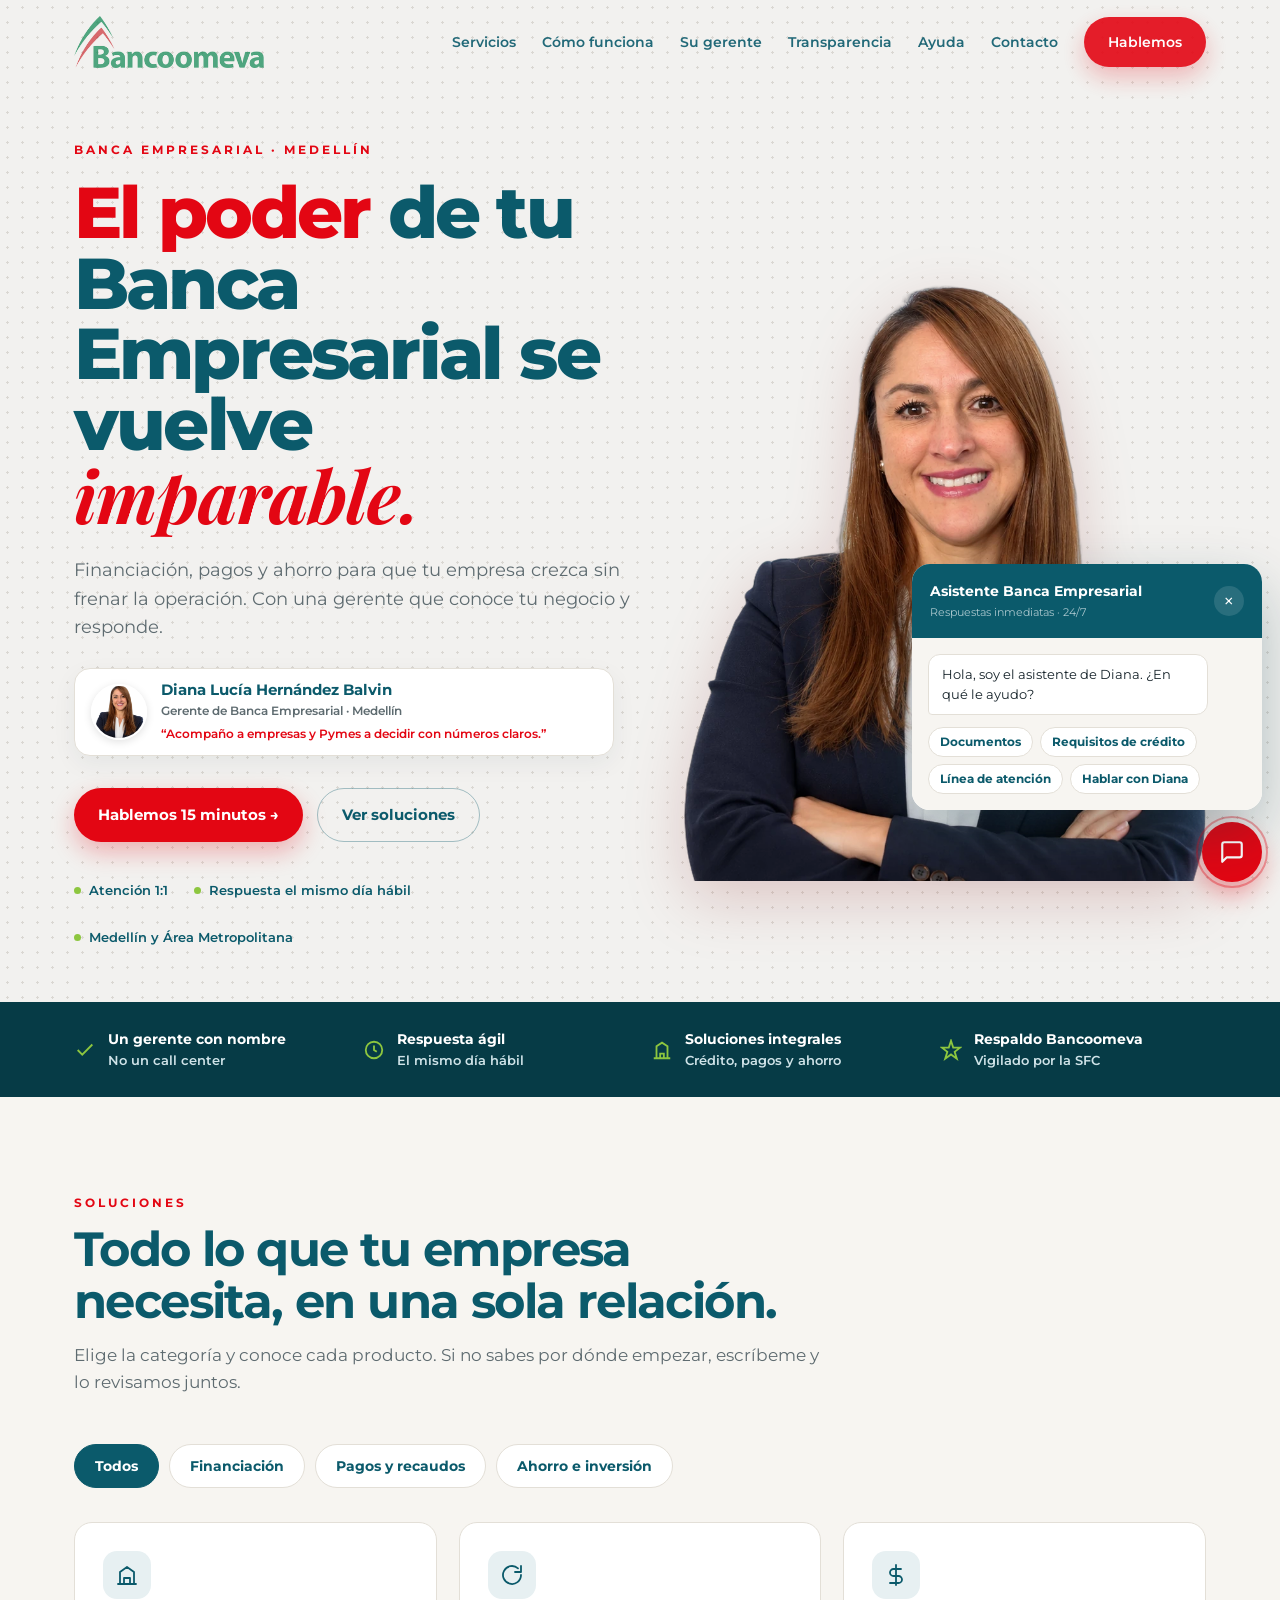
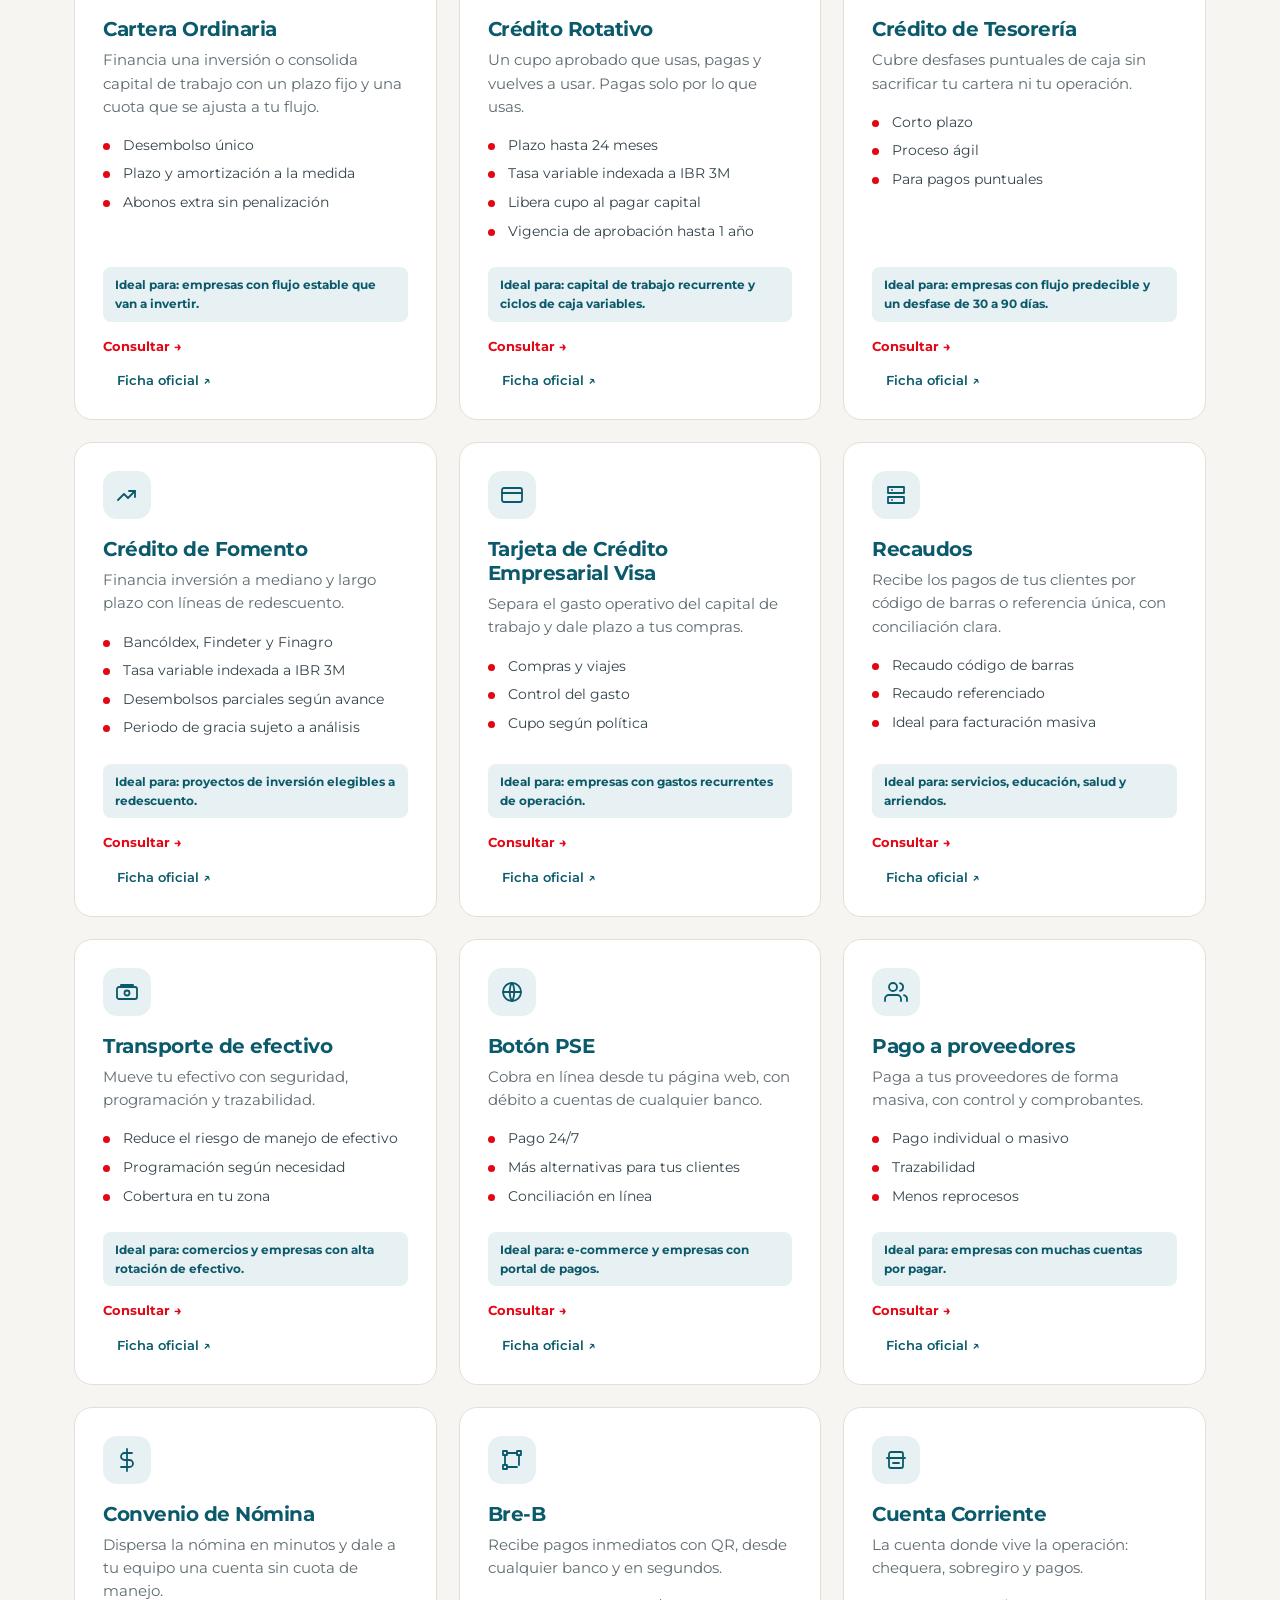
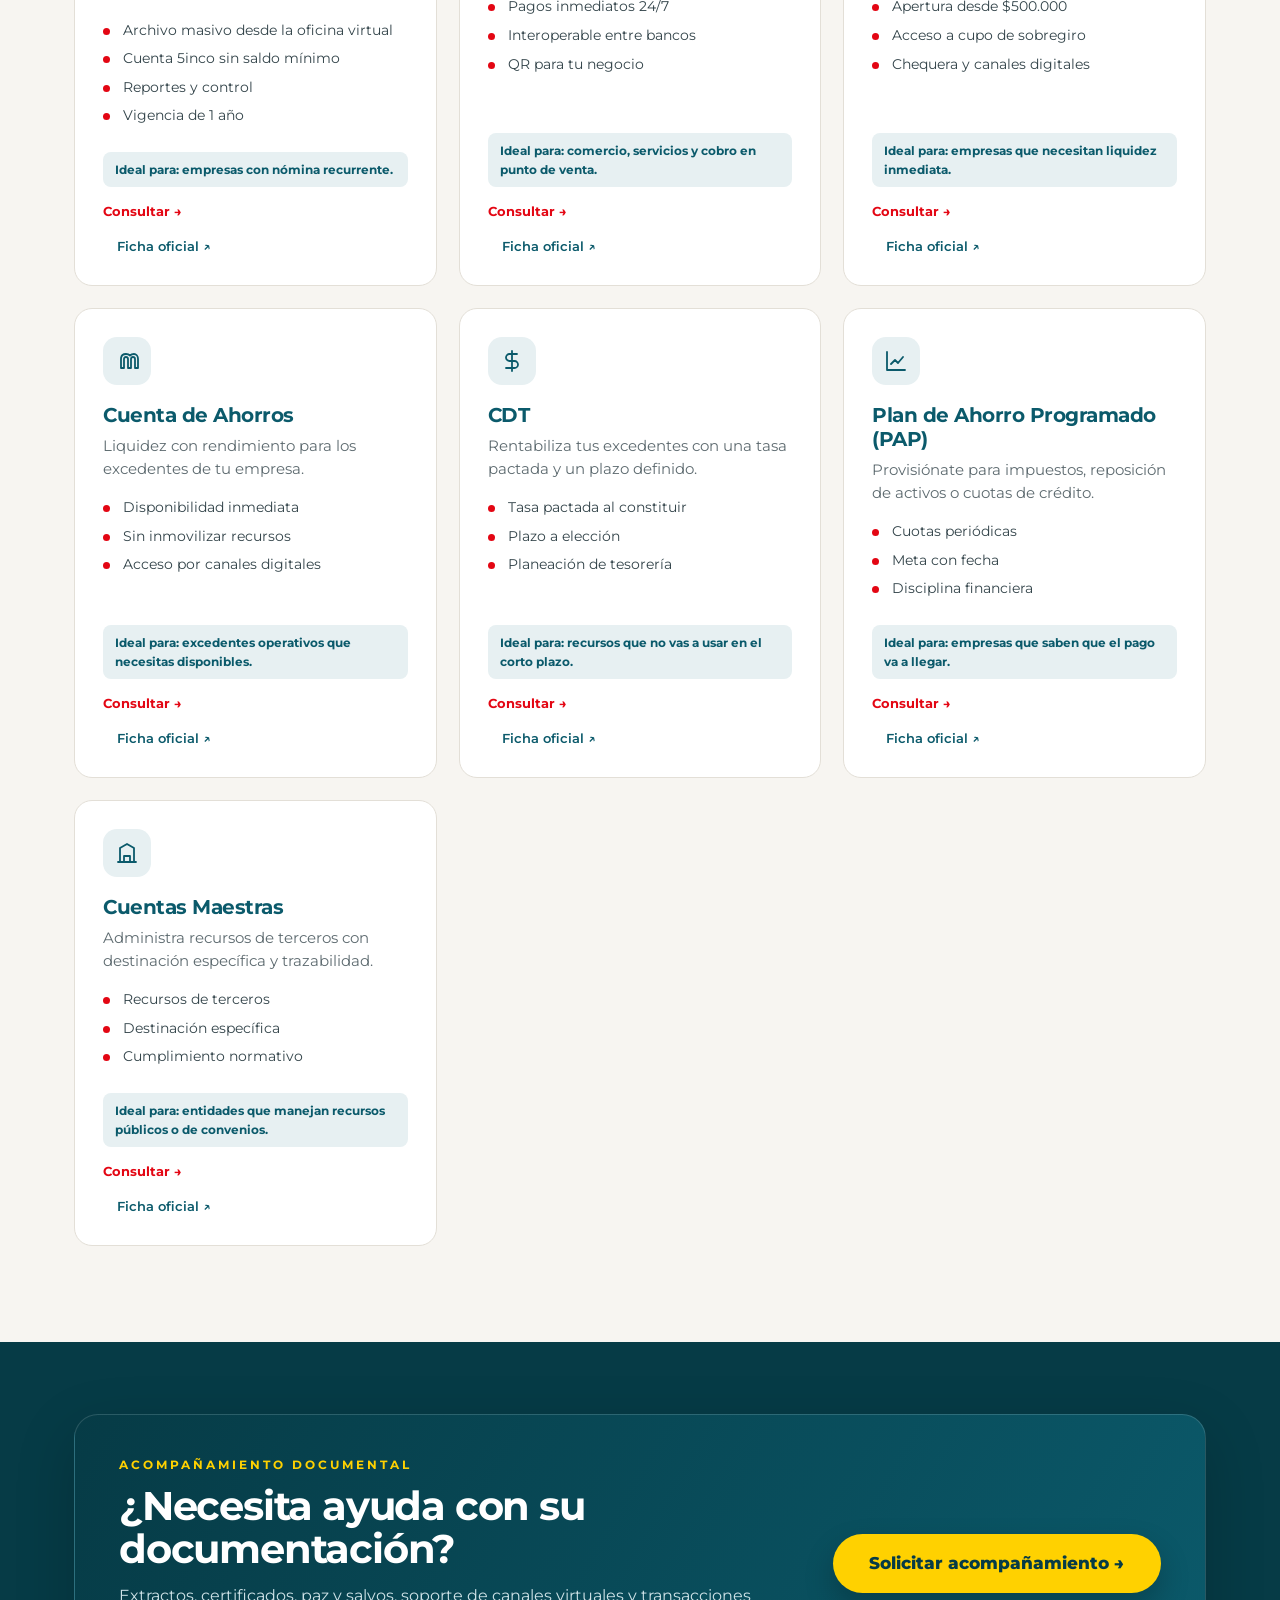
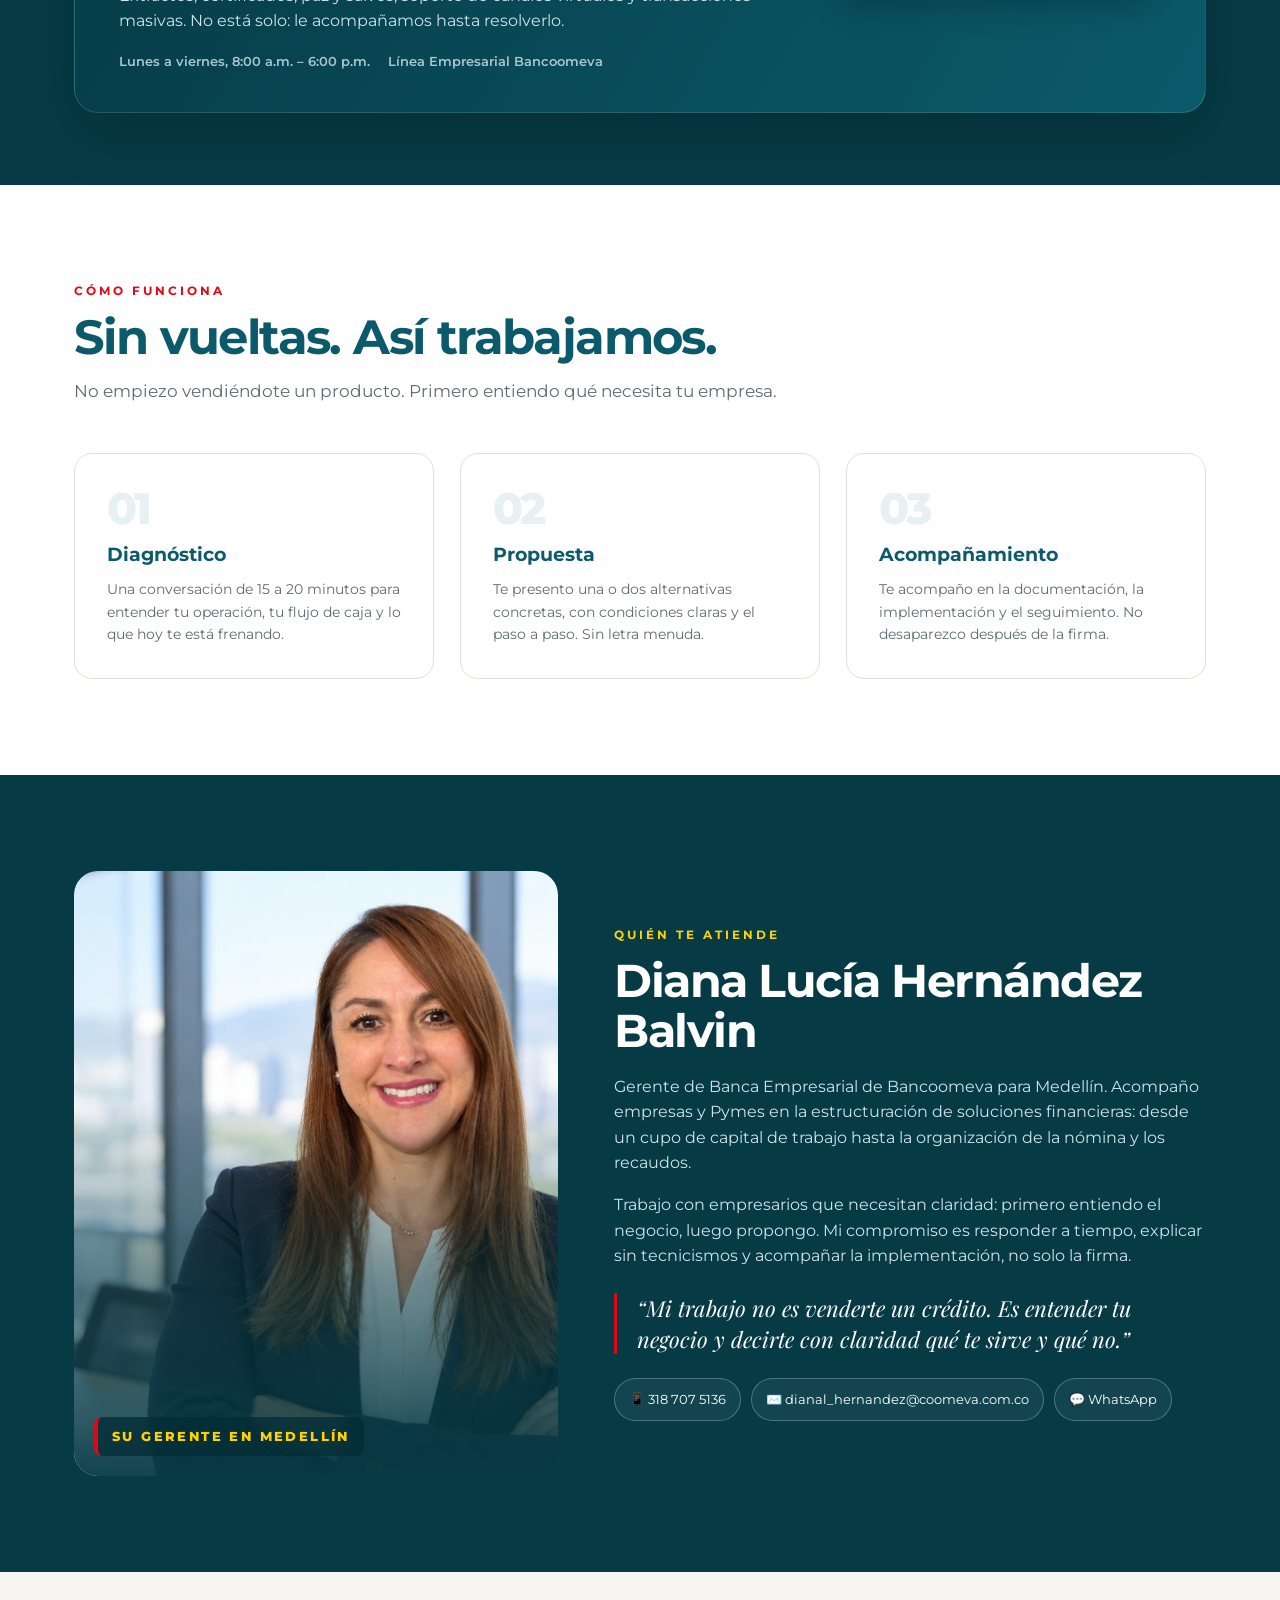
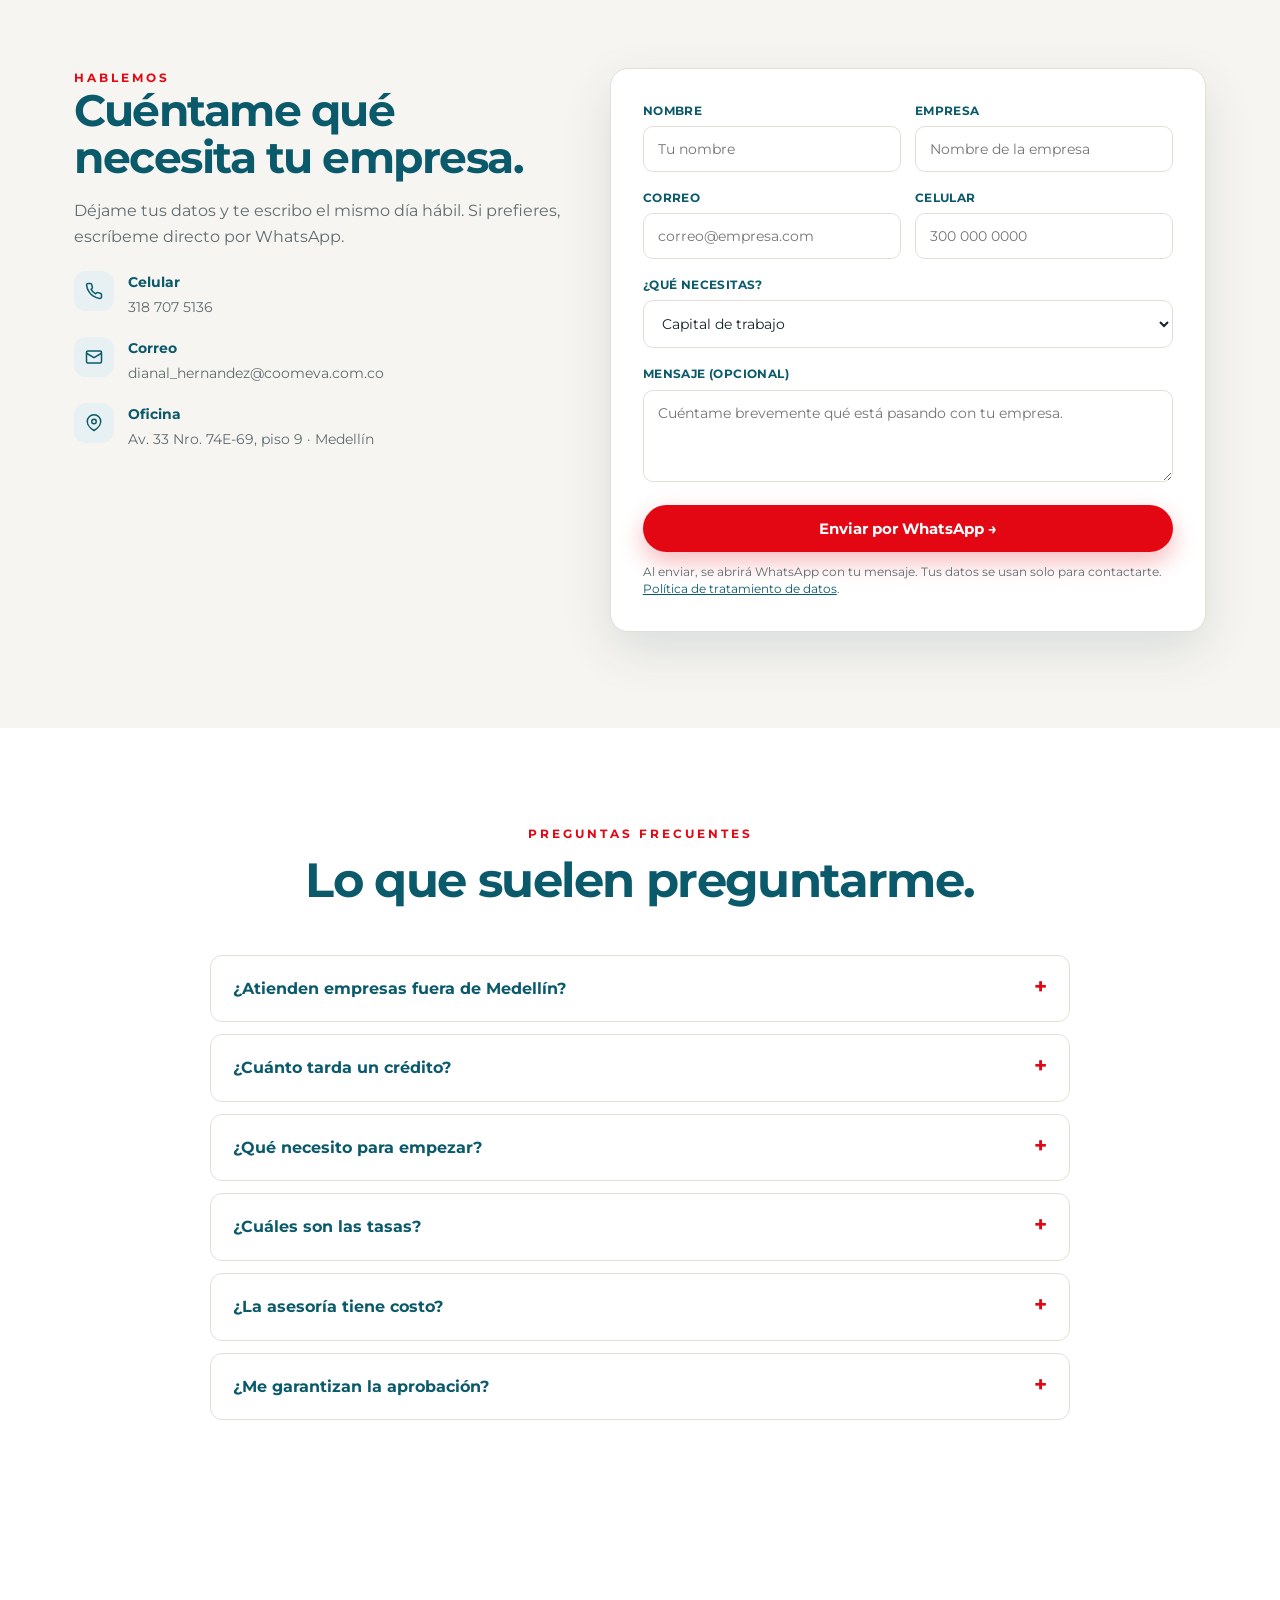
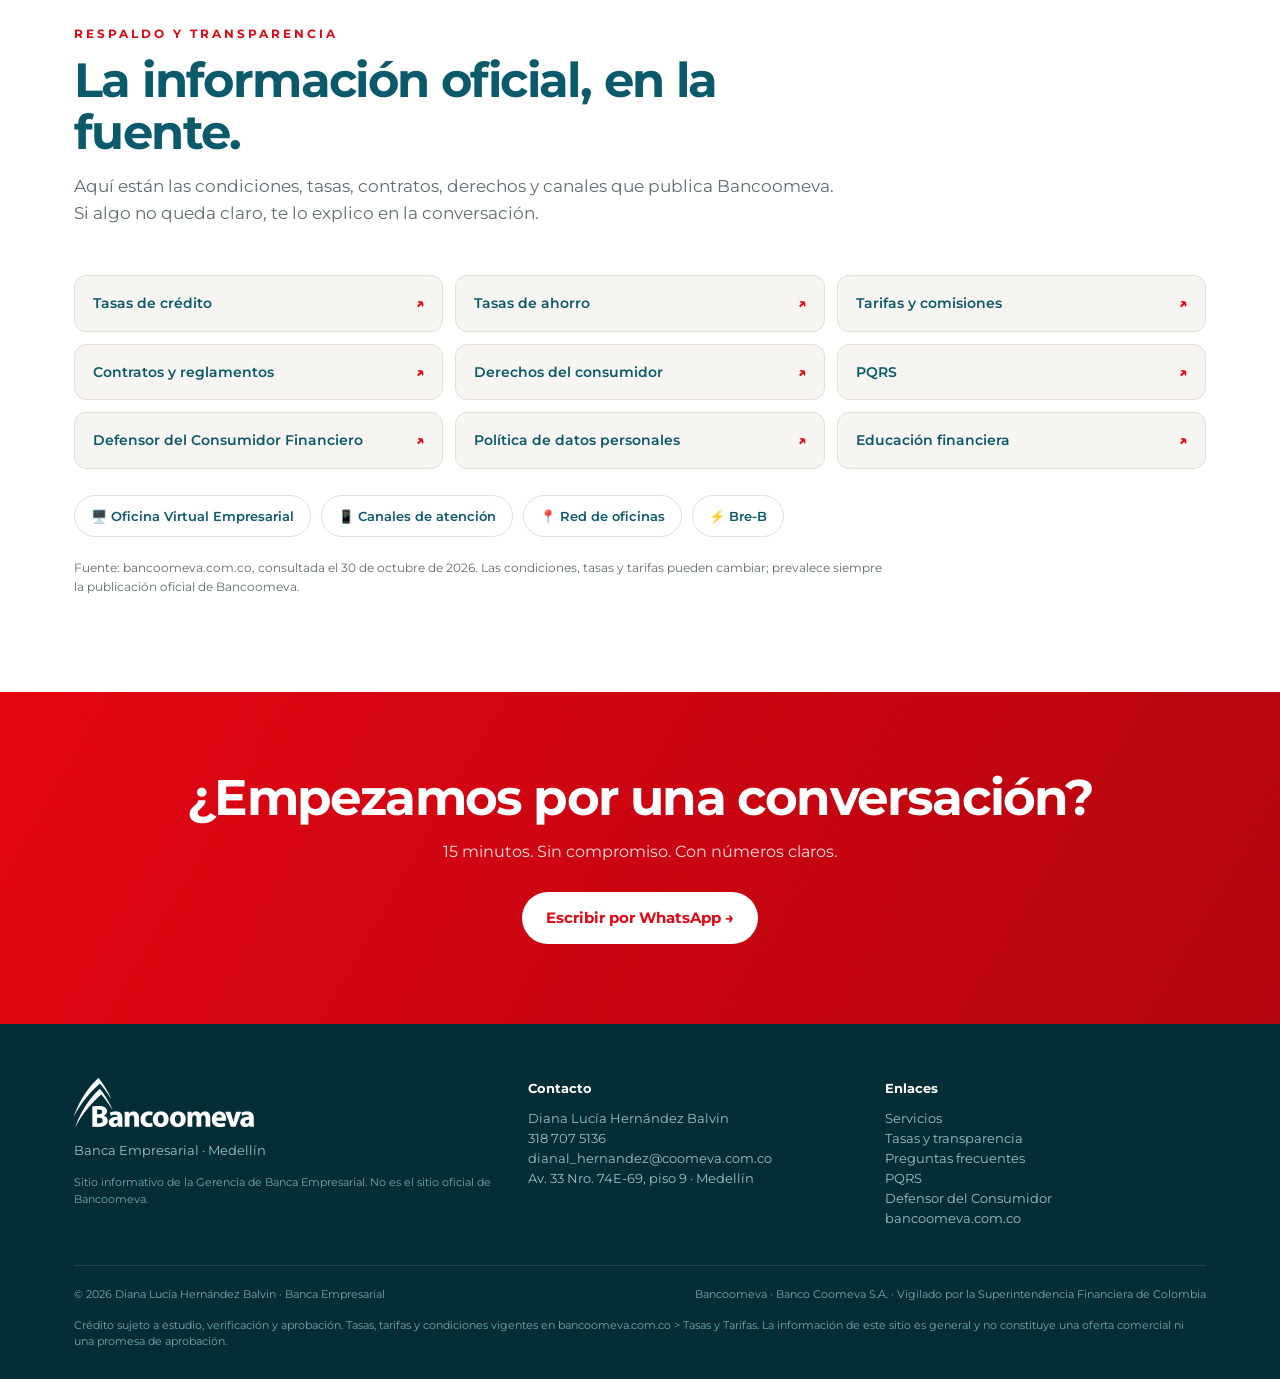
==== index.html @ d2cd4003 "Nueva foto y hero sin panel rojo" ====
<!DOCTYPE html>
<html lang="es">
<head>
<meta charset="UTF-8">
<meta name="viewport" content="width=device-width, initial-scale=1.0">
<title>Banca Empresarial Bancoomeva · Diana Lucía Hernández Balvin</title>
<meta name="description" content="Soluciones de financiación, pagos, ahorro e inversión para Pymes en Medellín. Diana Lucía Hernández Balvin, gerente de Banca Empresarial de Bancoomeva.">
<meta property="og:title" content="El poder de tu Banca Empresarial">
<meta property="og:description" content="Financiación, pagos y ahorro para tu empresa, con atención personalizada en Medellín.">
<meta property="og:image" content="https://jpatehor.github.io/">
<link rel="preconnect" href="https://fonts.googleapis.com">
<link rel="preconnect" href="https://fonts.gstatic.com" crossorigin>
<link href="https://fonts.googleapis.com/css2?family=Montserrat:wght@300;400;500;600;700;800&family=Playfair+Display:ital,wght@1,600;1,700&display=swap" rel="stylesheet">
<link rel="icon" href="[data-uri]">
<style>
  :root{
    --red:#E30613; --red-dark:#B3050F;
    --teal:#0B5A6B; --teal-deep:#063B46; --teal-soft:#E7F0F2;
    --lime:#8DC63F; --yellow:#FFD100;
    --cream:#F7F5F1; --white:#FFFFFF; --ink:#16232A; --muted:#5E6B70;
    --line:#E3DFD7; --radius:18px;
    --shadow:0 18px 50px rgba(6,59,70,.12);
    --max:1180px;
  }
  *{margin:0;padding:0;box-sizing:border-box}
  html{scroll-behavior:smooth}
  body{font-family:'Montserrat',Arial,sans-serif;color:var(--ink);background:var(--cream);line-height:1.6;-webkit-font-smoothing:antialiased;overflow-x:hidden}
  img{display:block;max-width:100%}
  a{color:inherit;text-decoration:none}
  button{font-family:inherit}
  .wrap{width:100%;max-width:var(--max);margin:0 auto;padding:0 24px}
  .eyebrow{font-size:12px;font-weight:700;letter-spacing:3px;text-transform:uppercase;color:var(--red)}
  .section{padding:96px 0;scroll-margin-top:86px}
  .section-head{max-width:760px;margin-bottom:48px}
  .section-head h2{font-size:clamp(30px,4vw,48px);line-height:1.08;letter-spacing:-1.6px;color:var(--teal);margin:12px 0 14px}
  .section-head p{color:var(--muted);font-size:17px}

  /* NAV */
  .nav{position:fixed;top:0;left:0;right:0;z-index:50;transition:background .3s,box-shadow .3s;padding:16px 0}
  .nav.scrolled{background:rgba(247,245,241,.97);box-shadow:0 6px 24px rgba(6,59,70,.10);padding:10px 0}
  .nav .wrap{display:flex;align-items:center;justify-content:space-between;gap:20px}
  .nav img{width:190px}
  .nav-links{display:flex;align-items:center;gap:26px}
  .nav-links a{color:var(--teal);font-size:14px;font-weight:600;opacity:.9}
  .nav-links a:hover{opacity:1;color:var(--red)}
  .nav-links a.btn-red{color:#fff}
  .btn{display:inline-flex;align-items:center;justify-content:center;gap:8px;border:0;cursor:pointer;border-radius:100px;font-weight:700;font-size:15px;padding:14px 24px;transition:transform .2s,box-shadow .2s,background .2s}
  .btn:hover{transform:translateY(-2px)}
  .btn-red{background:var(--red);color:#fff;box-shadow:0 10px 24px rgba(227,6,19,.28)}
  .btn-red:hover{background:var(--red-dark)}
  .btn-ghost{background:transparent;color:var(--teal);border:1.5px solid rgba(11,90,107,.35)}
  .btn-ghost:hover{border-color:var(--teal);background:rgba(11,90,107,.06)}
  .btn-teal{background:var(--teal);color:#fff}
  .nav-toggle{display:none;background:none;border:0;color:var(--teal);font-size:26px;cursor:pointer}

  /* HERO */
  .hero{position:relative;background-color:#F2F1EF;background-image:radial-gradient(circle,#DAD7D2 1.1px,transparent 1.2px);background-size:15px 15px;color:var(--ink);padding:140px 0 0;overflow:hidden;min-height:860px;display:flex;align-items:center}
  .hero-bg{display:none}
  .hero::after{display:none}
  .hero .wrap{position:relative;z-index:2;display:grid;grid-template-columns:1.05fr .95fr;gap:34px;align-items:center}
  .hero-copy,.hero-photo{min-width:0}
  .hero-copy{padding-bottom:54px}
  .hero h1{font-size:clamp(38px,6.2vw,72px);line-height:.98;letter-spacing:-2.8px;margin:18px 0 22px;font-weight:800;color:var(--teal);overflow-wrap:break-word}
  .hero h1 em{font-family:'Playfair Display',Georgia,serif;font-style:italic;color:var(--red);font-weight:700;letter-spacing:-1px}
  .hero p{font-size:clamp(16px,1.4vw,19px);color:var(--muted);max-width:560px}
  .hero-actions{display:flex;gap:14px;flex-wrap:wrap;margin-top:32px}
  .hero-meta{display:flex;gap:26px;flex-wrap:wrap;margin-top:38px;color:var(--teal);font-size:13px;font-weight:600}
  .hero-meta span{display:flex;align-items:center;gap:8px}
  .presenter{display:flex;align-items:center;gap:14px;margin-top:26px;padding:12px 16px;background:#fff;border:1px solid var(--line);border-radius:16px;max-width:540px;box-shadow:0 8px 24px rgba(6,59,70,.06)}
  .presenter img{width:56px;height:56px;border-radius:50%;object-fit:cover;object-position:50% 15%;border:2px solid #fff;box-shadow:0 2px 8px rgba(0,0,0,.12)}
  .presenter b{display:block;font-size:15px;color:var(--teal);line-height:1.2}
  .presenter > div{min-width:0}
  .presenter span{display:block;font-size:12px;color:var(--muted);font-weight:600;margin-top:2px}
  .presenter em{display:block;font-size:12px;color:var(--red);font-style:normal;margin-top:4px;font-weight:600}
  .dot{width:7px;height:7px;border-radius:50%;background:var(--lime)}
  .hero-photo{position:relative;height:620px;display:flex;align-items:flex-end;justify-content:center;overflow:visible;border-radius:0;border:0;background:transparent}
  .hero-photo .arch{display:none}
  .hero-photo img{position:relative;z-index:2;width:100%;height:100%;object-fit:contain;object-position:50% 100%;filter:drop-shadow(0 18px 30px rgba(120,0,0,.18))}

  /* TRUST */
  .trust{background:var(--teal-deep);color:#fff;padding:26px 0}
  .trust .wrap{display:grid;grid-template-columns:repeat(4,1fr);gap:22px}
  .trust div{display:flex;align-items:center;gap:12px;font-size:13px;font-weight:600;color:#CFE3E8}
  .trust b{display:block;color:#fff;font-size:14px}
  .trust svg{flex:0 0 auto}

  /* SERVICIOS */
  .tabs{display:flex;gap:10px;flex-wrap:wrap;margin-bottom:34px}
  .tab{border:1.5px solid var(--line);background:#fff;color:var(--teal);padding:12px 20px;border-radius:100px;font-size:14px;font-weight:700;cursor:pointer;transition:all .2s}
  .tab:hover{border-color:var(--teal)}
  .tab.active{background:var(--teal);border-color:var(--teal);color:#fff}
  .grid{display:grid;grid-template-columns:repeat(3,1fr);gap:22px}
  .card{background:#fff;border:1px solid var(--line);border-radius:var(--radius);padding:28px;display:flex;flex-direction:column;transition:transform .25s,box-shadow .25s,border-color .25s;position:relative;overflow:hidden}
  .card::before{content:'';position:absolute;left:0;top:0;width:100%;height:4px;background:var(--red);opacity:0;transition:opacity .25s}
  .card:hover{transform:translateY(-5px);box-shadow:var(--shadow);border-color:transparent}
  .card:hover::before{opacity:1}
  .icon{width:48px;height:48px;border-radius:14px;background:var(--teal-soft);display:flex;align-items:center;justify-content:center;margin-bottom:18px}
  .icon svg{width:24px;height:24px;stroke:var(--teal);fill:none;stroke-width:1.8;stroke-linecap:round;stroke-linejoin:round}
  .card h3{font-size:20px;line-height:1.2;color:var(--teal);margin-bottom:8px;letter-spacing:-.5px}
  .card .desc{font-size:14.5px;color:var(--muted);margin-bottom:16px}
  .card ul{list-style:none;margin-bottom:18px}
  .card li{font-size:13.5px;color:#33444A;padding-left:20px;position:relative;margin-bottom:7px}
  .card li::before{content:'';position:absolute;left:0;top:8px;width:7px;height:7px;border-radius:50%;background:var(--red)}
  .card .ideal{font-size:12px;font-weight:700;color:var(--teal);background:var(--teal-soft);padding:8px 12px;border-radius:8px;margin-top:auto}
  .card .link{margin-top:14px;font-size:13px;font-weight:700;color:var(--red);display:inline-flex;gap:6px;align-items:center}
  .card .link:hover{text-decoration:underline}
  .card .link.of{color:var(--teal);font-weight:600;margin-left:14px}
  .hide{display:none!important}

  /* PROCESO */
  .steps{display:grid;grid-template-columns:repeat(3,1fr);gap:26px;counter-reset:s}
  .step{background:#fff;border-radius:var(--radius);padding:32px;border:1px solid var(--line);position:relative}
  .step .num{font-size:44px;font-weight:800;color:var(--teal-soft);line-height:1;letter-spacing:-3px}
  .step h3{font-size:19px;color:var(--teal);margin:10px 0 8px}
  .step p{font-size:14px;color:var(--muted)}

  /* SOBRE DIANA */
  .about{background:var(--teal-deep);color:#fff;overflow:hidden}
  .about .wrap{display:grid;grid-template-columns:.9fr 1.1fr;gap:56px;align-items:center}
  .about-photo{position:relative;border-radius:24px;overflow:hidden;aspect-ratio:4/5;background:#0A4A57}
  .about-photo img{width:100%;height:100%;object-fit:cover;object-position:50% 28%;padding:0}
  .about-photo::after{content:'';position:absolute;inset:0;background:linear-gradient(180deg,rgba(6,59,70,0) 38%,rgba(6,59,70,.55) 68%,rgba(6,59,70,.94) 100%)}
  .about-photo .tag{position:absolute;left:20px;bottom:20px;z-index:2;font-size:13px;font-weight:800;letter-spacing:2.4px;text-transform:uppercase;color:#FFD100;background:rgba(4,46,55,.78);padding:9px 14px;border-radius:8px;border-left:4px solid var(--red);backdrop-filter:blur(4px)}
  .about h2{font-size:clamp(30px,4vw,46px);line-height:1.08;letter-spacing:-1.5px;margin:12px 0 18px}
  .about p{color:#CFE3E8;margin-bottom:16px;font-size:16px}
  .about .quote{font-family:'Playfair Display',Georgia,serif;font-style:italic;font-size:22px;line-height:1.4;color:#fff;border-left:3px solid var(--red);padding-left:20px;margin:24px 0}
  .contact-chips{display:flex;flex-wrap:wrap;gap:10px;margin-top:24px}
  .chip{display:inline-flex;align-items:center;gap:8px;border:1px solid rgba(255,255,255,.25);padding:10px 14px;border-radius:100px;font-size:13px;color:#fff;background:rgba(255,255,255,.05)}
  .chip:hover{background:rgba(255,255,255,.12)}

  /* FORM */
  .contact-grid{display:grid;grid-template-columns:.9fr 1.1fr;gap:48px;align-items:start}
  .contact-info h2{font-size:clamp(30px,4vw,44px);line-height:1.08;color:var(--teal);letter-spacing:-1.5px;margin-bottom:16px}
  .contact-info p{color:var(--muted);margin-bottom:22px}
  .info-item{display:flex;gap:14px;margin-bottom:18px;align-items:flex-start}
  .info-item .ico{width:40px;height:40px;border-radius:12px;background:var(--teal-soft);display:flex;align-items:center;justify-content:center;flex:0 0 auto}
  .info-item b{display:block;font-size:14px;color:var(--teal)}
  .info-item span{font-size:14px;color:var(--muted)}
  form{background:#fff;border:1px solid var(--line);border-radius:var(--radius);padding:32px;box-shadow:var(--shadow)}
  .field{margin-bottom:16px}
  label{display:block;font-size:12px;font-weight:700;color:var(--teal);margin-bottom:6px;letter-spacing:.4px;text-transform:uppercase}
  input,select,textarea{width:100%;border:1.5px solid var(--line);border-radius:10px;padding:13px 14px;font-family:inherit;font-size:14px;color:var(--ink);background:#fff;outline:none;transition:border .2s,box-shadow .2s}
  input:focus,select:focus,textarea:focus{border-color:var(--teal);box-shadow:0 0 0 3px rgba(11,90,107,.12)}
  textarea{resize:vertical;min-height:92px}
  .row2{display:grid;grid-template-columns:1fr 1fr;gap:14px}
  .form-note{font-size:11.5px;color:var(--muted);margin-top:12px;line-height:1.5}
  .form-note a{color:var(--teal);text-decoration:underline}

  /* FAQ */
  .faq{max-width:860px;margin:0 auto}
  details{background:#fff;border:1px solid var(--line);border-radius:12px;padding:20px 22px;margin-bottom:12px}
  summary{cursor:pointer;font-weight:700;color:var(--teal);font-size:16px;list-style:none;display:flex;justify-content:space-between;gap:16px}
  summary::-webkit-details-marker{display:none}
  summary::after{content:'+';font-size:22px;color:var(--red);line-height:1}
  details[open] summary::after{content:'−'}
  details p{margin-top:12px;color:var(--muted);font-size:14.5px}

  /* CTA FINAL */
  .cta{background:linear-gradient(120deg,var(--red) 0%,var(--red-dark) 100%);color:#fff;text-align:center;padding:80px 0}
  .cta h2{font-size:clamp(30px,4.4vw,50px);line-height:1.05;letter-spacing:-1.8px;margin-bottom:14px}
  .cta p{color:#FFE0E2;margin-bottom:28px}
  .cta .btn{background:#fff;color:var(--red)}

  /* FOOTER */
  footer{background:#042E37;color:#9FBEC5;padding:54px 0 28px;font-size:12.5px}
  .foot-grid{display:grid;grid-template-columns:1.3fr 1fr 1fr;gap:36px;margin-bottom:36px}
  footer img{width:180px;margin-bottom:14px}
  footer b{color:#fff;display:block;margin-bottom:10px;font-size:13px}
  footer a:hover{color:#fff}
  .foot-bottom{border-top:1px solid rgba(255,255,255,.12);padding-top:20px;display:flex;justify-content:space-between;gap:20px;flex-wrap:wrap;font-size:11px;color:#7FA3AC}
  .legal-note{font-size:10.5px;line-height:1.6;color:#7FA3AC;margin-top:14px}

  /* ACOMPAÑAMIENTO */
  .support{background:var(--teal-deep);padding:72px 0}
  .support-card{display:grid;grid-template-columns:1.35fr .65fr;gap:32px;align-items:center;background:linear-gradient(120deg,#063B46 0%,#0B5A6B 100%);border:1px solid rgba(255,255,255,.14);border-radius:24px;padding:40px 44px;box-shadow:0 20px 60px rgba(0,0,0,.18)}
  .support-card h2{color:#fff;font-size:clamp(26px,3.4vw,40px);line-height:1.08;letter-spacing:-1.2px;margin:10px 0 12px}
  .support-card p{color:#CFE3E8;font-size:16px;max-width:640px}
  .support-meta{display:flex;flex-wrap:wrap;gap:18px;margin-top:18px;color:#A9C6CD;font-size:12.5px;font-weight:600}
  .support-meta span{display:flex;align-items:center;gap:7px}
  .support-btn{display:inline-flex;align-items:center;justify-content:center;gap:9px;background:#FFD100;color:#063B46;border:0;cursor:pointer;font-family:inherit;font-weight:800;font-size:17px;padding:20px 28px;border-radius:100px;box-shadow:0 14px 30px rgba(0,0,0,.22);transition:transform .2s,box-shadow .2s,background .2s;line-height:1.15;text-align:center}
  .support-btn:hover{transform:translateY(-3px);background:#FFDE3D;box-shadow:0 18px 36px rgba(0,0,0,.28)}

  /* MODAL */
  .modal{position:fixed;inset:0;z-index:100;display:none;align-items:center;justify-content:center;padding:20px}
  .modal.open{display:flex}
  .modal-backdrop{position:absolute;inset:0;background:rgba(4,24,30,.72);backdrop-filter:blur(4px)}
  .modal-card{position:relative;z-index:2;width:100%;max-width:820px;max-height:92vh;overflow:auto;background:#fff;border-radius:22px;padding:34px 36px;box-shadow:0 30px 80px rgba(0,0,0,.35)}
  .modal-close{position:absolute;top:14px;right:16px;width:38px;height:38px;border:0;border-radius:50%;background:#F1EEE8;color:var(--teal);font-size:24px;line-height:1;cursor:pointer}
  .modal-close:hover{background:#E5E0D7}
  .modal-card h2{font-size:clamp(24px,3vw,34px);line-height:1.1;letter-spacing:-1px;color:var(--teal);margin:10px 0 8px}
  .modal-card .lead{color:var(--muted);font-size:14.5px;margin-bottom:22px}
  .channel-grid{display:grid;grid-template-columns:1fr 1fr;gap:14px;margin-bottom:22px}
  .channel{border:1px solid var(--line);border-radius:14px;padding:18px;background:var(--cream)}
  .channel h3{font-size:13px;letter-spacing:1.4px;text-transform:uppercase;color:var(--red);margin-bottom:10px}
  .channel a{display:block;font-size:18px;font-weight:800;color:var(--teal);margin-bottom:3px}
  .channel a:hover{color:var(--red)}
  .channel span{display:block;font-size:12px;color:var(--muted);margin-bottom:8px}
  .support-lists{display:grid;grid-template-columns:1fr 1fr;gap:22px;border-top:1px solid var(--line);padding-top:20px}
  .support-lists h4{font-size:12px;letter-spacing:1.3px;text-transform:uppercase;color:var(--teal);margin-bottom:8px}
  .support-lists ul{list-style:none}
  .support-lists li{font-size:12.5px;color:#3A4A50;padding-left:16px;position:relative;margin-bottom:4px;line-height:1.45}
  .support-lists li::before{content:'';position:absolute;left:0;top:6px;width:6px;height:6px;border-radius:50%;background:var(--red)}
  .modal-actions{display:flex;gap:12px;flex-wrap:wrap;margin-top:22px}
  .modal-actions .btn{font-size:14px;padding:12px 20px}
  .modal-note{font-size:11px;color:var(--muted);margin-top:14px}

  /* CHAT ASISTENTE */
  .chat{position:fixed;right:18px;bottom:18px;z-index:90;font-family:'Montserrat',Arial,sans-serif}
  .chat-toggle{position:relative;width:60px;height:60px;border-radius:50%;border:0;background:var(--red);color:#fff;cursor:pointer;box-shadow:0 12px 26px rgba(227,6,19,.38);display:flex;align-items:center;justify-content:center;font-size:26px;transition:transform .2s}
  .chat-toggle:hover{transform:scale(1.05)}
  .chat-toggle::after{content:'';position:absolute;inset:-6px;border-radius:50%;border:2px solid rgba(227,6,19,.35);animation:chatPulse 2.4s infinite}
  @keyframes chatPulse{0%{transform:scale(.9);opacity:.8}70%{transform:scale(1.25);opacity:0}100%{opacity:0}}
  .chat-panel{position:absolute;right:0;bottom:72px;width:350px;max-width:calc(100vw - 36px);max-height:min(520px,70vh);background:#fff;border-radius:18px;box-shadow:0 24px 60px rgba(6,59,70,.28);display:none;flex-direction:column;overflow:hidden}
  .chat-panel.open{display:flex;animation:chatIn .28s ease}
  @keyframes chatIn{from{opacity:0;transform:translateY(12px)}to{opacity:1;transform:none}}
  .chat-head{background:var(--teal);color:#fff;padding:16px 18px;display:flex;align-items:center;justify-content:space-between;gap:10px}
  .chat-head b{display:block;font-size:14px}
  .chat-head span{display:block;font-size:11px;color:#A9C6CD;margin-top:2px}
  .chat-close{background:rgba(255,255,255,.12);border:0;color:#fff;width:30px;height:30px;border-radius:50%;font-size:20px;line-height:1;cursor:pointer}
  .chat-body{padding:16px;overflow-y:auto;background:var(--cream);display:flex;flex-direction:column;gap:10px}
  .msg{max-width:88%;padding:10px 13px;border-radius:12px;font-size:13px;line-height:1.5}
  .msg.bot{background:#fff;border:1px solid var(--line);color:var(--ink);align-self:flex-start;border-bottom-left-radius:4px}
  .msg.user{background:var(--teal);color:#fff;align-self:flex-end;border-bottom-right-radius:4px}
  .msg a{color:var(--red);font-weight:700;text-decoration:underline}
  .chat-quick{display:flex;flex-wrap:wrap;gap:7px;margin-top:2px}
  .chat-quick button{border:1px solid var(--line);background:#fff;color:var(--teal);font-family:inherit;font-size:11.5px;font-weight:700;padding:7px 11px;border-radius:100px;cursor:pointer}
  .chat-quick button:hover{border-color:var(--teal);background:var(--teal-soft)}

  /* TRANSPARENCIA */
  .legal-grid{display:grid;grid-template-columns:repeat(3,1fr);gap:12px}
  .legal-item{display:flex;justify-content:space-between;align-items:center;gap:12px;border:1px solid var(--line);border-radius:12px;padding:16px 18px;font-size:14px;font-weight:600;color:var(--teal);background:var(--cream);transition:transform .2s,border-color .2s,background .2s}
  .legal-item:hover{transform:translateY(-2px);border-color:var(--teal);background:#fff}
  .legal-item span{color:var(--red);font-weight:800}
  .channels{display:flex;flex-wrap:wrap;gap:10px;margin-top:26px}
  .channels a{border:1px solid var(--line);background:#fff;border-radius:100px;padding:10px 16px;font-size:13px;font-weight:600;color:var(--teal);transition:border-color .2s,transform .2s}
  .channels a:hover{border-color:var(--teal);transform:translateY(-1px)}
  .source-note{font-size:11.5px;color:var(--muted);margin-top:22px;max-width:820px}

  /* REVEAL */
  .reveal{opacity:0;transform:translateY(22px);transition:opacity .7s ease,transform .7s ease}
  .reveal.in{opacity:1;transform:none}

  /* RESPONSIVE */
  @media(max-width:980px){
    .hero .wrap{grid-template-columns:1fr;gap:0}
    .hero{padding-top:120px;min-height:auto}
    .hero-copy{padding-bottom:10px;order:1}
    .hero-photo{order:2;height:420px;margin-top:10px}
    .hero-photo .arch{width:70%;height:92%}
    .trust .wrap{grid-template-columns:1fr 1fr}
    .grid{grid-template-columns:1fr 1fr}
    .steps{grid-template-columns:1fr}
    .about .wrap{grid-template-columns:1fr;gap:32px}
    .about-photo{max-width:420px;margin:0 auto}
    .contact-grid{grid-template-columns:1fr}
    .support-card{grid-template-columns:1fr;padding:30px}
    .channel-grid{grid-template-columns:1fr}
    .support-lists{grid-template-columns:1fr}
    .legal-grid{grid-template-columns:1fr 1fr}
    .foot-grid{grid-template-columns:1fr 1fr}
    .nav-links{display:none;position:absolute;top:100%;left:0;right:0;background:var(--teal-deep);flex-direction:column;padding:20px 24px;gap:16px}
    .nav-links a{color:#fff}
    .nav-links.open{display:flex}
    .nav-toggle{display:block}
  }
  @media(max-width:640px){
    .section{padding:64px 0}
    .grid{grid-template-columns:1fr}
    .row2{grid-template-columns:1fr}
    .legal-grid{grid-template-columns:1fr}
    .support-btn{width:100%}
    .modal-card{padding:26px 20px}
    .trust .wrap{grid-template-columns:1fr}
    .hero-actions .btn{width:100%}
    .foot-grid{grid-template-columns:1fr}
    .hero p{font-size:15px}
  }
  @media(prefers-reduced-motion:reduce){*{animation:none!important;transition:none!important}.reveal{opacity:1;transform:none}}
</style>
</head>
<body>

<!-- NAV -->
<nav class="nav" id="nav">
  <div class="wrap">
    <a href="#inicio" aria-label="Inicio"><img src="[data-uri]" alt="Bancoomeva"></a>
    <div class="nav-links" id="navLinks">
      <a href="#servicios">Servicios</a>
      <a href="#proceso">Cómo funciona</a>
      <a href="#diana">Su gerente</a>
      <a href="#transparencia">Transparencia</a>
      <a href="#ayuda">Ayuda</a>
      <a href="#contacto">Contacto</a>
      <a class="btn btn-red" href="https://wa.me/573187075136?text=Hola%20Diana%2C%20quiero%20informaci%C3%B3n%20sobre%20los%20servicios%20de%20Banca%20Empresarial." target="_blank" rel="noopener">Hablemos</a>
    </div>
    <button class="nav-toggle" id="navToggle" aria-label="Abrir menú">☰</button>
  </div>
</nav>

<!-- HERO -->
<header class="hero" id="inicio">
  <div class="wrap">
    <div class="hero-copy">
      <div class="eyebrow">Banca Empresarial · Medellín</div>
      <h1><span style="color:var(--red)">El poder</span> de tu Banca Empresarial se vuelve <em>imparable.</em></h1>
      <p>Financiación, pagos y ahorro para que tu empresa crezca sin frenar la operación. Con una gerente que conoce tu negocio y responde.</p>

      <div class="presenter">
        <img src="[data-uri]" alt="Diana Lucía Hernández Balvin">
        <div>
          <b>Diana Lucía Hernández Balvin</b>
          <span>Gerente de Banca Empresarial · Medellín</span>
          <em>“Acompaño a empresas y Pymes a decidir con números claros.”</em>
        </div>
      </div>
      <div class="hero-actions">
        <a class="btn btn-red" href="https://wa.me/573187075136?text=Hola%20Diana%2C%20quiero%20agendar%2015%20minutos%20para%20conocer%20las%20soluciones%20para%20mi%20empresa." target="_blank" rel="noopener">Hablemos 15 minutos →</a>
        <a class="btn btn-ghost" href="#servicios">Ver soluciones</a>
      </div>
      <div class="hero-meta">
        <span><i class="dot"></i> Atención 1:1</span>
        <span><i class="dot"></i> Respuesta el mismo día hábil</span>
        <span><i class="dot"></i> Medellín y Área Metropolitana</span>
      </div>
    </div>
    <div class="hero-photo">
      <div class="arch"></div>
      <img src="[data-uri]" alt="Diana Lucía Hernández Balvin, gerente de Banca Empresarial">
    </div>
  </div>
</header>

<!-- TRUST -->
<section class="trust">
  <div class="wrap">
    <div><svg width="22" height="22" viewBox="0 0 24 24" fill="none" stroke="#8DC63F" stroke-width="2"><path d="M20 6L9 17l-5-5"/></svg><span><b>Un gerente con nombre</b>No un call center</span></div>
    <div><svg width="22" height="22" viewBox="0 0 24 24" fill="none" stroke="#8DC63F" stroke-width="2"><circle cx="12" cy="12" r="9"/><path d="M12 7v5l3 2"/></svg><span><b>Respuesta ágil</b>El mismo día hábil</span></div>
    <div><svg width="22" height="22" viewBox="0 0 24 24" fill="none" stroke="#8DC63F" stroke-width="2"><path d="M3 21h18M6 21V8l6-4 6 4v13M10 21v-5h4v5"/></svg><span><b>Soluciones integrales</b>Crédito, pagos y ahorro</span></div>
    <div><svg width="22" height="22" viewBox="0 0 24 24" fill="none" stroke="#8DC63F" stroke-width="2"><path d="M12 2l2.4 7.4H22l-6 4.6 2.3 7.4L12 16.8 5.7 21.4 8 14 2 9.4h7.6z"/></svg><span><b>Respaldo Bancoomeva</b>Vigilado por la SFC</span></div>
  </div>
</section>

<!-- SERVICIOS -->
<section class="section" id="servicios">
  <div class="wrap">
    <div class="section-head reveal">
      <div class="eyebrow">Soluciones</div>
      <h2>Todo lo que tu empresa necesita, en una sola relación.</h2>
      <p>Elige la categoría y conoce cada producto. Si no sabes por dónde empezar, escríbeme y lo revisamos juntos.</p>
    </div>

    <div class="tabs reveal" role="tablist">
      <button class="tab active" data-filter="all">Todos</button>
      <button class="tab" data-filter="fin">Financiación</button>
      <button class="tab" data-filter="pagos">Pagos y recaudos</button>
      <button class="tab" data-filter="ahorro">Ahorro e inversión</button>
    </div>

    <div class="grid" id="grid">

      <!-- FINANCIACION -->
      <article class="card reveal" data-cat="fin">
        <div class="icon"><svg viewBox="0 0 24 24"><path d="M3 21h18M5 21V9l7-5 7 5v12M9 21v-6h6v6"/></svg></div>
        <h3>Cartera Ordinaria</h3>
        <p class="desc">Financia una inversión o consolida capital de trabajo con un plazo fijo y una cuota que se ajusta a tu flujo.</p>
        <ul><li>Desembolso único</li><li>Plazo y amortización a la medida</li><li>Abonos extra sin penalización</li></ul>
        <div class="ideal">Ideal para: empresas con flujo estable que van a invertir.</div>
        <a class="link" href="https://wa.me/573187075136?text=Hola%20Diana%2C%20quiero%20informaci%C3%B3n%20sobre%20Cartera%20Ordinaria." target="_blank" rel="noopener">Consultar →</a>
        <a class="link of" href="https://www.bancoomeva.com.co/empresas/publicaciones/163490/cartera-ordinaria/" target="_blank" rel="noopener">Ficha oficial &#8599;</a>
      </article>

      <article class="card reveal" data-cat="fin">
        <div class="icon"><svg viewBox="0 0 24 24"><path d="M21 12a9 9 0 11-3-6.7"/><path d="M21 3v6h-6"/></svg></div>
        <h3>Crédito Rotativo</h3>
        <p class="desc">Un cupo aprobado que usas, pagas y vuelves a usar. Pagas solo por lo que usas.</p>
        <ul><li>Plazo hasta 24 meses</li><li>Tasa variable indexada a IBR 3M</li><li>Libera cupo al pagar capital</li><li>Vigencia de aprobación hasta 1 año</li></ul>
        <div class="ideal">Ideal para: capital de trabajo recurrente y ciclos de caja variables.</div>
        <a class="link" href="https://wa.me/573187075136?text=Hola%20Diana%2C%20quiero%20informaci%C3%B3n%20sobre%20el%20Cr%C3%A9dito%20Rotativo." target="_blank" rel="noopener">Consultar →</a>
        <a class="link of" href="https://www.bancoomeva.com.co/empresas/publicaciones/163491/credito-rotativo/" target="_blank" rel="noopener">Ficha oficial &#8599;</a>
      </article>

      <article class="card reveal" data-cat="fin">
        <div class="icon"><svg viewBox="0 0 24 24"><path d="M12 2v20M17 6H9.5a3.5 3.5 0 000 7h5a3.5 3.5 0 010 7H6"/></svg></div>
        <h3>Crédito de Tesorería</h3>
        <p class="desc">Cubre desfases puntuales de caja sin sacrificar tu cartera ni tu operación.</p>
        <ul><li>Corto plazo</li><li>Proceso ágil</li><li>Para pagos puntuales</li></ul>
        <div class="ideal">Ideal para: empresas con flujo predecible y un desfase de 30 a 90 días.</div>
        <a class="link" href="https://wa.me/573187075136?text=Hola%20Diana%2C%20quiero%20informaci%C3%B3n%20sobre%20el%20Cr%C3%A9dito%20de%20Tesorer%C3%ADa." target="_blank" rel="noopener">Consultar →</a>
        <a class="link of" href="https://www.bancoomeva.com.co/empresas/publicaciones/163492/credito-de-tesoreria/" target="_blank" rel="noopener">Ficha oficial &#8599;</a>
      </article>

      <article class="card reveal" data-cat="fin">
        <div class="icon"><svg viewBox="0 0 24 24"><path d="M3 17l6-6 4 4 7-7"/><path d="M14 8h6v6"/></svg></div>
        <h3>Crédito de Fomento</h3>
        <p class="desc">Financia inversión a mediano y largo plazo con líneas de redescuento.</p>
        <ul><li>Bancóldex, Findeter y Finagro</li><li>Tasa variable indexada a IBR 3M</li><li>Desembolsos parciales según avance</li><li>Periodo de gracia sujeto a análisis</li></ul>
        <div class="ideal">Ideal para: proyectos de inversión elegibles a redescuento.</div>
        <a class="link" href="https://wa.me/573187075136?text=Hola%20Diana%2C%20quiero%20saber%20si%20mi%20proyecto%20califica%20a%20un%20Cr%C3%A9dito%20de%20Fomento." target="_blank" rel="noopener">Consultar →</a>
        <a class="link of" href="https://www.bancoomeva.com.co/empresas/publicaciones/163493/credito-de-fomento/" target="_blank" rel="noopener">Ficha oficial &#8599;</a>
      </article>

      <article class="card reveal" data-cat="fin">
        <div class="icon"><svg viewBox="0 0 24 24"><rect x="2" y="5" width="20" height="14" rx="2"/><path d="M2 10h20"/></svg></div>
        <h3>Tarjeta de Crédito Empresarial Visa</h3>
        <p class="desc">Separa el gasto operativo del capital de trabajo y dale plazo a tus compras.</p>
        <ul><li>Compras y viajes</li><li>Control del gasto</li><li>Cupo según política</li></ul>
        <div class="ideal">Ideal para: empresas con gastos recurrentes de operación.</div>
        <a class="link" href="https://wa.me/573187075136?text=Hola%20Diana%2C%20quiero%20informaci%C3%B3n%20sobre%20la%20Tarjeta%20de%20Cr%C3%A9dito%20Empresarial%20Visa." target="_blank" rel="noopener">Consultar →</a>
        <a class="link of" href="https://www.bancoomeva.com.co/empresas/publicaciones/163494/tarjeta-de-credito-empresarial-visa/" target="_blank" rel="noopener">Ficha oficial &#8599;</a>
      </article>

      <!-- PAGOS -->
      <article class="card reveal" data-cat="pagos">
        <div class="icon"><svg viewBox="0 0 24 24"><path d="M4 4h16v6H4zM4 14h16v6H4z"/><path d="M8 7h.01M8 17h.01"/></svg></div>
        <h3>Recaudos</h3>
        <p class="desc">Recibe los pagos de tus clientes por código de barras o referencia única, con conciliación clara.</p>
        <ul><li>Recaudo código de barras</li><li>Recaudo referenciado</li><li>Ideal para facturación masiva</li></ul>
        <div class="ideal">Ideal para: servicios, educación, salud y arriendos.</div>
        <a class="link" href="https://wa.me/573187075136?text=Hola%20Diana%2C%20quiero%20informaci%C3%B3n%20sobre%20Recaudos." target="_blank" rel="noopener">Consultar →</a>
        <a class="link of" href="https://www.bancoomeva.com.co/empresas/publicaciones/163496/cash-management/" target="_blank" rel="noopener">Ficha oficial &#8599;</a>
      </article>

      <article class="card reveal" data-cat="pagos">
        <div class="icon"><svg viewBox="0 0 24 24"><rect x="2" y="7" width="20" height="12" rx="2"/><circle cx="12" cy="13" r="2.5"/><path d="M6 7V5h12v2"/></svg></div>
        <h3>Transporte de efectivo</h3>
        <p class="desc">Mueve tu efectivo con seguridad, programación y trazabilidad.</p>
        <ul><li>Reduce el riesgo de manejo de efectivo</li><li>Programación según necesidad</li><li>Cobertura en tu zona</li></ul>
        <div class="ideal">Ideal para: comercios y empresas con alta rotación de efectivo.</div>
        <a class="link" href="https://wa.me/573187075136?text=Hola%20Diana%2C%20quiero%20informaci%C3%B3n%20sobre%20Transporte%20de%20efectivo." target="_blank" rel="noopener">Consultar →</a>
        <a class="link of" href="https://www.bancoomeva.com.co/empresas/publicaciones/163496/cash-management/" target="_blank" rel="noopener">Ficha oficial &#8599;</a>
      </article>

      <article class="card reveal" data-cat="pagos">
        <div class="icon"><svg viewBox="0 0 24 24"><circle cx="12" cy="12" r="9"/><path d="M3 12h18M12 3c3 3.5 3 14 0 18M12 3c-3 3.5-3 14 0 18"/></svg></div>
        <h3>Botón PSE</h3>
        <p class="desc">Cobra en línea desde tu página web, con débito a cuentas de cualquier banco.</p>
        <ul><li>Pago 24/7</li><li>Más alternativas para tus clientes</li><li>Conciliación en línea</li></ul>
        <div class="ideal">Ideal para: e-commerce y empresas con portal de pagos.</div>
        <a class="link" href="https://wa.me/573187075136?text=Hola%20Diana%2C%20quiero%20informaci%C3%B3n%20sobre%20el%20Bot%C3%B3n%20PSE." target="_blank" rel="noopener">Consultar →</a>
        <a class="link of" href="https://www.bancoomeva.com.co/empresas/publicaciones/163499/recaudo-boton-pse/" target="_blank" rel="noopener">Ficha oficial &#8599;</a>
      </article>

      <article class="card reveal" data-cat="pagos">
        <div class="icon"><svg viewBox="0 0 24 24"><path d="M17 21v-2a4 4 0 00-4-4H5a4 4 0 00-4 4v2"/><circle cx="9" cy="7" r="4"/><path d="M23 21v-2a4 4 0 00-3-3.9M16 3.1a4 4 0 010 7.8"/></svg></div>
        <h3>Pago a proveedores</h3>
        <p class="desc">Paga a tus proveedores de forma masiva, con control y comprobantes.</p>
        <ul><li>Pago individual o masivo</li><li>Trazabilidad</li><li>Menos reprocesos</li></ul>
        <div class="ideal">Ideal para: empresas con muchas cuentas por pagar.</div>
        <a class="link" href="https://wa.me/573187075136?text=Hola%20Diana%2C%20quiero%20informaci%C3%B3n%20sobre%20Pago%20a%20proveedores." target="_blank" rel="noopener">Consultar →</a>
        <a class="link of" href="https://www.bancoomeva.com.co/empresas/publicaciones/163496/cash-management/" target="_blank" rel="noopener">Ficha oficial &#8599;</a>
      </article>

      <article class="card reveal" data-cat="pagos">
        <div class="icon"><svg viewBox="0 0 24 24"><path d="M12 1v22M17 5H9.5a3.5 3.5 0 000 7h5a3.5 3.5 0 010 7H6"/></svg></div>
        <h3>Convenio de Nómina</h3>
        <p class="desc">Dispersa la nómina en minutos y dale a tu equipo una cuenta sin cuota de manejo.</p>
        <ul><li>Archivo masivo desde la oficina virtual</li><li>Cuenta 5inco sin saldo mínimo</li><li>Reportes y control</li><li>Vigencia de 1 año</li></ul>
        <div class="ideal">Ideal para: empresas con nómina recurrente.</div>
        <a class="link" href="https://wa.me/573187075136?text=Hola%20Diana%2C%20quiero%20informaci%C3%B3n%20sobre%20el%20Convenio%20de%20N%C3%B3mina." target="_blank" rel="noopener">Consultar →</a>
        <a class="link of" href="https://www.bancoomeva.com.co/empresas/publicaciones/163500/convenio-de-nomina/" target="_blank" rel="noopener">Ficha oficial &#8599;</a>
      </article>

      <article class="card reveal" data-cat="pagos">
        <div class="icon"><svg viewBox="0 0 24 24"><path d="M3 3h4v4H3zM17 3h4v4h-4zM3 17h4v4H3z"/><path d="M7 5h10M5 7v10M19 7v10M7 19h10"/></svg></div>
        <h3>Bre-B</h3>
        <p class="desc">Recibe pagos inmediatos con QR, desde cualquier banco y en segundos.</p>
        <ul><li>Pagos inmediatos 24/7</li><li>Interoperable entre bancos</li><li>QR para tu negocio</li></ul>
        <div class="ideal">Ideal para: comercio, servicios y cobro en punto de venta.</div>
        <a class="link" href="https://wa.me/573187075136?text=Hola%20Diana%2C%20quiero%20informaci%C3%B3n%20sobre%20Bre-B." target="_blank" rel="noopener">Consultar →</a>
        <a class="link of" href="https://www.bancoomeva.com.co/empresas/publicaciones/164792/recibe-tus-pagos-al-instante-con-bre-b/" target="_blank" rel="noopener">Ficha oficial &#8599;</a>
      </article>

      <!-- AHORRO -->
      <article class="card reveal" data-cat="ahorro">
        <div class="icon"><svg viewBox="0 0 24 24"><path d="M3 10h18M5 10V6a2 2 0 012-2h10a2 2 0 012 2v4M5 10v8a2 2 0 002 2h10a2 2 0 002-2v-8"/><path d="M9 15h6"/></svg></div>
        <h3>Cuenta Corriente</h3>
        <p class="desc">La cuenta donde vive la operación: chequera, sobregiro y pagos.</p>
        <ul><li>Apertura desde $500.000</li><li>Acceso a cupo de sobregiro</li><li>Chequera y canales digitales</li></ul>
        <div class="ideal">Ideal para: empresas que necesitan liquidez inmediata.</div>
        <a class="link" href="https://wa.me/573187075136?text=Hola%20Diana%2C%20quiero%20informaci%C3%B3n%20sobre%20la%20Cuenta%20Corriente%20empresarial." target="_blank" rel="noopener">Consultar →</a>
        <a class="link of" href="https://www.bancoomeva.com.co/empresas/publicaciones/163505/cuenta-corriente/" target="_blank" rel="noopener">Ficha oficial &#8599;</a>
      </article>

      <article class="card reveal" data-cat="ahorro">
        <div class="icon"><svg viewBox="0 0 24 24"><path d="M19 5c-1.5 0-3 .5-4 1.5C14 5.5 12.5 5 11 5 8 5 6 7 6 10v9h3v-9c0-1 .5-2 2-2s2 1 2 2v9h3v-9c0-1 .5-2 2-2s2 1 2 2v9h3v-9c0-3-2-5-4-5z"/></svg></div>
        <h3>Cuenta de Ahorros</h3>
        <p class="desc">Liquidez con rendimiento para los excedentes de tu empresa.</p>
        <ul><li>Disponibilidad inmediata</li><li>Sin inmovilizar recursos</li><li>Acceso por canales digitales</li></ul>
        <div class="ideal">Ideal para: excedentes operativos que necesitas disponibles.</div>
        <a class="link" href="https://wa.me/573187075136?text=Hola%20Diana%2C%20quiero%20informaci%C3%B3n%20sobre%20la%20Cuenta%20de%20Ahorros%20empresarial." target="_blank" rel="noopener">Consultar →</a>
        <a class="link of" href="https://www.bancoomeva.com.co/empresas/publicaciones/163506/cuenta-de-ahorro/" target="_blank" rel="noopener">Ficha oficial &#8599;</a>
      </article>

      <article class="card reveal" data-cat="ahorro">
        <div class="icon"><svg viewBox="0 0 24 24"><path d="M12 2v20M17 5H9.5a3.5 3.5 0 000 7h5a3.5 3.5 0 010 7H6"/></svg></div>
        <h3>CDT</h3>
        <p class="desc">Rentabiliza tus excedentes con una tasa pactada y un plazo definido.</p>
        <ul><li>Tasa pactada al constituir</li><li>Plazo a elección</li><li>Planeación de tesorería</li></ul>
        <div class="ideal">Ideal para: recursos que no vas a usar en el corto plazo.</div>
        <a class="link" href="https://wa.me/573187075136?text=Hola%20Diana%2C%20quiero%20informaci%C3%B3n%20sobre%20CDT%20empresarial." target="_blank" rel="noopener">Consultar →</a>
        <a class="link of" href="https://www.bancoomeva.com.co/empresas/publicaciones/163508/cdt/" target="_blank" rel="noopener">Ficha oficial &#8599;</a>
      </article>

      <article class="card reveal" data-cat="ahorro">
        <div class="icon"><svg viewBox="0 0 24 24"><path d="M3 3v18h18"/><path d="M7 15l4-4 3 3 5-6"/></svg></div>
        <h3>Plan de Ahorro Programado (PAP)</h3>
        <p class="desc">Provisiónate para impuestos, reposición de activos o cuotas de crédito.</p>
        <ul><li>Cuotas periódicas</li><li>Meta con fecha</li><li>Disciplina financiera</li></ul>
        <div class="ideal">Ideal para: empresas que saben que el pago va a llegar.</div>
        <a class="link" href="https://wa.me/573187075136?text=Hola%20Diana%2C%20quiero%20informaci%C3%B3n%20sobre%20el%20Plan%20de%20Ahorro%20Programado." target="_blank" rel="noopener">Consultar →</a>
        <a class="link of" href="https://www.bancoomeva.com.co/empresas/publicaciones/163509/plan-de-ahorro-programado-empresarial-pap/" target="_blank" rel="noopener">Ficha oficial &#8599;</a>
      </article>

      <article class="card reveal" data-cat="ahorro">
        <div class="icon"><svg viewBox="0 0 24 24"><path d="M3 21h18M5 21V7l7-4 7 4v14"/><path d="M9 21v-6h6v6"/></svg></div>
        <h3>Cuentas Maestras</h3>
        <p class="desc">Administra recursos de terceros con destinación específica y trazabilidad.</p>
        <ul><li>Recursos de terceros</li><li>Destinación específica</li><li>Cumplimiento normativo</li></ul>
        <div class="ideal">Ideal para: entidades que manejan recursos públicos o de convenios.</div>
        <a class="link" href="https://wa.me/573187075136?text=Hola%20Diana%2C%20quiero%20informaci%C3%B3n%20sobre%20Cuentas%20Maestras." target="_blank" rel="noopener">Consultar →</a>
        <a class="link of" href="https://www.bancoomeva.com.co/empresas/publicaciones/164316/cuentas-maestras/" target="_blank" rel="noopener">Ficha oficial &#8599;</a>
      </article>

    </div>
  </div>
</section>

<!-- ACOMPAÑAMIENTO -->
<section class="section support" id="ayuda">
  <div class="wrap">
    <div class="support-card reveal">
      <div>
        <div class="eyebrow" style="color:#FFD100;">Acompañamiento documental</div>
        <h2>¿Necesita ayuda con su documentación?</h2>
        <p>Extractos, certificados, paz y salvos, soporte de canales virtuales y transacciones masivas. No está solo: le acompañamos hasta resolverlo.</p>
        <div class="support-meta">
          <span>Lunes a viernes, 8:00 a.m. – 6:00 p.m.</span>
          <span>Línea Empresarial Bancoomeva</span>
        </div>
      </div>
      <button class="support-btn" id="openSupport">Solicitar acompañamiento →</button>
    </div>
  </div>
</section>

<!-- PROCESO -->
<section class="section" id="proceso" style="background:#fff;">
  <div class="wrap">
    <div class="section-head reveal">
      <div class="eyebrow">Cómo funciona</div>
      <h2>Sin vueltas. Así trabajamos.</h2>
      <p>No empiezo vendiéndote un producto. Primero entiendo qué necesita tu empresa.</p>
    </div>
    <div class="steps">
      <div class="step reveal"><div class="num">01</div><h3>Diagnóstico</h3><p>Una conversación de 15 a 20 minutos para entender tu operación, tu flujo de caja y lo que hoy te está frenando.</p></div>
      <div class="step reveal"><div class="num">02</div><h3>Propuesta</h3><p>Te presento una o dos alternativas concretas, con condiciones claras y el paso a paso. Sin letra menuda.</p></div>
      <div class="step reveal"><div class="num">03</div><h3>Acompañamiento</h3><p>Te acompaño en la documentación, la implementación y el seguimiento. No desaparezco después de la firma.</p></div>
    </div>
  </div>
</section>

<!-- DIANA -->
<section class="section about" id="diana">
  <div class="wrap">
    <div class="about-photo reveal">
      <img src="[data-uri]" alt="Diana Lucía Hernández Balvin">
      <div class="tag">Su gerente en Medellín</div>
    </div>
    <div class="reveal">
      <div class="eyebrow" style="color:#FFD100;">Quién te atiende</div>
      <h2>Diana Lucía Hernández Balvin</h2>
      <p>Gerente de Banca Empresarial de Bancoomeva para Medellín. Acompaño empresas y Pymes en la estructuración de soluciones financieras: desde un cupo de capital de trabajo hasta la organización de la nómina y los recaudos.</p>
      <p>Trabajo con empresarios que necesitan claridad: primero entiendo el negocio, luego propongo. Mi compromiso es responder a tiempo, explicar sin tecnicismos y acompañar la implementación, no solo la firma.</p>
      <div class="quote">“Mi trabajo no es venderte un crédito. Es entender tu negocio y decirte con claridad qué te sirve y qué no.”</div>
      <div class="contact-chips">
        <a class="chip" href="tel:+573187075136">📱 318 707 5136</a>
        <a class="chip" href="mailto:dianal_hernandez@coomeva.com.co">✉️ dianal_hernandez@coomeva.com.co</a>
        <a class="chip" href="https://wa.me/573187075136" target="_blank" rel="noopener">💬 WhatsApp</a>
      </div>
    </div>
  </div>
</section>

<!-- CONTACTO -->
<section class="section" id="contacto">
  <div class="wrap">
    <div class="contact-grid">
      <div class="contact-info reveal">
        <div class="eyebrow">Hablemos</div>
        <h2>Cuéntame qué necesita tu empresa.</h2>
        <p>Déjame tus datos y te escribo el mismo día hábil. Si prefieres, escríbeme directo por WhatsApp.</p>

        <div class="info-item">
          <div class="ico"><svg width="18" height="18" viewBox="0 0 24 24" fill="none" stroke="#0B5A6B" stroke-width="2"><path d="M22 16.9v3a2 2 0 01-2.2 2 19.8 19.8 0 01-8.6-3.1 19.5 19.5 0 01-6-6A19.8 19.8 0 012.1 4.2 2 2 0 014.1 2h3a2 2 0 012 1.7c.1 1 .4 2 .7 2.9a2 2 0 01-.5 2.1L8.1 9.9a16 16 0 006 6l1.2-1.2a2 2 0 012.1-.5c.9.3 1.9.6 2.9.7a2 2 0 011.7 2z"/></svg></div>
          <div><b>Celular</b><span>318 707 5136</span></div>
        </div>
        <div class="info-item">
          <div class="ico"><svg width="18" height="18" viewBox="0 0 24 24" fill="none" stroke="#0B5A6B" stroke-width="2"><rect x="2" y="4" width="20" height="16" rx="2"/><path d="M22 7l-10 6L2 7"/></svg></div>
          <div><b>Correo</b><span>dianal_hernandez@coomeva.com.co</span></div>
        </div>
        <div class="info-item">
          <div class="ico"><svg width="18" height="18" viewBox="0 0 24 24" fill="none" stroke="#0B5A6B" stroke-width="2"><path d="M21 10c0 7-9 12-9 12S3 17 3 10a9 9 0 1118 0z"/><circle cx="12" cy="10" r="3"/></svg></div>
          <div><b>Oficina</b><span>Av. 33 Nro. 74E-69, piso 9 · Medellín</span></div>
        </div>
      </div>

      <form id="form" novalidate>
        <div class="row2">
          <div class="field"><label for="nombre">Nombre</label><input id="nombre" name="nombre" type="text" placeholder="Tu nombre" required></div>
          <div class="field"><label for="empresa">Empresa</label><input id="empresa" name="empresa" type="text" placeholder="Nombre de la empresa" required></div>
        </div>
        <div class="row2">
          <div class="field"><label for="email">Correo</label><input id="email" name="email" type="email" placeholder="correo@empresa.com" required></div>
          <div class="field"><label for="celular">Celular</label><input id="celular" name="celular" type="tel" placeholder="300 000 0000"></div>
        </div>
        <div class="field">
          <label for="necesidad">¿Qué necesitas?</label>
          <select id="necesidad" name="necesidad">
            <option>Capital de trabajo</option>
            <option>Inversión o maquinaria</option>
            <option>Recaudos y pagos</option>
            <option>Nómina</option>
            <option>Ahorro o CDT</option>
            <option>Aún no lo sé</option>
          </select>
        </div>
        <div class="field"><label for="mensaje">Mensaje (opcional)</label><textarea id="mensaje" name="mensaje" placeholder="Cuéntame brevemente qué está pasando con tu empresa."></textarea></div>
        <button class="btn btn-red" type="submit" style="width:100%;">Enviar por WhatsApp →</button>
        <p class="form-note">Al enviar, se abrirá WhatsApp con tu mensaje. Tus datos se usan solo para contactarte. <a href="https://www.coomeva.com.co/publicaciones/41275/" target="_blank" rel="noopener">Política de tratamiento de datos</a>.</p>
      </form>
    </div>
  </div>
</section>

<!-- FAQ -->
<section class="section" id="faq" style="background:#fff;">
  <div class="wrap">
    <div class="section-head reveal" style="text-align:center;margin-left:auto;margin-right:auto;">
      <div class="eyebrow">Preguntas frecuentes</div>
      <h2>Lo que suelen preguntarme.</h2>
    </div>
    <div class="faq">
      <details class="reveal"><summary>¿Atienden empresas fuera de Medellín?</summary><p>Sí. Mi foco es Medellín y el Área Metropolitana, y puedo acompañar empresas de Antioquia según cobertura. Escríbeme y revisamos tu caso.</p></details>
      <details class="reveal"><summary>¿Cuánto tarda un crédito?</summary><p>Depende del producto, de la documentación y de la mesa de crédito. Desde el primer día te doy un estimado claro y te aviso si falta algo para no radicar dos veces.</p></details>
      <details class="reveal"><summary>¿Qué necesito para empezar?</summary><p>RUT, certificado de Cámara de Comercio, estados financieros, cédula del representante legal y los formatos de vinculación. Te acompaño en la lista exacta según el producto.</p></details>
      <details class="reveal"><summary>¿Cuáles son las tasas?</summary><p>Dependen del perfil, del producto y del plazo. Las condiciones vigentes están publicadas en bancoomeva.com.co &gt; Tasas y Tarifas. En la conversación te explico el costo total, no solo la tasa.</p></details>
      <details class="reveal"><summary>¿La asesoría tiene costo?</summary><p>No. La conversación inicial y el diagnóstico son gratuitos. Solo pagas las condiciones del producto que decidas tomar.</p></details>
      <details class="reveal"><summary>¿Me garantizan la aprobación?</summary><p>No. Ninguna entidad seria puede garantizarla. Lo que sí te garantizo es que te digo rápido si es viable y por qué.</p></details>
    </div>
  </div>
</section>

<!-- TRANSPARENCIA -->
<section class="section" id="transparencia" style="background:#fff;">
  <div class="wrap">
    <div class="section-head reveal">
      <div class="eyebrow">Respaldo y transparencia</div>
      <h2>La información oficial, en la fuente.</h2>
      <p>Aquí están las condiciones, tasas, contratos, derechos y canales que publica Bancoomeva. Si algo no queda claro, te lo explico en la conversación.</p>
    </div>

    <div class="legal-grid reveal">
      <a class="legal-item" href="https://www.bancoomeva.com.co/publicaciones/164289/tasas-de-credito/" target="_blank" rel="noopener">Tasas de crédito <span>↗</span></a>
      <a class="legal-item" href="https://www.bancoomeva.com.co/publicaciones/164287/tasas-de-ahorro/" target="_blank" rel="noopener">Tasas de ahorro <span>↗</span></a>
      <a class="legal-item" href="https://www.bancoomeva.com.co/publicaciones/164288/tarifas/" target="_blank" rel="noopener">Tarifas y comisiones <span>↗</span></a>
      <a class="legal-item" href="https://www.bancoomeva.com.co/publicaciones/163466/conozca-nuestros-reglamentos-y-contratos/" target="_blank" rel="noopener">Contratos y reglamentos <span>↗</span></a>
      <a class="legal-item" href="https://www.bancoomeva.com.co/publicaciones/163464/derechos-del-consumidor-financiero/" target="_blank" rel="noopener">Derechos del consumidor <span>↗</span></a>
      <a class="legal-item" href="https://secure.coomeva.com.co/webtocase" target="_blank" rel="noopener">PQRS <span>↗</span></a>
      <a class="legal-item" href="https://www.bancoomeva.com.co/publicaciones/163463/defensor-del-consumidor-financiero-dcf/" target="_blank" rel="noopener">Defensor del Consumidor Financiero <span>↗</span></a>
      <a class="legal-item" href="https://www.bancoomeva.com.co/publicaciones/163462/politica-de-tratamiento-de-informacion-personal/" target="_blank" rel="noopener">Política de datos personales <span>↗</span></a>
      <a class="legal-item" href="https://www.bancoomeva.com.co/educacion-financiera/" target="_blank" rel="noopener">Educación financiera <span>↗</span></a>
    </div>

    <div class="channels reveal">
      <a href="https://oficinavirtualemp.bancoomeva.com.co/" target="_blank" rel="noopener">🖥️ Oficina Virtual Empresarial</a>
      <a href="https://www.bancoomeva.com.co/publicaciones/163560/canales/" target="_blank" rel="noopener">📱 Canales de atención</a>
      <a href="https://www.bancoomeva.com.co/buscador-de-agencias/" target="_blank" rel="noopener">📍 Red de oficinas</a>
      <a href="https://www.bancoomeva.com.co/publicaciones/164752/bre-b/" target="_blank" rel="noopener">⚡ Bre-B</a>
    </div>

    <p class="source-note reveal">Fuente: bancoomeva.com.co, consultada el 30 de octubre de 2026. Las condiciones, tasas y tarifas pueden cambiar; prevalece siempre la publicación oficial de Bancoomeva.</p>
  </div>
</section>

<!-- CTA FINAL -->
<section class="cta">
  <div class="wrap">
    <h2>¿Empezamos por una conversación?</h2>
    <p>15 minutos. Sin compromiso. Con números claros.</p>
    <a class="btn" href="https://wa.me/573187075136?text=Hola%20Diana%2C%20quiero%20agendar%20una%20conversaci%C3%B3n%20sobre%20mi%20empresa." target="_blank" rel="noopener">Escribir por WhatsApp →</a>
  </div>
</section>

<!-- FOOTER -->
<footer>
  <div class="wrap">
    <div class="foot-grid">
      <div>
        <img src="[data-uri]" alt="Bancoomeva">
        <p>Banca Empresarial · Medellín</p>
        <p class="legal-note">Sitio informativo de la Gerencia de Banca Empresarial. No es el sitio oficial de Bancoomeva.</p>
      </div>
      <div>
        <b>Contacto</b>
        <p>Diana Lucía Hernández Balvin</p>
        <p><a href="tel:+573187075136">318 707 5136</a></p>
        <p><a href="mailto:dianal_hernandez@coomeva.com.co">dianal_hernandez@coomeva.com.co</a></p>
        <p>Av. 33 Nro. 74E-69, piso 9 · Medellín</p>
      </div>
      <div>
        <b>Enlaces</b>
        <p><a href="#servicios">Servicios</a></p>
        <p><a href="#transparencia">Tasas y transparencia</a></p>
        <p><a href="#faq">Preguntas frecuentes</a></p>
        <p><a href="https://secure.coomeva.com.co/webtocase" target="_blank" rel="noopener">PQRS</a></p>
        <p><a href="https://www.bancoomeva.com.co/publicaciones/163463/defensor-del-consumidor-financiero-dcf/" target="_blank" rel="noopener">Defensor del Consumidor</a></p>
        <p><a href="https://www.bancoomeva.com.co" target="_blank" rel="noopener">bancoomeva.com.co</a></p>
      </div>
    </div>
    <div class="foot-bottom">
      <span>© <span id="year"></span> Diana Lucía Hernández Balvin · Banca Empresarial</span>
      <span>Bancoomeva · Banco Coomeva S.A. · Vigilado por la Superintendencia Financiera de Colombia</span>
    </div>
    <p class="legal-note">Crédito sujeto a estudio, verificación y aprobación. Tasas, tarifas y condiciones vigentes en bancoomeva.com.co &gt; Tasas y Tarifas. La información de este sitio es general y no constituye una oferta comercial ni una promesa de aprobación.</p>
  </div>
</footer>

<!-- MODAL ACOMPAÑAMIENTO -->
<div class="modal" id="supportModal" aria-hidden="true">
  <div class="modal-backdrop" data-close></div>
  <div class="modal-card" role="dialog" aria-modal="true" aria-labelledby="supportTitle">
    <button class="modal-close" data-close aria-label="Cerrar">×</button>
    <div class="eyebrow">Línea Empresarial</div>
    <h2 id="supportTitle">Le acompañamos con su documentación</h2>
    <p class="lead">Elija el canal que prefiera. Un equipo especializado le ayuda con documentos, certificados y soporte de canales virtuales.</p>

    <div class="channel-grid">
      <div class="channel">
        <h3>Llame</h3>
        <a href="tel:018000941318">01 8000 941 318</a>
        <span>Opción 4 y luego 2</span>
        <a href="tel:+573009109898">300 910 9898</a>
        <span>Opción 2, 4 y 2</span>
      </div>
      <div class="channel">
        <h3>Escríbanos</h3>
        <a href="mailto:bancoomeva_empresarial@coomeva.com.co">bancoomeva_empresarial@coomeva.com.co</a>
        <span>Lunes a viernes, 8:00 a.m. – 6:00 p.m.</span>
        <span>Respuesta el mismo día hábil</span>
      </div>
    </div>

    <div class="support-lists">
      <div>
        <h4>Documentos</h4>
        <ul>
          <li>Movimientos de cuenta de ahorro y corriente</li>
          <li>Extractos y estados de cuenta</li>
          <li>Certificados de planes de pago y de productos</li>
          <li>Certificados tributarios</li>
          <li>Paz y salvos de créditos</li>
          <li>Certificado comercial de crédito</li>
        </ul>
      </div>
      <div>
        <h4>Soporte transaccional</h4>
        <ul>
          <li>Información de aplicación de pagos</li>
          <li>Detalle de pagos de créditos y estado de cuenta</li>
          <li>Soporte de canales virtuales (OVE y BME)</li>
          <li>Transacciones masivas</li>
          <li>Creación, modificación y eliminación de usuarios</li>
          <li>Identificación de recaudos (Efecty, código de barras, manual, adquirencia)</li>
          <li>Validación de transferencias ACH</li>
        </ul>
      </div>
    </div>

    <div class="modal-actions">
      <a class="btn btn-red" href="tel:018000941318">Llamar ahora</a>
      <a class="btn btn-teal" href="tel:+573009109898">Llamar desde celular</a>
      <a class="btn btn-ghost" href="mailto:bancoomeva_empresarial@coomeva.com.co" style="color:var(--teal);border-color:rgba(11,90,107,.35)">Escribir correo</a>
    </div>
    <p class="modal-note">Ten a mano el NIT, la razón social y el número del documento. Si su solicitud es de crédito, escríbame directamente por WhatsApp para revisar su caso.</p>
  </div>
</div>

<!-- CHAT ASISTENTE -->
<div class="chat">
  <button class="chat-toggle" id="chatToggle" aria-label="Abrir asistente virtual">
    <svg width="26" height="26" viewBox="0 0 24 24" fill="none" stroke="#fff" stroke-width="2" stroke-linecap="round" stroke-linejoin="round"><path d="M21 15a2 2 0 01-2 2H7l-4 4V5a2 2 0 012-2h14a2 2 0 012 2z"/></svg>
  </button>
  <div class="chat-panel" id="chatPanel" aria-hidden="true">
    <div class="chat-head">
      <div><b>Asistente Banca Empresarial</b><span>Respuestas inmediatas · 24/7</span></div>
      <button class="chat-close" id="chatClose" aria-label="Cerrar">×</button>
    </div>
    <div class="chat-body" id="chatBody">
      <div class="msg bot">Hola, soy el asistente de Diana. ¿En qué le ayudo?</div>
      <div class="chat-quick" id="chatQuick">
        <button data-intent="docs">Documentos</button>
        <button data-intent="req">Requisitos de crédito</button>
        <button data-intent="linea">Línea de atención</button>
        <button data-intent="agenda">Hablar con Diana</button>
      </div>
    </div>
  </div>
</div>

<script>
  // Modal de acompañamiento
  const supportModal = document.getElementById('supportModal');
  const openSupport = document.getElementById('openSupport');
  const openModal = () => {
    supportModal.classList.add('open');
    supportModal.setAttribute('aria-hidden', 'false');
    document.body.style.overflow = 'hidden';
  };
  const closeModal = () => {
    supportModal.classList.remove('open');
    supportModal.setAttribute('aria-hidden', 'true');
    document.body.style.overflow = '';
  };
  openSupport?.addEventListener('click', openModal);
  supportModal?.querySelectorAll('[data-close]').forEach(el => el.addEventListener('click', closeModal));
  document.addEventListener('keydown', e => {
    if (e.key === 'Escape' && supportModal?.classList.contains('open')) closeModal();
  });

  // Año
  document.getElementById('year').textContent = new Date().getFullYear();

  // Scroll de prueba: index.html#transparencia o ?scroll=transparencia
  const qs = new URLSearchParams(location.search).get('scroll');
  const target = qs || (location.hash ? location.hash.slice(1) : '');
  if (target) setTimeout(() => document.getElementById(target)?.scrollIntoView(), 250);

  // Nav
  const nav = document.getElementById('nav');
  addEventListener('scroll', () => nav.classList.toggle('scrolled', scrollY > 40), {passive:true});
  const toggle = document.getElementById('navToggle');
  const links = document.getElementById('navLinks');
  toggle.addEventListener('click', () => links.classList.toggle('open'));
  links.querySelectorAll('a').forEach(a => a.addEventListener('click', () => links.classList.remove('open')));

  // Tabs
  const tabs = document.querySelectorAll('.tab');
  const cards = document.querySelectorAll('.card');
  tabs.forEach(t => t.addEventListener('click', () => {
    tabs.forEach(x => x.classList.remove('active'));
    t.classList.add('active');
    const f = t.dataset.filter;
    cards.forEach(c => c.classList.toggle('hide', f !== 'all' && c.dataset.cat !== f));
  }));

  // Reveal
  const io = new IntersectionObserver((entries) => {
    entries.forEach(e => { if (e.isIntersecting) { e.target.classList.add('in'); io.unobserve(e.target); } });
  }, {threshold:.12});
  document.querySelectorAll('.reveal').forEach((el,i) => { el.style.transitionDelay = (i%3)*60 + 'ms'; io.observe(el); });

  // Formulario -> WhatsApp
  document.getElementById('form').addEventListener('submit', (e) => {
    e.preventDefault();
    const f = e.target;
    if (!f.nombre.value.trim() || !f.empresa.value.trim() || !f.email.value.trim()) {
      alert('Por favor completa nombre, empresa y correo.');
      return;
    }
    const texto = `Hola Diana, soy ${f.nombre.value} de ${f.empresa.value}.%0A`
      + `Correo: ${f.email.value}%0A`
      + `Celular: ${f.celular.value || 'no indicado'}%0A`
      + `Necesidad: ${f.necesidad.value}%0A`
      + `${f.mensaje.value ? 'Mensaje: ' + f.mensaje.value : ''}`;
    window.open(`https://wa.me/573187075136?text=${encodeURIComponent(decodeURIComponent(texto))}`, '_blank');
  });

  // Chat asistente
  const chatPanel = document.getElementById('chatPanel');
  const chatToggle = document.getElementById('chatToggle');
  const chatClose = document.getElementById('chatClose');
  const chatBody = document.getElementById('chatBody');
  let chatClosed = false;

  const answers = {
    docs: 'Para extractos, certificados, paz y salvos o soporte de canales virtuales: <a href="tel:018000941318">01 8000 941 318</a> (Opción 4 y luego 2) o <a href="mailto:bancoomeva_empresarial@coomeva.com.co">bancoomeva_empresarial@coomeva.com.co</a>. Horario: lunes a viernes, 8:00 a.m. – 6:00 p.m.',
    req: 'Para un crédito empresarial necesitas RUT, cámara de comercio, estados financieros y cédula del representante legal. <a href="#servicios">Mira los productos aquí</a> y te acompaño con la lista exacta.',
    linea: 'Línea Empresarial Bancoomeva: <a href="tel:018000941318">01 8000 941 318</a> (Opción 4 y 2) · <a href="tel:+573009109898">300 910 9898</a> (Opción 2, 4 y 2). Correo: <a href="mailto:bancoomeva_empresarial@coomeva.com.co">bancoomeva_empresarial@coomeva.com.co</a>.',
    agenda: 'Con gusto. <a href="https://wa.me/573187075136?text=Hola%20Diana%2C%20necesito%20acompa%C3%B1amiento%20con%20mi%20documentaci%C3%B3n." target="_blank" rel="noopener">Escríbeme por WhatsApp</a> y reviso tu caso.'
  };
  const quickHTML = '<button data-intent="docs">Documentos</button><button data-intent="req">Requisitos de crédito</button><button data-intent="linea">Línea de atención</button><button data-intent="agenda">Hablar con Diana</button>';

  function addMsg(text, cls) {
    const d = document.createElement('div');
    d.className = 'msg ' + cls;
    d.innerHTML = text;
    chatBody.appendChild(d);
  }
  function addQuick() {
    chatBody.querySelectorAll('.chat-quick').forEach(q => q.remove());
    const q = document.createElement('div');
    q.className = 'chat-quick';
    q.innerHTML = quickHTML;
    chatBody.appendChild(q);
  }
  chatToggle.addEventListener('click', () => {
    const open = chatPanel.classList.toggle('open');
    chatPanel.setAttribute('aria-hidden', open ? 'false' : 'true');
    if (open) chatBody.scrollTop = chatBody.scrollHeight;
  });
  chatClose.addEventListener('click', () => {
    chatPanel.classList.remove('open');
    chatPanel.setAttribute('aria-hidden', 'true');
    chatClosed = true;
  });
  // Abrir automáticamente al cargar la landing
  window.addEventListener('load', () => {
    setTimeout(() => {
      if (!chatClosed && !chatPanel.classList.contains('open')) {
        chatPanel.classList.add('open');
        chatPanel.setAttribute('aria-hidden', 'false');
        chatBody.scrollTop = chatBody.scrollHeight;
      }
    }, 1400);
  });
  chatBody.addEventListener('click', (e) => {
    const b = e.target.closest('[data-intent]');
    if (!b) return;
    addMsg(b.textContent, 'user');
    const key = b.dataset.intent;
    setTimeout(() => {
      addMsg(answers[key], 'bot');
      addQuick();
      chatBody.scrollTop = chatBody.scrollHeight;
    }, 250);
  });
</script>
</body>
</html>
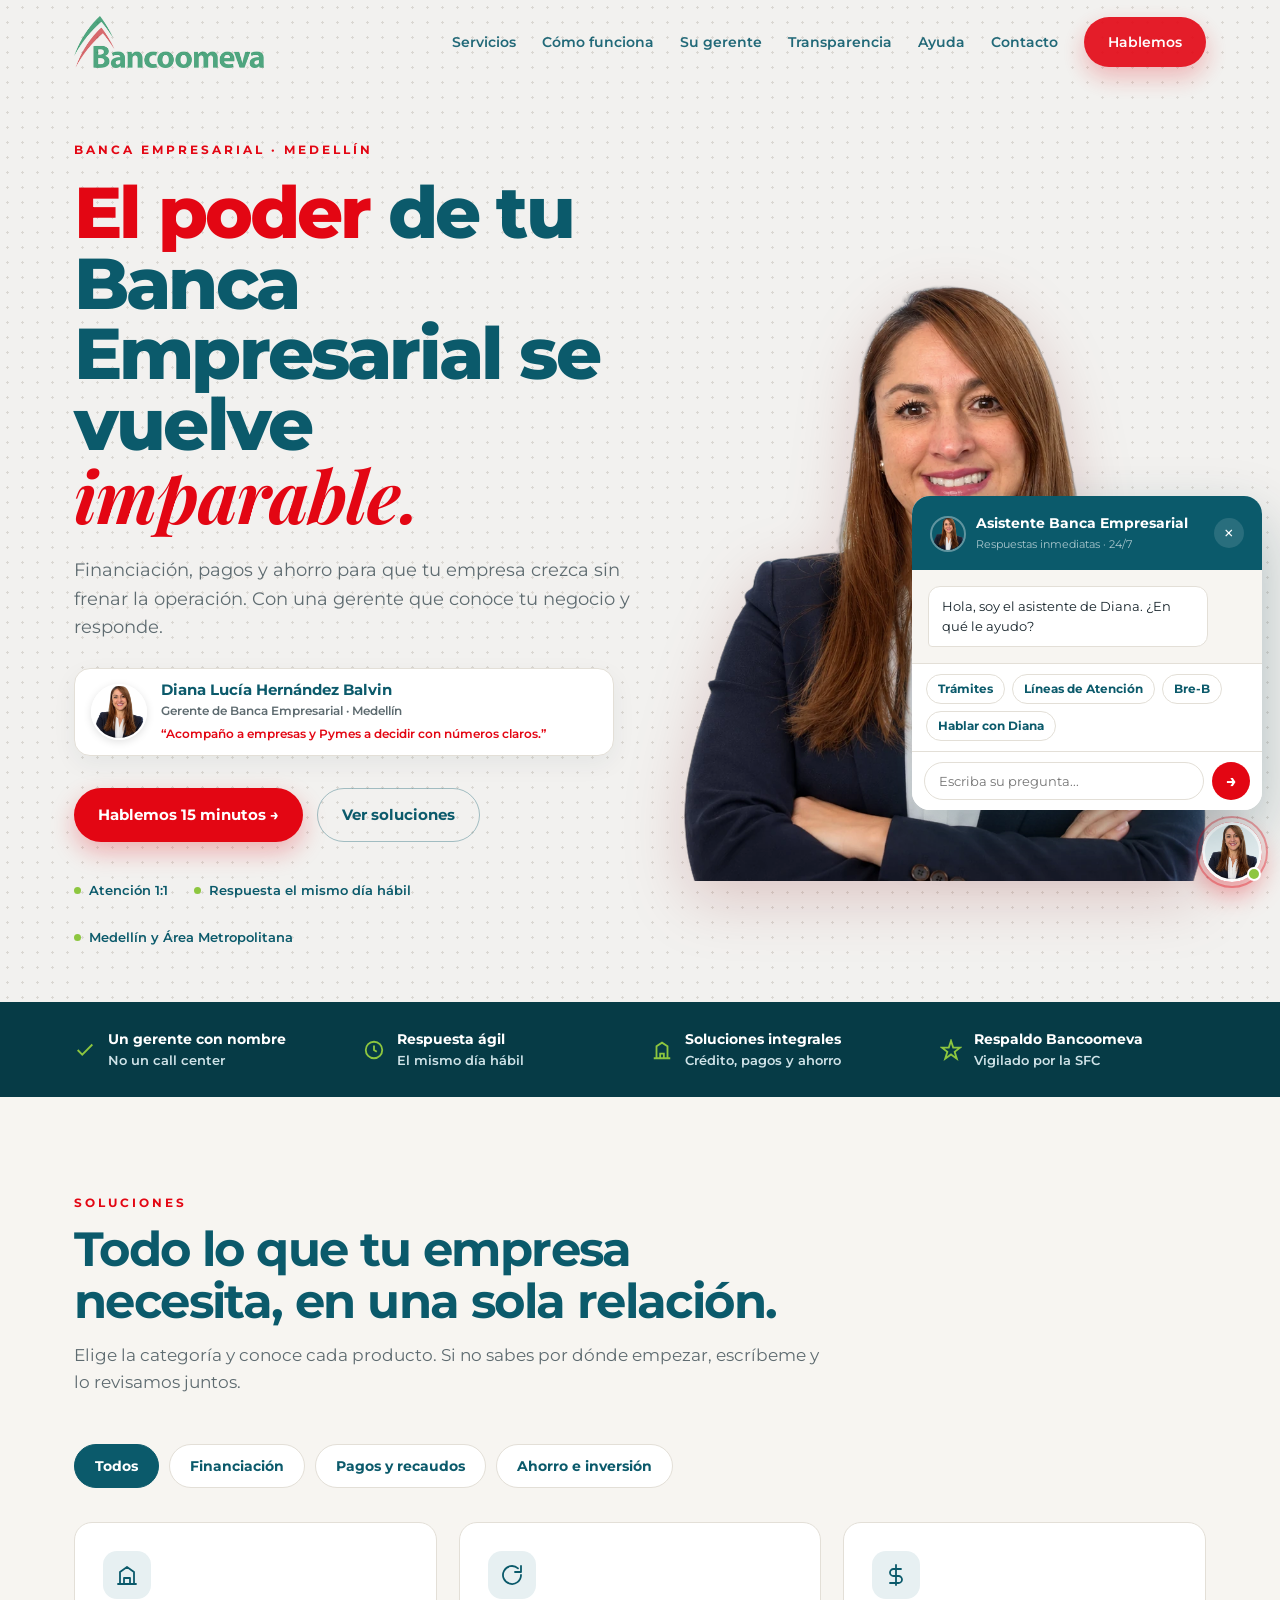
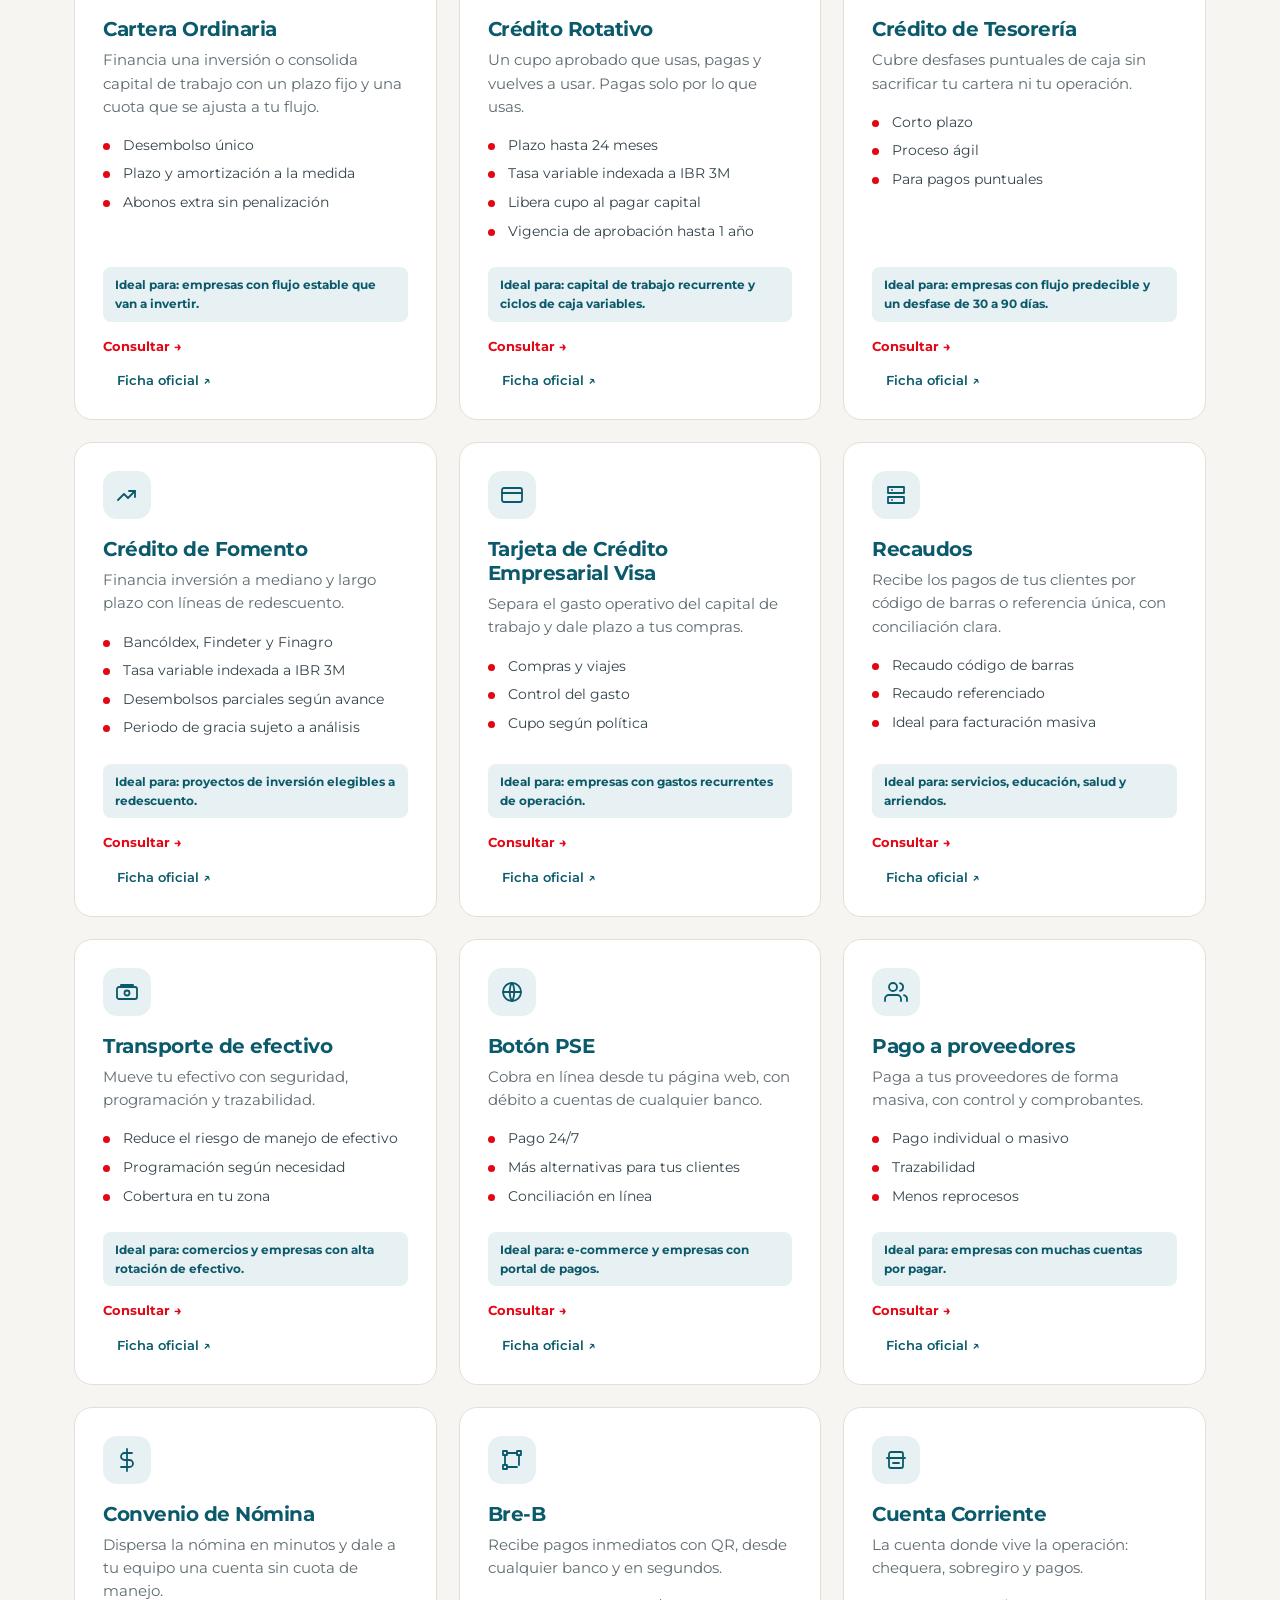
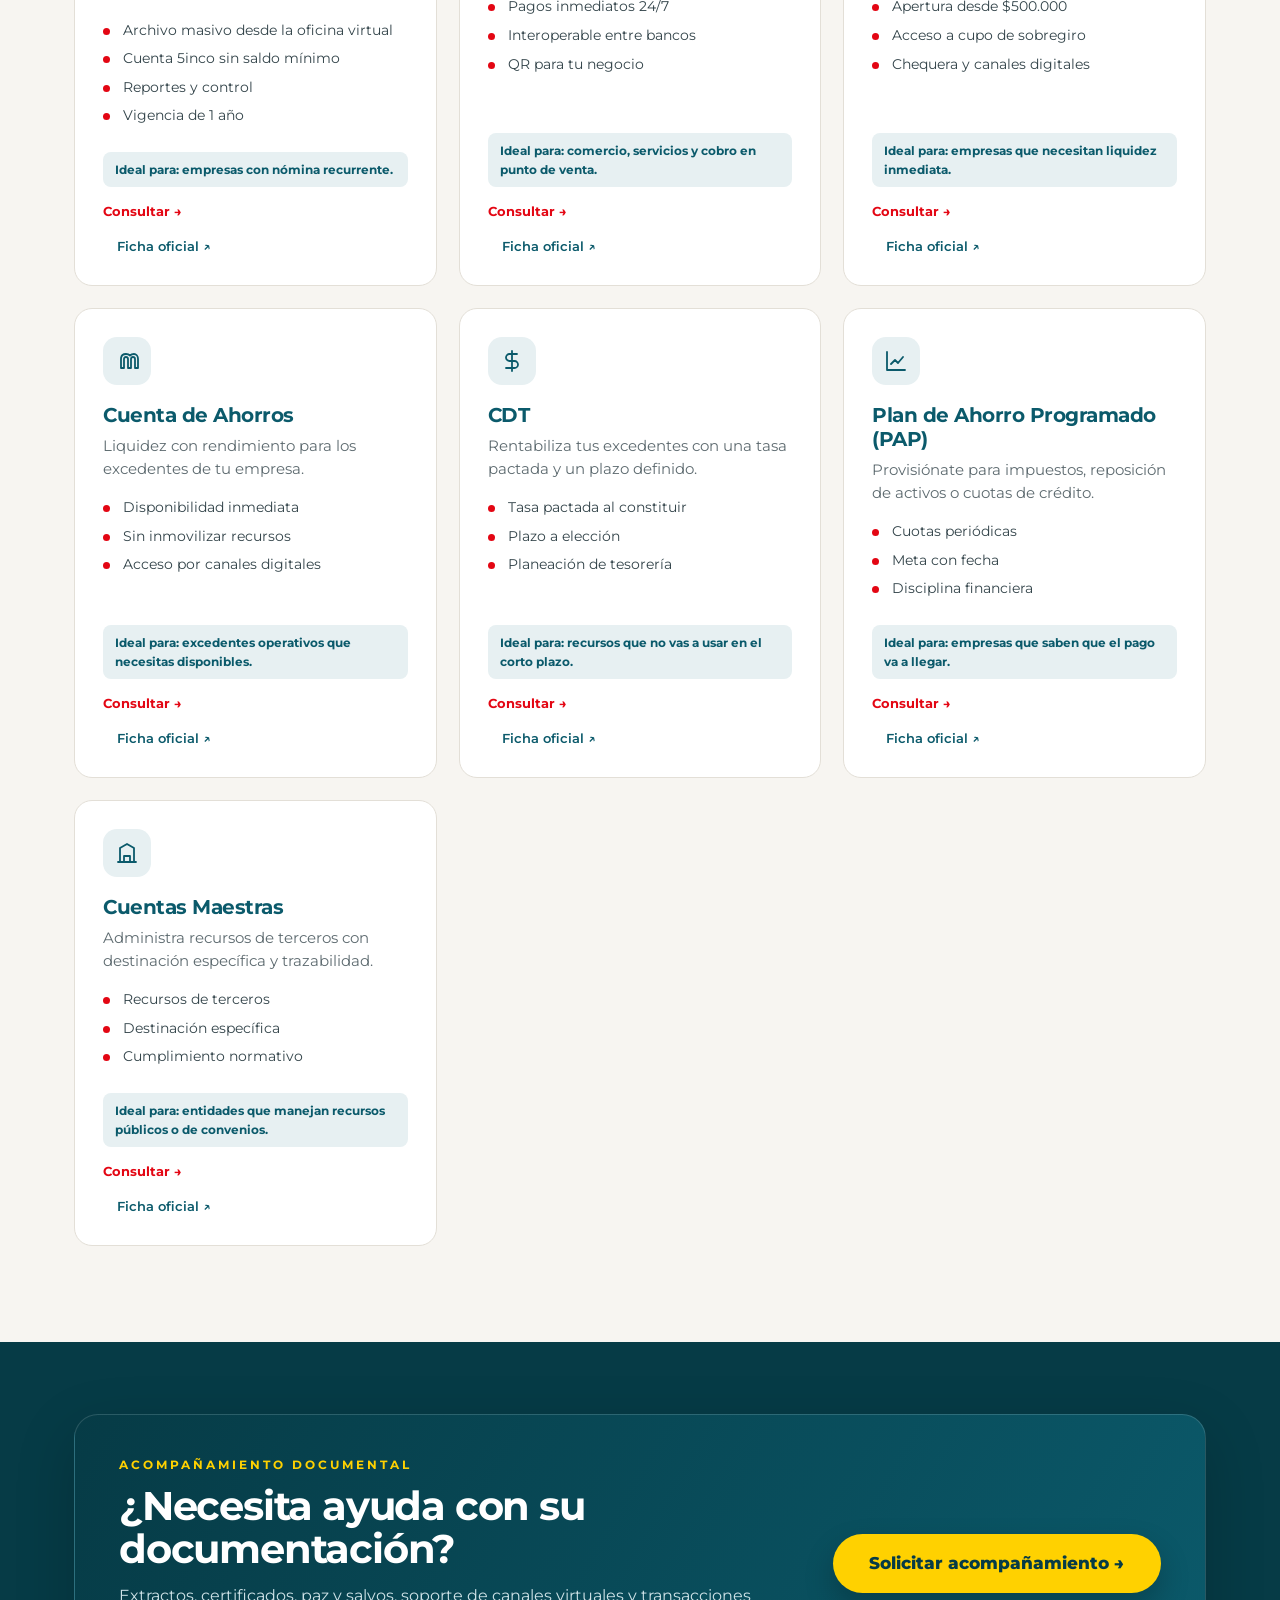
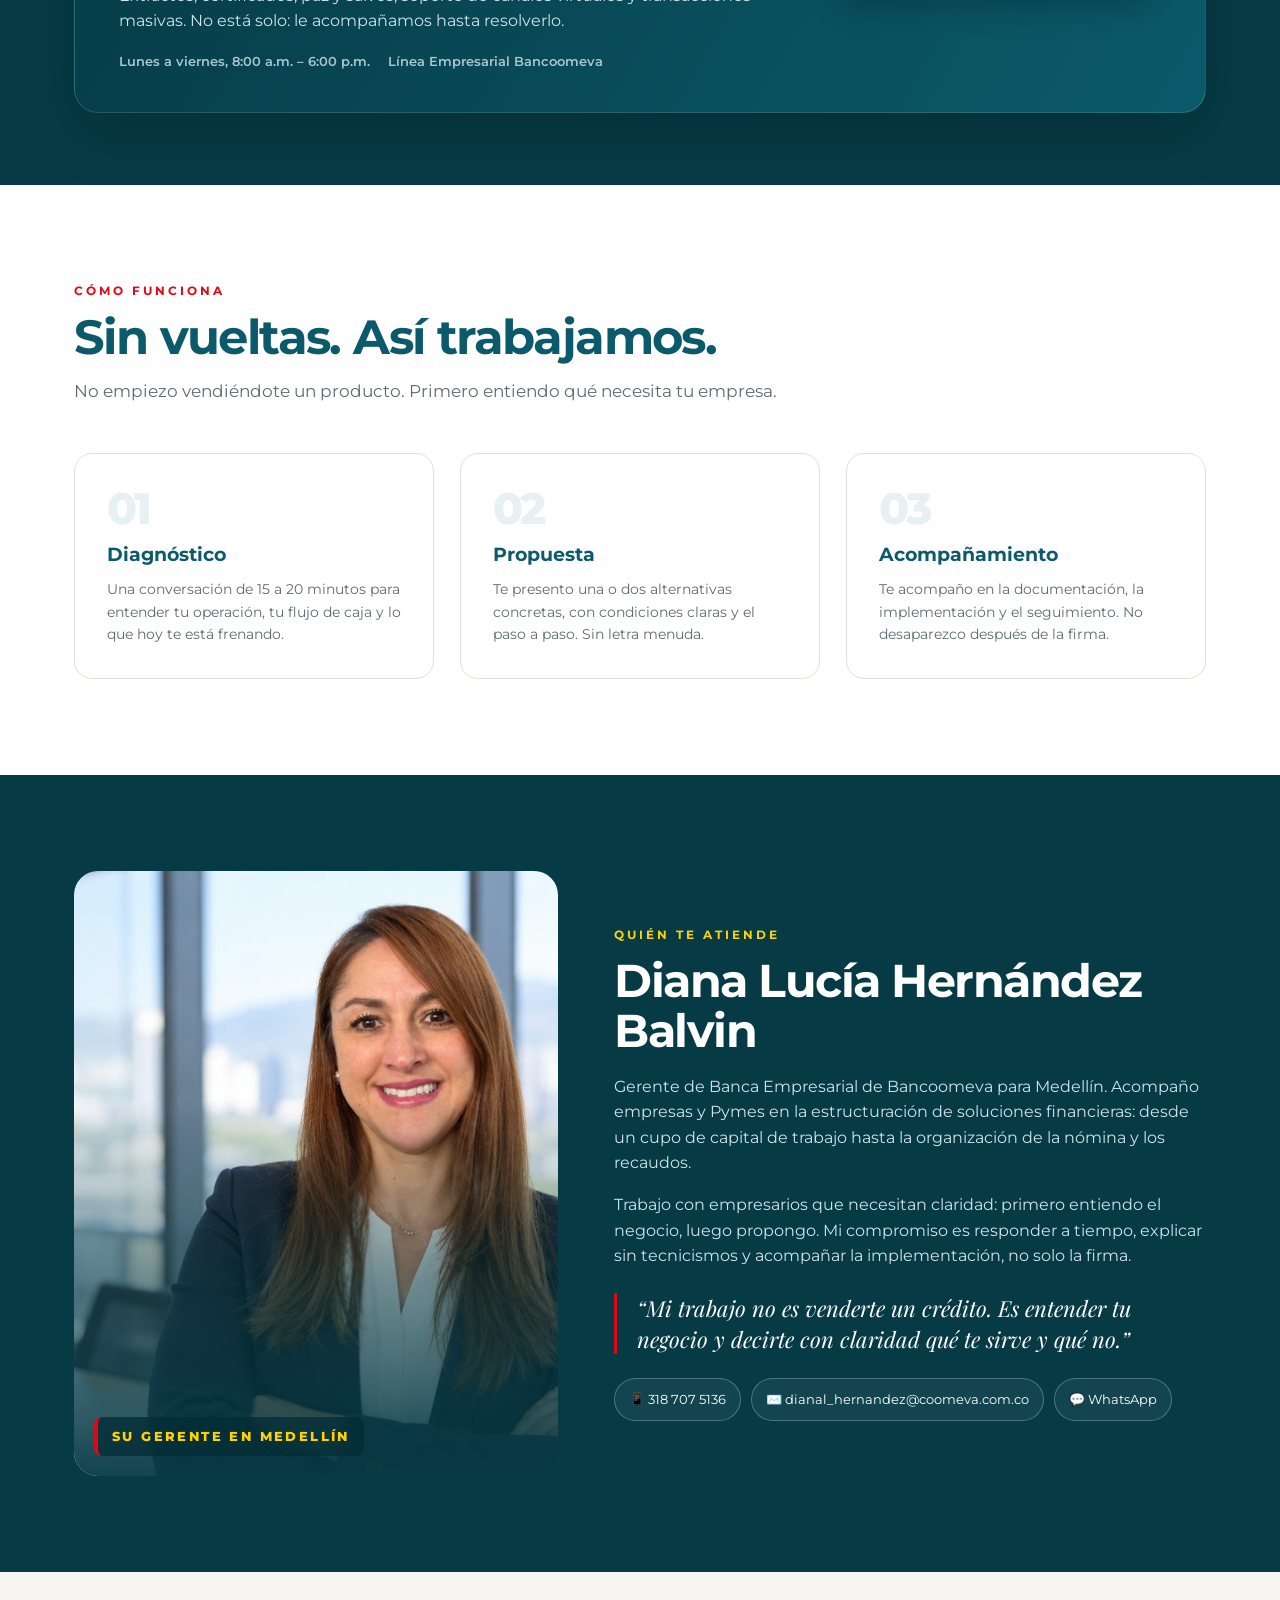
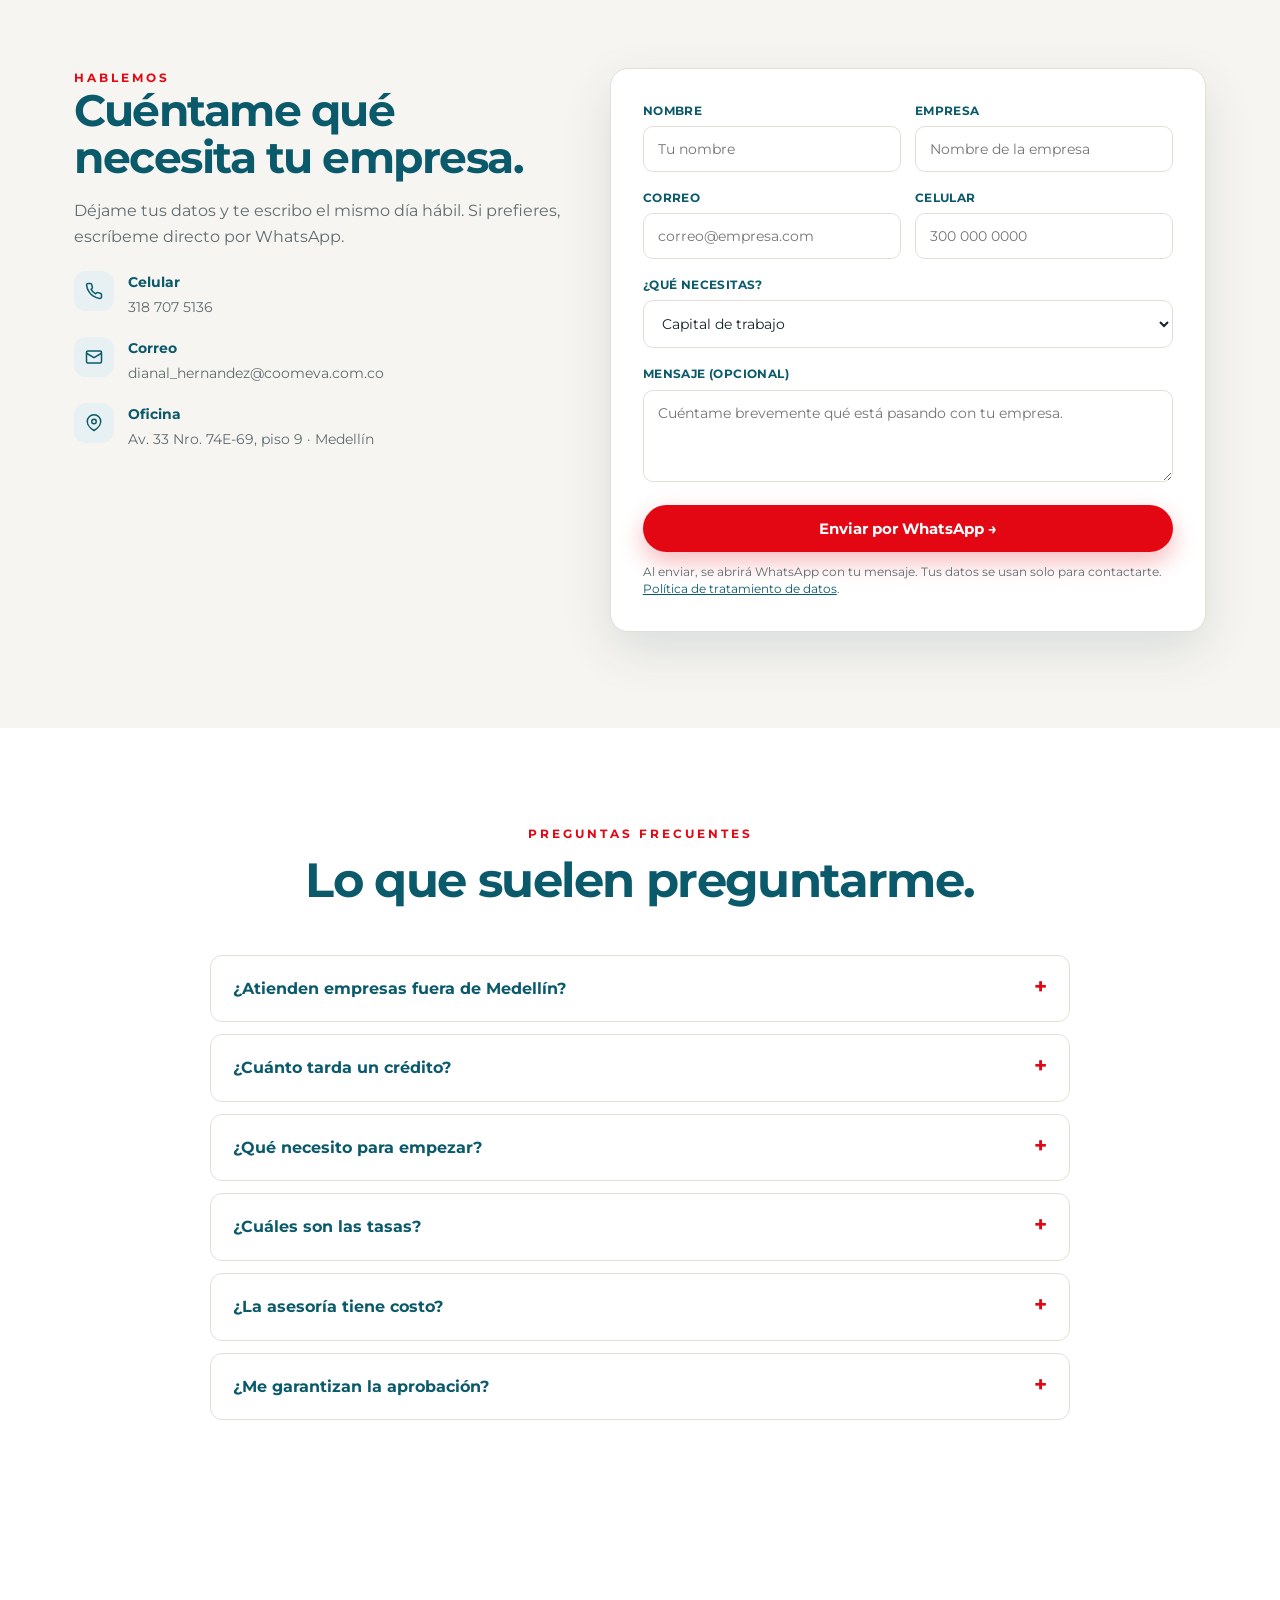
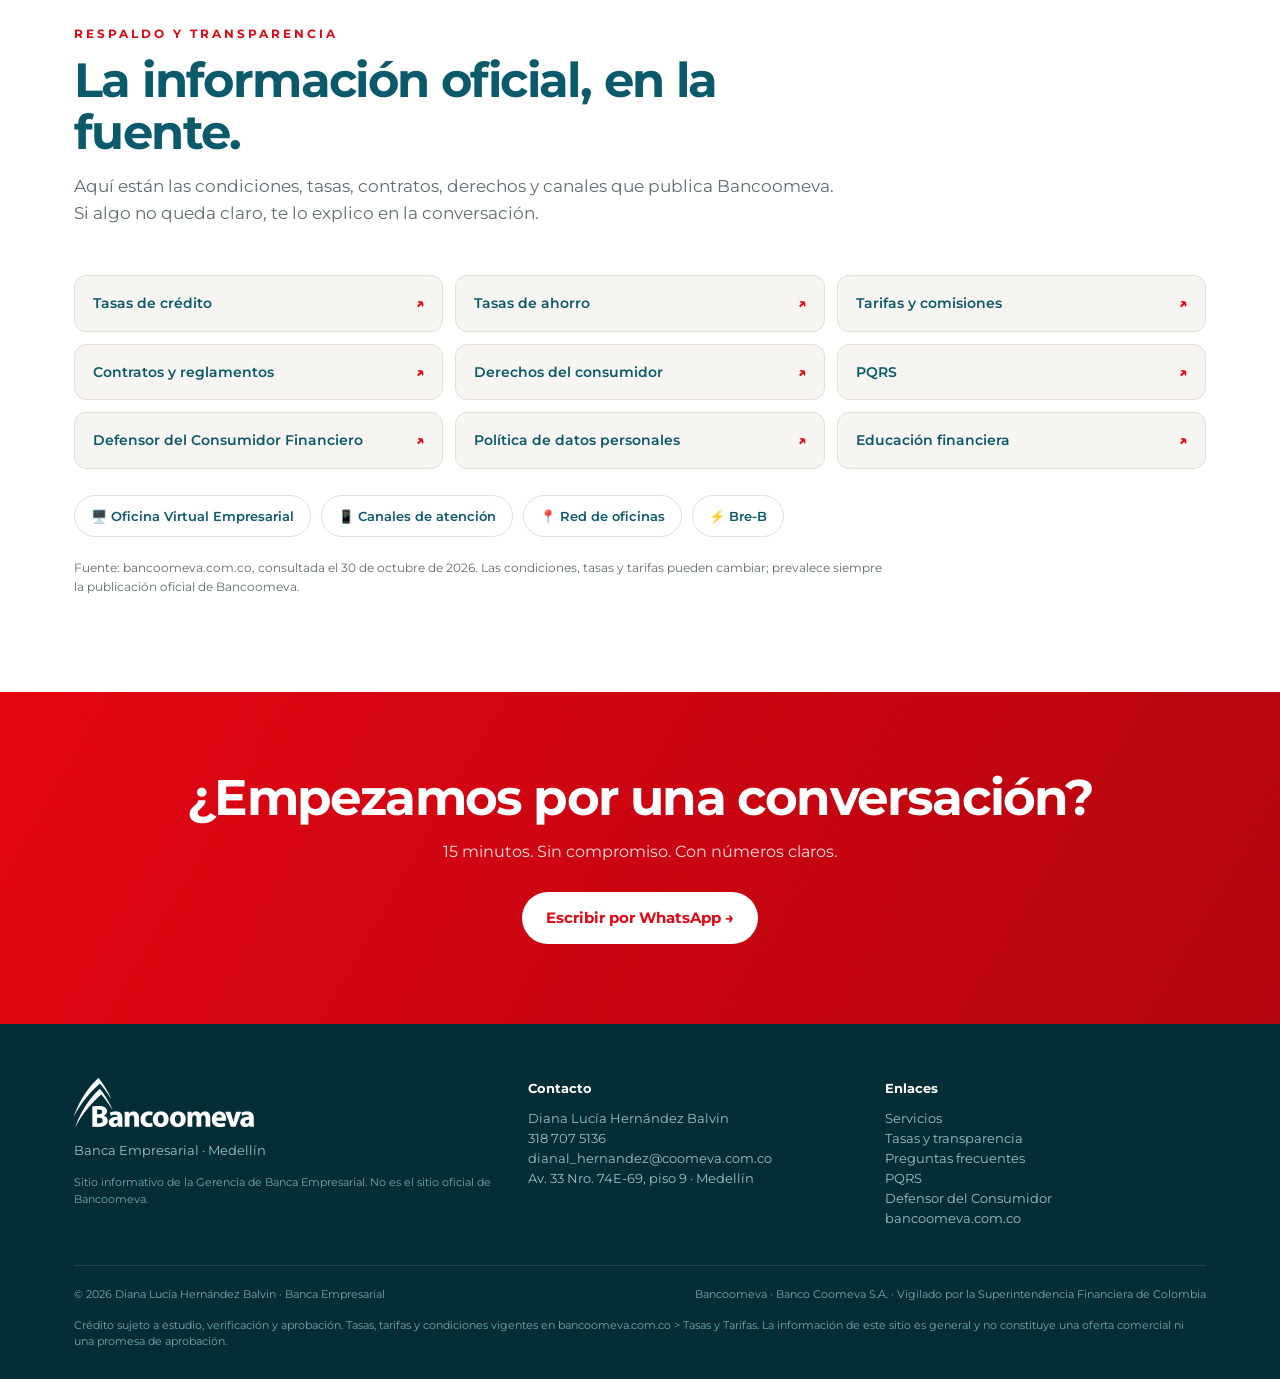
==== commit ccffae9d: "Landing: chatbot con entrada, trámites y Bre-B" ====
--- a/index.html
+++ b/index.html
@@ -225,6 +225,29 @@
   .chat-quick{display:flex;flex-wrap:wrap;gap:7px;margin-top:2px}
   .chat-quick button{border:1px solid var(--line);background:#fff;color:var(--teal);font-family:inherit;font-size:11.5px;font-weight:700;padding:7px 11px;border-radius:100px;cursor:pointer}
   .chat-quick button:hover{border-color:var(--teal);background:var(--teal-soft)}
+
+
+  /* CHAT v2 */
+  .chat-toggle{padding:0;overflow:visible;animation:chatFloat 3.4s ease-in-out infinite}
+  .chat-avatar{position:absolute;inset:0;border-radius:50%;overflow:hidden;border:3px solid #fff;background:var(--teal-soft)}
+  .chat-avatar img{width:100%;height:100%;object-fit:cover;object-position:50% 16%}
+  .chat-online{position:absolute;right:1px;bottom:1px;width:14px;height:14px;border-radius:50%;background:#8DC63F;border:2px solid #fff;z-index:3}
+  @keyframes chatFloat{0%,100%{transform:translateY(0)}50%{transform:translateY(-6px)}}
+  .chat-toggle:hover{animation-play-state:paused;transform:scale(1.04)}
+  .chat-toggle:hover .chat-avatar img{animation:avatarWave .5s ease}
+  @keyframes avatarWave{0%,100%{transform:rotate(0)}25%{transform:rotate(-5deg)}75%{transform:rotate(5deg)}}
+  .chat-panel{height:auto;max-height:min(540px,74vh)}
+  .chat-head-avatar{width:36px;height:36px;border-radius:50%;overflow:hidden;border:2px solid rgba(255,255,255,.35);flex:0 0 auto}
+  .chat-head-avatar img{width:100%;height:100%;object-fit:cover;object-position:50% 16%}
+  .chat-head-copy{flex:1;min-width:0}
+  .chat-body{flex:1;overflow-wrap:anywhere;word-break:break-word}
+  .msg{overflow-wrap:anywhere;word-break:break-word}
+  .chat-quick{padding:10px 14px;background:#fff;border-top:1px solid var(--line);margin:0}
+  .chat-input{display:flex;gap:8px;padding:10px 12px;background:#fff;border-top:1px solid var(--line)}
+  .chat-input input{flex:1;min-width:0;border:1px solid var(--line);border-radius:100px;padding:10px 14px;font-size:13px;font-family:inherit;outline:none}
+  .chat-input input:focus{border-color:var(--teal);box-shadow:0 0 0 3px rgba(11,90,107,.12)}
+  .chat-input button{width:38px;height:38px;border-radius:50%;border:0;background:var(--red);color:#fff;font-size:18px;font-weight:700;cursor:pointer;flex:0 0 auto}
+  .chat-action{display:inline-block;margin-top:8px;border:0;background:var(--red);color:#fff;font-family:inherit;font-size:11.5px;font-weight:700;padding:8px 12px;border-radius:100px;cursor:pointer}
 
   /* TRANSPARENCIA */
   .legal-grid{display:grid;grid-template-columns:repeat(3,1fr);gap:12px}
@@ -788,21 +811,27 @@
 <!-- CHAT ASISTENTE -->
 <div class="chat">
   <button class="chat-toggle" id="chatToggle" aria-label="Abrir asistente virtual">
-    <svg width="26" height="26" viewBox="0 0 24 24" fill="none" stroke="#fff" stroke-width="2" stroke-linecap="round" stroke-linejoin="round"><path d="M21 15a2 2 0 01-2 2H7l-4 4V5a2 2 0 012-2h14a2 2 0 012 2z"/></svg>
+    <span class="chat-avatar"><img src="[data-uri]" alt="Diana"></span>
+    <span class="chat-online"></span>
   </button>
   <div class="chat-panel" id="chatPanel" aria-hidden="true">
     <div class="chat-head">
-      <div><b>Asistente Banca Empresarial</b><span>Respuestas inmediatas · 24/7</span></div>
+      <span class="chat-head-avatar"><img src="[data-uri]" alt=""></span>
+      <div class="chat-head-copy"><b>Asistente Banca Empresarial</b><span>Respuestas inmediatas · 24/7</span></div>
       <button class="chat-close" id="chatClose" aria-label="Cerrar">×</button>
     </div>
     <div class="chat-body" id="chatBody">
       <div class="msg bot">Hola, soy el asistente de Diana. ¿En qué le ayudo?</div>
-      <div class="chat-quick" id="chatQuick">
-        <button data-intent="docs">Documentos</button>
-        <button data-intent="req">Requisitos de crédito</button>
-        <button data-intent="linea">Línea de atención</button>
-        <button data-intent="agenda">Hablar con Diana</button>
-      </div>
+    </div>
+    <div class="chat-quick" id="chatQuick">
+      <button data-intent="tramites">Trámites</button>
+      <button data-intent="linea">Líneas de Atención</button>
+      <button data-intent="breb">Bre-B</button>
+      <button data-intent="agenda">Hablar con Diana</button>
+    </div>
+    <div class="chat-input">
+      <input id="chatInput" type="text" placeholder="Escriba su pregunta..." autocomplete="off">
+      <button id="chatSend" aria-label="Enviar">→</button>
     </div>
   </div>
 </div>
@@ -875,65 +904,105 @@
     window.open(`https://wa.me/573187075136?text=${encodeURIComponent(decodeURIComponent(texto))}`, '_blank');
   });
 
-  // Chat asistente
+  // Chat asistente v2
   const chatPanel = document.getElementById('chatPanel');
   const chatToggle = document.getElementById('chatToggle');
   const chatClose = document.getElementById('chatClose');
   const chatBody = document.getElementById('chatBody');
+  const chatQuick = document.getElementById('chatQuick');
+  const chatInput = document.getElementById('chatInput');
+  const chatSend = document.getElementById('chatSend');
   let chatClosed = false;
 
   const answers = {
-    docs: 'Para extractos, certificados, paz y salvos o soporte de canales virtuales: <a href="tel:018000941318">01 8000 941 318</a> (Opción 4 y luego 2) o <a href="mailto:bancoomeva_empresarial@coomeva.com.co">bancoomeva_empresarial@coomeva.com.co</a>. Horario: lunes a viernes, 8:00 a.m. – 6:00 p.m.',
-    req: 'Para un crédito empresarial necesitas RUT, cámara de comercio, estados financieros y cédula del representante legal. <a href="#servicios">Mira los productos aquí</a> y te acompaño con la lista exacta.',
-    linea: 'Línea Empresarial Bancoomeva: <a href="tel:018000941318">01 8000 941 318</a> (Opción 4 y 2) · <a href="tel:+573009109898">300 910 9898</a> (Opción 2, 4 y 2). Correo: <a href="mailto:bancoomeva_empresarial@coomeva.com.co">bancoomeva_empresarial@coomeva.com.co</a>.',
-    agenda: 'Con gusto. <a href="https://wa.me/573187075136?text=Hola%20Diana%2C%20necesito%20acompa%C3%B1amiento%20con%20mi%20documentaci%C3%B3n." target="_blank" rel="noopener">Escríbeme por WhatsApp</a> y reviso tu caso.'
+    tramites: 'Puede solicitar extractos, certificados, paz y salvos y soporte de canales virtuales. <button class="chat-action" data-action="support">Solicitar Documentos</button>',
+    linea: 'Línea Empresarial Bancoomeva:<br>• Nacional: <a href="tel:018000941318">01 8000 941 318</a> · Opción 4 y 2<br>• Móvil: <a href="tel:+573009109898">300 910 9898</a> · Opción 2, 4 y 2<br>• Correo: <a href="mailto:bancoomeva_empresarial@coomeva.com.co">bancoomeva_empresarial@coomeva.com.co</a><br>Horario: lunes a viernes, 8:00 a.m. – 6:00 p.m.',
+    breb: 'Bre-B es el sistema de pagos inmediatos del Banco de la República. Permite enviar y recibir dinero en segundos, 24/7, entre bancos y billeteras, con una llave (celular, correo, cédula, alias @coo+celular o QR). El dinero llega en menos de 20 segundos y puedes asociar hasta 5 llaves. Está disponible en la app y en la banca virtual.<br><a href="https://www.bancoomeva.com.co/publicaciones/164752/bre-b/" target="_blank" rel="noopener">Ver guía oficial</a>',
+    agenda: 'Con gusto. <a href="https://wa.me/573187075136?text=Hola%20Diana%2C%20necesito%20acompa%C3%B1amiento%20con%20mi%20documentaci%C3%B3n." target="_blank" rel="noopener">Escríbeme por WhatsApp</a> y reviso tu caso.',
+    ove: 'Puede ingresar a la Oficina Virtual Empresarial aquí: <a href="https://oficinavirtualemp.bancoomeva.com.co/" target="_blank" rel="noopener">Abrir Oficina Virtual</a>.',
+    credito: 'La revisión de crédito la hago directamente contigo, según tu operación y tu flujo de caja. <a href="https://wa.me/573187075136?text=Hola%20Diana%2C%20quiero%20revisar%20una%20alternativa%20de%20cr%C3%A9dito." target="_blank" rel="noopener">Escríbeme por WhatsApp</a> y lo miramos.',
+    gracias: 'Con gusto. Si necesita algo más, aquí estoy.',
+    fallback: 'No tengo ese dato en este momento. <a href="https://wa.me/573187075136?text=Hola%20Diana%2C%20tengo%20una%20consulta." target="_blank" rel="noopener">Escríbeme a Diana por WhatsApp</a> y lo revisamos.'
   };
-  const quickHTML = '<button data-intent="docs">Documentos</button><button data-intent="req">Requisitos de crédito</button><button data-intent="linea">Línea de atención</button><button data-intent="agenda">Hablar con Diana</button>';
 
   function addMsg(text, cls) {
     const d = document.createElement('div');
     d.className = 'msg ' + cls;
     d.innerHTML = text;
     chatBody.appendChild(d);
+    chatBody.scrollTop = chatBody.scrollHeight;
   }
-  function addQuick() {
-    chatBody.querySelectorAll('.chat-quick').forEach(q => q.remove());
-    const q = document.createElement('div');
-    q.className = 'chat-quick';
-    q.innerHTML = quickHTML;
-    chatBody.appendChild(q);
+  function answer(key, label) {
+    addMsg(label, 'user');
+    setTimeout(() => {
+      addMsg(answers[key] || answers.fallback, 'bot');
+    }, 250);
   }
-  chatToggle.addEventListener('click', () => {
-    const open = chatPanel.classList.toggle('open');
-    chatPanel.setAttribute('aria-hidden', open ? 'false' : 'true');
-    if (open) chatBody.scrollTop = chatBody.scrollHeight;
-  });
-  chatClose.addEventListener('click', () => {
+  function closeChat() {
     chatPanel.classList.remove('open');
     chatPanel.setAttribute('aria-hidden', 'true');
     chatClosed = true;
+  }
+  function openChat() {
+    chatPanel.classList.add('open');
+    chatPanel.setAttribute('aria-hidden', 'false');
+    chatBody.scrollTop = chatBody.scrollHeight;
+  }
+
+  chatToggle.addEventListener('click', () => {
+    if (chatPanel.classList.contains('open')) closeChat(); else openChat();
   });
-  // Abrir automáticamente al cargar la landing
+  chatClose.addEventListener('click', closeChat);
   window.addEventListener('load', () => {
     setTimeout(() => {
-      if (!chatClosed && !chatPanel.classList.contains('open')) {
-        chatPanel.classList.add('open');
-        chatPanel.setAttribute('aria-hidden', 'false');
-        chatBody.scrollTop = chatBody.scrollHeight;
-      }
+      if (!chatClosed && !chatPanel.classList.contains('open')) openChat();
     }, 1400);
   });
-  chatBody.addEventListener('click', (e) => {
+
+  chatQuick.addEventListener('click', (e) => {
     const b = e.target.closest('[data-intent]');
     if (!b) return;
-    addMsg(b.textContent, 'user');
-    const key = b.dataset.intent;
+    answer(b.dataset.intent, b.textContent);
+  });
+  chatBody.addEventListener('click', (e) => {
+    const a = e.target.closest('[data-action]');
+    if (a) {
+      if (a.dataset.action === 'support') { closeChat(); openModal(); }
+      return;
+    }
+    const b = e.target.closest('[data-intent]');
+    if (b) answer(b.dataset.intent, b.textContent);
+  });
+
+  function normalize(s) {
+    return s.toLowerCase().normalize('NFD').replace(/[\u0300-\u036f]/g, '');
+  }
+  function detectIntent(text) {
+    const s = normalize(text);
+    if (/bre-?b|llave/.test(s)) return 'breb';
+    if (/documento|extracto|certificado|paz|salvo|tramite/.test(s)) return 'tramites';
+    if (/oficina virtual|ove|banca movil|app/.test(s)) return 'ove';
+    if (/linea|telefono|contacto|correo|horario/.test(s)) return 'linea';
+    if (/credito|prestamo|financiacion|cupo/.test(s)) return 'credito';
+    if (/diana|asesor|humano|whatsapp|cita|agendar/.test(s)) return 'agenda';
+    if (/gracias/.test(s)) return 'gracias';
+    return null;
+  }
+  function sendText() {
+    const text = chatInput.value.trim();
+    if (!text) return;
+    addMsg(text, 'user');
+    chatInput.value = '';
+    const key = detectIntent(text);
     setTimeout(() => {
-      addMsg(answers[key], 'bot');
-      addQuick();
-      chatBody.scrollTop = chatBody.scrollHeight;
-    }, 250);
+      addMsg(key ? answers[key] : answers.fallback, 'bot');
+    }, 300);
+  }
+  chatSend.addEventListener('click', sendText);
+  chatInput.addEventListener('keydown', (e) => {
+    if (e.key === 'Enter') { e.preventDefault(); sendText(); }
   });
+
 </script>
 </body>
 </html>
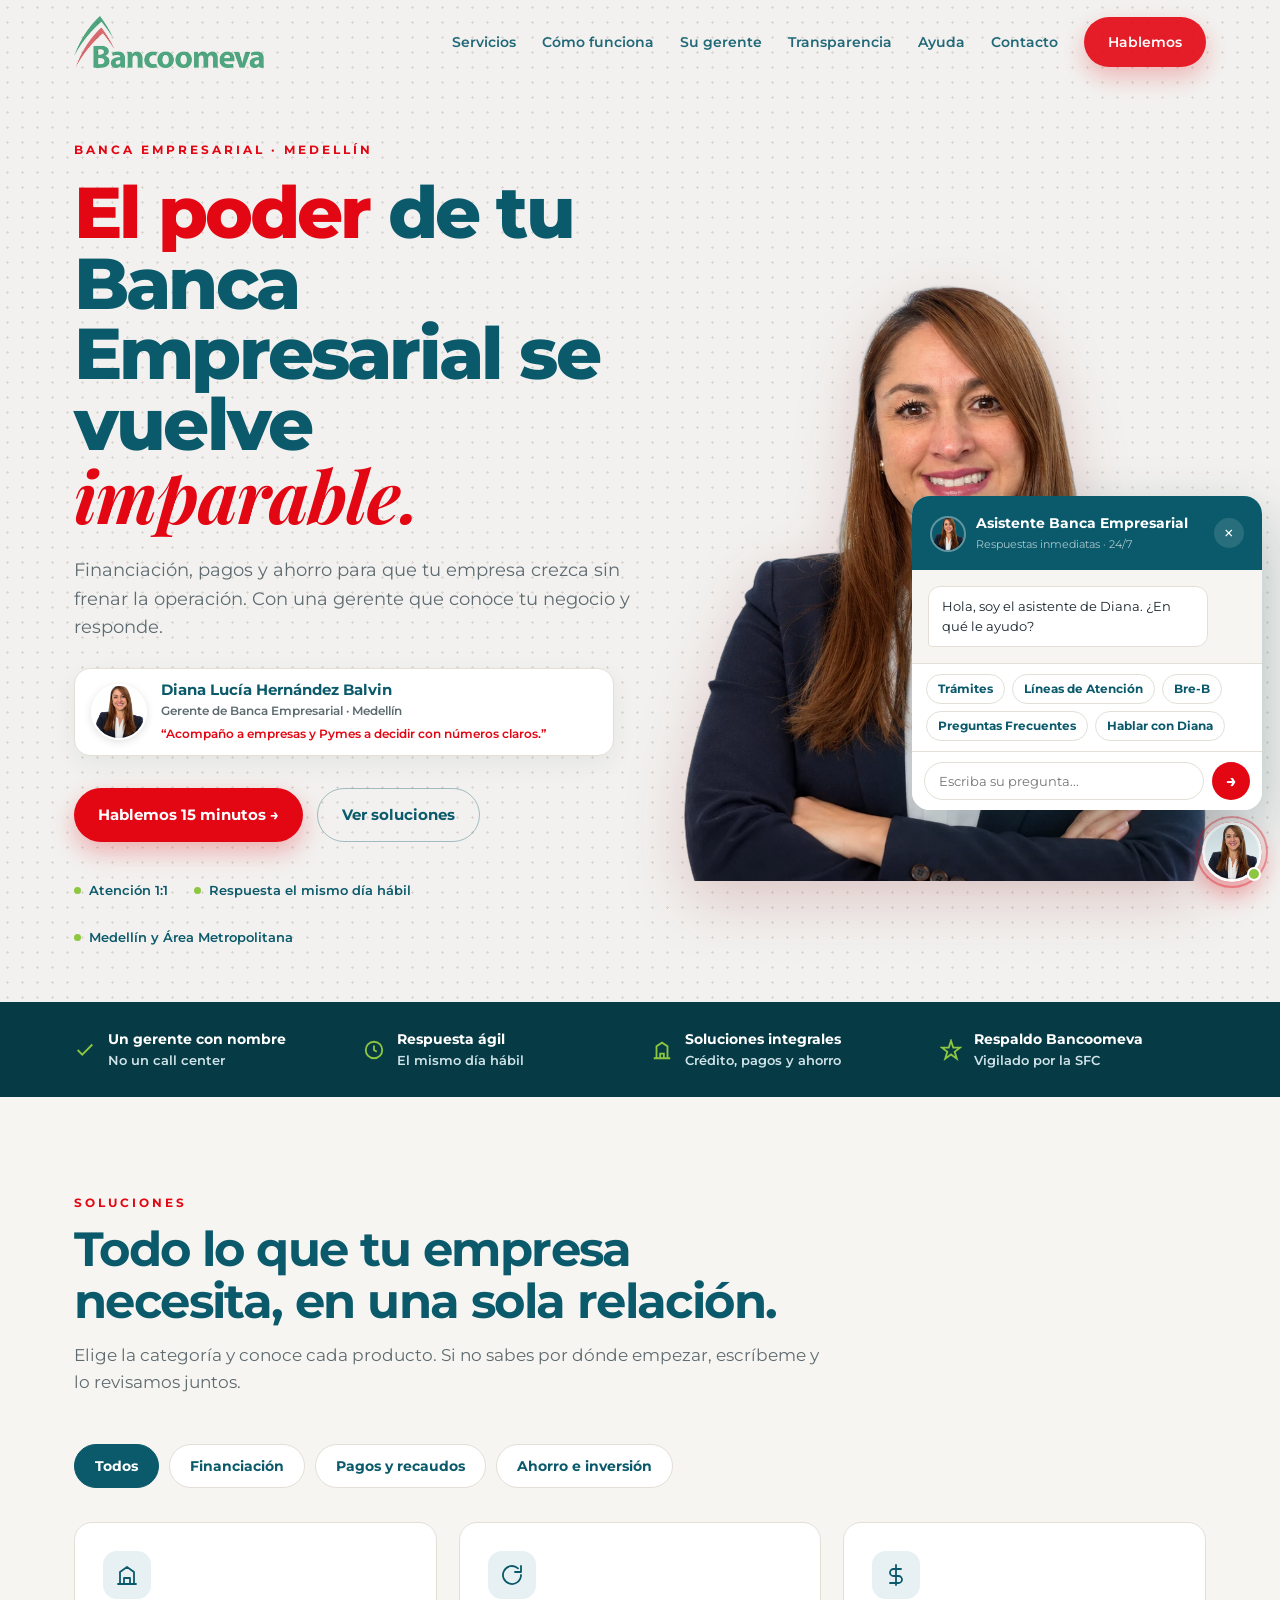
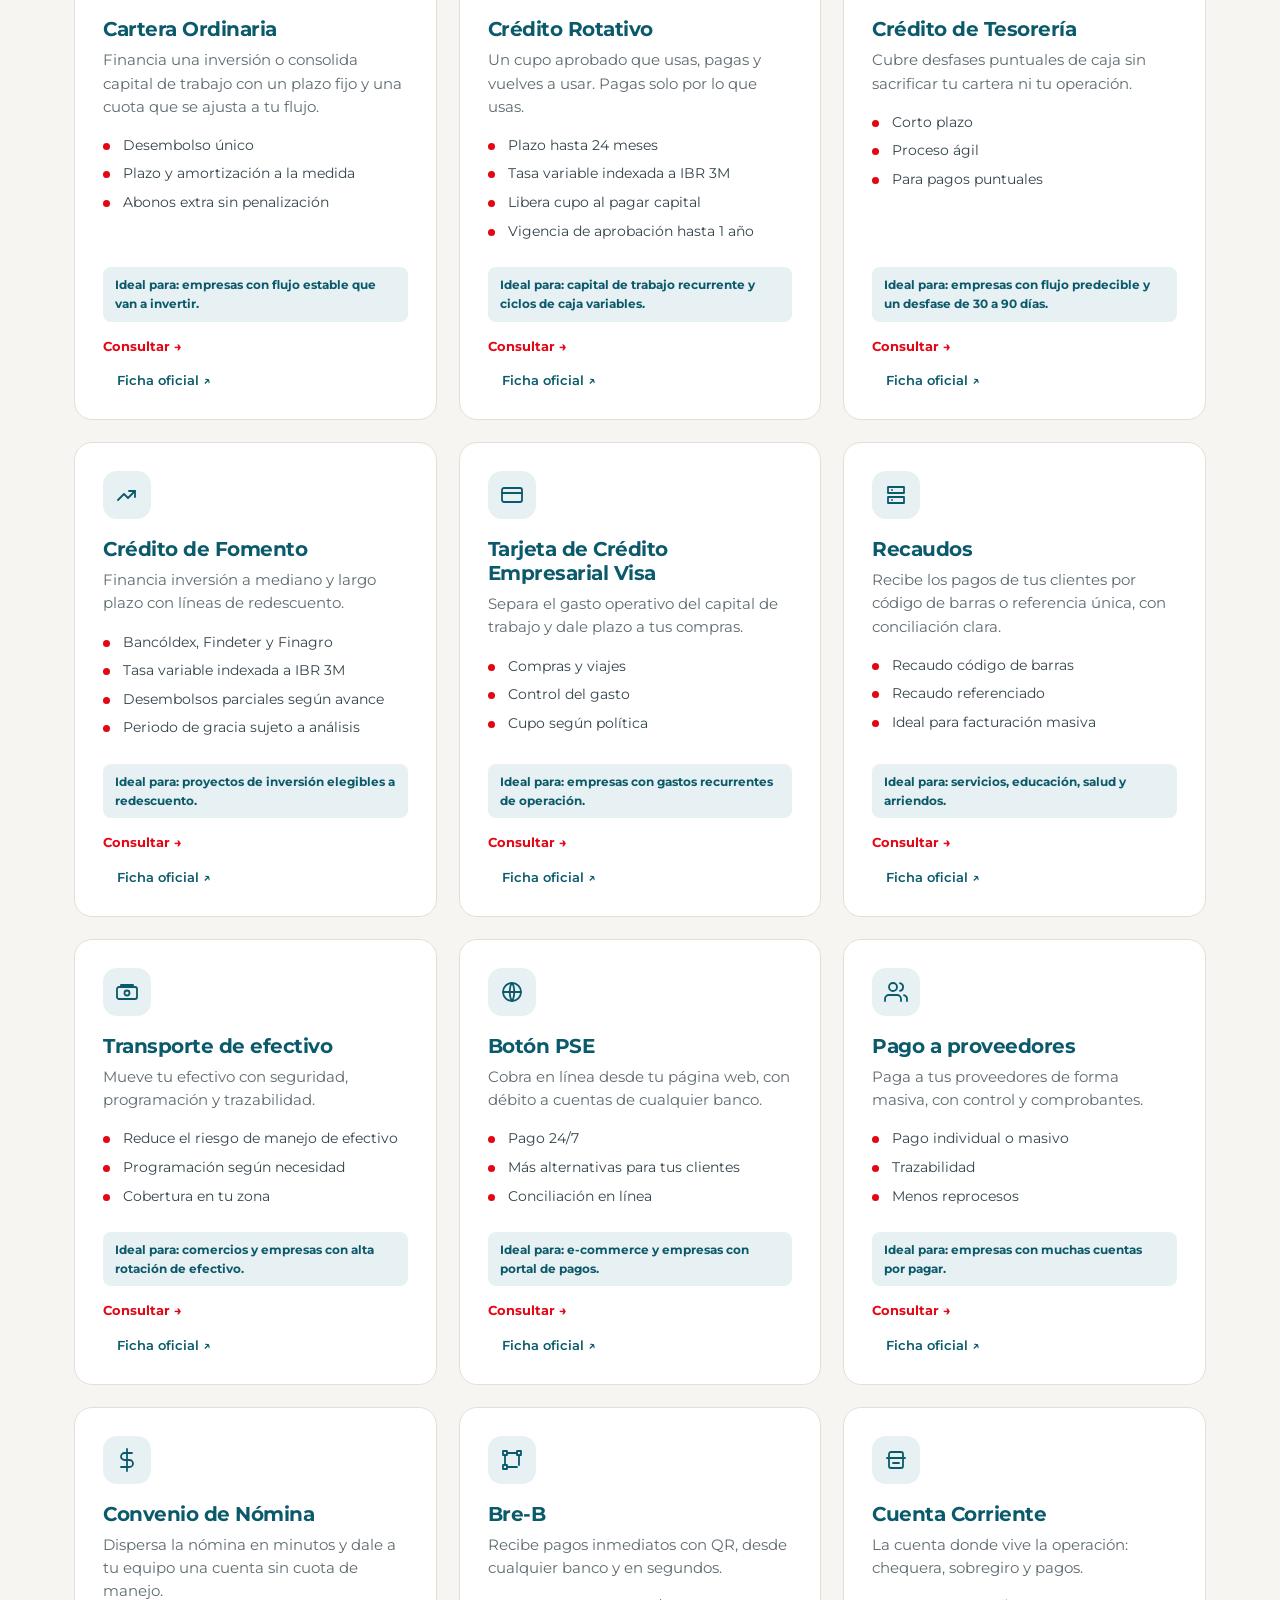
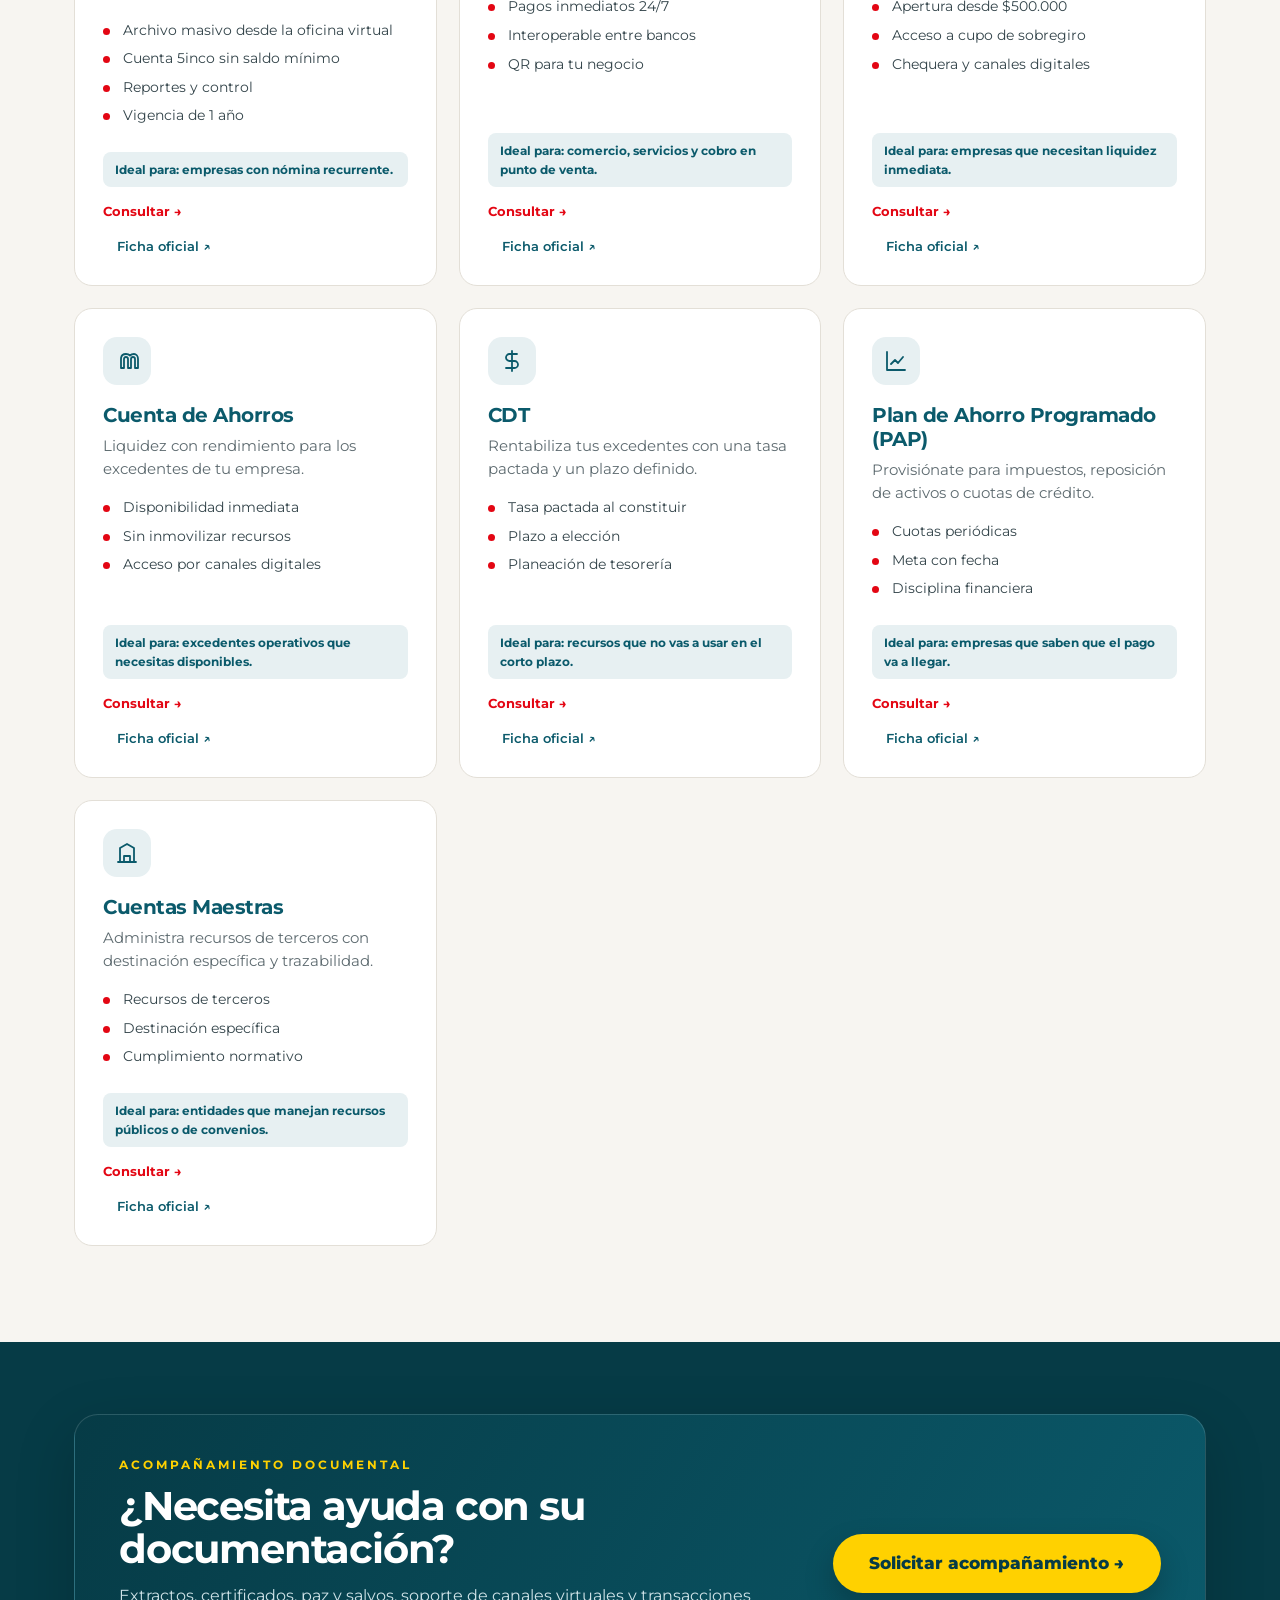
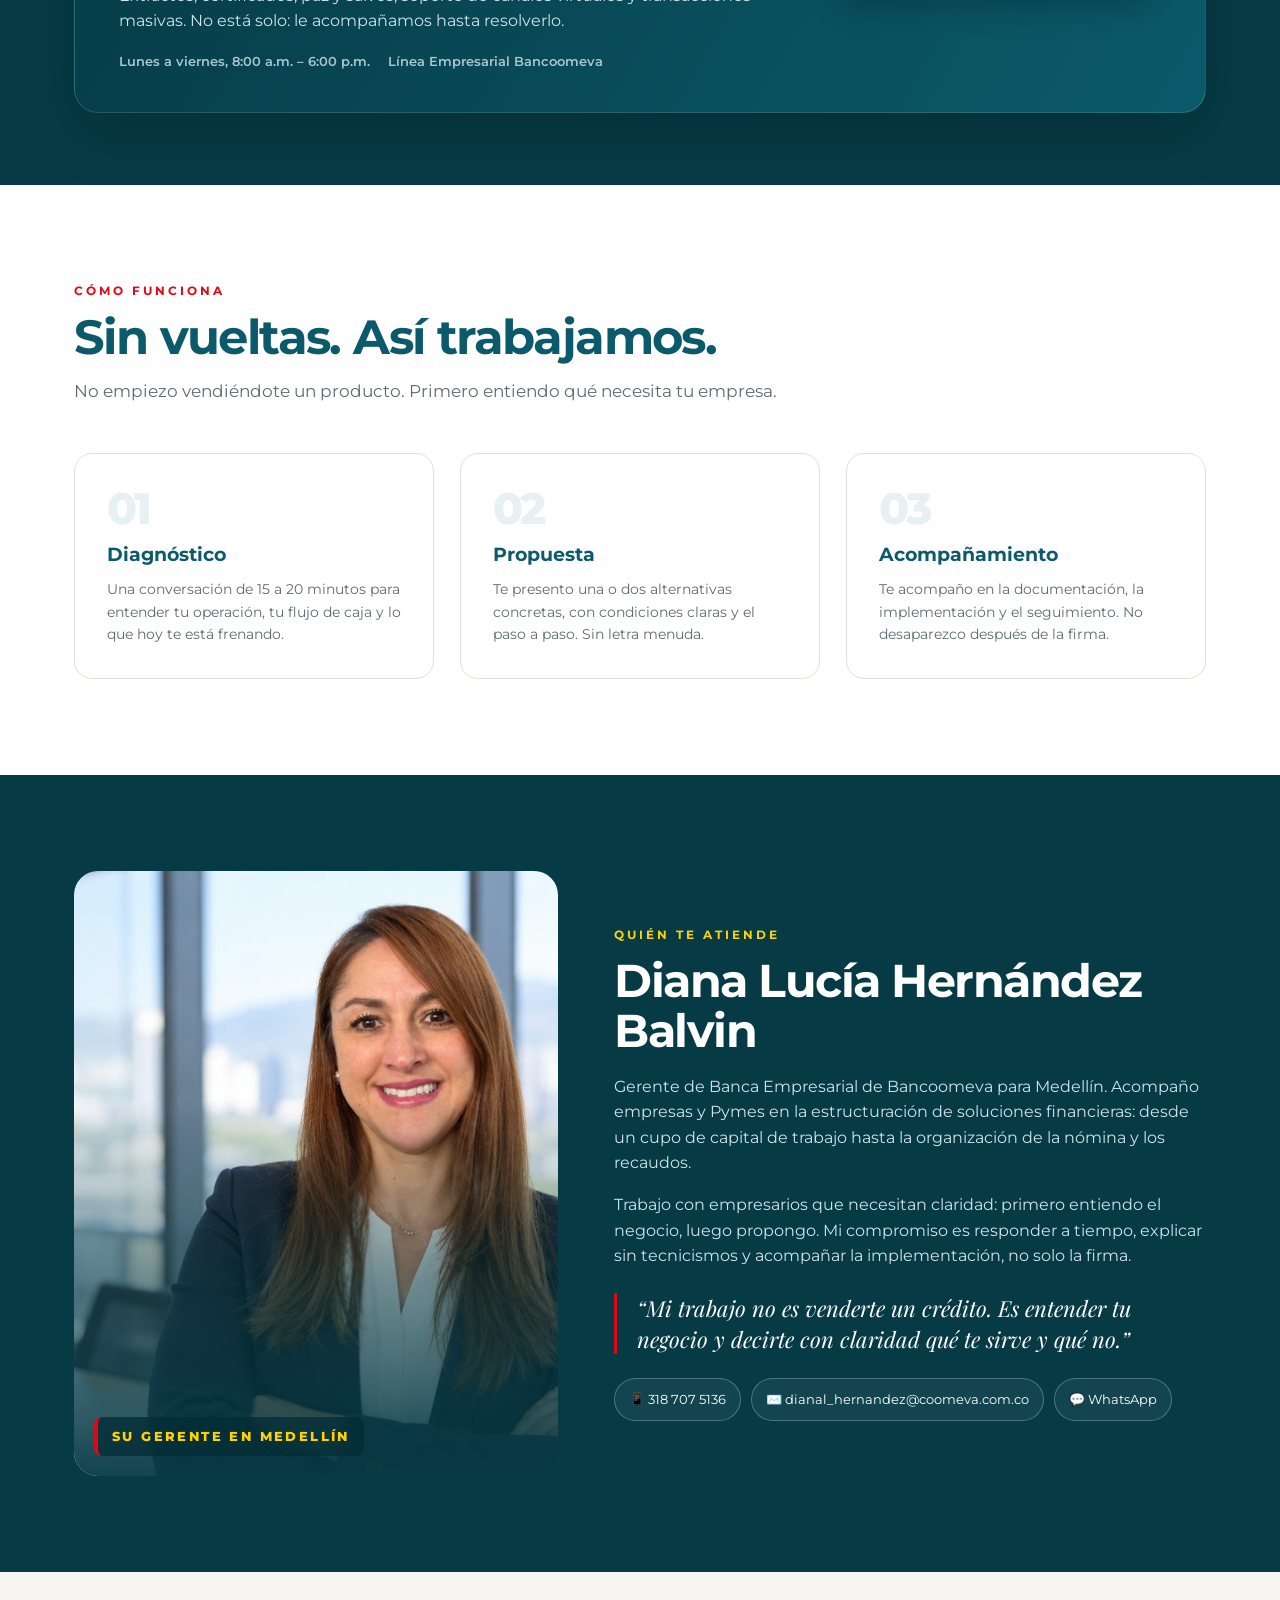
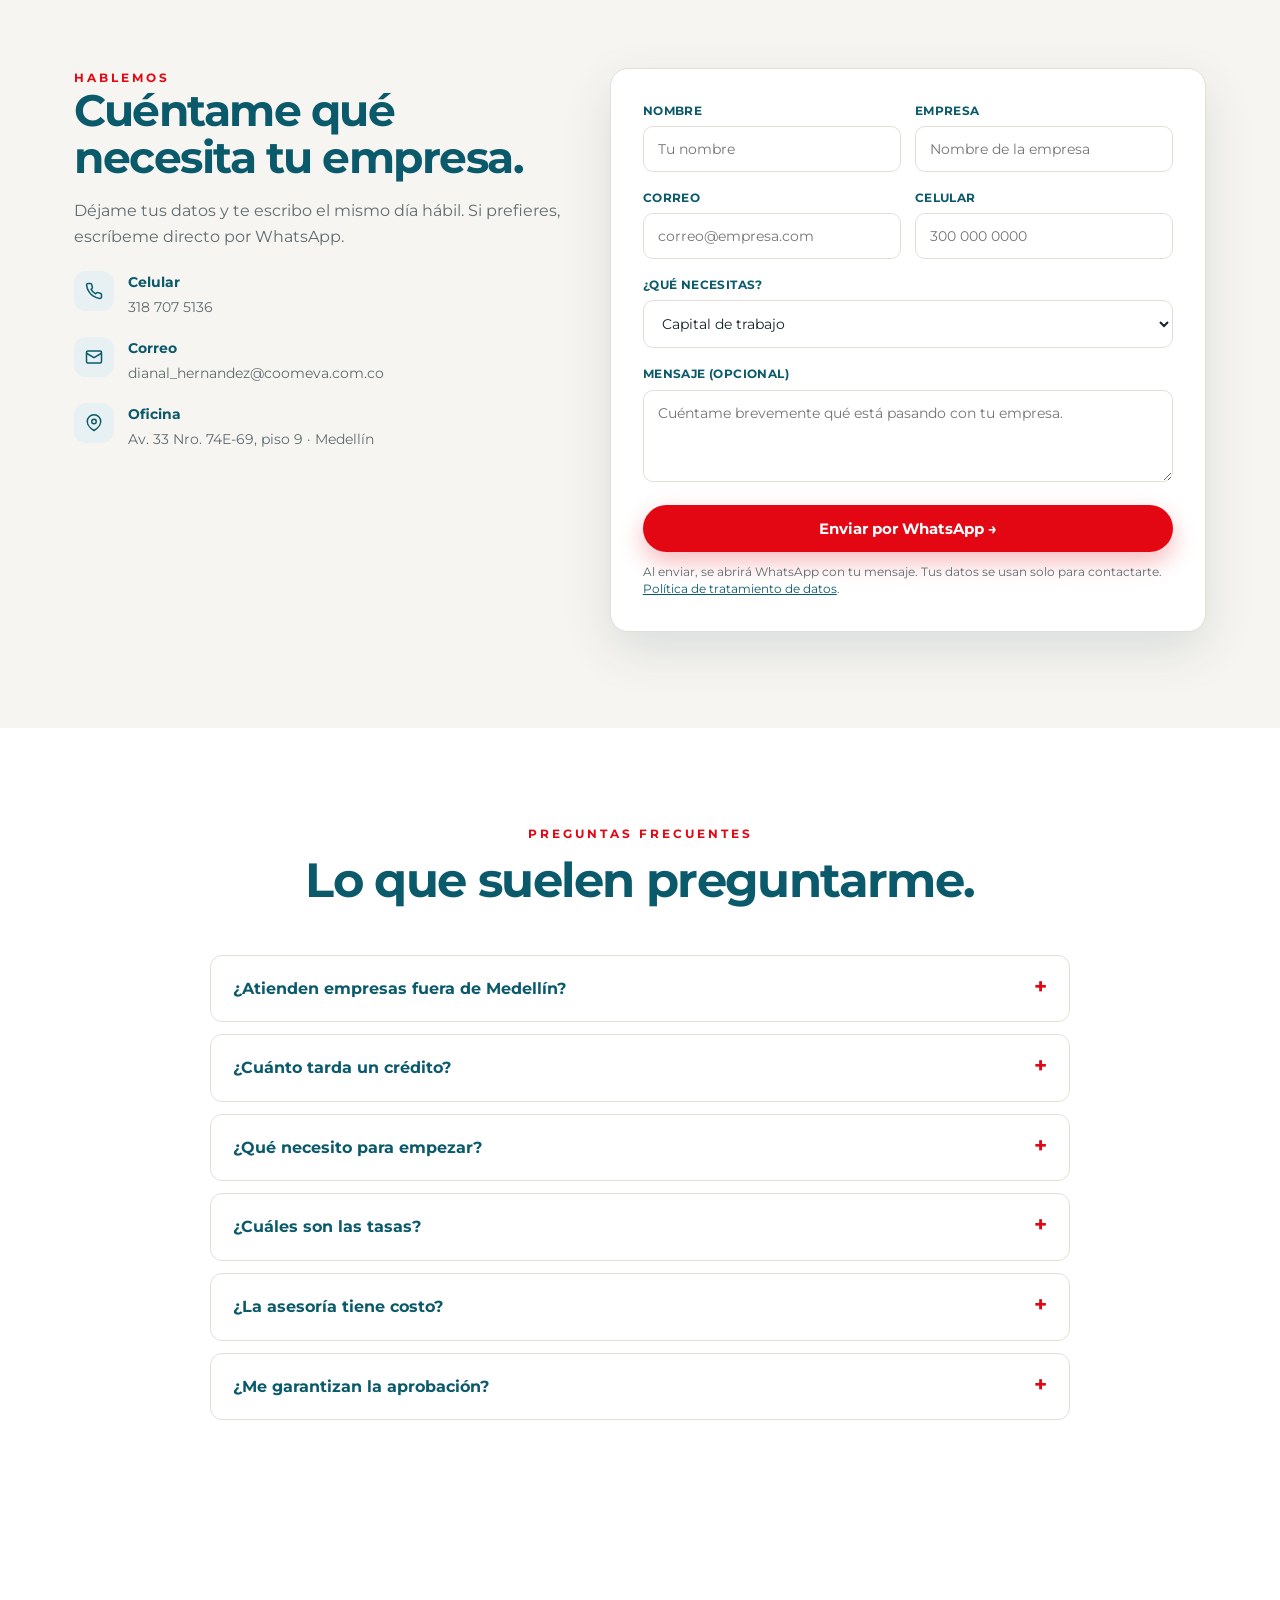
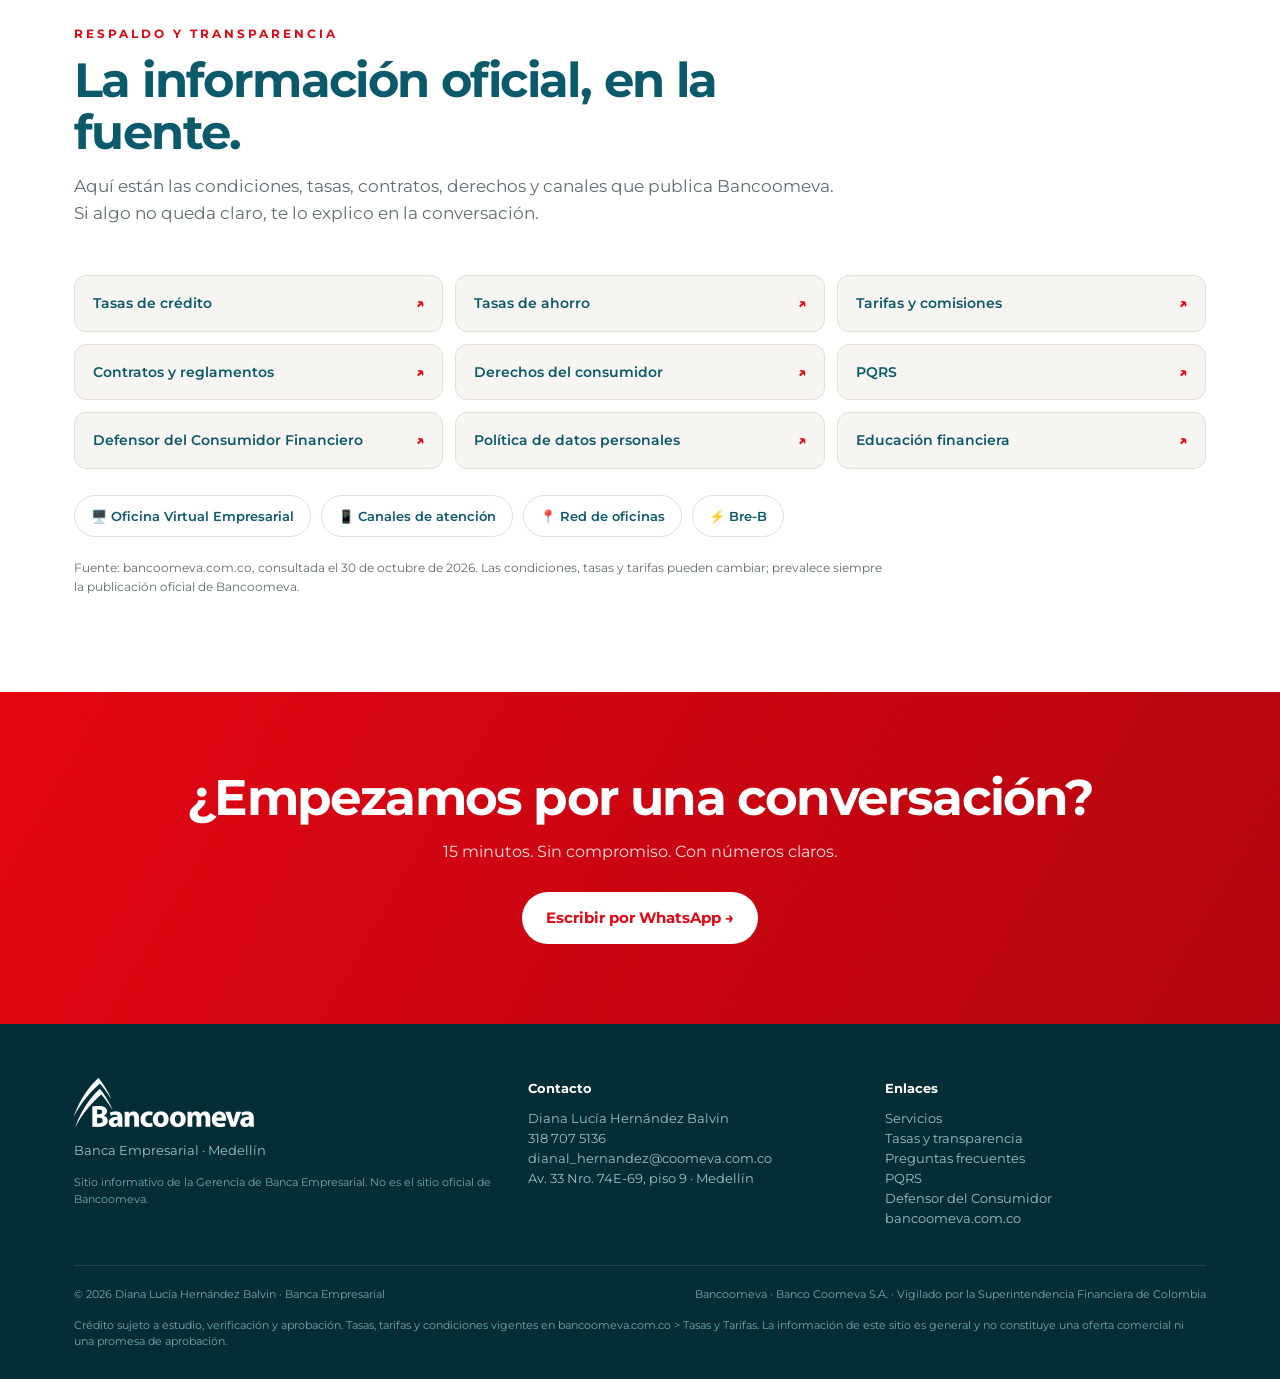
==== commit 86519abc: "Landing: chatbot con entrada, trámites y Bre-B" ====
--- a/index.html
+++ b/index.html
@@ -222,6 +222,9 @@
   .msg.bot{background:#fff;border:1px solid var(--line);color:var(--ink);align-self:flex-start;border-bottom-left-radius:4px}
   .msg.user{background:var(--teal);color:#fff;align-self:flex-end;border-bottom-right-radius:4px}
   .msg a{color:var(--red);font-weight:700;text-decoration:underline}
+  .msg.pending{color:var(--muted);font-style:italic}
+  .msg .source-links{display:flex;flex-direction:column;gap:4px;margin-top:8px;font-size:11px}
+  .msg .source-links a{color:var(--teal);font-weight:700;overflow-wrap:anywhere}
   .chat-quick{display:flex;flex-wrap:wrap;gap:7px;margin-top:2px}
   .chat-quick button{border:1px solid var(--line);background:#fff;color:var(--teal);font-family:inherit;font-size:11.5px;font-weight:700;padding:7px 11px;border-radius:100px;cursor:pointer}
   .chat-quick button:hover{border-color:var(--teal);background:var(--teal-soft)}
@@ -827,6 +830,7 @@
       <button data-intent="tramites">Trámites</button>
       <button data-intent="linea">Líneas de Atención</button>
       <button data-intent="breb">Bre-B</button>
+      <button data-intent="faq">Preguntas Frecuentes</button>
       <button data-intent="agenda">Hablar con Diana</button>
     </div>
     <div class="chat-input">
@@ -913,11 +917,19 @@
   const chatInput = document.getElementById('chatInput');
   const chatSend = document.getElementById('chatSend');
   let chatClosed = false;
+  // Configure only after deploying the secure Worker endpoint. Never store API keys here.
+  const CHATBOT_API_URL = window.BANCOOMEVA_CHAT_API_URL || '';
 
   const answers = {
     tramites: 'Puede solicitar extractos, certificados, paz y salvos y soporte de canales virtuales. <button class="chat-action" data-action="support">Solicitar Documentos</button>',
     linea: 'Línea Empresarial Bancoomeva:<br>• Nacional: <a href="tel:018000941318">01 8000 941 318</a> · Opción 4 y 2<br>• Móvil: <a href="tel:+573009109898">300 910 9898</a> · Opción 2, 4 y 2<br>• Correo: <a href="mailto:bancoomeva_empresarial@coomeva.com.co">bancoomeva_empresarial@coomeva.com.co</a><br>Horario: lunes a viernes, 8:00 a.m. – 6:00 p.m.',
     breb: 'Bre-B es el sistema de pagos inmediatos del Banco de la República. Permite enviar y recibir dinero en segundos, 24/7, entre bancos y billeteras, con una llave (celular, correo, cédula, alias @coo+celular o QR). El dinero llega en menos de 20 segundos y puedes asociar hasta 5 llaves. Está disponible en la app y en la banca virtual.<br><a href="https://www.bancoomeva.com.co/publicaciones/164752/bre-b/" target="_blank" rel="noopener">Ver guía oficial</a>',
+    faq: '¿Qué te gustaría consultar?<div class="chat-quick"><button data-intent="faq-credit-time">¿Cuánto tarda un crédito?</button><button data-intent="faq-docs">¿Qué documentos necesito?</button><button data-intent="faq-rates">¿Cuáles son las tasas?</button><button data-intent="faq-cost">¿La asesoría tiene costo?</button><button data-intent="faq-approval">¿Garantizan aprobación?</button></div>',
+    'faq-credit-time': 'El tiempo depende del producto, de que la documentación esté completa y de la evaluación de crédito. Diana puede revisar tu caso y orientarte sobre el siguiente paso.',
+    'faq-docs': 'Para iniciar una solicitud empresarial normalmente se solicitan RUT, certificado de Cámara de Comercio, estados financieros y documento del representante legal. Los requisitos pueden variar por producto. <button class="chat-action" data-action="support">Solicitar acompañamiento documental</button>',
+    'faq-rates': 'Las tasas y tarifas pueden cambiar y dependen del producto y las condiciones vigentes. Consulta la fuente oficial: <a href="https://www.bancoomeva.com.co/publicaciones/163812/tasas-y-tarifas/" target="_blank" rel="noopener">Tasas y Tarifas Bancoomeva</a>.',
+    'faq-cost': 'La conversación inicial y la orientación comercial no tienen costo. Las condiciones y costos de cada producto se informan en su ficha y en Tasas y Tarifas oficiales.',
+    'faq-approval': 'No. La aprobación depende del estudio, la información entregada y las políticas vigentes de Bancoomeva. Diana puede ayudarte a preparar la solicitud; la decisión la toma el banco.',
     agenda: 'Con gusto. <a href="https://wa.me/573187075136?text=Hola%20Diana%2C%20necesito%20acompa%C3%B1amiento%20con%20mi%20documentaci%C3%B3n." target="_blank" rel="noopener">Escríbeme por WhatsApp</a> y reviso tu caso.',
     ove: 'Puede ingresar a la Oficina Virtual Empresarial aquí: <a href="https://oficinavirtualemp.bancoomeva.com.co/" target="_blank" rel="noopener">Abrir Oficina Virtual</a>.',
     credito: 'La revisión de crédito la hago directamente contigo, según tu operación y tu flujo de caja. <a href="https://wa.me/573187075136?text=Hola%20Diana%2C%20quiero%20revisar%20una%20alternativa%20de%20cr%C3%A9dito." target="_blank" rel="noopener">Escríbeme por WhatsApp</a> y lo miramos.',
@@ -980,6 +992,12 @@
   function detectIntent(text) {
     const s = normalize(text);
     if (/bre-?b|llave/.test(s)) return 'breb';
+    if (/cuanto tarda|tiempo.*credito|demora.*credito/.test(s)) return 'faq-credit-time';
+    if (/que documento|documentacion|requisitos.*document/.test(s)) return 'faq-docs';
+    if (/tasa|tarifa|interes/.test(s)) return 'faq-rates';
+    if (/costo.*asesoria|asesoria.*costo|cobran.*asesoria/.test(s)) return 'faq-cost';
+    if (/garantiza.*aprob|aprobacion.*garant/.test(s)) return 'faq-approval';
+    if (/preguntas frecuentes|pregunta frecuente|faq/.test(s)) return 'faq';
     if (/documento|extracto|certificado|paz|salvo|tramite/.test(s)) return 'tramites';
     if (/oficina virtual|ove|banca movil|app/.test(s)) return 'ove';
     if (/linea|telefono|contacto|correo|horario/.test(s)) return 'linea';
@@ -988,11 +1006,59 @@
     if (/gracias/.test(s)) return 'gracias';
     return null;
   }
+  function addAIAnswer(answer, sources = []) {
+    const d = document.createElement('div');
+    d.className = 'msg bot';
+    const text = document.createElement('div');
+    text.textContent = answer || 'No tengo una respuesta verificada. Puedo conectarte con Diana.';
+    d.appendChild(text);
+    const safeSources = sources.filter(s => {
+      try {
+        const host = new URL(s.url).hostname;
+        return host === 'bancoomeva.com.co' || host.endsWith('.bancoomeva.com.co');
+      } catch { return false; }
+    });
+    if (safeSources.length) {
+      const links = document.createElement('div');
+      links.className = 'source-links';
+      safeSources.slice(0, 3).forEach(s => {
+        const a = document.createElement('a');
+        a.href = s.url; a.target = '_blank'; a.rel = 'noopener';
+        a.textContent = 'Fuente oficial: ' + (s.title || 'Bancoomeva');
+        links.appendChild(a);
+      });
+      d.appendChild(links);
+    }
+    chatBody.appendChild(d);
+    chatBody.scrollTop = chatBody.scrollHeight;
+  }
+  async function askAI(text) {
+    const pending = document.createElement('div');
+    pending.className = 'msg bot pending';
+    pending.textContent = 'Consultando información oficial de Bancoomeva…';
+    chatBody.appendChild(pending);
+    chatBody.scrollTop = chatBody.scrollHeight;
+    try {
+      const res = await fetch(CHATBOT_API_URL, {
+        method: 'POST', headers: {'Content-Type': 'application/json'},
+        body: JSON.stringify({message: text})
+      });
+      if (!res.ok) throw new Error('api');
+      const data = await res.json();
+      pending.remove();
+      addAIAnswer(data.answer, data.sources || []);
+    } catch (e) {
+      pending.remove();
+      const key = detectIntent(text);
+      addMsg(key ? answers[key] : answers.fallback, 'bot');
+    }
+  }
   function sendText() {
     const text = chatInput.value.trim();
     if (!text) return;
     addMsg(text, 'user');
     chatInput.value = '';
+    if (CHATBOT_API_URL) { askAI(text); return; }
     const key = detectIntent(text);
     setTimeout(() => {
       addMsg(key ? answers[key] : answers.fallback, 'bot');
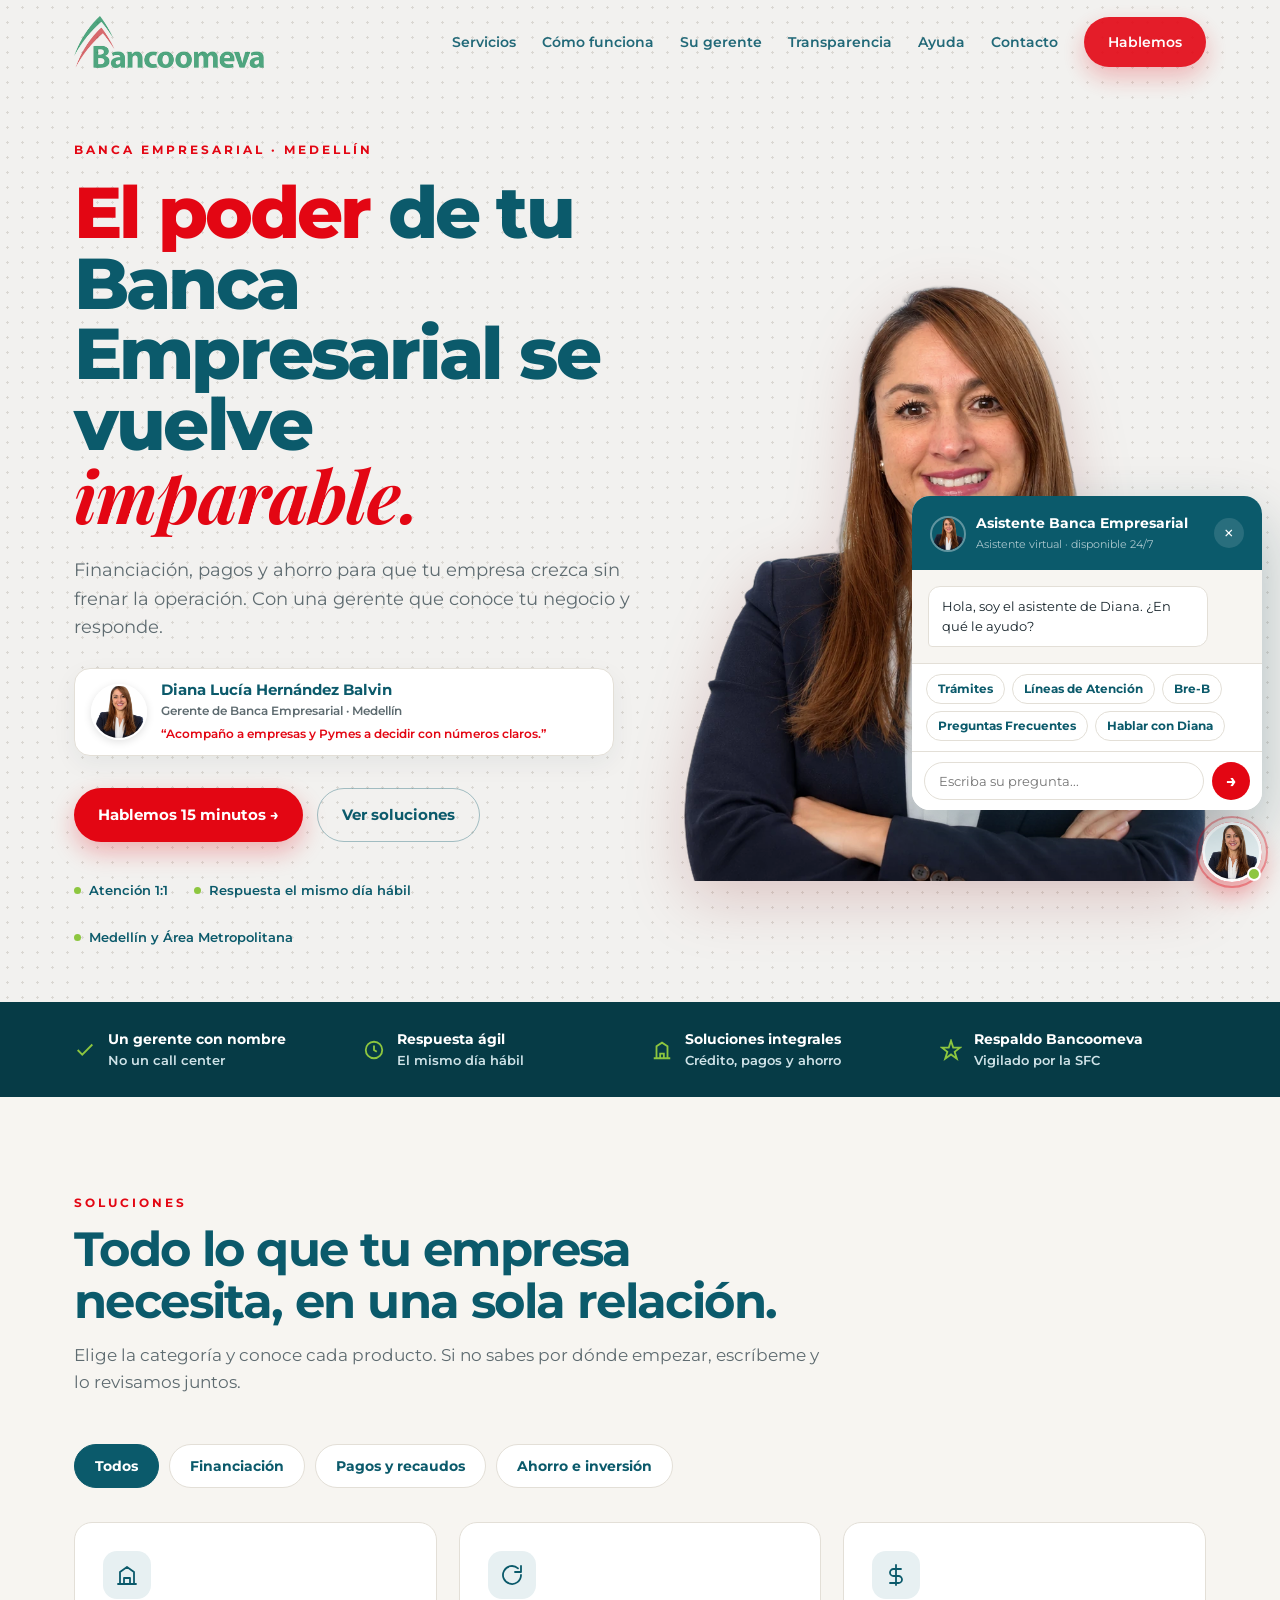
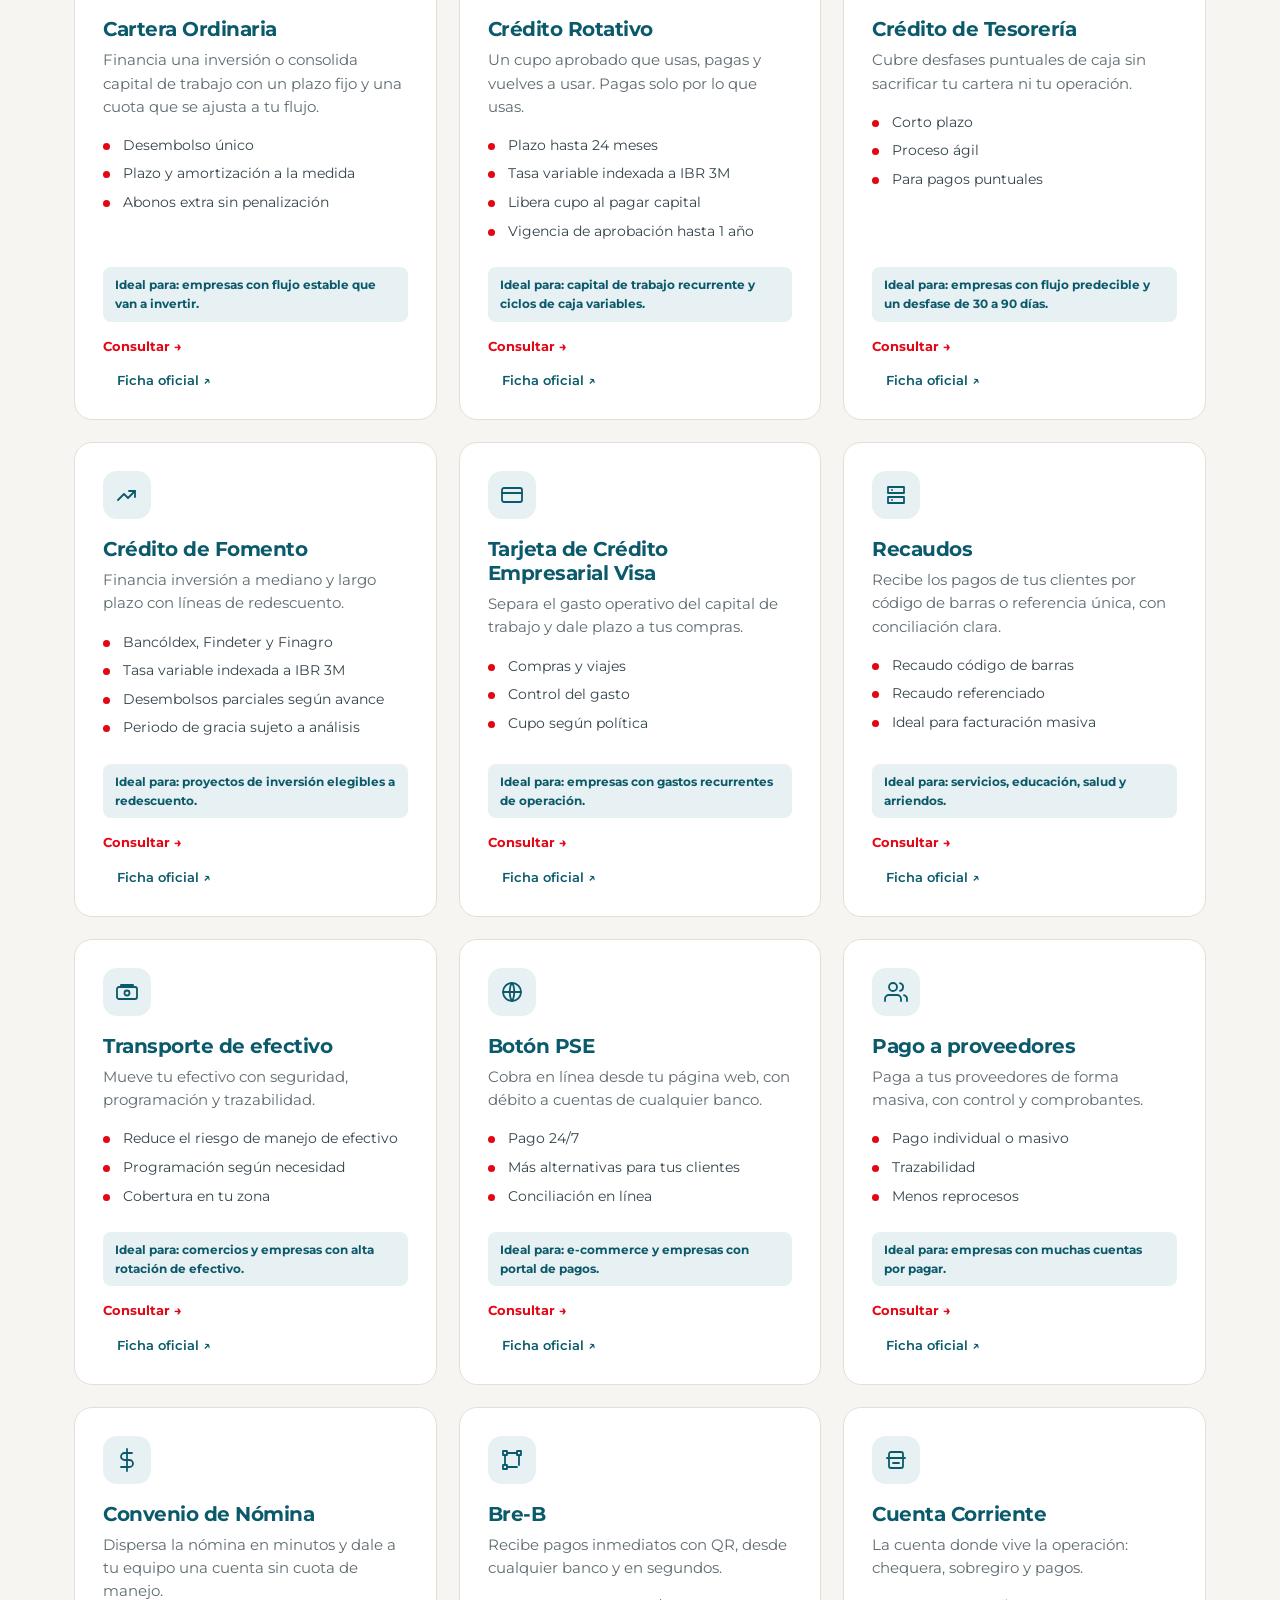
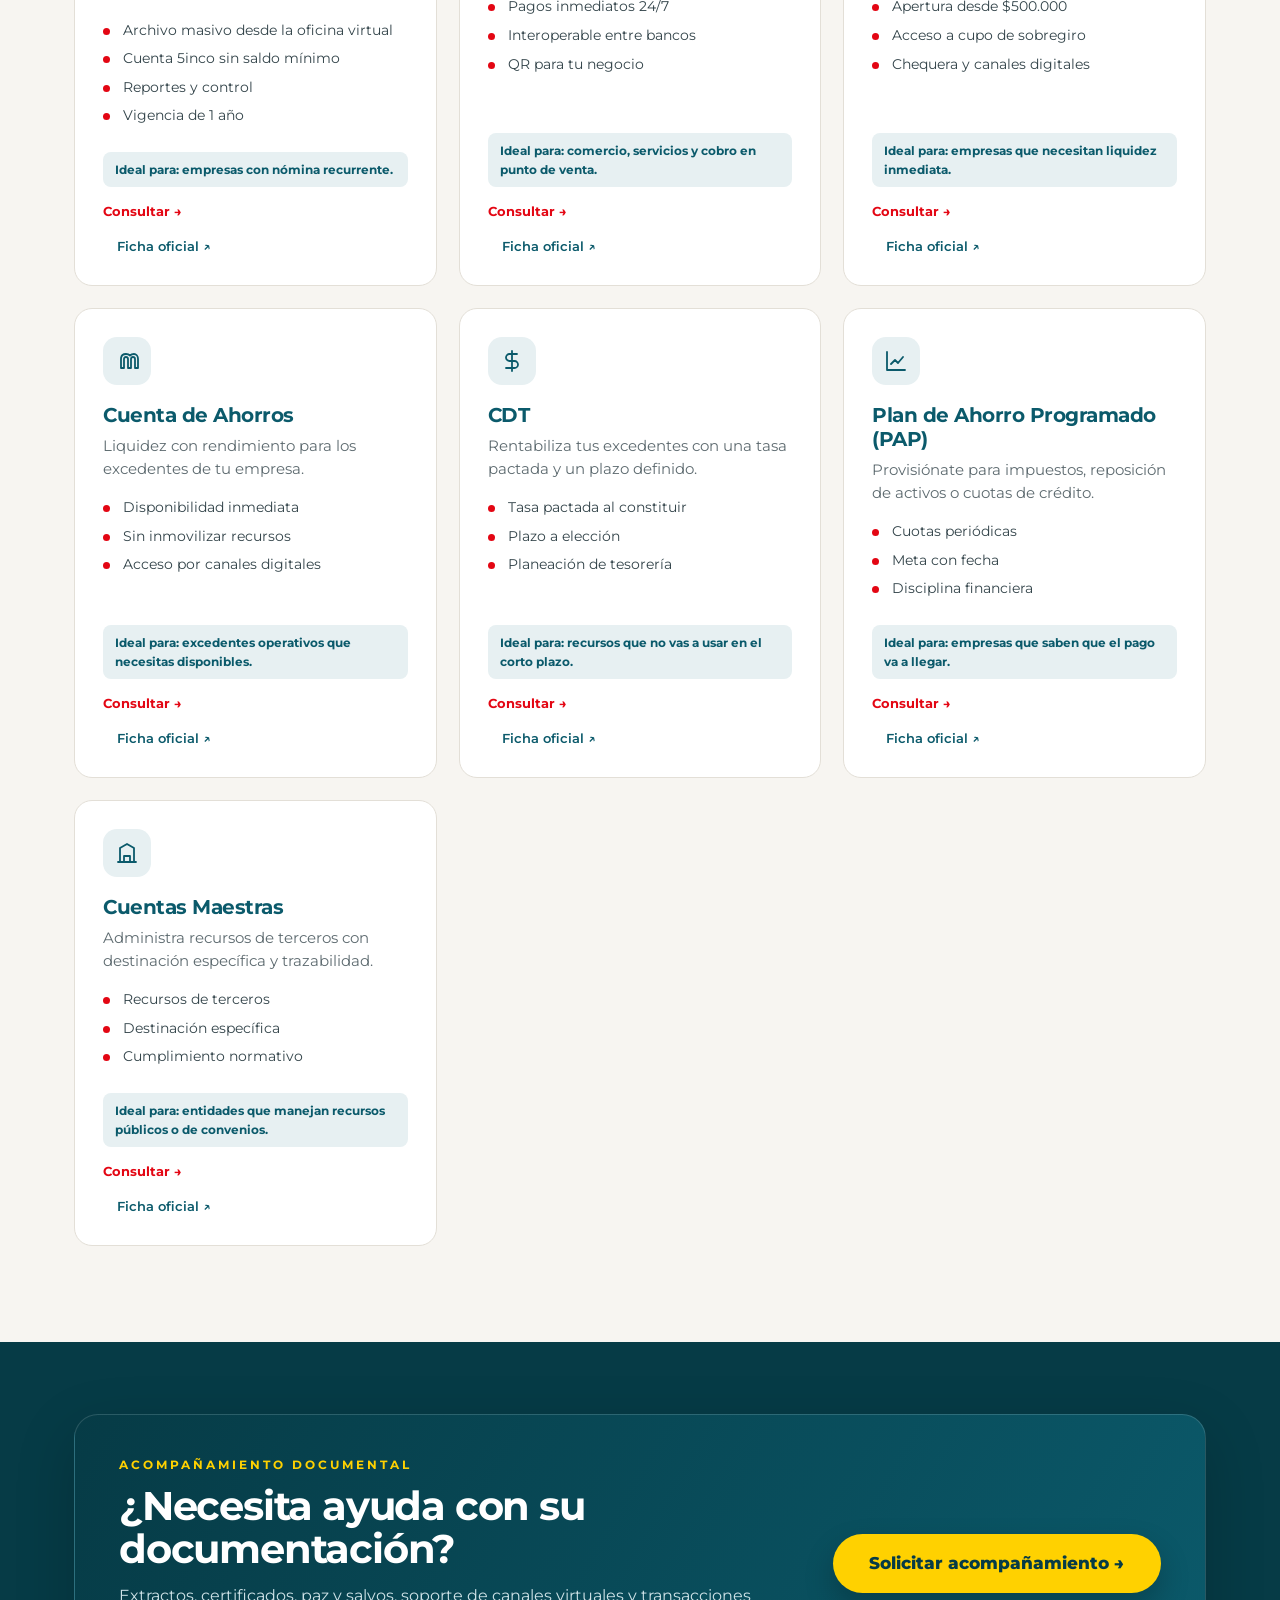
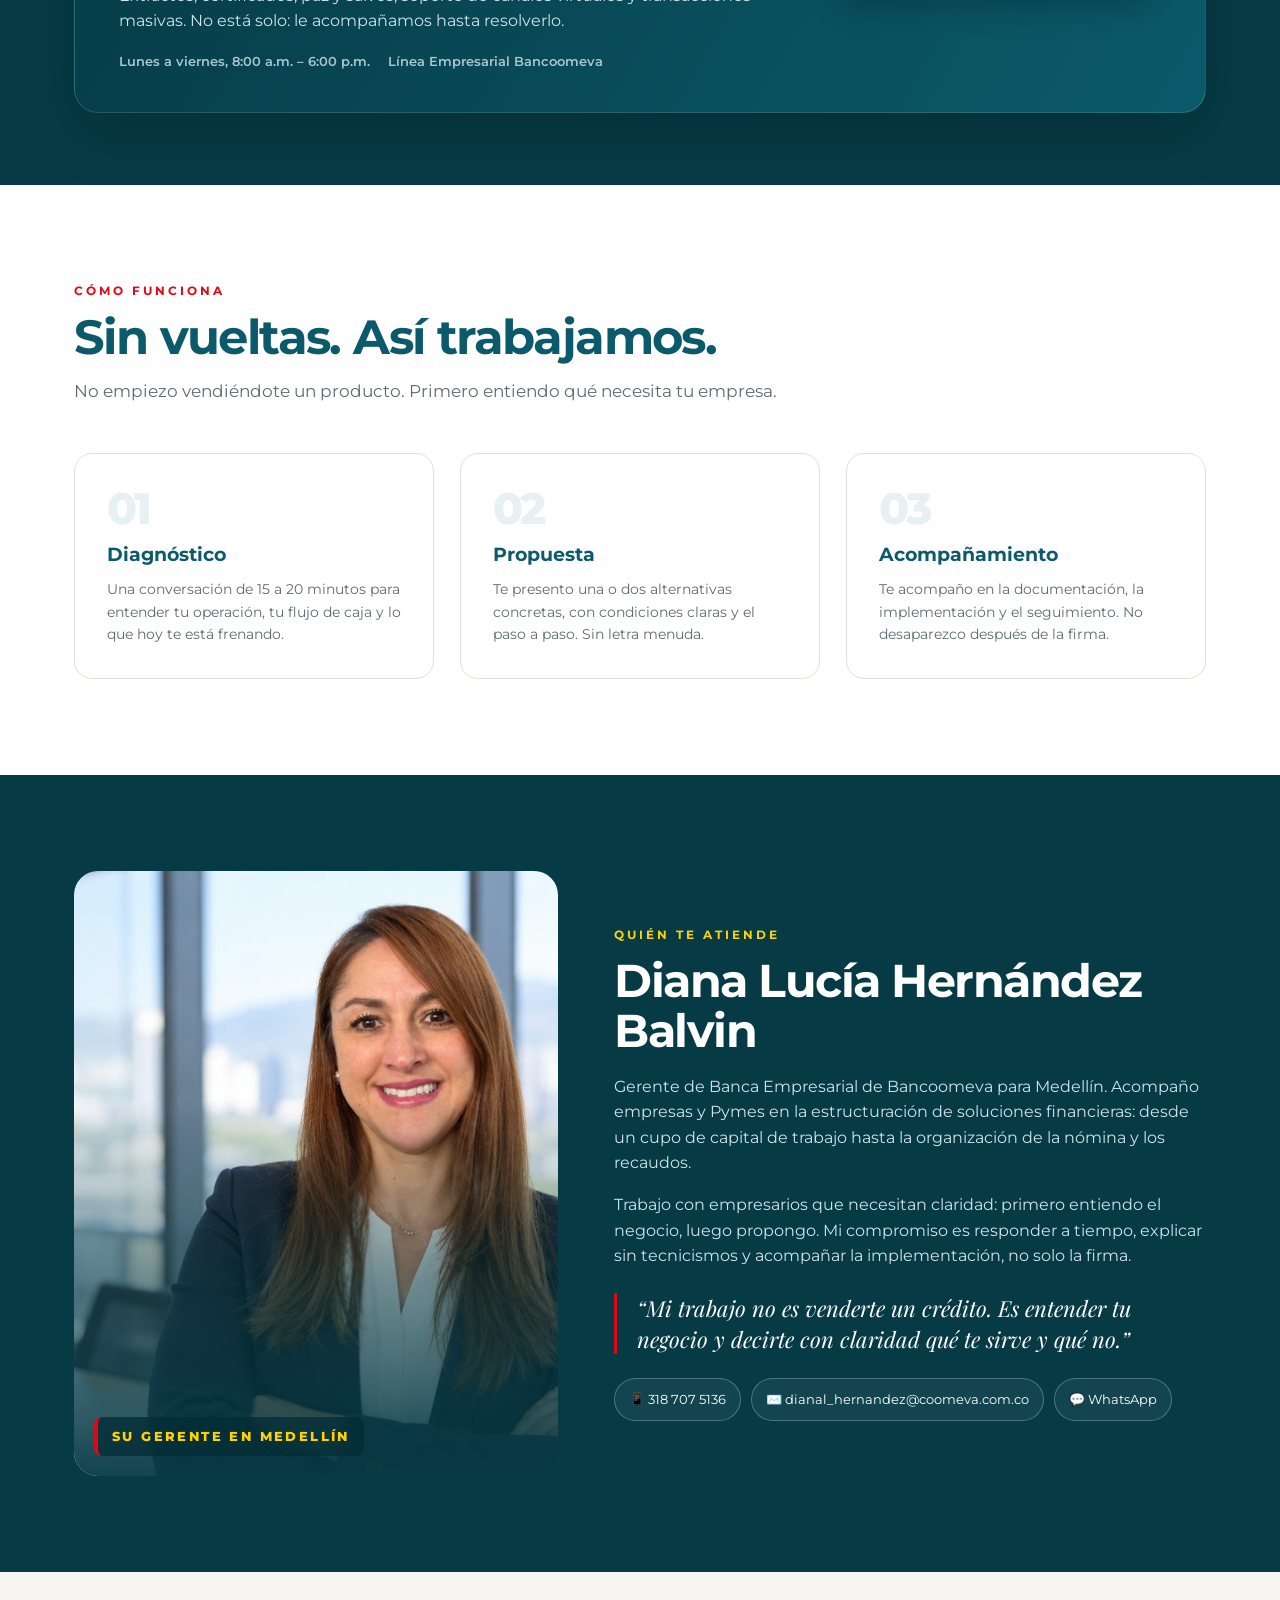
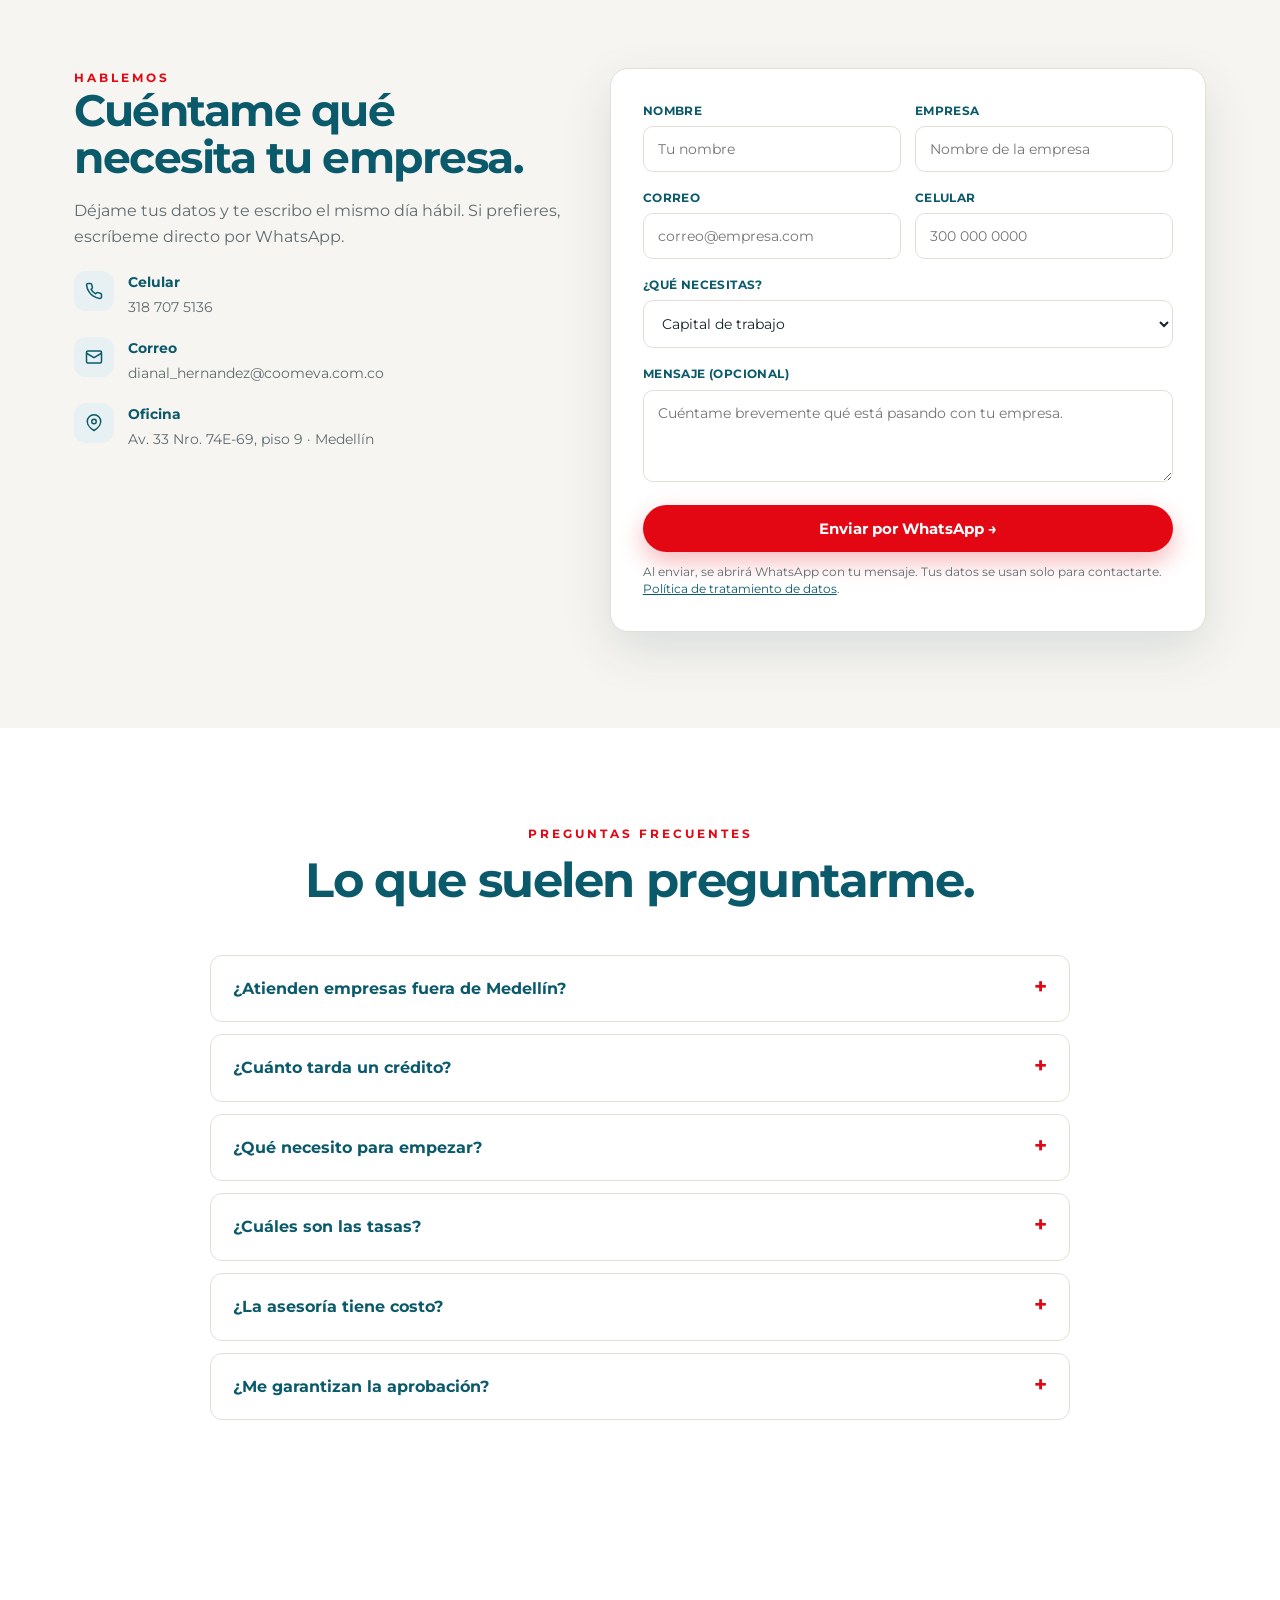
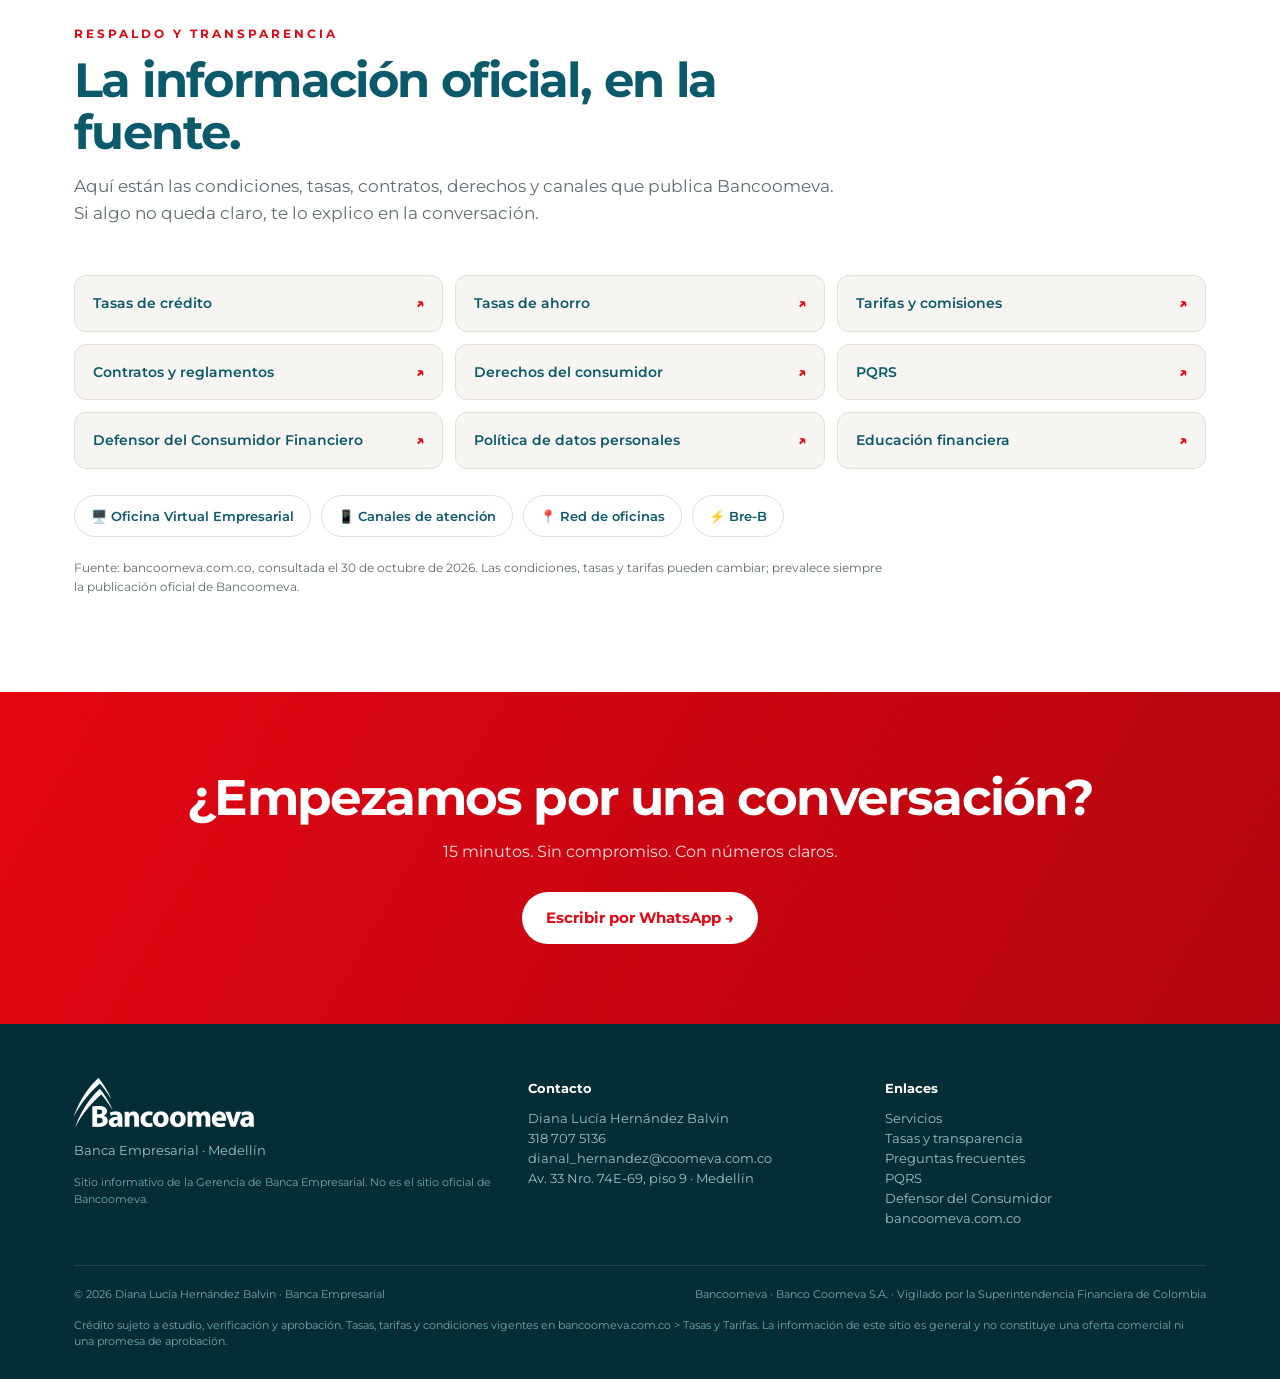
==== commit 2cb5a069: "Landing: chatbot con entrada, trámites y Bre-B" ====
--- a/index.html
+++ b/index.html
@@ -820,7 +820,7 @@
   <div class="chat-panel" id="chatPanel" aria-hidden="true">
     <div class="chat-head">
       <span class="chat-head-avatar"><img src="[data-uri]" alt=""></span>
-      <div class="chat-head-copy"><b>Asistente Banca Empresarial</b><span>Respuestas inmediatas · 24/7</span></div>
+      <div class="chat-head-copy"><b>Asistente Banca Empresarial</b><span>Asistente virtual · disponible 24/7</span></div>
       <button class="chat-close" id="chatClose" aria-label="Cerrar">×</button>
     </div>
     <div class="chat-body" id="chatBody">
@@ -966,6 +966,9 @@
   });
   chatClose.addEventListener('click', closeChat);
   window.addEventListener('load', () => {
+    if (CHATBOT_API_URL) {
+      addMsg('Estoy conectado a información pública de Bancoomeva. No escribas claves, tokens, números de cuenta ni otros datos financieros personales.', 'bot');
+    }
     setTimeout(() => {
       if (!chatClosed && !chatPanel.classList.contains('open')) openChat();
     }, 1400);
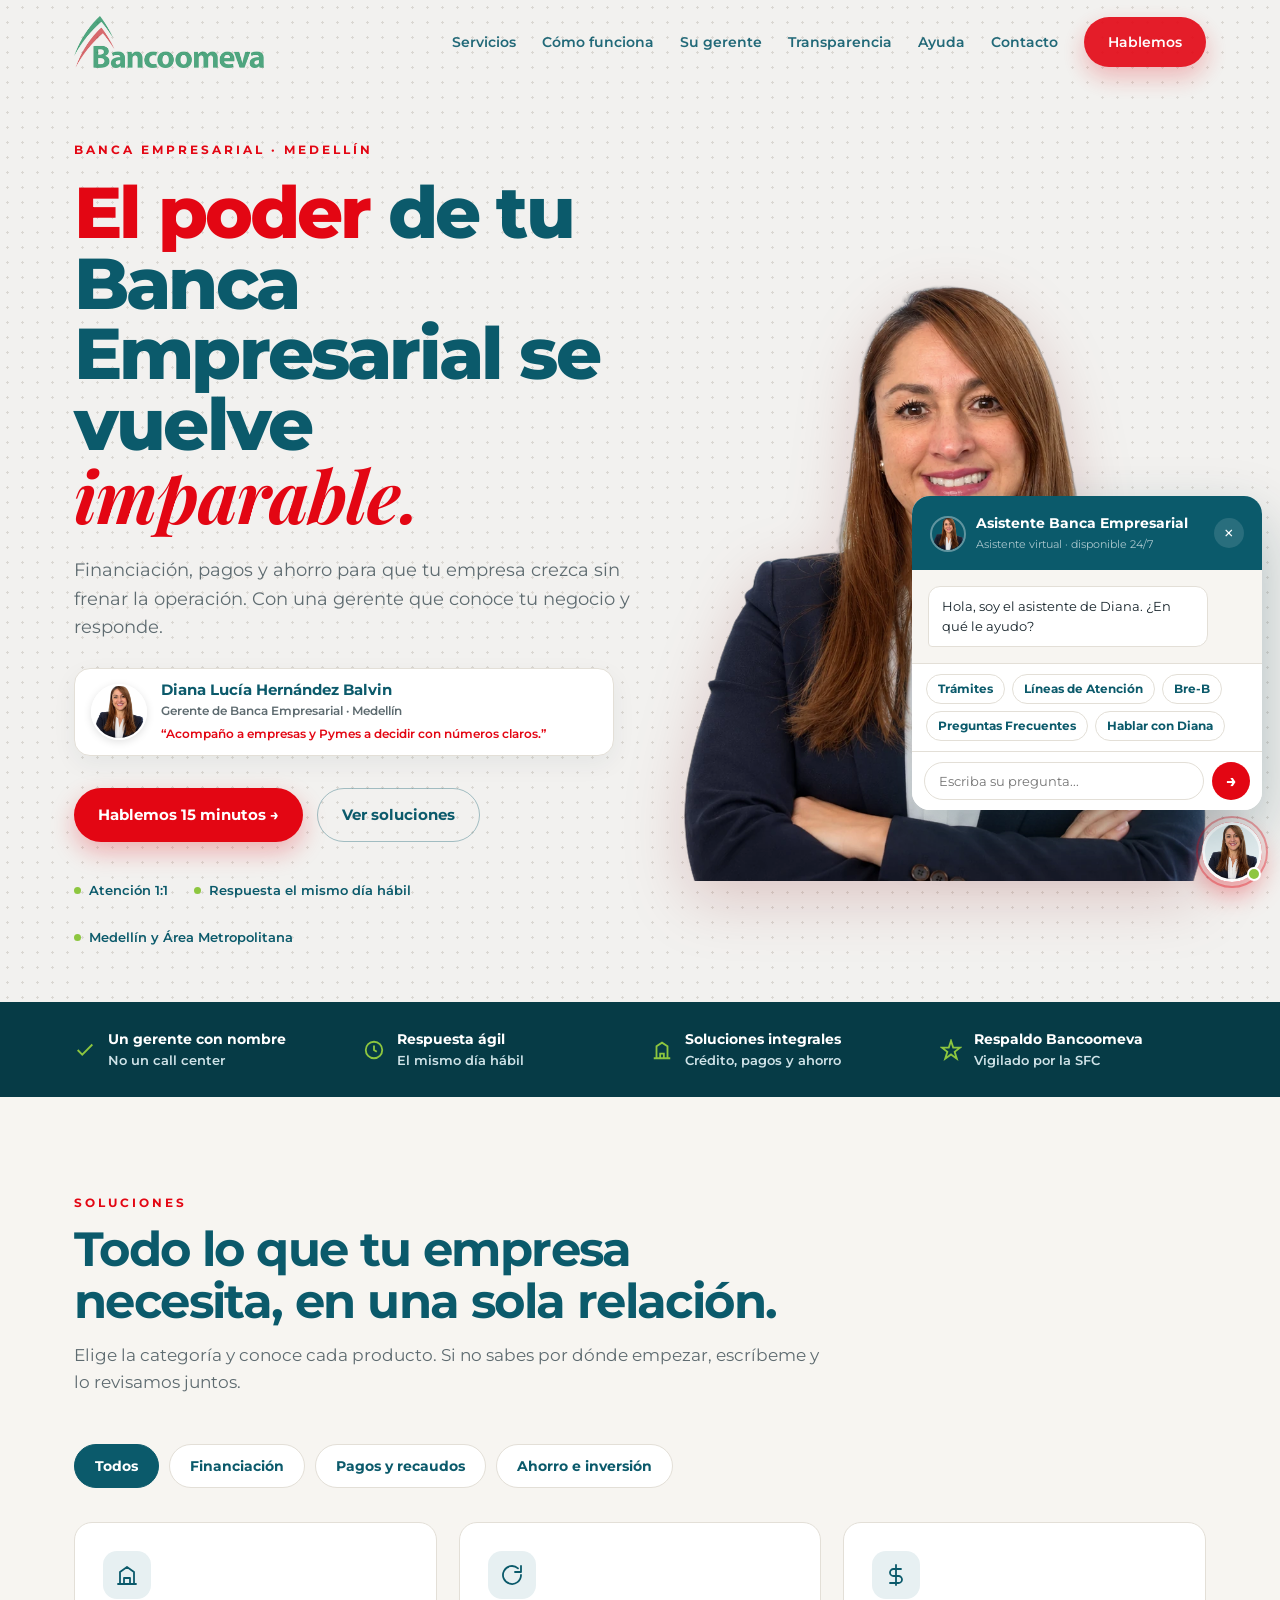
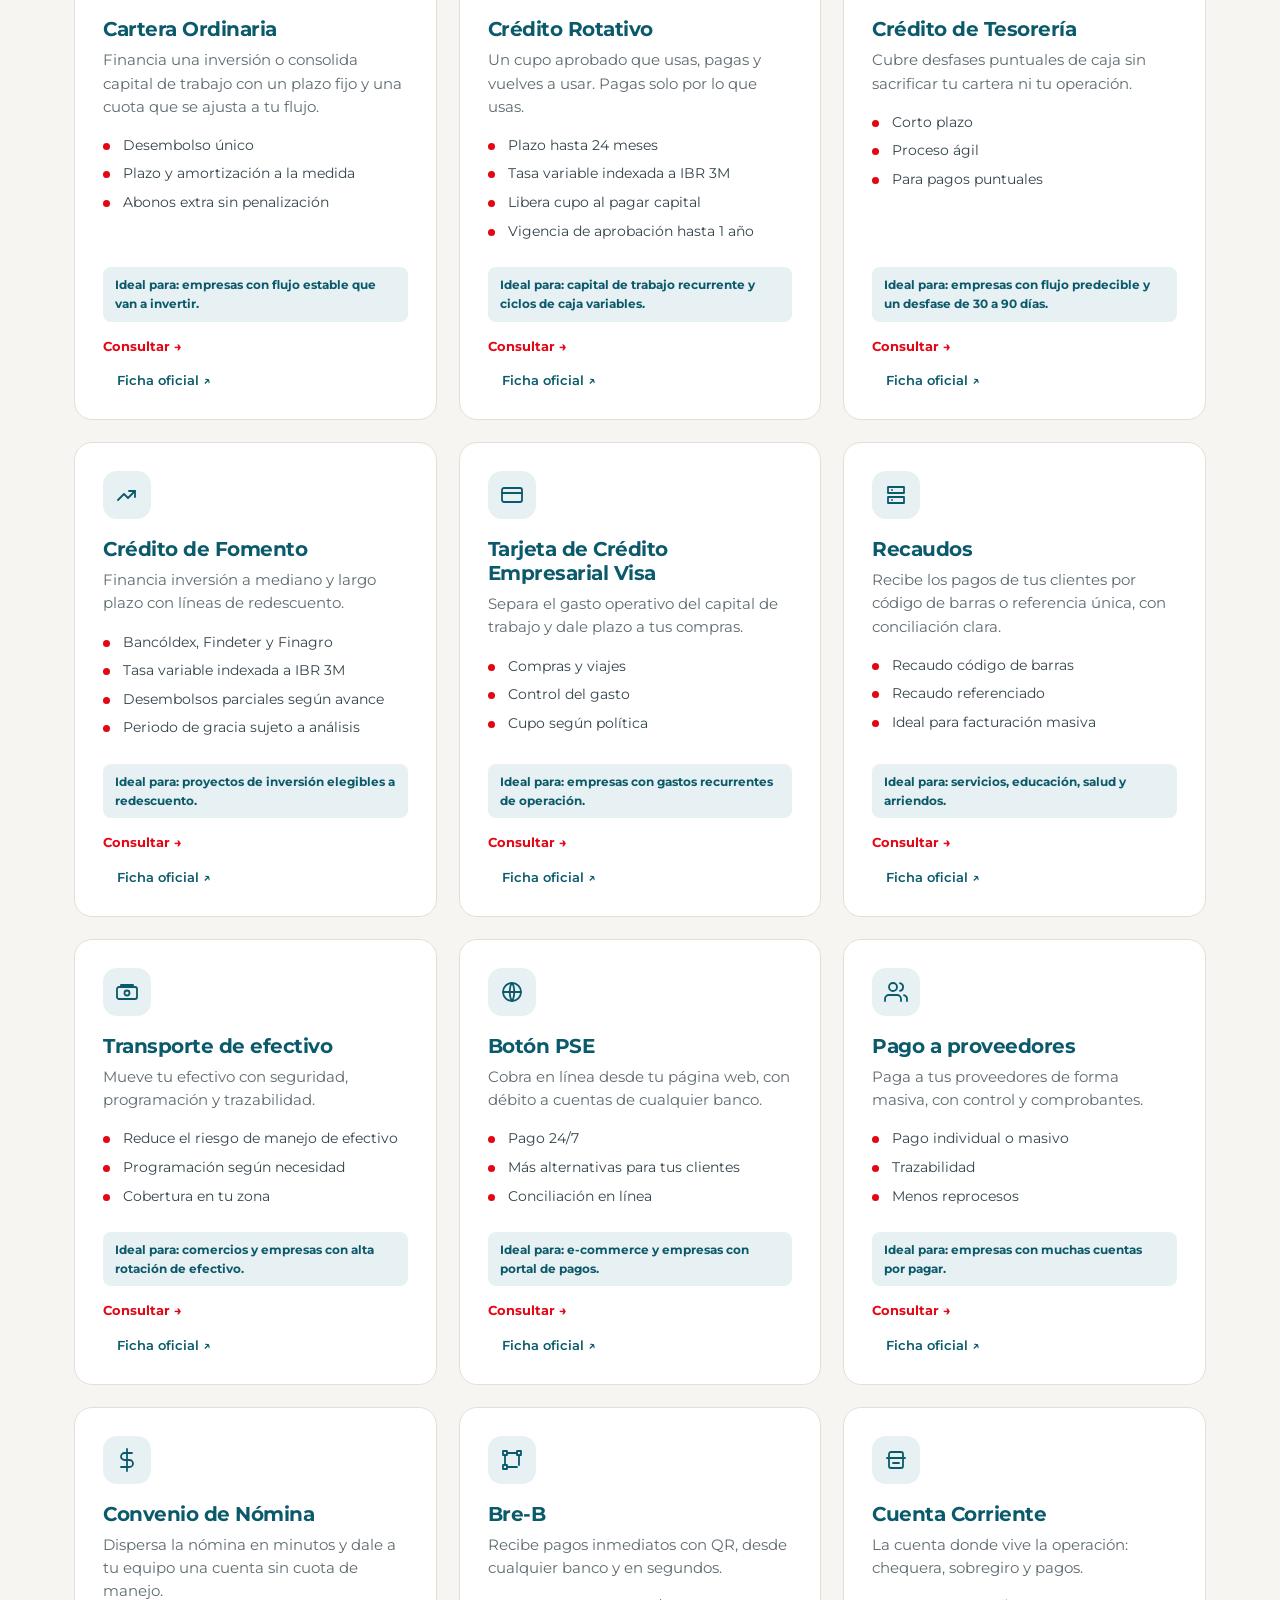
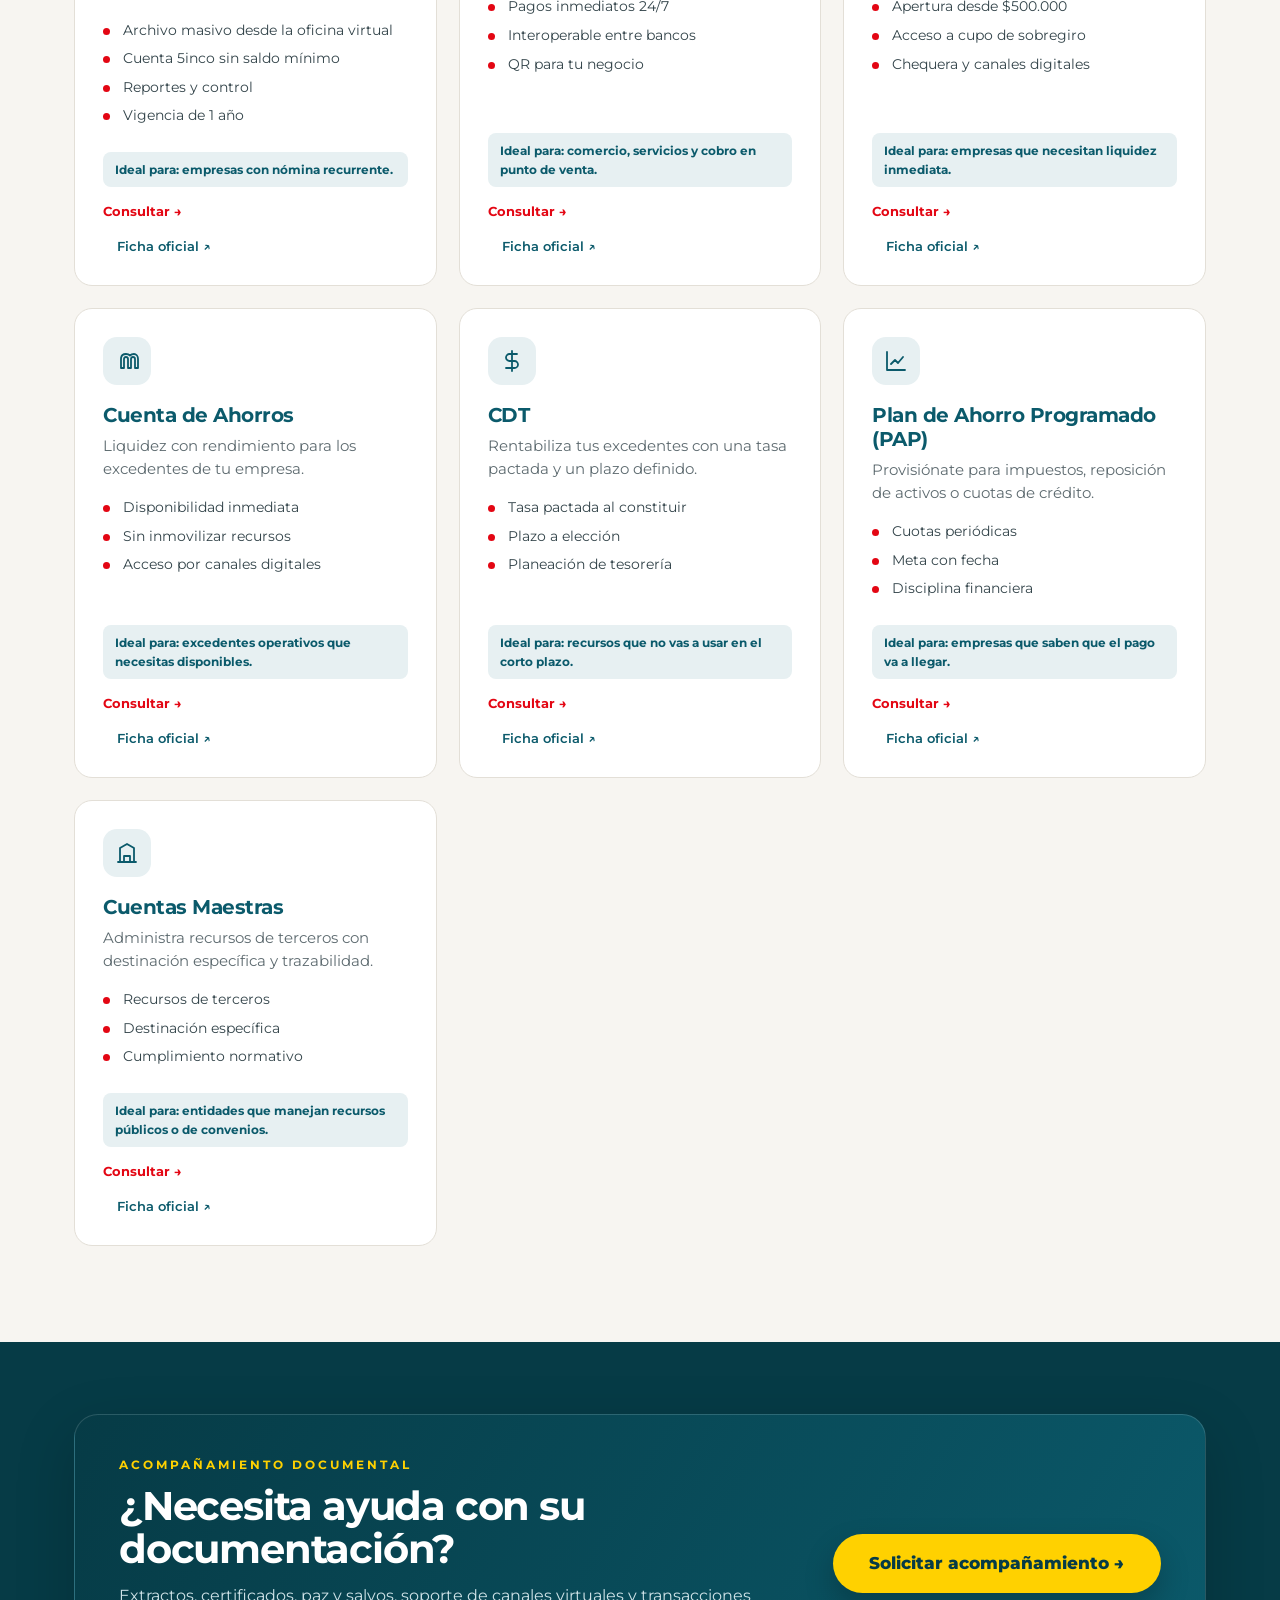
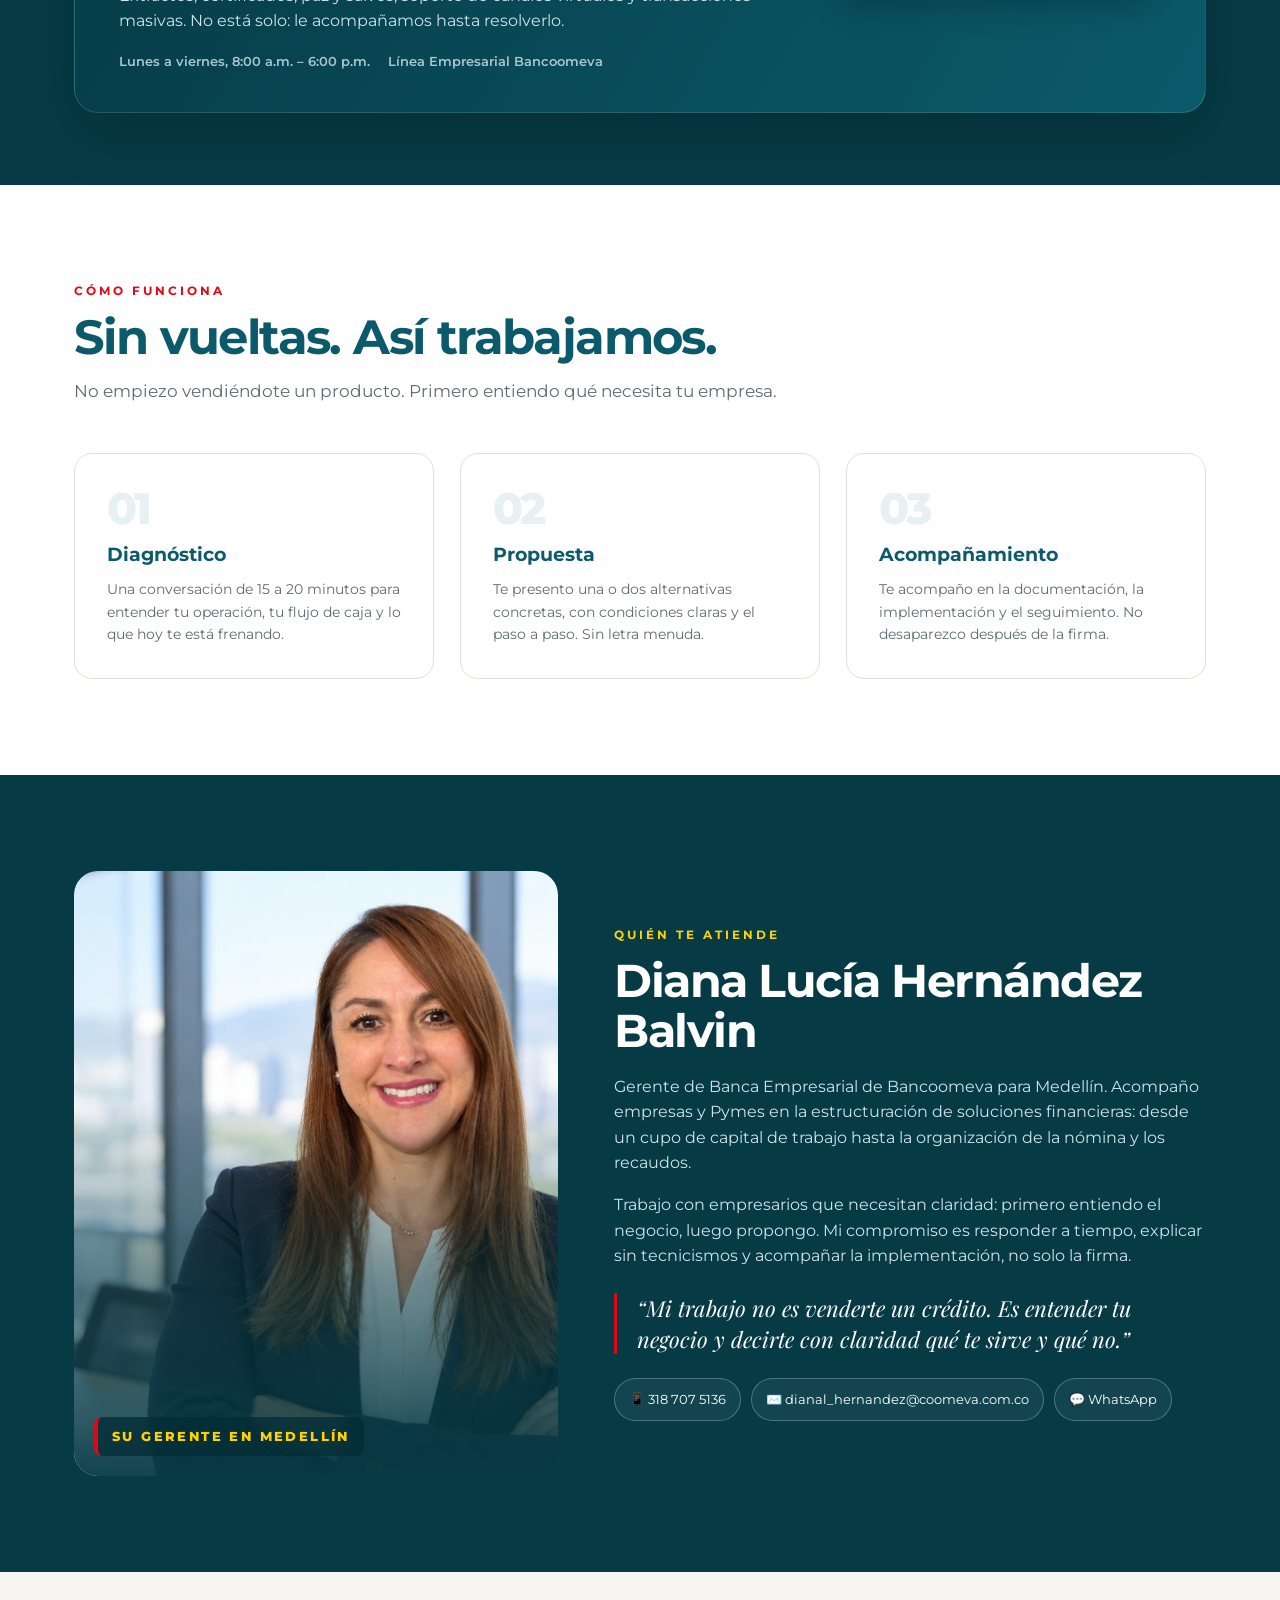
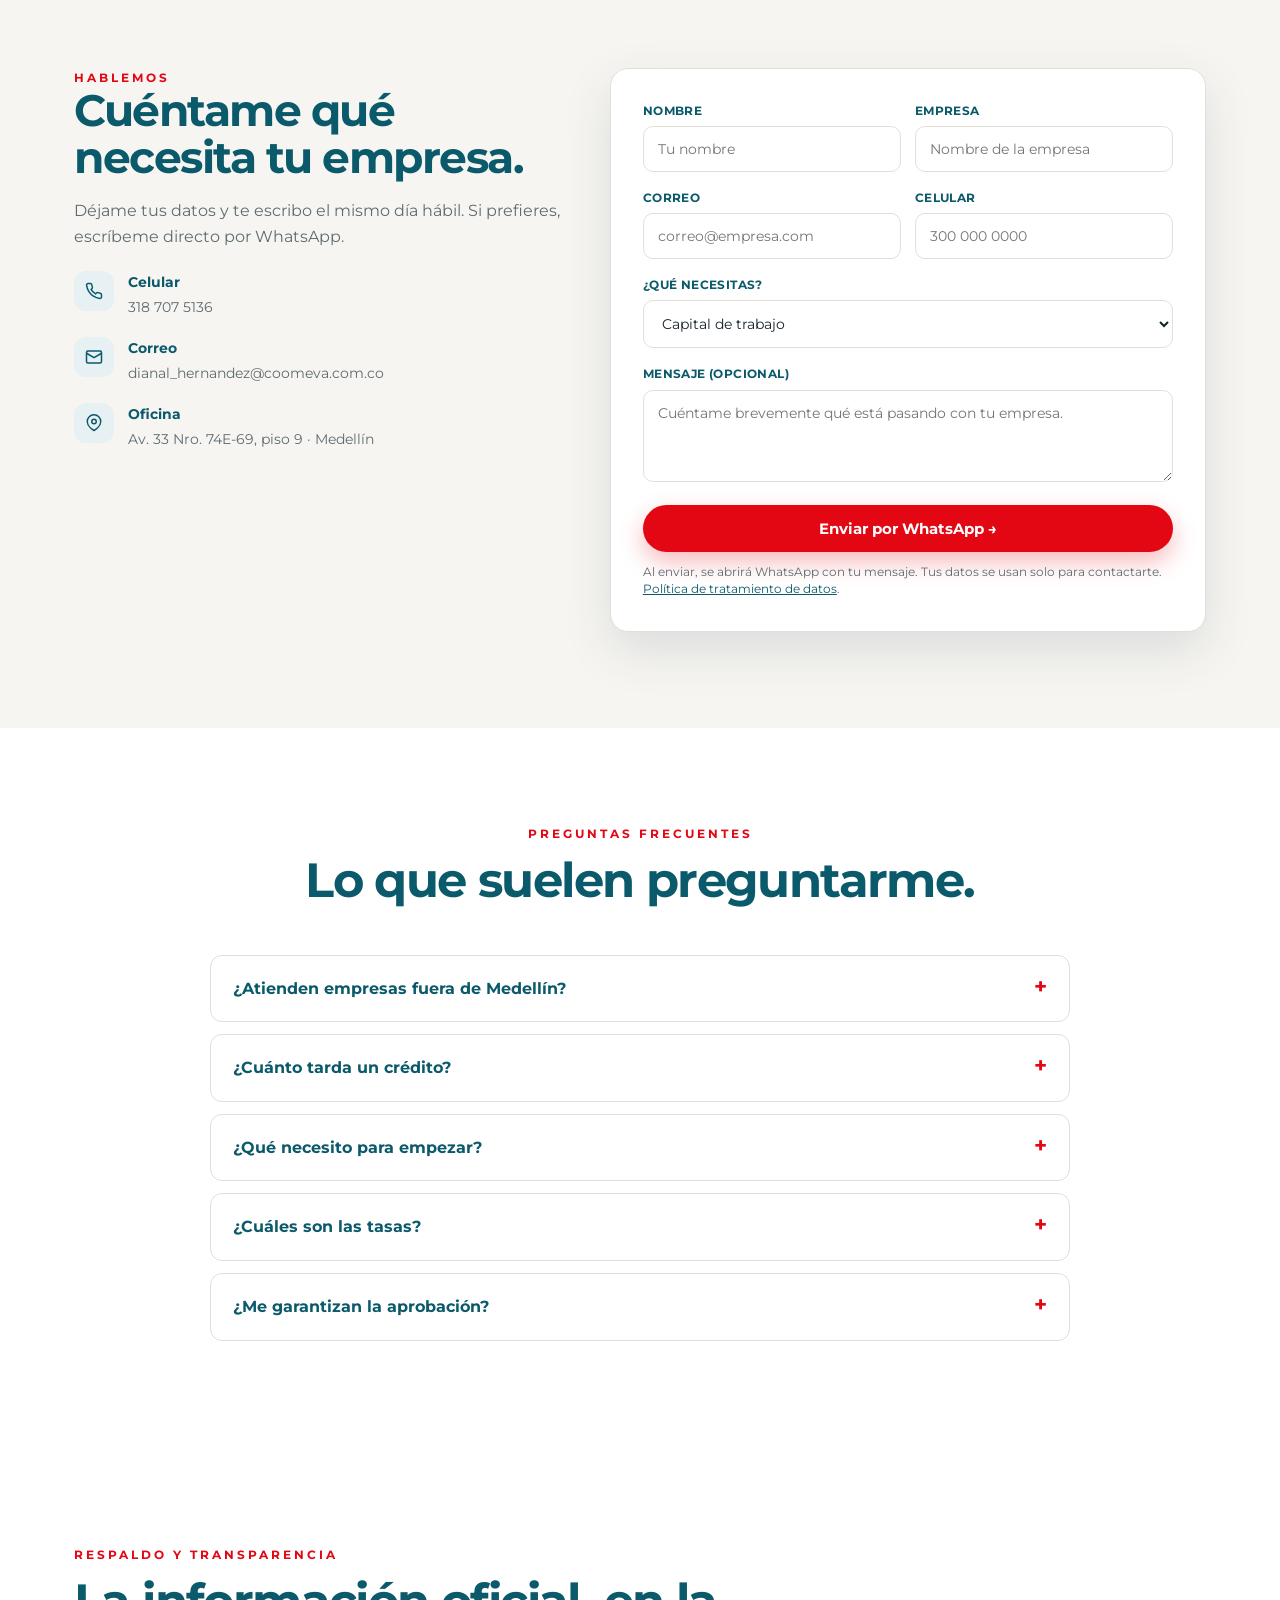
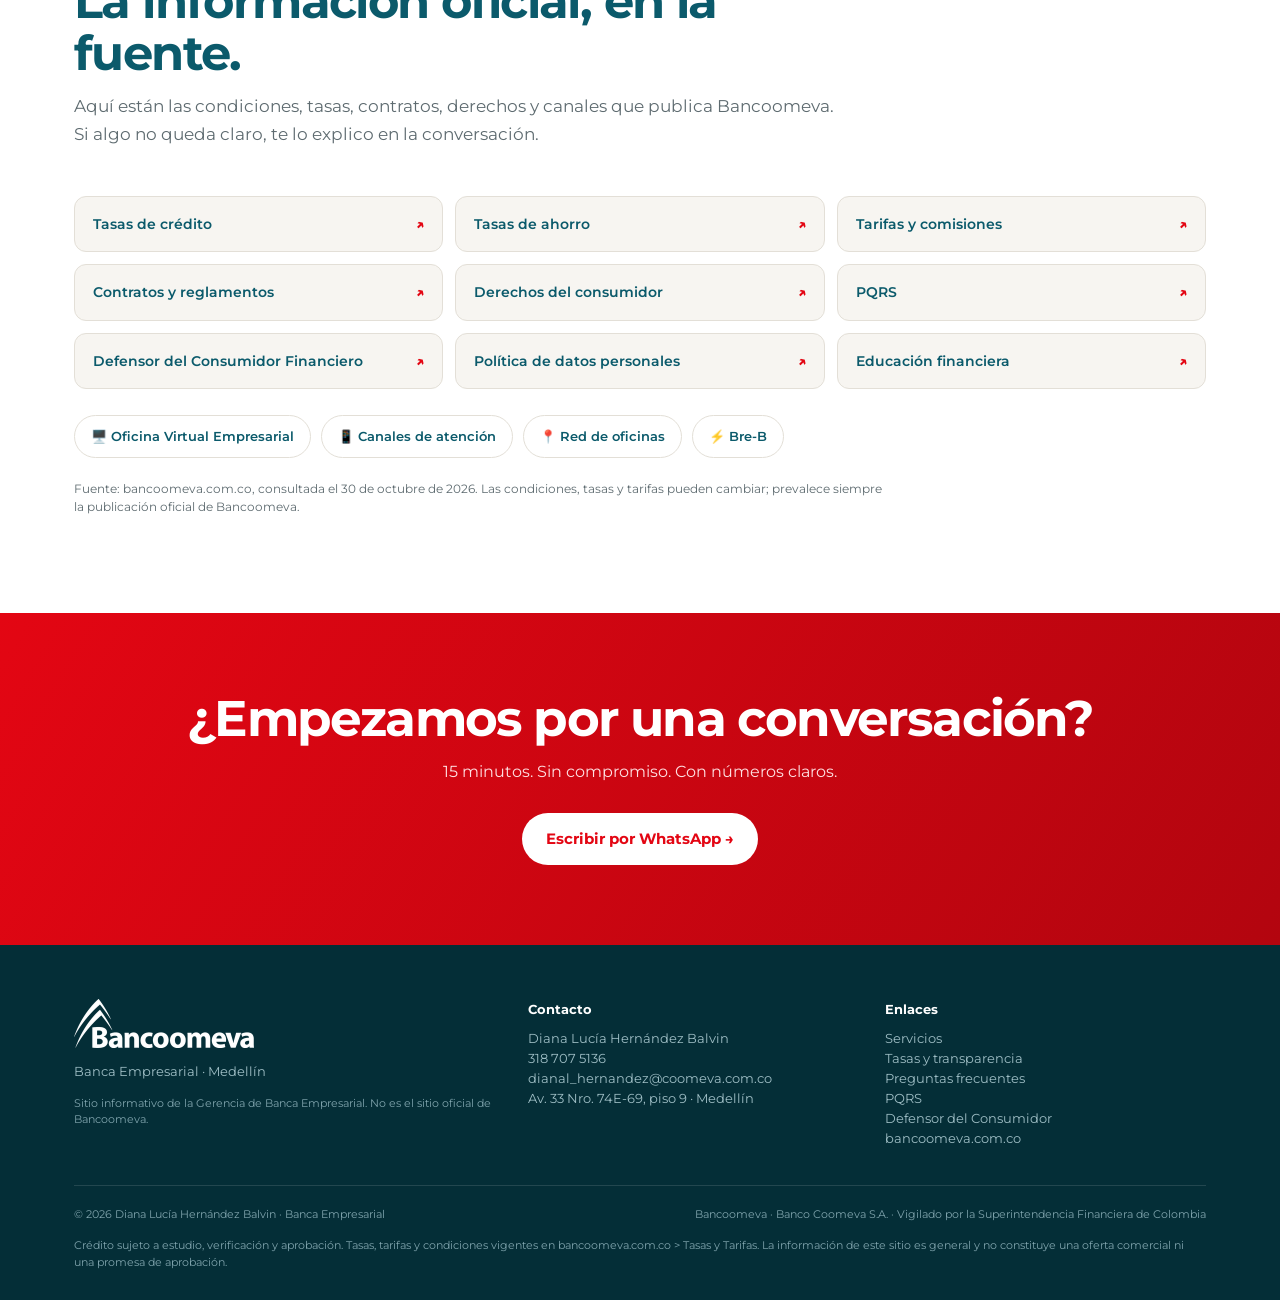
==== commit 36321c24: "Landing: chatbot con entrada, trámites y Bre-B" ====
--- a/index.html
+++ b/index.html
@@ -670,7 +670,6 @@
       <details class="reveal"><summary>¿Cuánto tarda un crédito?</summary><p>Depende del producto, de la documentación y de la mesa de crédito. Desde el primer día te doy un estimado claro y te aviso si falta algo para no radicar dos veces.</p></details>
       <details class="reveal"><summary>¿Qué necesito para empezar?</summary><p>RUT, certificado de Cámara de Comercio, estados financieros, cédula del representante legal y los formatos de vinculación. Te acompaño en la lista exacta según el producto.</p></details>
       <details class="reveal"><summary>¿Cuáles son las tasas?</summary><p>Dependen del perfil, del producto y del plazo. Las condiciones vigentes están publicadas en bancoomeva.com.co &gt; Tasas y Tarifas. En la conversación te explico el costo total, no solo la tasa.</p></details>
-      <details class="reveal"><summary>¿La asesoría tiene costo?</summary><p>No. La conversación inicial y el diagnóstico son gratuitos. Solo pagas las condiciones del producto que decidas tomar.</p></details>
       <details class="reveal"><summary>¿Me garantizan la aprobación?</summary><p>No. Ninguna entidad seria puede garantizarla. Lo que sí te garantizo es que te digo rápido si es viable y por qué.</p></details>
     </div>
   </div>
@@ -924,11 +923,10 @@
     tramites: 'Puede solicitar extractos, certificados, paz y salvos y soporte de canales virtuales. <button class="chat-action" data-action="support">Solicitar Documentos</button>',
     linea: 'Línea Empresarial Bancoomeva:<br>• Nacional: <a href="tel:018000941318">01 8000 941 318</a> · Opción 4 y 2<br>• Móvil: <a href="tel:+573009109898">300 910 9898</a> · Opción 2, 4 y 2<br>• Correo: <a href="mailto:bancoomeva_empresarial@coomeva.com.co">bancoomeva_empresarial@coomeva.com.co</a><br>Horario: lunes a viernes, 8:00 a.m. – 6:00 p.m.',
     breb: 'Bre-B es el sistema de pagos inmediatos del Banco de la República. Permite enviar y recibir dinero en segundos, 24/7, entre bancos y billeteras, con una llave (celular, correo, cédula, alias @coo+celular o QR). El dinero llega en menos de 20 segundos y puedes asociar hasta 5 llaves. Está disponible en la app y en la banca virtual.<br><a href="https://www.bancoomeva.com.co/publicaciones/164752/bre-b/" target="_blank" rel="noopener">Ver guía oficial</a>',
-    faq: '¿Qué te gustaría consultar?<div class="chat-quick"><button data-intent="faq-credit-time">¿Cuánto tarda un crédito?</button><button data-intent="faq-docs">¿Qué documentos necesito?</button><button data-intent="faq-rates">¿Cuáles son las tasas?</button><button data-intent="faq-cost">¿La asesoría tiene costo?</button><button data-intent="faq-approval">¿Garantizan aprobación?</button></div>',
+    faq: '¿Qué te gustaría consultar?<div class="chat-quick"><button data-intent="faq-credit-time">¿Cuánto tarda un crédito?</button><button data-intent="faq-docs">¿Qué documentos necesito?</button><button data-intent="faq-rates">¿Cuáles son las tasas?</button><button data-intent="faq-approval">¿Garantizan aprobación?</button></div>',
     'faq-credit-time': 'El tiempo depende del producto, de que la documentación esté completa y de la evaluación de crédito. Diana puede revisar tu caso y orientarte sobre el siguiente paso.',
     'faq-docs': 'Para iniciar una solicitud empresarial normalmente se solicitan RUT, certificado de Cámara de Comercio, estados financieros y documento del representante legal. Los requisitos pueden variar por producto. <button class="chat-action" data-action="support">Solicitar acompañamiento documental</button>',
     'faq-rates': 'Las tasas y tarifas pueden cambiar y dependen del producto y las condiciones vigentes. Consulta la fuente oficial: <a href="https://www.bancoomeva.com.co/publicaciones/163812/tasas-y-tarifas/" target="_blank" rel="noopener">Tasas y Tarifas Bancoomeva</a>.',
-    'faq-cost': 'La conversación inicial y la orientación comercial no tienen costo. Las condiciones y costos de cada producto se informan en su ficha y en Tasas y Tarifas oficiales.',
     'faq-approval': 'No. La aprobación depende del estudio, la información entregada y las políticas vigentes de Bancoomeva. Diana puede ayudarte a preparar la solicitud; la decisión la toma el banco.',
     agenda: 'Con gusto. <a href="https://wa.me/573187075136?text=Hola%20Diana%2C%20necesito%20acompa%C3%B1amiento%20con%20mi%20documentaci%C3%B3n." target="_blank" rel="noopener">Escríbeme por WhatsApp</a> y reviso tu caso.',
     ove: 'Puede ingresar a la Oficina Virtual Empresarial aquí: <a href="https://oficinavirtualemp.bancoomeva.com.co/" target="_blank" rel="noopener">Abrir Oficina Virtual</a>.',
@@ -998,7 +996,6 @@
     if (/cuanto tarda|tiempo.*credito|demora.*credito/.test(s)) return 'faq-credit-time';
     if (/que documento|documentacion|requisitos.*document/.test(s)) return 'faq-docs';
     if (/tasa|tarifa|interes/.test(s)) return 'faq-rates';
-    if (/costo.*asesoria|asesoria.*costo|cobran.*asesoria/.test(s)) return 'faq-cost';
     if (/garantiza.*aprob|aprobacion.*garant/.test(s)) return 'faq-approval';
     if (/preguntas frecuentes|pregunta frecuente|faq/.test(s)) return 'faq';
     if (/documento|extracto|certificado|paz|salvo|tramite/.test(s)) return 'tramites';
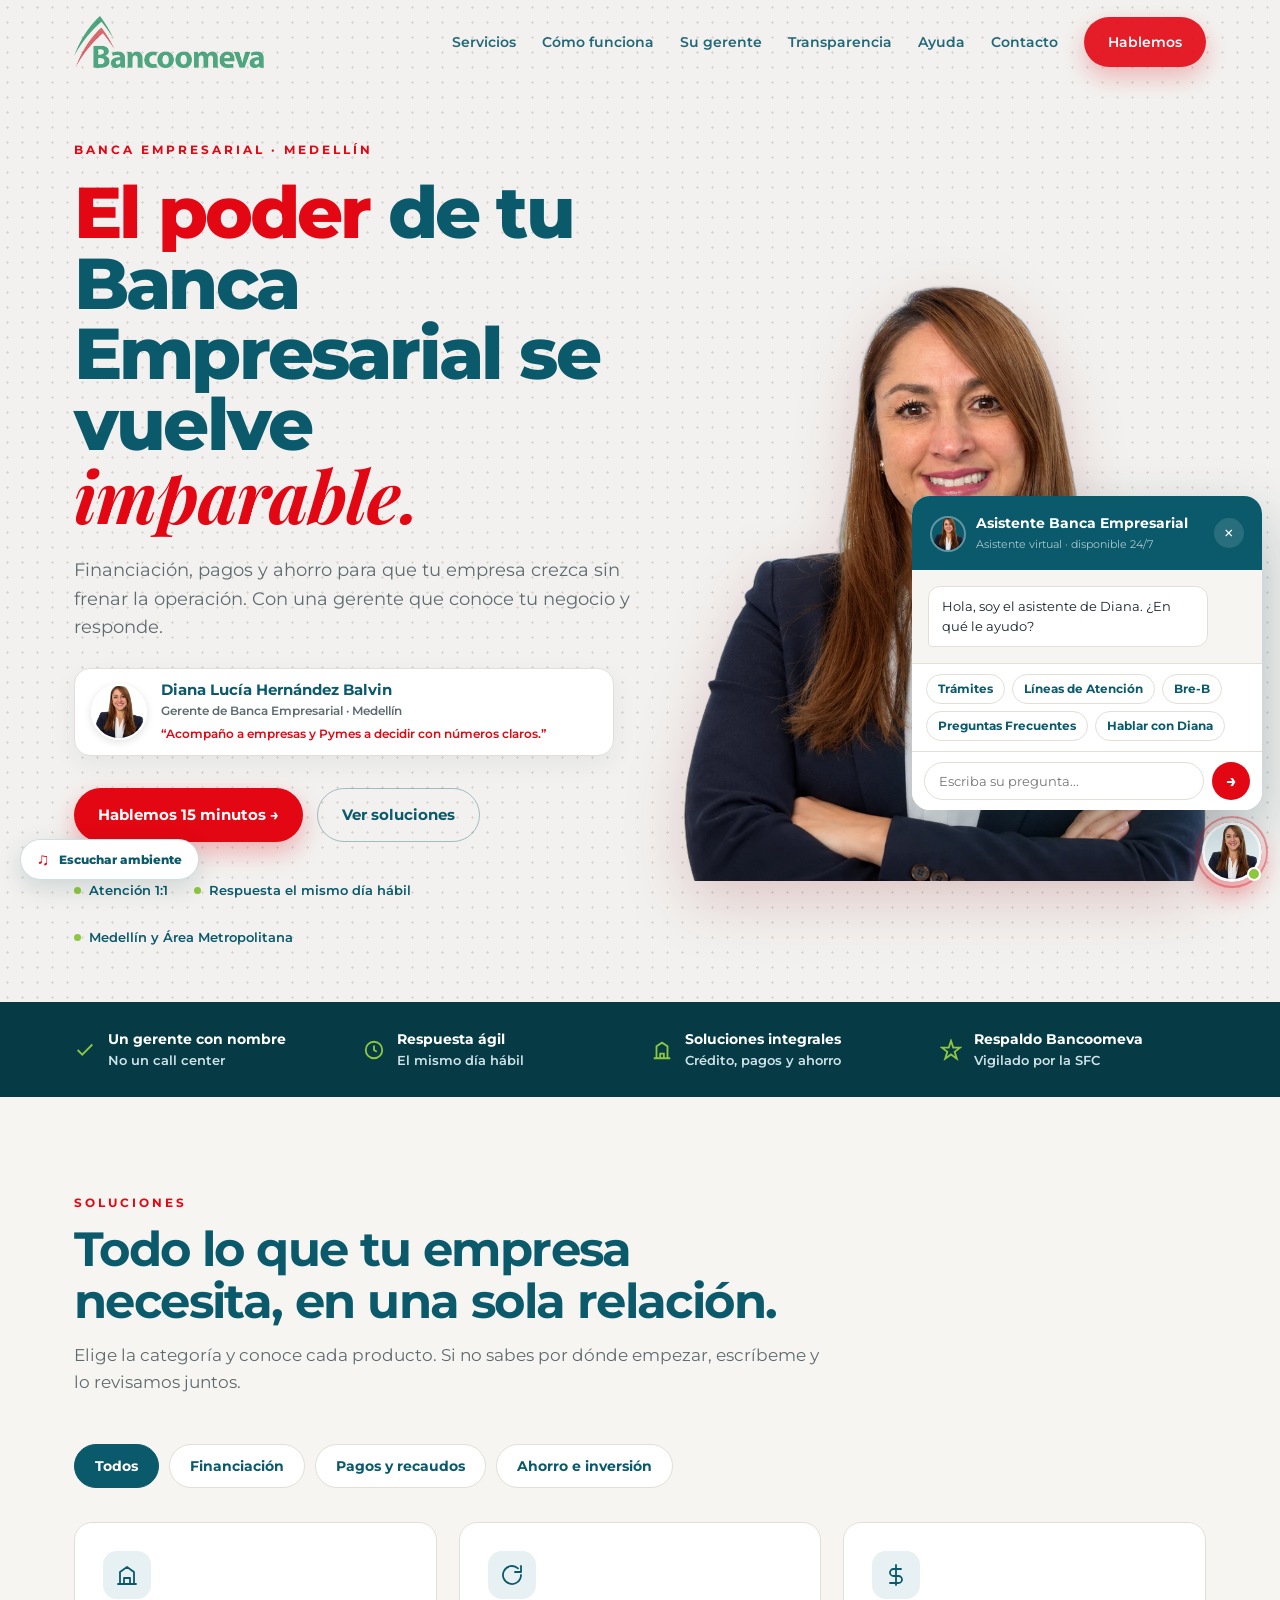
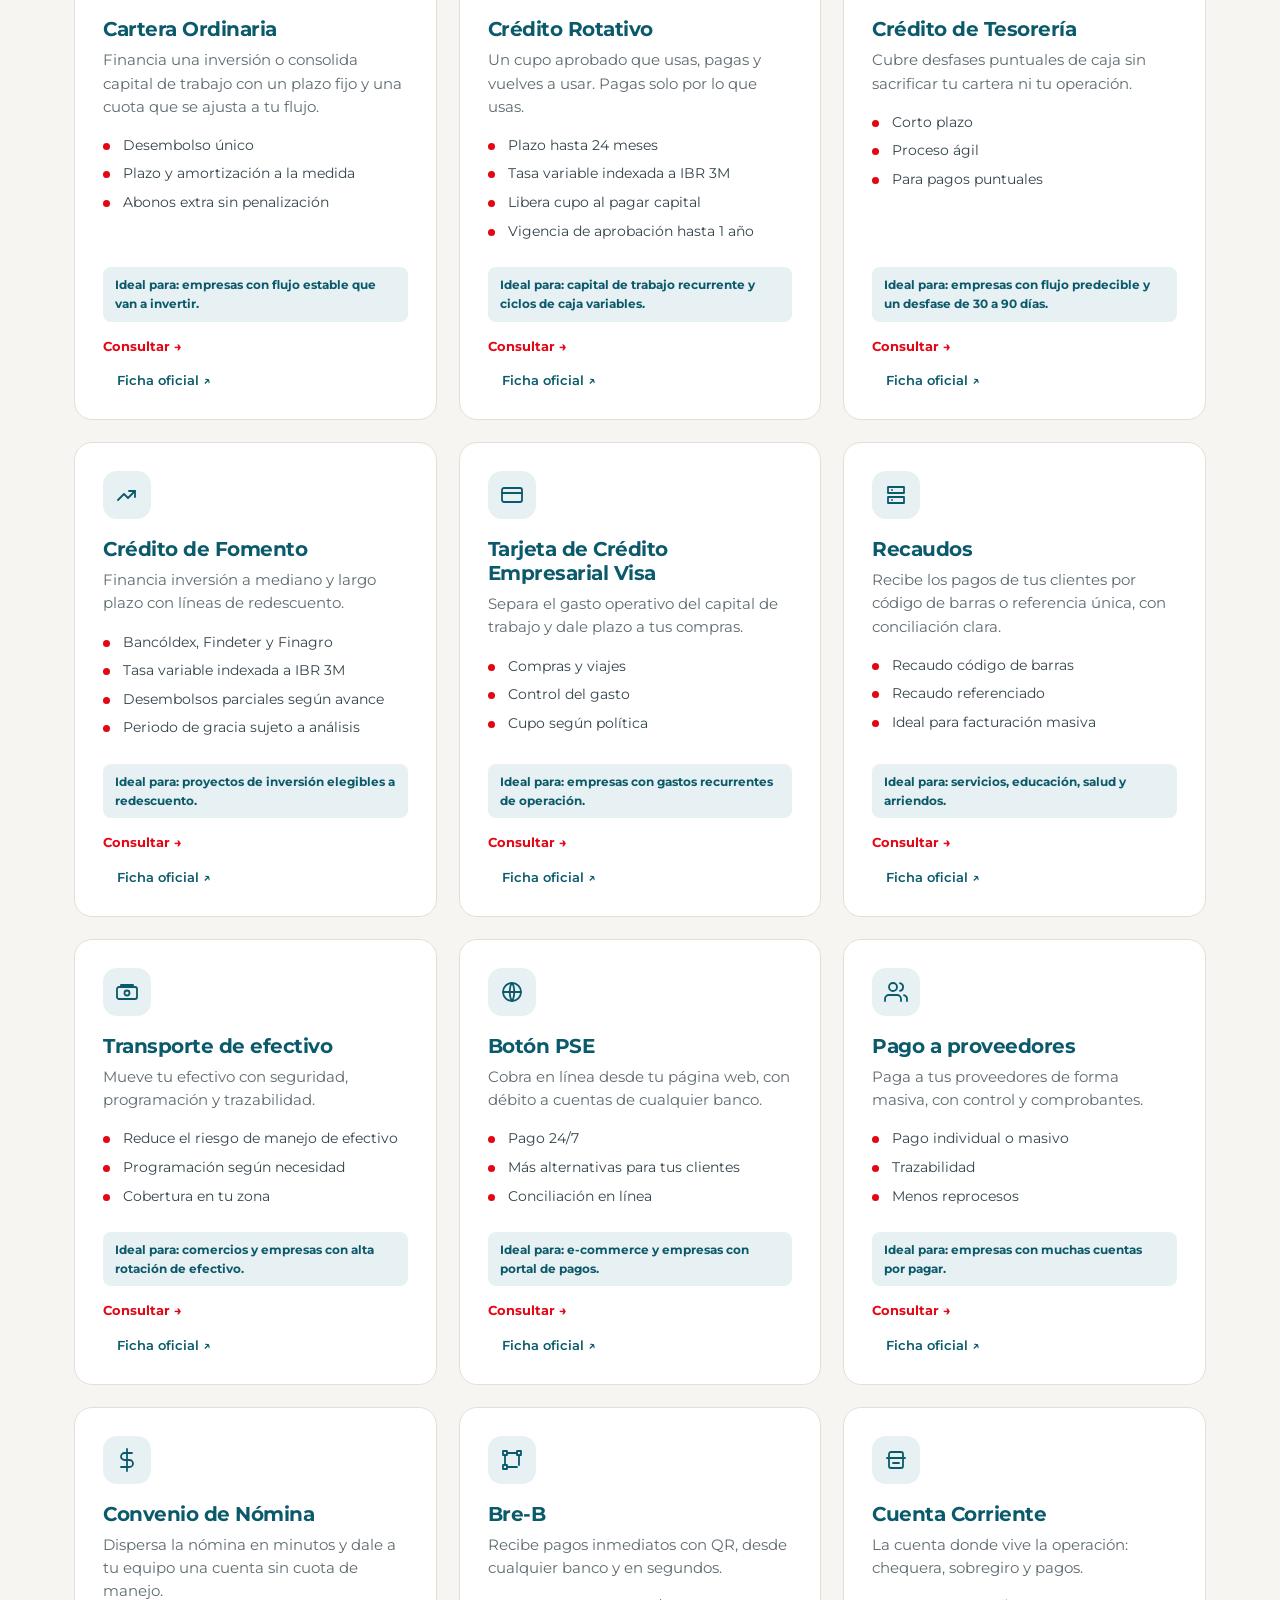
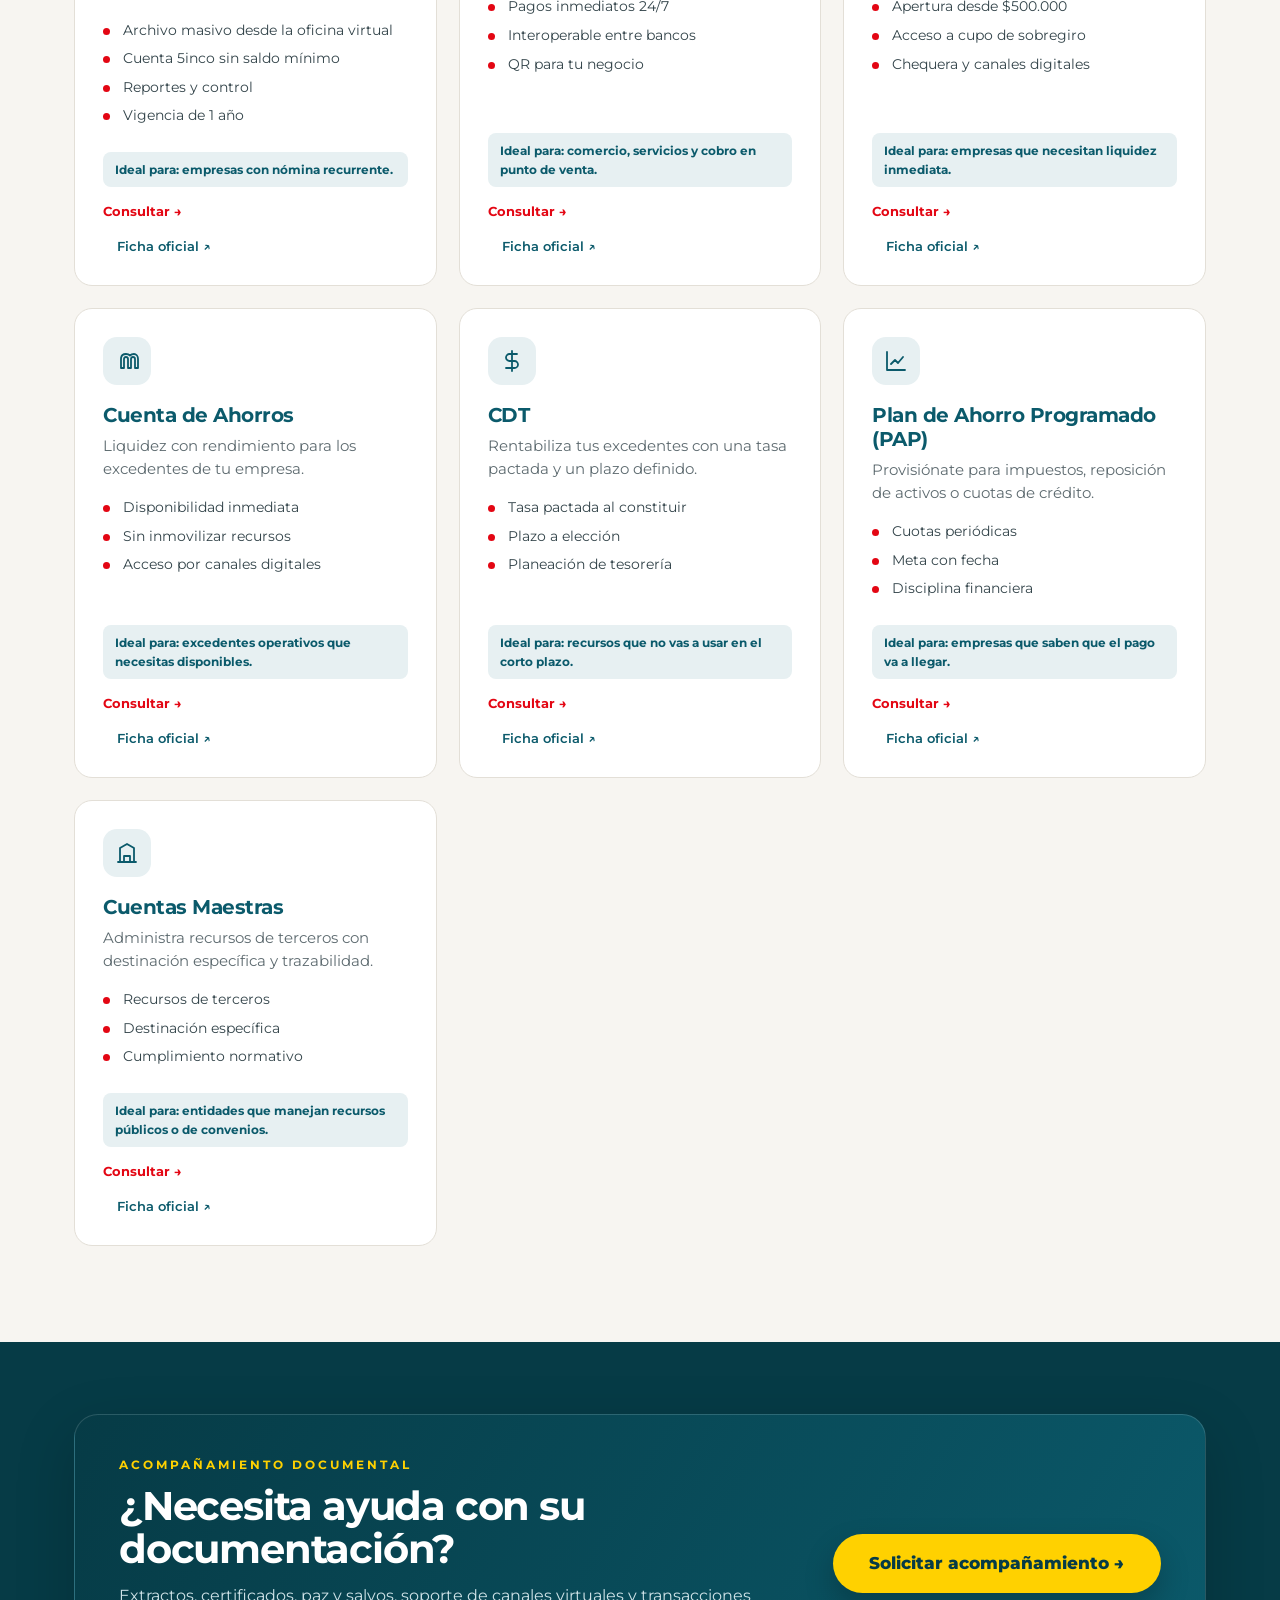
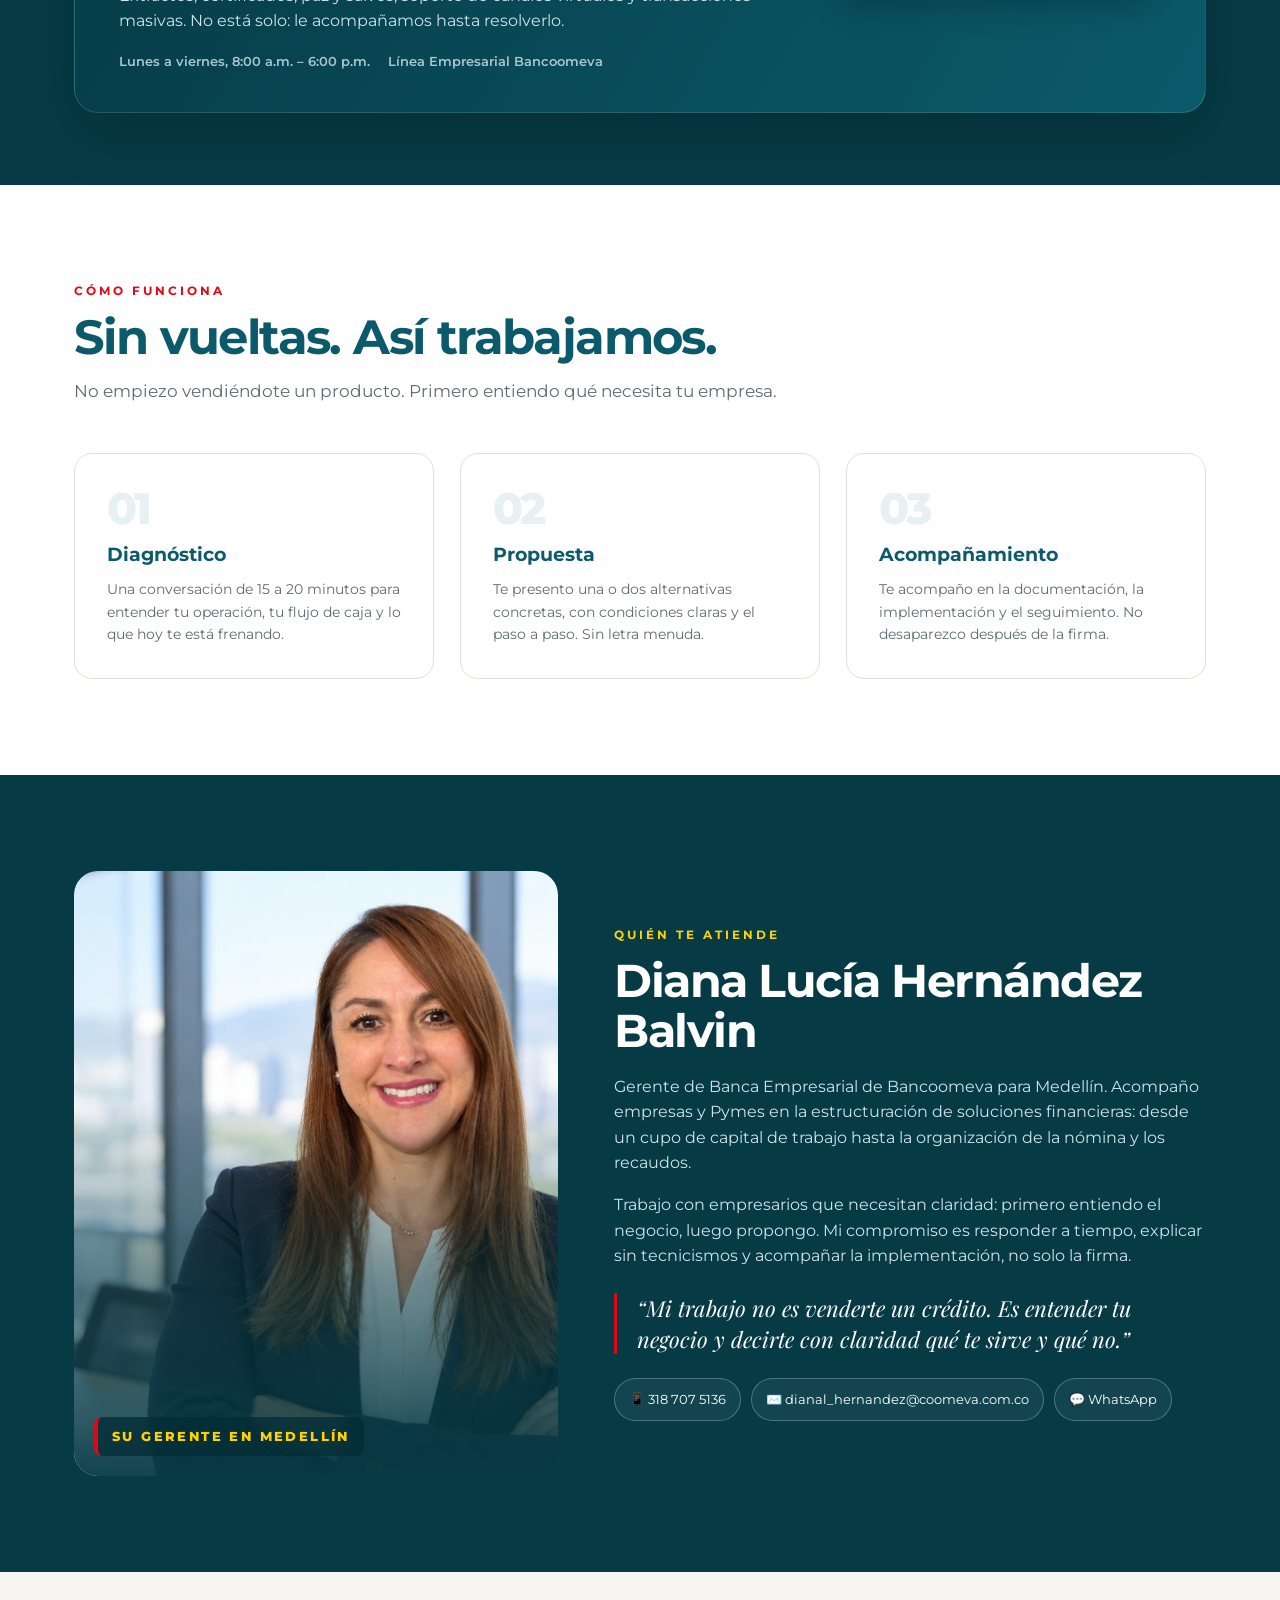
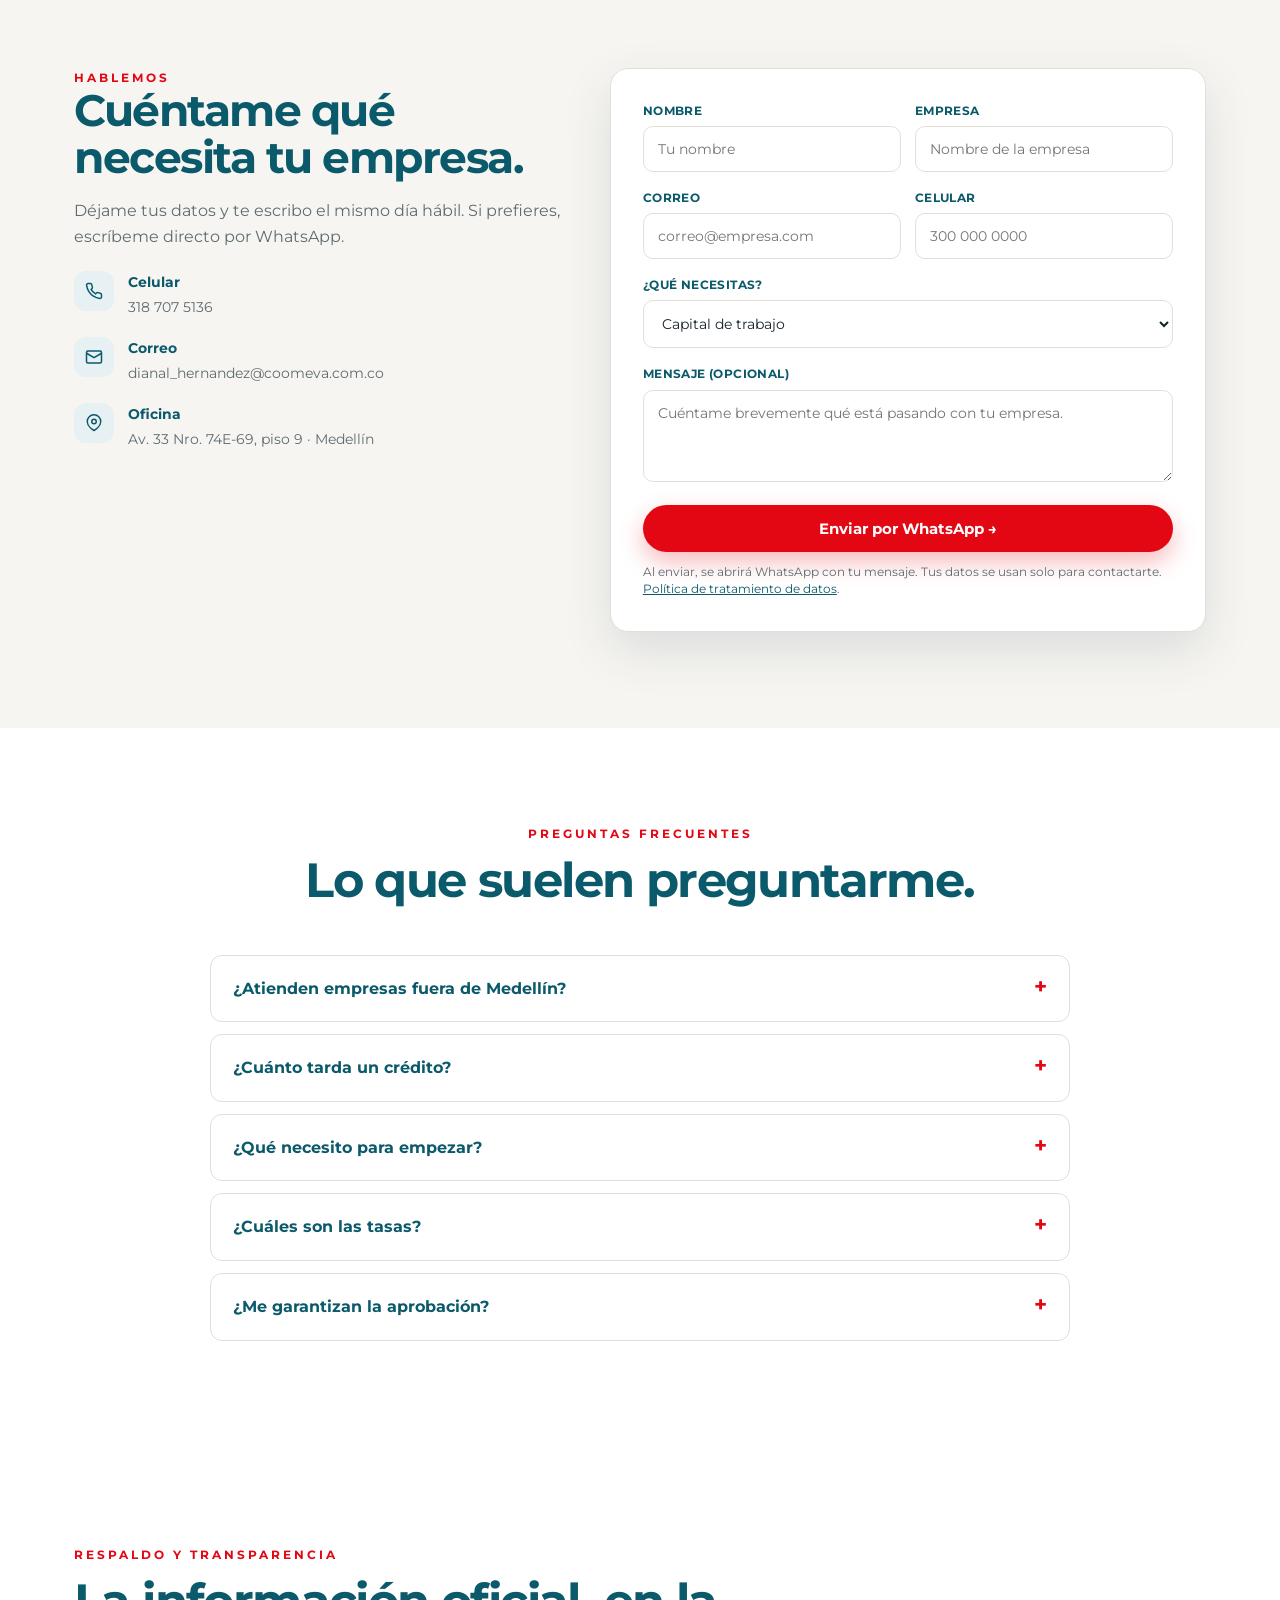
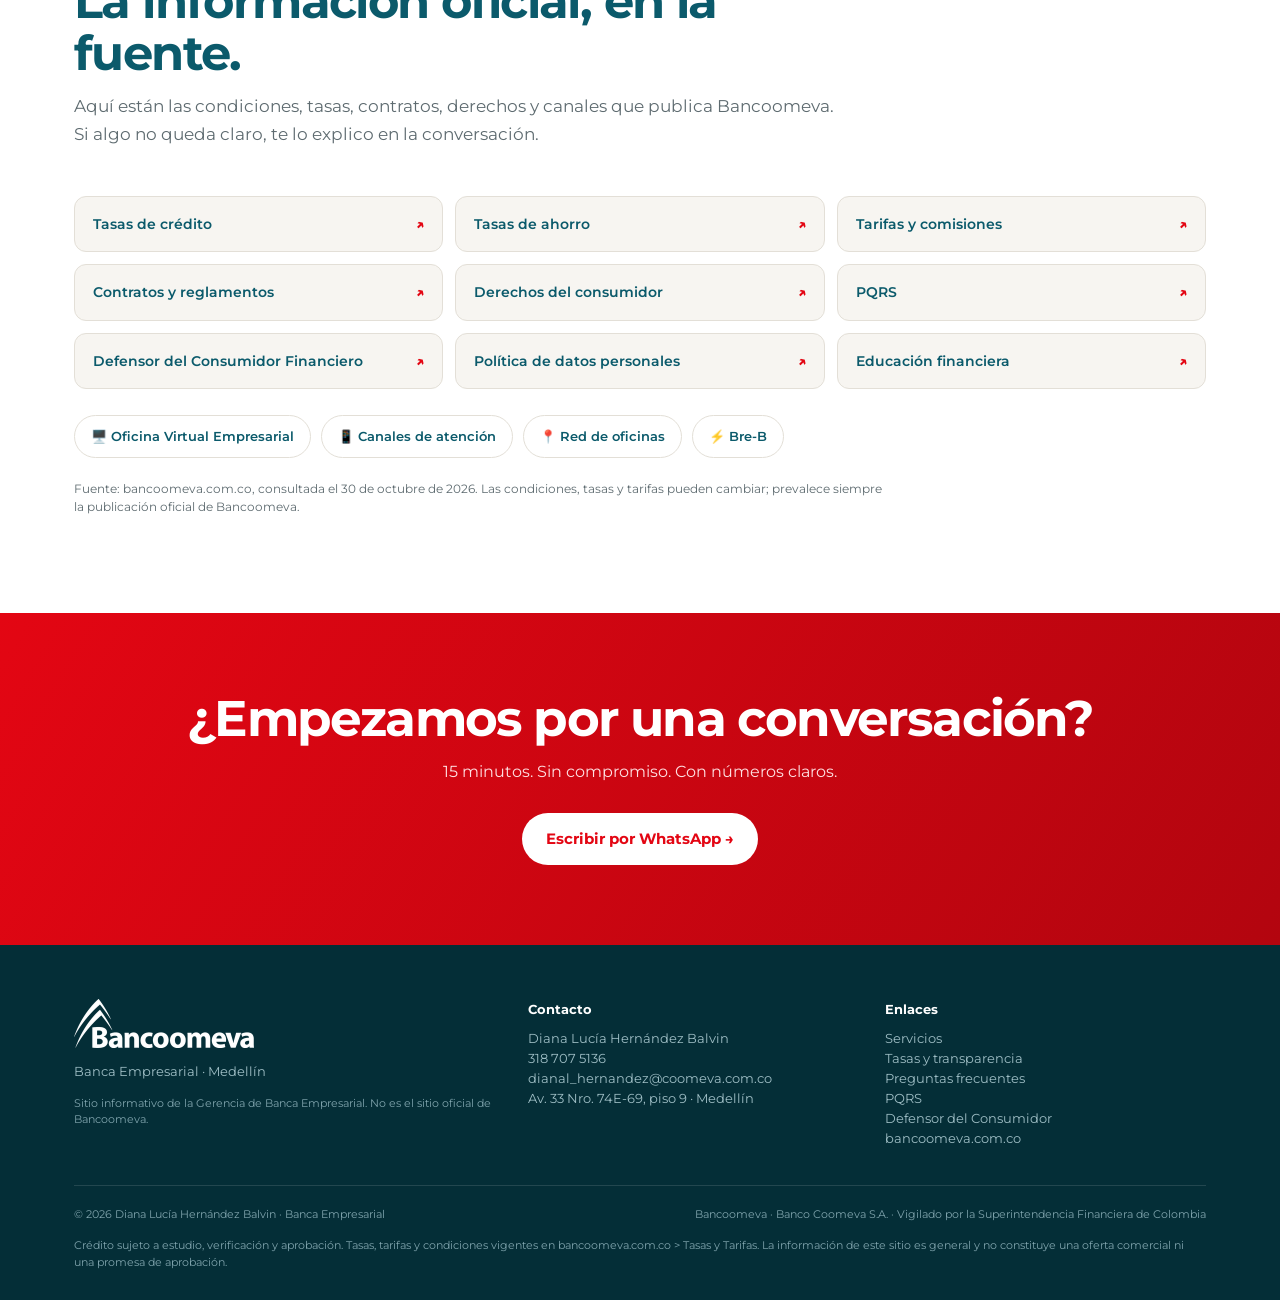
==== commit 4d9a0599: "Landing: chatbot, FAQ y sonido de ambientación optativo" ====
--- a/index.html
+++ b/index.html
@@ -12,6 +12,7 @@
 <link rel="preconnect" href="https://fonts.gstatic.com" crossorigin>
 <link href="https://fonts.googleapis.com/css2?family=Montserrat:wght@300;400;500;600;700;800&family=Playfair+Display:ital,wght@1,600;1,700&display=swap" rel="stylesheet">
 <link rel="icon" href="[data-uri]">
+<script src="assets/ambiente.js" defer></script>
 <style>
   :root{
     --red:#E30613; --red-dark:#B3050F;
@@ -250,6 +251,12 @@
   .chat-input input{flex:1;min-width:0;border:1px solid var(--line);border-radius:100px;padding:10px 14px;font-size:13px;font-family:inherit;outline:none}
   .chat-input input:focus{border-color:var(--teal);box-shadow:0 0 0 3px rgba(11,90,107,.12)}
   .chat-input button{width:38px;height:38px;border-radius:50%;border:0;background:var(--red);color:#fff;font-size:18px;font-weight:700;cursor:pointer;flex:0 0 auto}
+  .sound-control{position:fixed;left:20px;bottom:20px;z-index:88;display:inline-flex;align-items:center;gap:9px;padding:11px 16px;border:1px solid rgba(11,90,107,.2);border-radius:100px;background:#fff;color:var(--teal);font-family:inherit;font-size:12px;font-weight:800;box-shadow:0 8px 24px rgba(6,59,70,.15);cursor:pointer;transition:transform .2s,background .2s,color .2s}
+  .sound-control:hover{transform:translateY(-2px);border-color:var(--teal)}
+  .sound-control[aria-pressed="true"]{background:var(--teal);color:#fff;border-color:var(--teal)}
+  .sound-control .sound-icon{font-size:17px;color:var(--red);line-height:1}
+  .sound-control[aria-pressed="true"] .sound-icon{color:var(--yellow)}
+  @media(max-width:640px){.sound-control{left:12px;bottom:14px;padding:10px 13px;font-size:11px;z-index:84}}
   .chat-action{display:inline-block;margin-top:8px;border:0;background:var(--red);color:#fff;font-family:inherit;font-size:11.5px;font-weight:700;padding:8px 12px;border-radius:100px;cursor:pointer}
 
   /* TRANSPARENCIA */
@@ -810,6 +817,10 @@
   </div>
 </div>
 
+<button class="sound-control" id="soundControl" type="button" aria-pressed="false" aria-label="Activar sonido ambiente; no se reproduce automáticamente">
+  <span class="sound-icon" aria-hidden="true">♫</span><span class="sound-label">Escuchar ambiente</span>
+</button>
+
 <!-- CHAT ASISTENTE -->
 <div class="chat">
   <button class="chat-toggle" id="chatToggle" aria-label="Abrir asistente virtual">
@@ -861,6 +872,32 @@
 
   // Año
   document.getElementById('year').textContent = new Date().getFullYear();
+
+  // Muestra musical original. Solo inicia cuando el visitante pulsa el control.
+  const soundControl = document.getElementById('soundControl');
+  let ambientAudio = null;
+  soundControl?.addEventListener('click', async () => {
+    if (!ambientAudio) {
+      ambientAudio = new Audio(window.BANCOOMEVA_AMBIENT_AUDIO || 'assets/ambiente-bancoomeva.mp3');
+      ambientAudio.loop = true;
+      ambientAudio.volume = 0.22;
+    }
+    if (ambientAudio.paused) {
+      try {
+        await ambientAudio.play();
+        soundControl.setAttribute('aria-pressed', 'true');
+        soundControl.querySelector('.sound-label').textContent = 'Pausar ambiente';
+        soundControl.setAttribute('aria-label', 'Pausar sonido ambiente');
+      } catch {
+        soundControl.querySelector('.sound-label').textContent = 'No se pudo reproducir';
+      }
+    } else {
+      ambientAudio.pause();
+      soundControl.setAttribute('aria-pressed', 'false');
+      soundControl.querySelector('.sound-label').textContent = 'Escuchar ambiente';
+      soundControl.setAttribute('aria-label', 'Activar sonido ambiente; no se reproduce automáticamente');
+    }
+  });
 
   // Scroll de prueba: index.html#transparencia o ?scroll=transparencia
   const qs = new URLSearchParams(location.search).get('scroll');
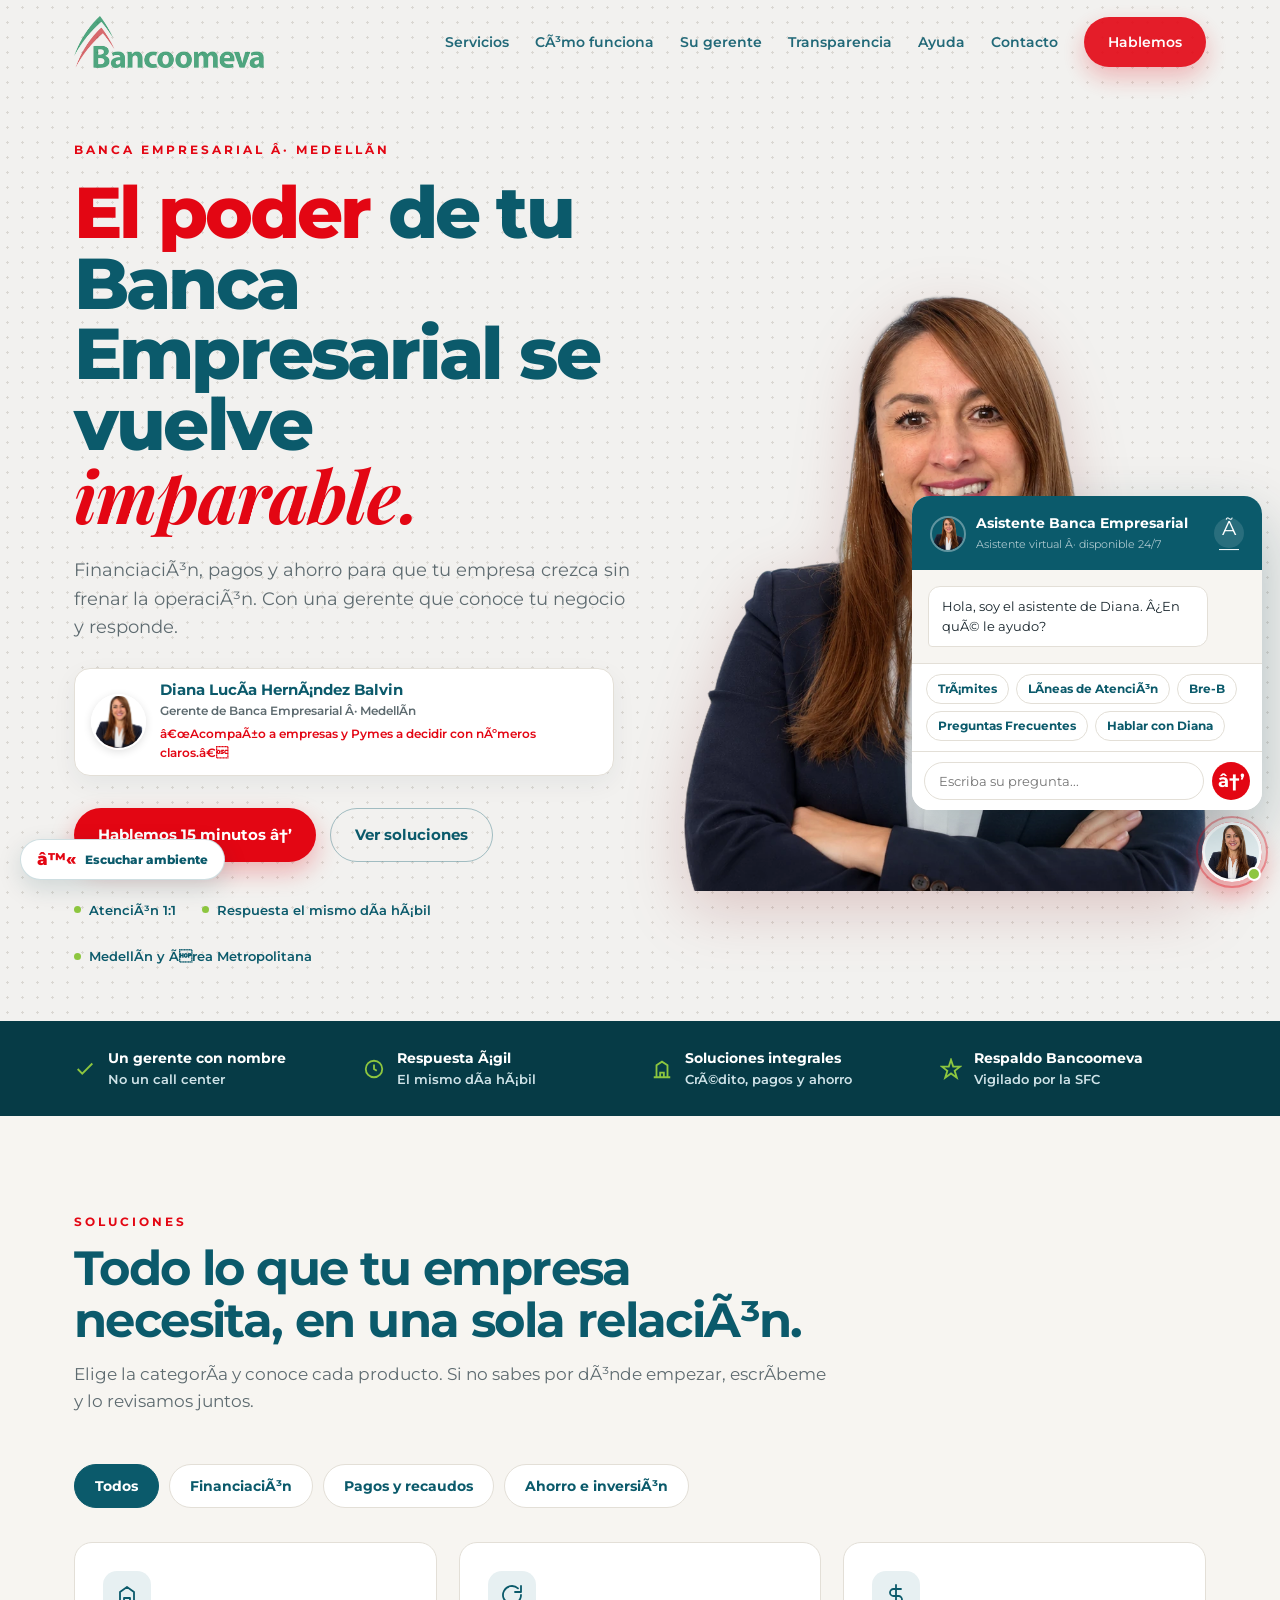
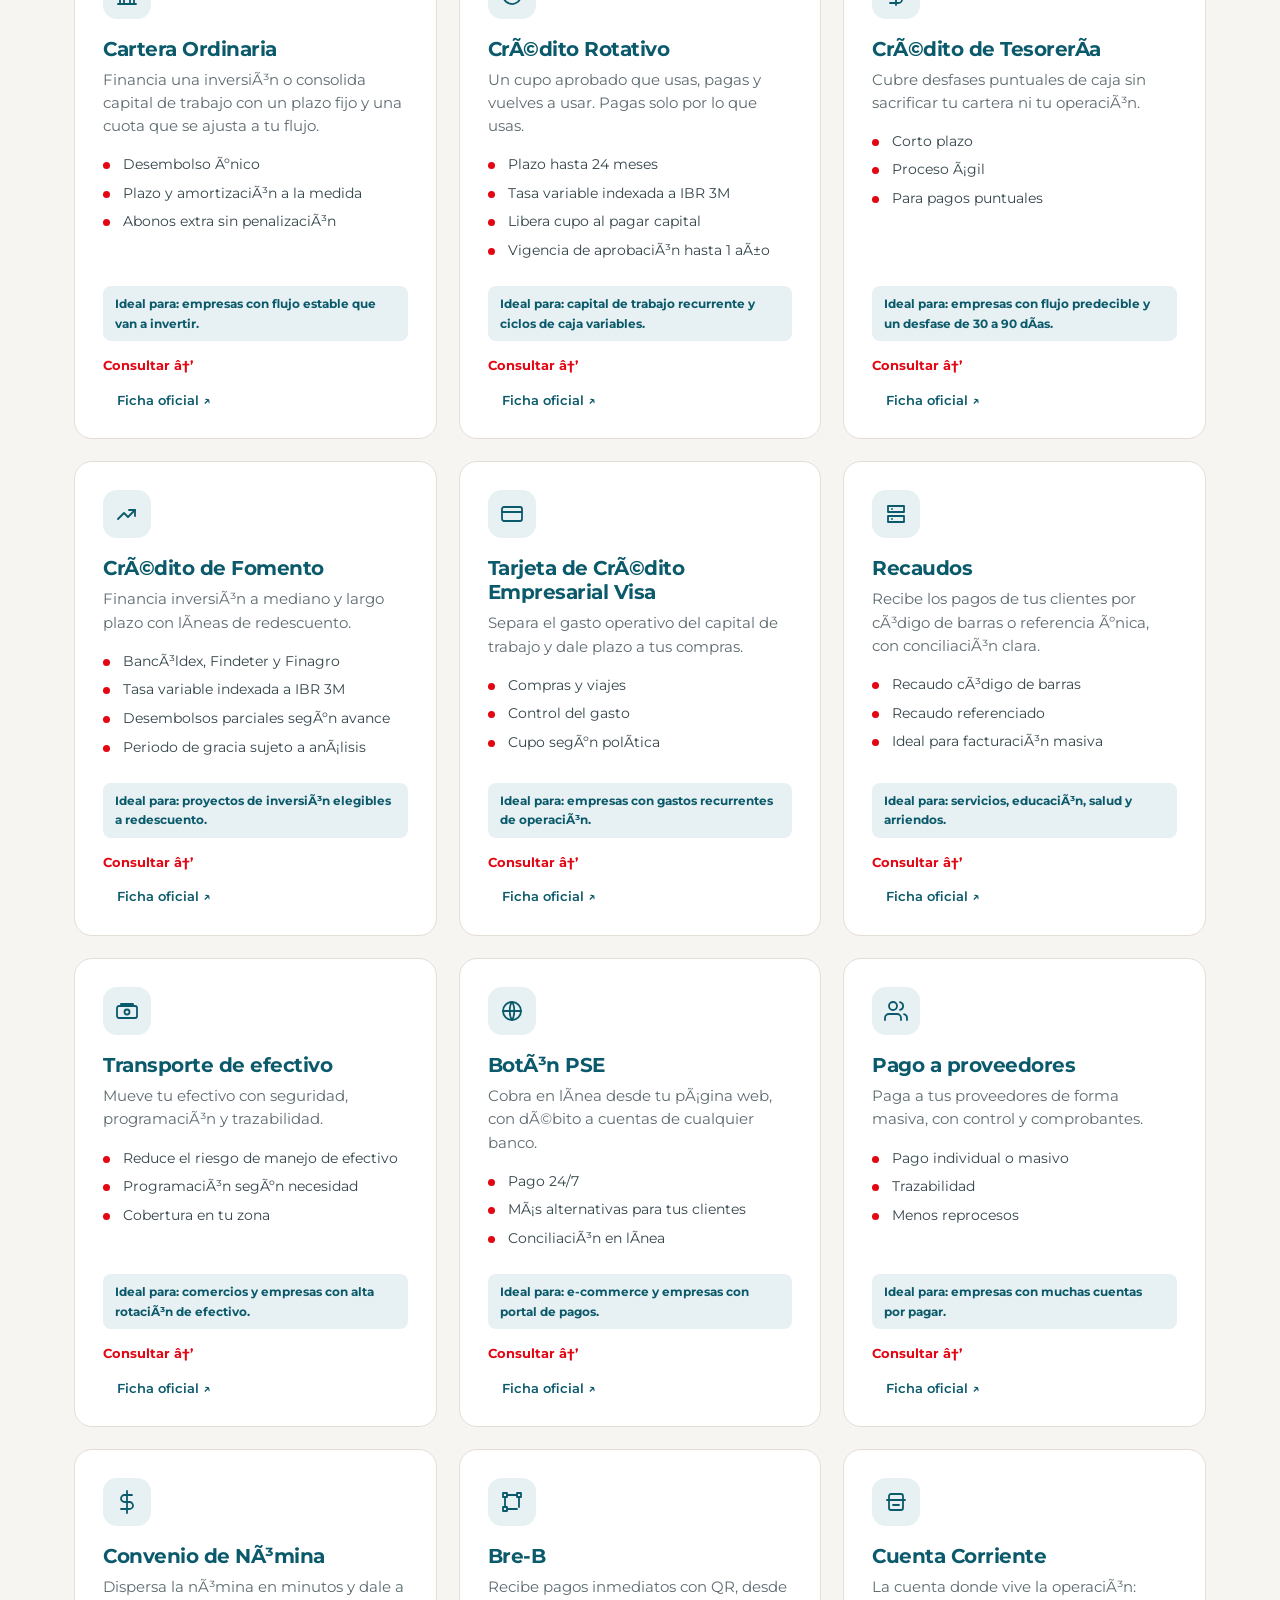
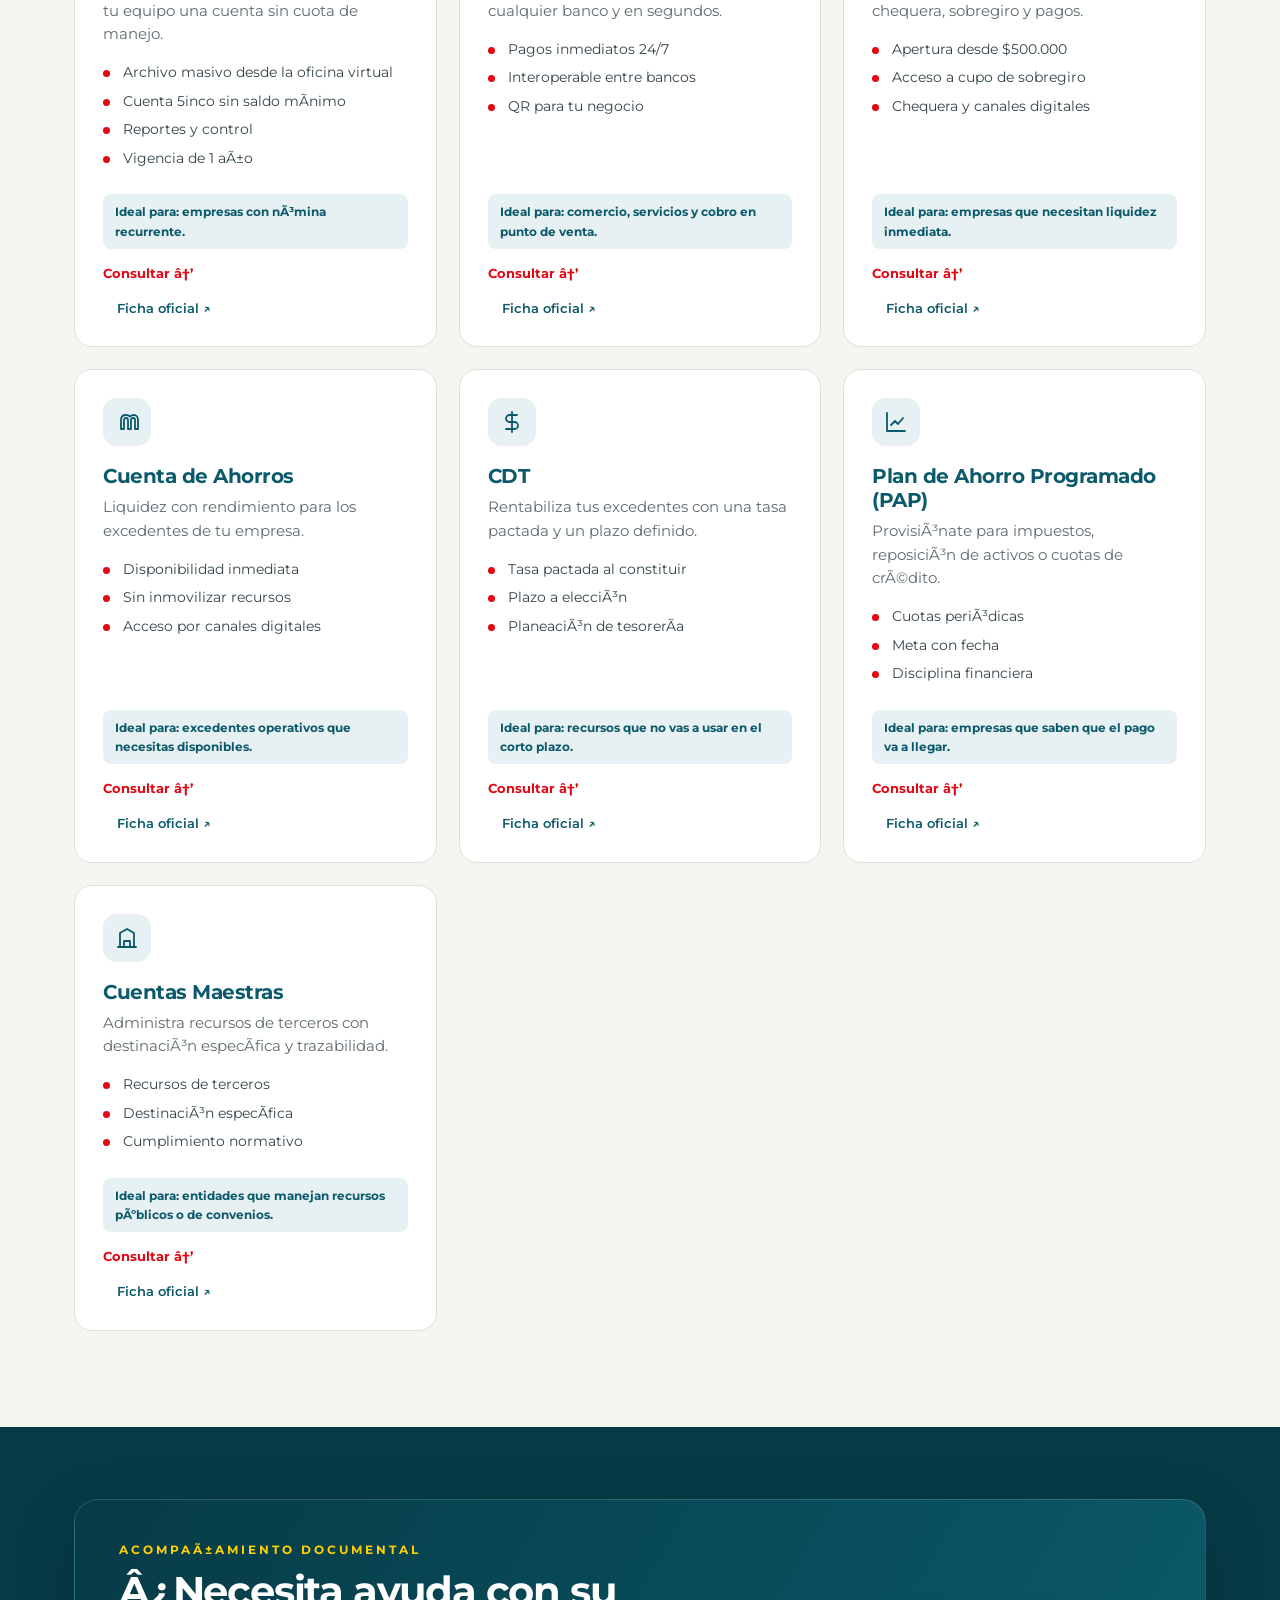
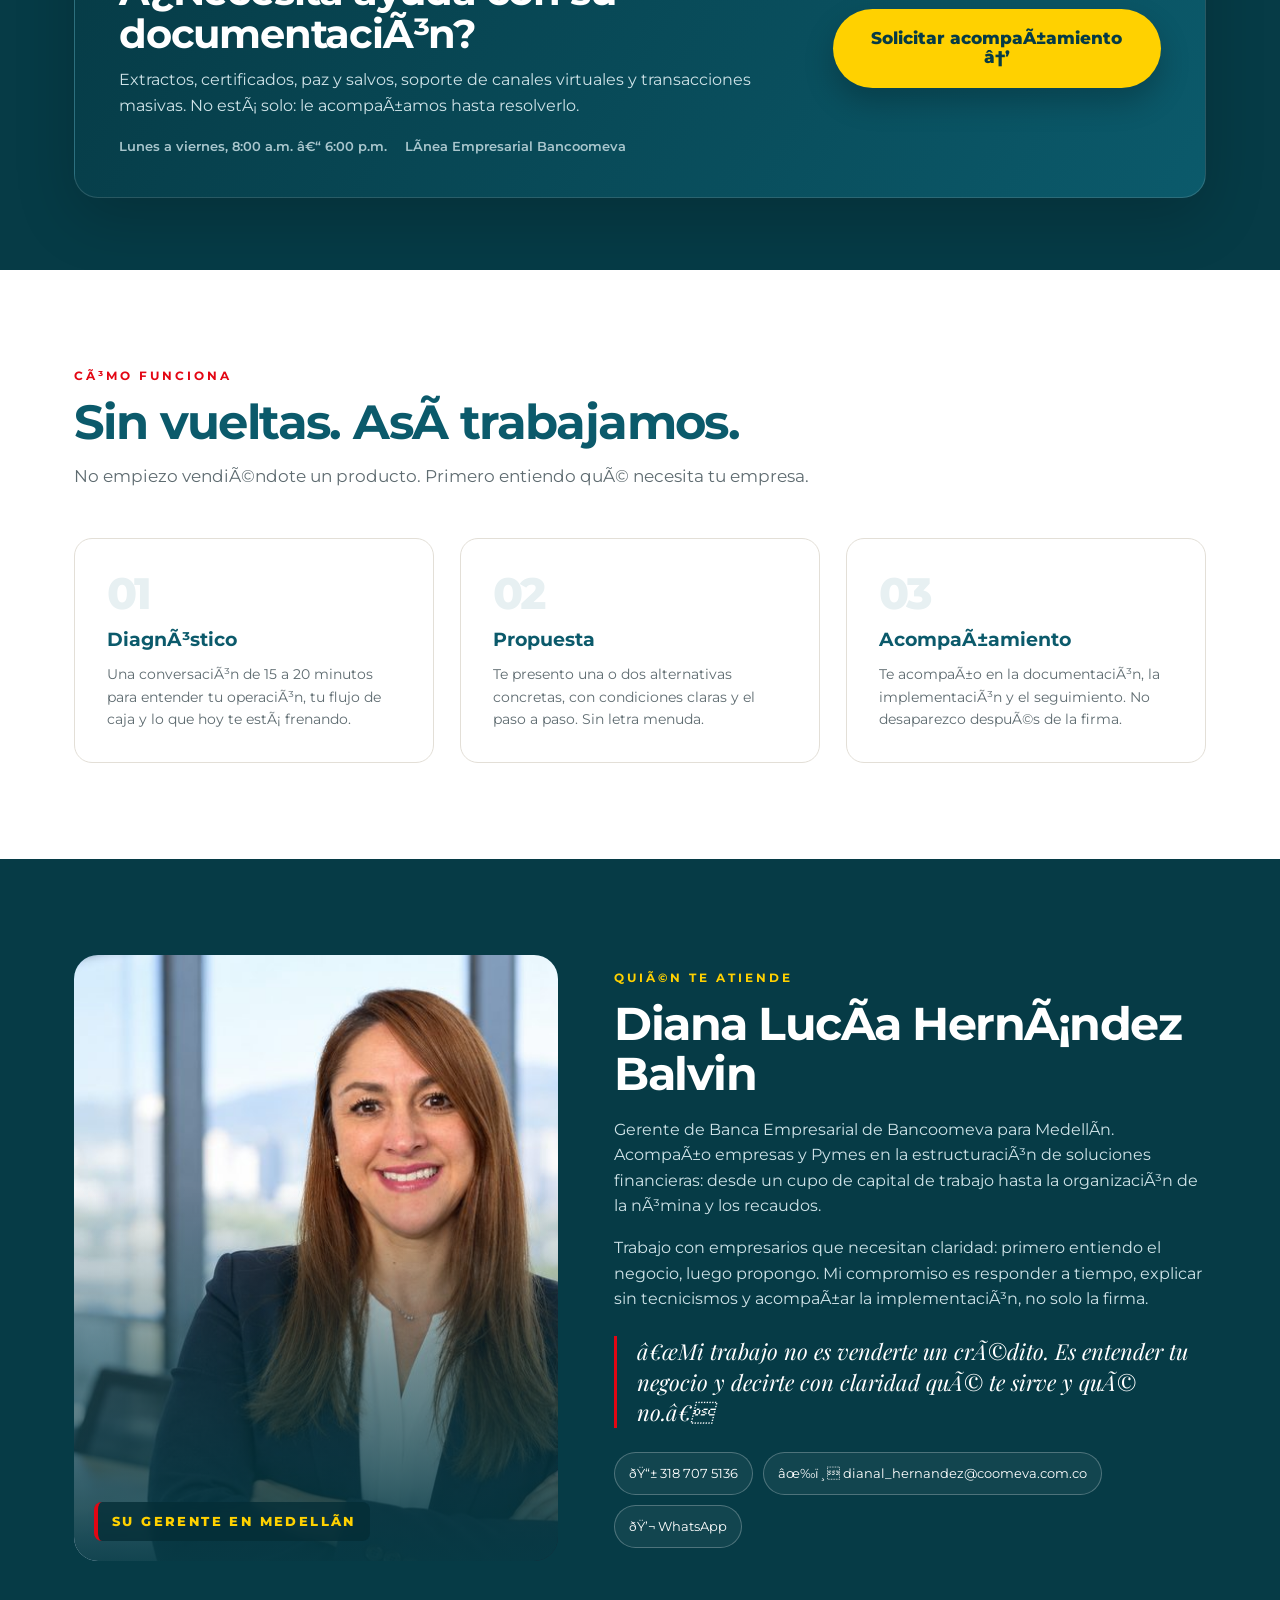
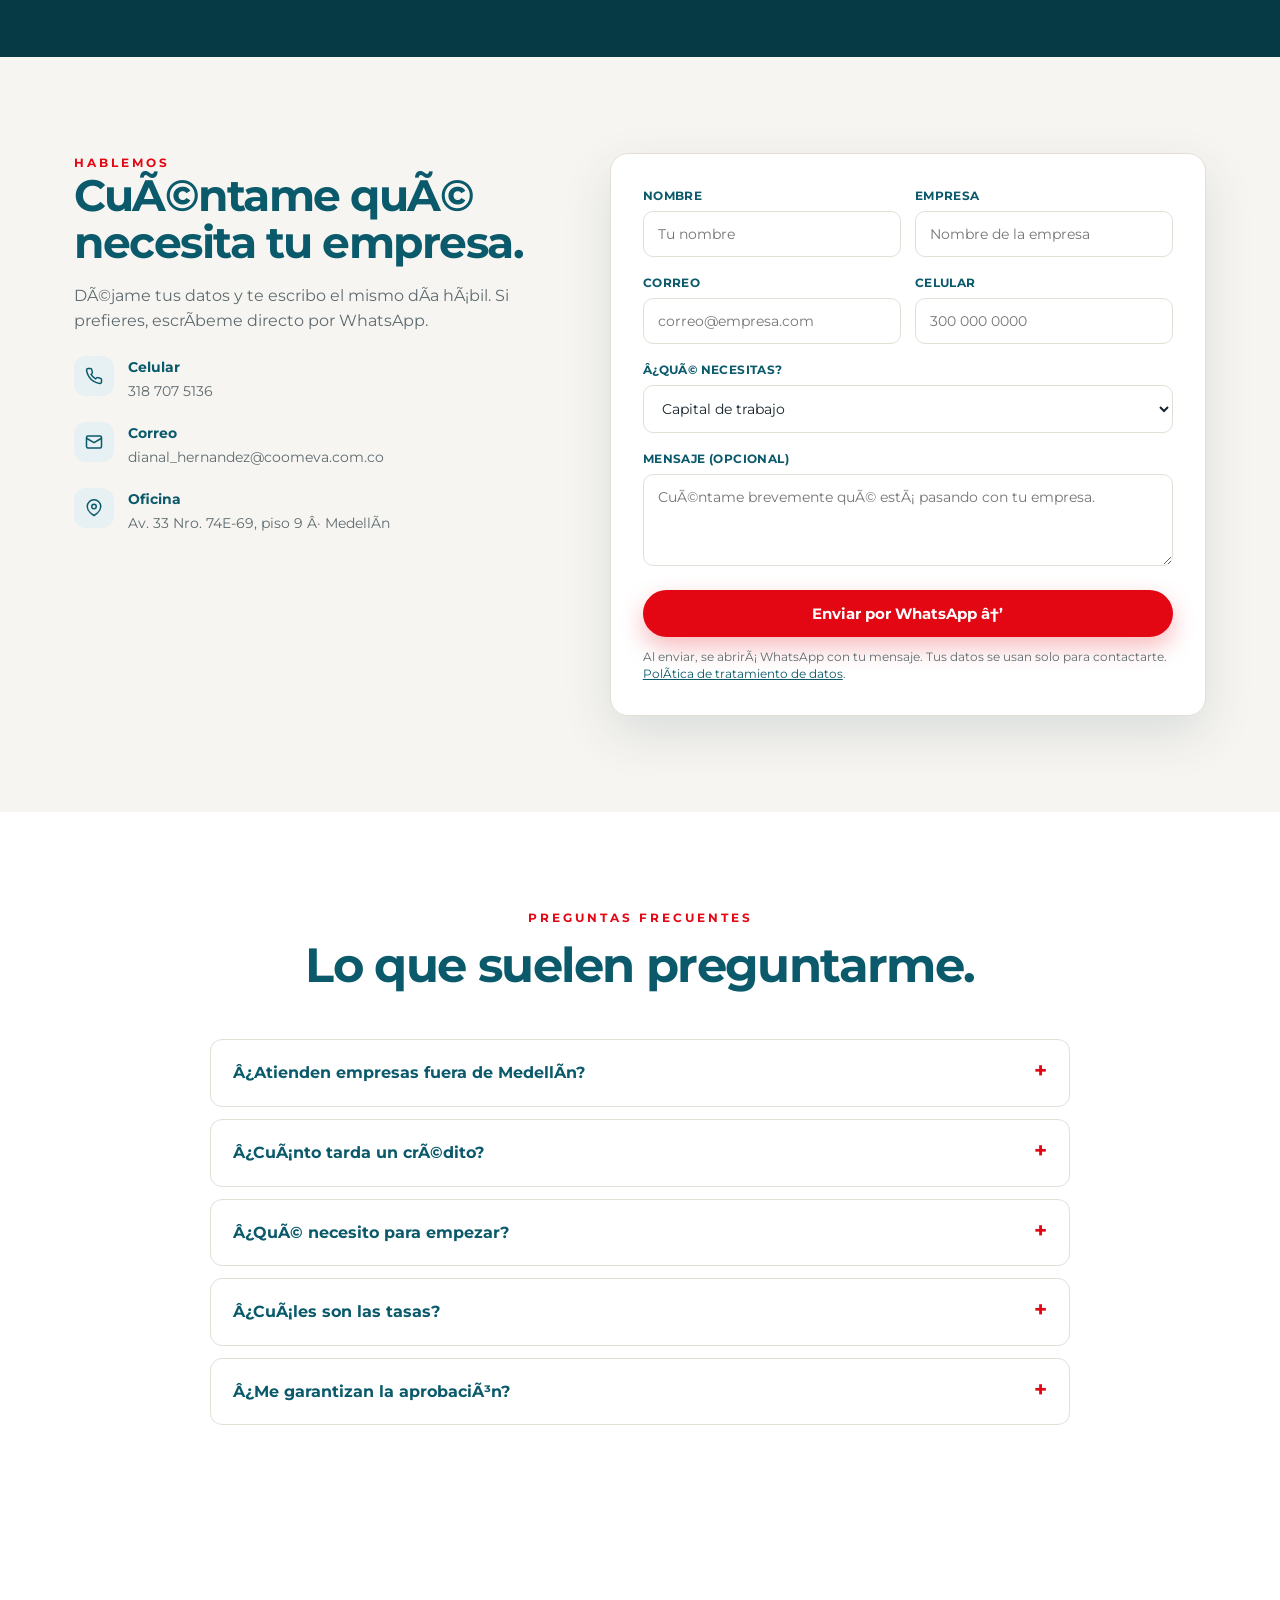
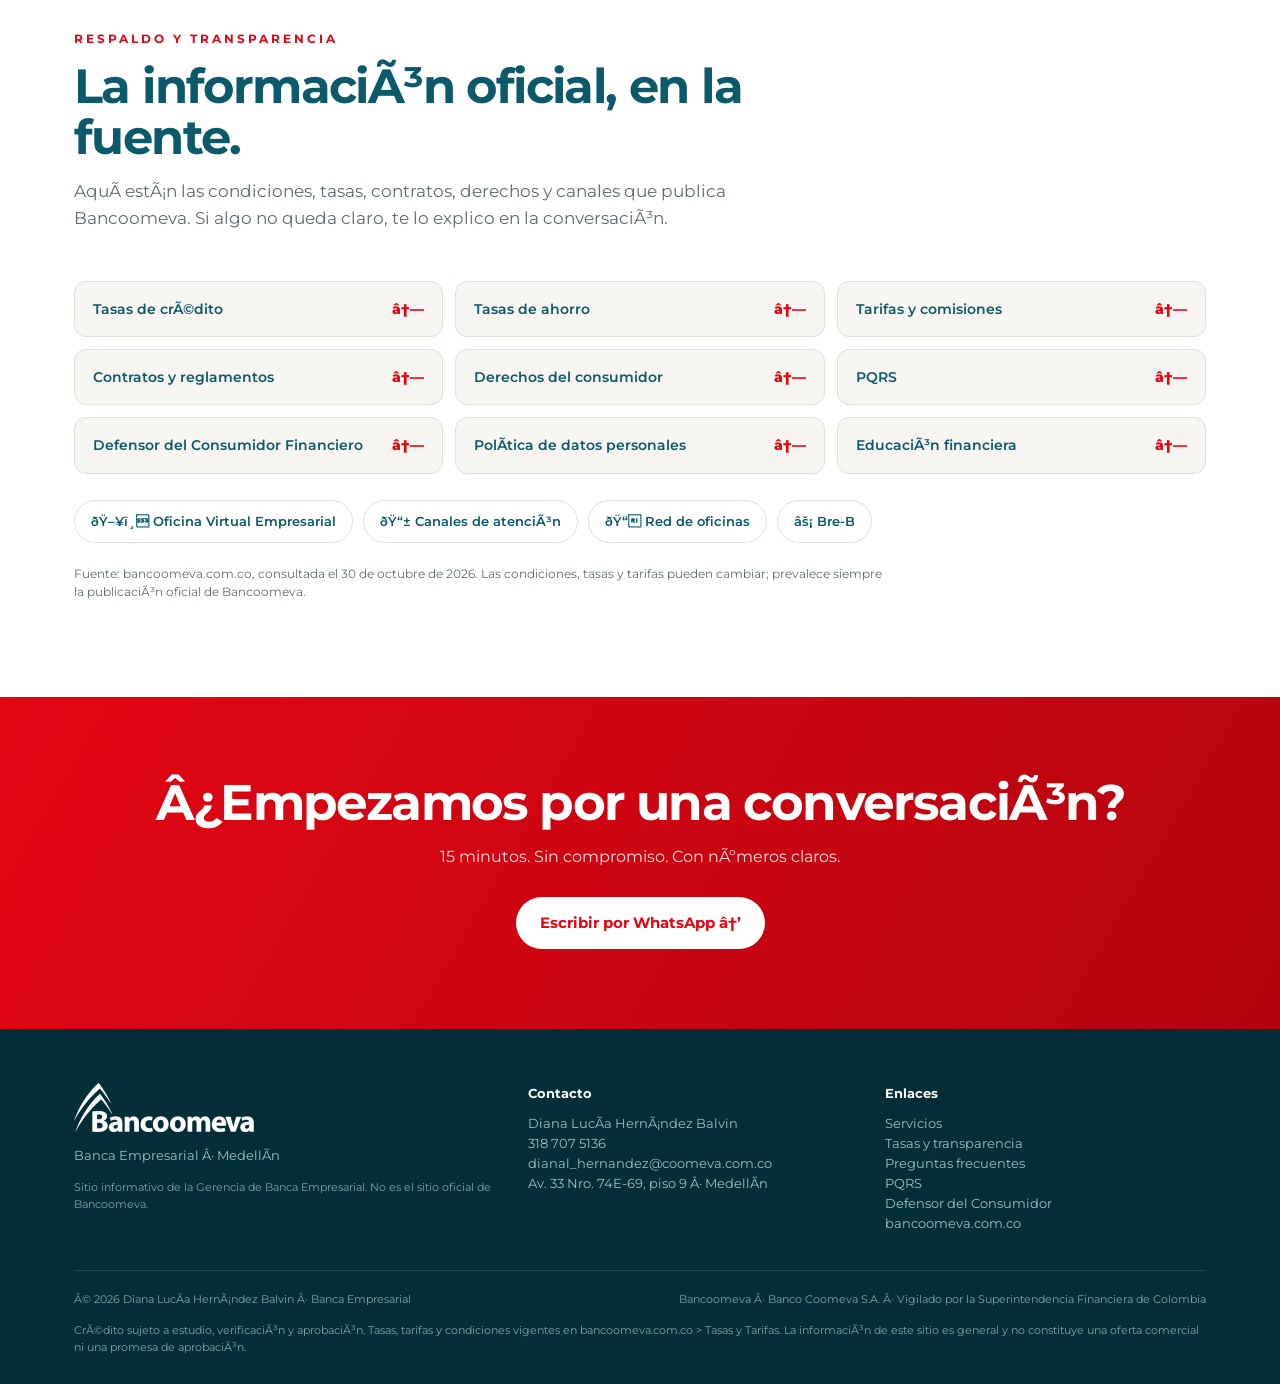
==== commit ed3a3110: "Landing: ambiente corporativo y ajustes de sonido" ====
--- a/index.html
+++ b/index.html
@@ -1,1111 +1,1111 @@
-<!DOCTYPE html>
-<html lang="es">
-<head>
-<meta charset="UTF-8">
-<meta name="viewport" content="width=device-width, initial-scale=1.0">
-<title>Banca Empresarial Bancoomeva · Diana Lucía Hernández Balvin</title>
-<meta name="description" content="Soluciones de financiación, pagos, ahorro e inversión para Pymes en Medellín. Diana Lucía Hernández Balvin, gerente de Banca Empresarial de Bancoomeva.">
-<meta property="og:title" content="El poder de tu Banca Empresarial">
-<meta property="og:description" content="Financiación, pagos y ahorro para tu empresa, con atención personalizada en Medellín.">
-<meta property="og:image" content="https://jpatehor.github.io/">
-<link rel="preconnect" href="https://fonts.googleapis.com">
-<link rel="preconnect" href="https://fonts.gstatic.com" crossorigin>
-<link href="https://fonts.googleapis.com/css2?family=Montserrat:wght@300;400;500;600;700;800&family=Playfair+Display:ital,wght@1,600;1,700&display=swap" rel="stylesheet">
-<link rel="icon" href="[data-uri]">
-<script src="assets/ambiente.js" defer></script>
-<style>
-  :root{
-    --red:#E30613; --red-dark:#B3050F;
-    --teal:#0B5A6B; --teal-deep:#063B46; --teal-soft:#E7F0F2;
-    --lime:#8DC63F; --yellow:#FFD100;
-    --cream:#F7F5F1; --white:#FFFFFF; --ink:#16232A; --muted:#5E6B70;
-    --line:#E3DFD7; --radius:18px;
-    --shadow:0 18px 50px rgba(6,59,70,.12);
-    --max:1180px;
-  }
-  *{margin:0;padding:0;box-sizing:border-box}
-  html{scroll-behavior:smooth}
-  body{font-family:'Montserrat',Arial,sans-serif;color:var(--ink);background:var(--cream);line-height:1.6;-webkit-font-smoothing:antialiased;overflow-x:hidden}
-  img{display:block;max-width:100%}
-  a{color:inherit;text-decoration:none}
-  button{font-family:inherit}
-  .wrap{width:100%;max-width:var(--max);margin:0 auto;padding:0 24px}
-  .eyebrow{font-size:12px;font-weight:700;letter-spacing:3px;text-transform:uppercase;color:var(--red)}
-  .section{padding:96px 0;scroll-margin-top:86px}
-  .section-head{max-width:760px;margin-bottom:48px}
-  .section-head h2{font-size:clamp(30px,4vw,48px);line-height:1.08;letter-spacing:-1.6px;color:var(--teal);margin:12px 0 14px}
-  .section-head p{color:var(--muted);font-size:17px}
-
-  /* NAV */
-  .nav{position:fixed;top:0;left:0;right:0;z-index:50;transition:background .3s,box-shadow .3s;padding:16px 0}
-  .nav.scrolled{background:rgba(247,245,241,.97);box-shadow:0 6px 24px rgba(6,59,70,.10);padding:10px 0}
-  .nav .wrap{display:flex;align-items:center;justify-content:space-between;gap:20px}
-  .nav img{width:190px}
-  .nav-links{display:flex;align-items:center;gap:26px}
-  .nav-links a{color:var(--teal);font-size:14px;font-weight:600;opacity:.9}
-  .nav-links a:hover{opacity:1;color:var(--red)}
-  .nav-links a.btn-red{color:#fff}
-  .btn{display:inline-flex;align-items:center;justify-content:center;gap:8px;border:0;cursor:pointer;border-radius:100px;font-weight:700;font-size:15px;padding:14px 24px;transition:transform .2s,box-shadow .2s,background .2s}
-  .btn:hover{transform:translateY(-2px)}
-  .btn-red{background:var(--red);color:#fff;box-shadow:0 10px 24px rgba(227,6,19,.28)}
-  .btn-red:hover{background:var(--red-dark)}
-  .btn-ghost{background:transparent;color:var(--teal);border:1.5px solid rgba(11,90,107,.35)}
-  .btn-ghost:hover{border-color:var(--teal);background:rgba(11,90,107,.06)}
-  .btn-teal{background:var(--teal);color:#fff}
-  .nav-toggle{display:none;background:none;border:0;color:var(--teal);font-size:26px;cursor:pointer}
-
-  /* HERO */
-  .hero{position:relative;background-color:#F2F1EF;background-image:radial-gradient(circle,#DAD7D2 1.1px,transparent 1.2px);background-size:15px 15px;color:var(--ink);padding:140px 0 0;overflow:hidden;min-height:860px;display:flex;align-items:center}
-  .hero-bg{display:none}
-  .hero::after{display:none}
-  .hero .wrap{position:relative;z-index:2;display:grid;grid-template-columns:1.05fr .95fr;gap:34px;align-items:center}
-  .hero-copy,.hero-photo{min-width:0}
-  .hero-copy{padding-bottom:54px}
-  .hero h1{font-size:clamp(38px,6.2vw,72px);line-height:.98;letter-spacing:-2.8px;margin:18px 0 22px;font-weight:800;color:var(--teal);overflow-wrap:break-word}
-  .hero h1 em{font-family:'Playfair Display',Georgia,serif;font-style:italic;color:var(--red);font-weight:700;letter-spacing:-1px}
-  .hero p{font-size:clamp(16px,1.4vw,19px);color:var(--muted);max-width:560px}
-  .hero-actions{display:flex;gap:14px;flex-wrap:wrap;margin-top:32px}
-  .hero-meta{display:flex;gap:26px;flex-wrap:wrap;margin-top:38px;color:var(--teal);font-size:13px;font-weight:600}
-  .hero-meta span{display:flex;align-items:center;gap:8px}
-  .presenter{display:flex;align-items:center;gap:14px;margin-top:26px;padding:12px 16px;background:#fff;border:1px solid var(--line);border-radius:16px;max-width:540px;box-shadow:0 8px 24px rgba(6,59,70,.06)}
-  .presenter img{width:56px;height:56px;border-radius:50%;object-fit:cover;object-position:50% 15%;border:2px solid #fff;box-shadow:0 2px 8px rgba(0,0,0,.12)}
-  .presenter b{display:block;font-size:15px;color:var(--teal);line-height:1.2}
-  .presenter > div{min-width:0}
-  .presenter span{display:block;font-size:12px;color:var(--muted);font-weight:600;margin-top:2px}
-  .presenter em{display:block;font-size:12px;color:var(--red);font-style:normal;margin-top:4px;font-weight:600}
-  .dot{width:7px;height:7px;border-radius:50%;background:var(--lime)}
-  .hero-photo{position:relative;height:620px;display:flex;align-items:flex-end;justify-content:center;overflow:visible;border-radius:0;border:0;background:transparent}
-  .hero-photo .arch{display:none}
-  .hero-photo img{position:relative;z-index:2;width:100%;height:100%;object-fit:contain;object-position:50% 100%;filter:drop-shadow(0 18px 30px rgba(120,0,0,.18))}
-
-  /* TRUST */
-  .trust{background:var(--teal-deep);color:#fff;padding:26px 0}
-  .trust .wrap{display:grid;grid-template-columns:repeat(4,1fr);gap:22px}
-  .trust div{display:flex;align-items:center;gap:12px;font-size:13px;font-weight:600;color:#CFE3E8}
-  .trust b{display:block;color:#fff;font-size:14px}
-  .trust svg{flex:0 0 auto}
-
-  /* SERVICIOS */
-  .tabs{display:flex;gap:10px;flex-wrap:wrap;margin-bottom:34px}
-  .tab{border:1.5px solid var(--line);background:#fff;color:var(--teal);padding:12px 20px;border-radius:100px;font-size:14px;font-weight:700;cursor:pointer;transition:all .2s}
-  .tab:hover{border-color:var(--teal)}
-  .tab.active{background:var(--teal);border-color:var(--teal);color:#fff}
-  .grid{display:grid;grid-template-columns:repeat(3,1fr);gap:22px}
-  .card{background:#fff;border:1px solid var(--line);border-radius:var(--radius);padding:28px;display:flex;flex-direction:column;transition:transform .25s,box-shadow .25s,border-color .25s;position:relative;overflow:hidden}
-  .card::before{content:'';position:absolute;left:0;top:0;width:100%;height:4px;background:var(--red);opacity:0;transition:opacity .25s}
-  .card:hover{transform:translateY(-5px);box-shadow:var(--shadow);border-color:transparent}
-  .card:hover::before{opacity:1}
-  .icon{width:48px;height:48px;border-radius:14px;background:var(--teal-soft);display:flex;align-items:center;justify-content:center;margin-bottom:18px}
-  .icon svg{width:24px;height:24px;stroke:var(--teal);fill:none;stroke-width:1.8;stroke-linecap:round;stroke-linejoin:round}
-  .card h3{font-size:20px;line-height:1.2;color:var(--teal);margin-bottom:8px;letter-spacing:-.5px}
-  .card .desc{font-size:14.5px;color:var(--muted);margin-bottom:16px}
-  .card ul{list-style:none;margin-bottom:18px}
-  .card li{font-size:13.5px;color:#33444A;padding-left:20px;position:relative;margin-bottom:7px}
-  .card li::before{content:'';position:absolute;left:0;top:8px;width:7px;height:7px;border-radius:50%;background:var(--red)}
-  .card .ideal{font-size:12px;font-weight:700;color:var(--teal);background:var(--teal-soft);padding:8px 12px;border-radius:8px;margin-top:auto}
-  .card .link{margin-top:14px;font-size:13px;font-weight:700;color:var(--red);display:inline-flex;gap:6px;align-items:center}
-  .card .link:hover{text-decoration:underline}
-  .card .link.of{color:var(--teal);font-weight:600;margin-left:14px}
-  .hide{display:none!important}
-
-  /* PROCESO */
-  .steps{display:grid;grid-template-columns:repeat(3,1fr);gap:26px;counter-reset:s}
-  .step{background:#fff;border-radius:var(--radius);padding:32px;border:1px solid var(--line);position:relative}
-  .step .num{font-size:44px;font-weight:800;color:var(--teal-soft);line-height:1;letter-spacing:-3px}
-  .step h3{font-size:19px;color:var(--teal);margin:10px 0 8px}
-  .step p{font-size:14px;color:var(--muted)}
-
-  /* SOBRE DIANA */
-  .about{background:var(--teal-deep);color:#fff;overflow:hidden}
-  .about .wrap{display:grid;grid-template-columns:.9fr 1.1fr;gap:56px;align-items:center}
-  .about-photo{position:relative;border-radius:24px;overflow:hidden;aspect-ratio:4/5;background:#0A4A57}
-  .about-photo img{width:100%;height:100%;object-fit:cover;object-position:50% 28%;padding:0}
-  .about-photo::after{content:'';position:absolute;inset:0;background:linear-gradient(180deg,rgba(6,59,70,0) 38%,rgba(6,59,70,.55) 68%,rgba(6,59,70,.94) 100%)}
-  .about-photo .tag{position:absolute;left:20px;bottom:20px;z-index:2;font-size:13px;font-weight:800;letter-spacing:2.4px;text-transform:uppercase;color:#FFD100;background:rgba(4,46,55,.78);padding:9px 14px;border-radius:8px;border-left:4px solid var(--red);backdrop-filter:blur(4px)}
-  .about h2{font-size:clamp(30px,4vw,46px);line-height:1.08;letter-spacing:-1.5px;margin:12px 0 18px}
-  .about p{color:#CFE3E8;margin-bottom:16px;font-size:16px}
-  .about .quote{font-family:'Playfair Display',Georgia,serif;font-style:italic;font-size:22px;line-height:1.4;color:#fff;border-left:3px solid var(--red);padding-left:20px;margin:24px 0}
-  .contact-chips{display:flex;flex-wrap:wrap;gap:10px;margin-top:24px}
-  .chip{display:inline-flex;align-items:center;gap:8px;border:1px solid rgba(255,255,255,.25);padding:10px 14px;border-radius:100px;font-size:13px;color:#fff;background:rgba(255,255,255,.05)}
-  .chip:hover{background:rgba(255,255,255,.12)}
-
-  /* FORM */
-  .contact-grid{display:grid;grid-template-columns:.9fr 1.1fr;gap:48px;align-items:start}
-  .contact-info h2{font-size:clamp(30px,4vw,44px);line-height:1.08;color:var(--teal);letter-spacing:-1.5px;margin-bottom:16px}
-  .contact-info p{color:var(--muted);margin-bottom:22px}
-  .info-item{display:flex;gap:14px;margin-bottom:18px;align-items:flex-start}
-  .info-item .ico{width:40px;height:40px;border-radius:12px;background:var(--teal-soft);display:flex;align-items:center;justify-content:center;flex:0 0 auto}
-  .info-item b{display:block;font-size:14px;color:var(--teal)}
-  .info-item span{font-size:14px;color:var(--muted)}
-  form{background:#fff;border:1px solid var(--line);border-radius:var(--radius);padding:32px;box-shadow:var(--shadow)}
-  .field{margin-bottom:16px}
-  label{display:block;font-size:12px;font-weight:700;color:var(--teal);margin-bottom:6px;letter-spacing:.4px;text-transform:uppercase}
-  input,select,textarea{width:100%;border:1.5px solid var(--line);border-radius:10px;padding:13px 14px;font-family:inherit;font-size:14px;color:var(--ink);background:#fff;outline:none;transition:border .2s,box-shadow .2s}
-  input:focus,select:focus,textarea:focus{border-color:var(--teal);box-shadow:0 0 0 3px rgba(11,90,107,.12)}
-  textarea{resize:vertical;min-height:92px}
-  .row2{display:grid;grid-template-columns:1fr 1fr;gap:14px}
-  .form-note{font-size:11.5px;color:var(--muted);margin-top:12px;line-height:1.5}
-  .form-note a{color:var(--teal);text-decoration:underline}
-
-  /* FAQ */
-  .faq{max-width:860px;margin:0 auto}
-  details{background:#fff;border:1px solid var(--line);border-radius:12px;padding:20px 22px;margin-bottom:12px}
-  summary{cursor:pointer;font-weight:700;color:var(--teal);font-size:16px;list-style:none;display:flex;justify-content:space-between;gap:16px}
-  summary::-webkit-details-marker{display:none}
-  summary::after{content:'+';font-size:22px;color:var(--red);line-height:1}
-  details[open] summary::after{content:'−'}
-  details p{margin-top:12px;color:var(--muted);font-size:14.5px}
-
-  /* CTA FINAL */
-  .cta{background:linear-gradient(120deg,var(--red) 0%,var(--red-dark) 100%);color:#fff;text-align:center;padding:80px 0}
-  .cta h2{font-size:clamp(30px,4.4vw,50px);line-height:1.05;letter-spacing:-1.8px;margin-bottom:14px}
-  .cta p{color:#FFE0E2;margin-bottom:28px}
-  .cta .btn{background:#fff;color:var(--red)}
-
-  /* FOOTER */
-  footer{background:#042E37;color:#9FBEC5;padding:54px 0 28px;font-size:12.5px}
-  .foot-grid{display:grid;grid-template-columns:1.3fr 1fr 1fr;gap:36px;margin-bottom:36px}
-  footer img{width:180px;margin-bottom:14px}
-  footer b{color:#fff;display:block;margin-bottom:10px;font-size:13px}
-  footer a:hover{color:#fff}
-  .foot-bottom{border-top:1px solid rgba(255,255,255,.12);padding-top:20px;display:flex;justify-content:space-between;gap:20px;flex-wrap:wrap;font-size:11px;color:#7FA3AC}
-  .legal-note{font-size:10.5px;line-height:1.6;color:#7FA3AC;margin-top:14px}
-
-  /* ACOMPAÑAMIENTO */
-  .support{background:var(--teal-deep);padding:72px 0}
-  .support-card{display:grid;grid-template-columns:1.35fr .65fr;gap:32px;align-items:center;background:linear-gradient(120deg,#063B46 0%,#0B5A6B 100%);border:1px solid rgba(255,255,255,.14);border-radius:24px;padding:40px 44px;box-shadow:0 20px 60px rgba(0,0,0,.18)}
-  .support-card h2{color:#fff;font-size:clamp(26px,3.4vw,40px);line-height:1.08;letter-spacing:-1.2px;margin:10px 0 12px}
-  .support-card p{color:#CFE3E8;font-size:16px;max-width:640px}
-  .support-meta{display:flex;flex-wrap:wrap;gap:18px;margin-top:18px;color:#A9C6CD;font-size:12.5px;font-weight:600}
-  .support-meta span{display:flex;align-items:center;gap:7px}
-  .support-btn{display:inline-flex;align-items:center;justify-content:center;gap:9px;background:#FFD100;color:#063B46;border:0;cursor:pointer;font-family:inherit;font-weight:800;font-size:17px;padding:20px 28px;border-radius:100px;box-shadow:0 14px 30px rgba(0,0,0,.22);transition:transform .2s,box-shadow .2s,background .2s;line-height:1.15;text-align:center}
-  .support-btn:hover{transform:translateY(-3px);background:#FFDE3D;box-shadow:0 18px 36px rgba(0,0,0,.28)}
-
-  /* MODAL */
-  .modal{position:fixed;inset:0;z-index:100;display:none;align-items:center;justify-content:center;padding:20px}
-  .modal.open{display:flex}
-  .modal-backdrop{position:absolute;inset:0;background:rgba(4,24,30,.72);backdrop-filter:blur(4px)}
-  .modal-card{position:relative;z-index:2;width:100%;max-width:820px;max-height:92vh;overflow:auto;background:#fff;border-radius:22px;padding:34px 36px;box-shadow:0 30px 80px rgba(0,0,0,.35)}
-  .modal-close{position:absolute;top:14px;right:16px;width:38px;height:38px;border:0;border-radius:50%;background:#F1EEE8;color:var(--teal);font-size:24px;line-height:1;cursor:pointer}
-  .modal-close:hover{background:#E5E0D7}
-  .modal-card h2{font-size:clamp(24px,3vw,34px);line-height:1.1;letter-spacing:-1px;color:var(--teal);margin:10px 0 8px}
-  .modal-card .lead{color:var(--muted);font-size:14.5px;margin-bottom:22px}
-  .channel-grid{display:grid;grid-template-columns:1fr 1fr;gap:14px;margin-bottom:22px}
-  .channel{border:1px solid var(--line);border-radius:14px;padding:18px;background:var(--cream)}
-  .channel h3{font-size:13px;letter-spacing:1.4px;text-transform:uppercase;color:var(--red);margin-bottom:10px}
-  .channel a{display:block;font-size:18px;font-weight:800;color:var(--teal);margin-bottom:3px}
-  .channel a:hover{color:var(--red)}
-  .channel span{display:block;font-size:12px;color:var(--muted);margin-bottom:8px}
-  .support-lists{display:grid;grid-template-columns:1fr 1fr;gap:22px;border-top:1px solid var(--line);padding-top:20px}
-  .support-lists h4{font-size:12px;letter-spacing:1.3px;text-transform:uppercase;color:var(--teal);margin-bottom:8px}
-  .support-lists ul{list-style:none}
-  .support-lists li{font-size:12.5px;color:#3A4A50;padding-left:16px;position:relative;margin-bottom:4px;line-height:1.45}
-  .support-lists li::before{content:'';position:absolute;left:0;top:6px;width:6px;height:6px;border-radius:50%;background:var(--red)}
-  .modal-actions{display:flex;gap:12px;flex-wrap:wrap;margin-top:22px}
-  .modal-actions .btn{font-size:14px;padding:12px 20px}
-  .modal-note{font-size:11px;color:var(--muted);margin-top:14px}
-
-  /* CHAT ASISTENTE */
-  .chat{position:fixed;right:18px;bottom:18px;z-index:90;font-family:'Montserrat',Arial,sans-serif}
-  .chat-toggle{position:relative;width:60px;height:60px;border-radius:50%;border:0;background:var(--red);color:#fff;cursor:pointer;box-shadow:0 12px 26px rgba(227,6,19,.38);display:flex;align-items:center;justify-content:center;font-size:26px;transition:transform .2s}
-  .chat-toggle:hover{transform:scale(1.05)}
-  .chat-toggle::after{content:'';position:absolute;inset:-6px;border-radius:50%;border:2px solid rgba(227,6,19,.35);animation:chatPulse 2.4s infinite}
-  @keyframes chatPulse{0%{transform:scale(.9);opacity:.8}70%{transform:scale(1.25);opacity:0}100%{opacity:0}}
-  .chat-panel{position:absolute;right:0;bottom:72px;width:350px;max-width:calc(100vw - 36px);max-height:min(520px,70vh);background:#fff;border-radius:18px;box-shadow:0 24px 60px rgba(6,59,70,.28);display:none;flex-direction:column;overflow:hidden}
-  .chat-panel.open{display:flex;animation:chatIn .28s ease}
-  @keyframes chatIn{from{opacity:0;transform:translateY(12px)}to{opacity:1;transform:none}}
-  .chat-head{background:var(--teal);color:#fff;padding:16px 18px;display:flex;align-items:center;justify-content:space-between;gap:10px}
-  .chat-head b{display:block;font-size:14px}
-  .chat-head span{display:block;font-size:11px;color:#A9C6CD;margin-top:2px}
-  .chat-close{background:rgba(255,255,255,.12);border:0;color:#fff;width:30px;height:30px;border-radius:50%;font-size:20px;line-height:1;cursor:pointer}
-  .chat-body{padding:16px;overflow-y:auto;background:var(--cream);display:flex;flex-direction:column;gap:10px}
-  .msg{max-width:88%;padding:10px 13px;border-radius:12px;font-size:13px;line-height:1.5}
-  .msg.bot{background:#fff;border:1px solid var(--line);color:var(--ink);align-self:flex-start;border-bottom-left-radius:4px}
-  .msg.user{background:var(--teal);color:#fff;align-self:flex-end;border-bottom-right-radius:4px}
-  .msg a{color:var(--red);font-weight:700;text-decoration:underline}
-  .msg.pending{color:var(--muted);font-style:italic}
-  .msg .source-links{display:flex;flex-direction:column;gap:4px;margin-top:8px;font-size:11px}
-  .msg .source-links a{color:var(--teal);font-weight:700;overflow-wrap:anywhere}
-  .chat-quick{display:flex;flex-wrap:wrap;gap:7px;margin-top:2px}
-  .chat-quick button{border:1px solid var(--line);background:#fff;color:var(--teal);font-family:inherit;font-size:11.5px;font-weight:700;padding:7px 11px;border-radius:100px;cursor:pointer}
-  .chat-quick button:hover{border-color:var(--teal);background:var(--teal-soft)}
-
-
-  /* CHAT v2 */
-  .chat-toggle{padding:0;overflow:visible;animation:chatFloat 3.4s ease-in-out infinite}
-  .chat-avatar{position:absolute;inset:0;border-radius:50%;overflow:hidden;border:3px solid #fff;background:var(--teal-soft)}
-  .chat-avatar img{width:100%;height:100%;object-fit:cover;object-position:50% 16%}
-  .chat-online{position:absolute;right:1px;bottom:1px;width:14px;height:14px;border-radius:50%;background:#8DC63F;border:2px solid #fff;z-index:3}
-  @keyframes chatFloat{0%,100%{transform:translateY(0)}50%{transform:translateY(-6px)}}
-  .chat-toggle:hover{animation-play-state:paused;transform:scale(1.04)}
-  .chat-toggle:hover .chat-avatar img{animation:avatarWave .5s ease}
-  @keyframes avatarWave{0%,100%{transform:rotate(0)}25%{transform:rotate(-5deg)}75%{transform:rotate(5deg)}}
-  .chat-panel{height:auto;max-height:min(540px,74vh)}
-  .chat-head-avatar{width:36px;height:36px;border-radius:50%;overflow:hidden;border:2px solid rgba(255,255,255,.35);flex:0 0 auto}
-  .chat-head-avatar img{width:100%;height:100%;object-fit:cover;object-position:50% 16%}
-  .chat-head-copy{flex:1;min-width:0}
-  .chat-body{flex:1;overflow-wrap:anywhere;word-break:break-word}
-  .msg{overflow-wrap:anywhere;word-break:break-word}
-  .chat-quick{padding:10px 14px;background:#fff;border-top:1px solid var(--line);margin:0}
-  .chat-input{display:flex;gap:8px;padding:10px 12px;background:#fff;border-top:1px solid var(--line)}
-  .chat-input input{flex:1;min-width:0;border:1px solid var(--line);border-radius:100px;padding:10px 14px;font-size:13px;font-family:inherit;outline:none}
-  .chat-input input:focus{border-color:var(--teal);box-shadow:0 0 0 3px rgba(11,90,107,.12)}
-  .chat-input button{width:38px;height:38px;border-radius:50%;border:0;background:var(--red);color:#fff;font-size:18px;font-weight:700;cursor:pointer;flex:0 0 auto}
-  .sound-control{position:fixed;left:20px;bottom:20px;z-index:88;display:inline-flex;align-items:center;gap:9px;padding:11px 16px;border:1px solid rgba(11,90,107,.2);border-radius:100px;background:#fff;color:var(--teal);font-family:inherit;font-size:12px;font-weight:800;box-shadow:0 8px 24px rgba(6,59,70,.15);cursor:pointer;transition:transform .2s,background .2s,color .2s}
-  .sound-control:hover{transform:translateY(-2px);border-color:var(--teal)}
-  .sound-control[aria-pressed="true"]{background:var(--teal);color:#fff;border-color:var(--teal)}
-  .sound-control .sound-icon{font-size:17px;color:var(--red);line-height:1}
-  .sound-control[aria-pressed="true"] .sound-icon{color:var(--yellow)}
-  @media(max-width:640px){.sound-control{left:12px;bottom:14px;padding:10px 13px;font-size:11px;z-index:84}}
-  .chat-action{display:inline-block;margin-top:8px;border:0;background:var(--red);color:#fff;font-family:inherit;font-size:11.5px;font-weight:700;padding:8px 12px;border-radius:100px;cursor:pointer}
-
-  /* TRANSPARENCIA */
-  .legal-grid{display:grid;grid-template-columns:repeat(3,1fr);gap:12px}
-  .legal-item{display:flex;justify-content:space-between;align-items:center;gap:12px;border:1px solid var(--line);border-radius:12px;padding:16px 18px;font-size:14px;font-weight:600;color:var(--teal);background:var(--cream);transition:transform .2s,border-color .2s,background .2s}
-  .legal-item:hover{transform:translateY(-2px);border-color:var(--teal);background:#fff}
-  .legal-item span{color:var(--red);font-weight:800}
-  .channels{display:flex;flex-wrap:wrap;gap:10px;margin-top:26px}
-  .channels a{border:1px solid var(--line);background:#fff;border-radius:100px;padding:10px 16px;font-size:13px;font-weight:600;color:var(--teal);transition:border-color .2s,transform .2s}
-  .channels a:hover{border-color:var(--teal);transform:translateY(-1px)}
-  .source-note{font-size:11.5px;color:var(--muted);margin-top:22px;max-width:820px}
-
-  /* REVEAL */
-  .reveal{opacity:0;transform:translateY(22px);transition:opacity .7s ease,transform .7s ease}
-  .reveal.in{opacity:1;transform:none}
-
-  /* RESPONSIVE */
-  @media(max-width:980px){
-    .hero .wrap{grid-template-columns:1fr;gap:0}
-    .hero{padding-top:120px;min-height:auto}
-    .hero-copy{padding-bottom:10px;order:1}
-    .hero-photo{order:2;height:420px;margin-top:10px}
-    .hero-photo .arch{width:70%;height:92%}
-    .trust .wrap{grid-template-columns:1fr 1fr}
-    .grid{grid-template-columns:1fr 1fr}
-    .steps{grid-template-columns:1fr}
-    .about .wrap{grid-template-columns:1fr;gap:32px}
-    .about-photo{max-width:420px;margin:0 auto}
-    .contact-grid{grid-template-columns:1fr}
-    .support-card{grid-template-columns:1fr;padding:30px}
-    .channel-grid{grid-template-columns:1fr}
-    .support-lists{grid-template-columns:1fr}
-    .legal-grid{grid-template-columns:1fr 1fr}
-    .foot-grid{grid-template-columns:1fr 1fr}
-    .nav-links{display:none;position:absolute;top:100%;left:0;right:0;background:var(--teal-deep);flex-direction:column;padding:20px 24px;gap:16px}
-    .nav-links a{color:#fff}
-    .nav-links.open{display:flex}
-    .nav-toggle{display:block}
-  }
-  @media(max-width:640px){
-    .section{padding:64px 0}
-    .grid{grid-template-columns:1fr}
-    .row2{grid-template-columns:1fr}
-    .legal-grid{grid-template-columns:1fr}
-    .support-btn{width:100%}
-    .modal-card{padding:26px 20px}
-    .trust .wrap{grid-template-columns:1fr}
-    .hero-actions .btn{width:100%}
-    .foot-grid{grid-template-columns:1fr}
-    .hero p{font-size:15px}
-  }
-  @media(prefers-reduced-motion:reduce){*{animation:none!important;transition:none!important}.reveal{opacity:1;transform:none}}
-</style>
-</head>
-<body>
-
-<!-- NAV -->
-<nav class="nav" id="nav">
-  <div class="wrap">
-    <a href="#inicio" aria-label="Inicio"><img src="[data-uri]" alt="Bancoomeva"></a>
-    <div class="nav-links" id="navLinks">
-      <a href="#servicios">Servicios</a>
-      <a href="#proceso">Cómo funciona</a>
-      <a href="#diana">Su gerente</a>
-      <a href="#transparencia">Transparencia</a>
-      <a href="#ayuda">Ayuda</a>
-      <a href="#contacto">Contacto</a>
-      <a class="btn btn-red" href="https://wa.me/573187075136?text=Hola%20Diana%2C%20quiero%20informaci%C3%B3n%20sobre%20los%20servicios%20de%20Banca%20Empresarial." target="_blank" rel="noopener">Hablemos</a>
-    </div>
-    <button class="nav-toggle" id="navToggle" aria-label="Abrir menú">☰</button>
-  </div>
-</nav>
-
-<!-- HERO -->
-<header class="hero" id="inicio">
-  <div class="wrap">
-    <div class="hero-copy">
-      <div class="eyebrow">Banca Empresarial · Medellín</div>
-      <h1><span style="color:var(--red)">El poder</span> de tu Banca Empresarial se vuelve <em>imparable.</em></h1>
-      <p>Financiación, pagos y ahorro para que tu empresa crezca sin frenar la operación. Con una gerente que conoce tu negocio y responde.</p>
-
-      <div class="presenter">
-        <img src="[data-uri]" alt="Diana Lucía Hernández Balvin">
-        <div>
-          <b>Diana Lucía Hernández Balvin</b>
-          <span>Gerente de Banca Empresarial · Medellín</span>
-          <em>“Acompaño a empresas y Pymes a decidir con números claros.”</em>
-        </div>
-      </div>
-      <div class="hero-actions">
-        <a class="btn btn-red" href="https://wa.me/573187075136?text=Hola%20Diana%2C%20quiero%20agendar%2015%20minutos%20para%20conocer%20las%20soluciones%20para%20mi%20empresa." target="_blank" rel="noopener">Hablemos 15 minutos →</a>
-        <a class="btn btn-ghost" href="#servicios">Ver soluciones</a>
-      </div>
-      <div class="hero-meta">
-        <span><i class="dot"></i> Atención 1:1</span>
-        <span><i class="dot"></i> Respuesta el mismo día hábil</span>
-        <span><i class="dot"></i> Medellín y Área Metropolitana</span>
-      </div>
-    </div>
-    <div class="hero-photo">
-      <div class="arch"></div>
-      <img src="[data-uri]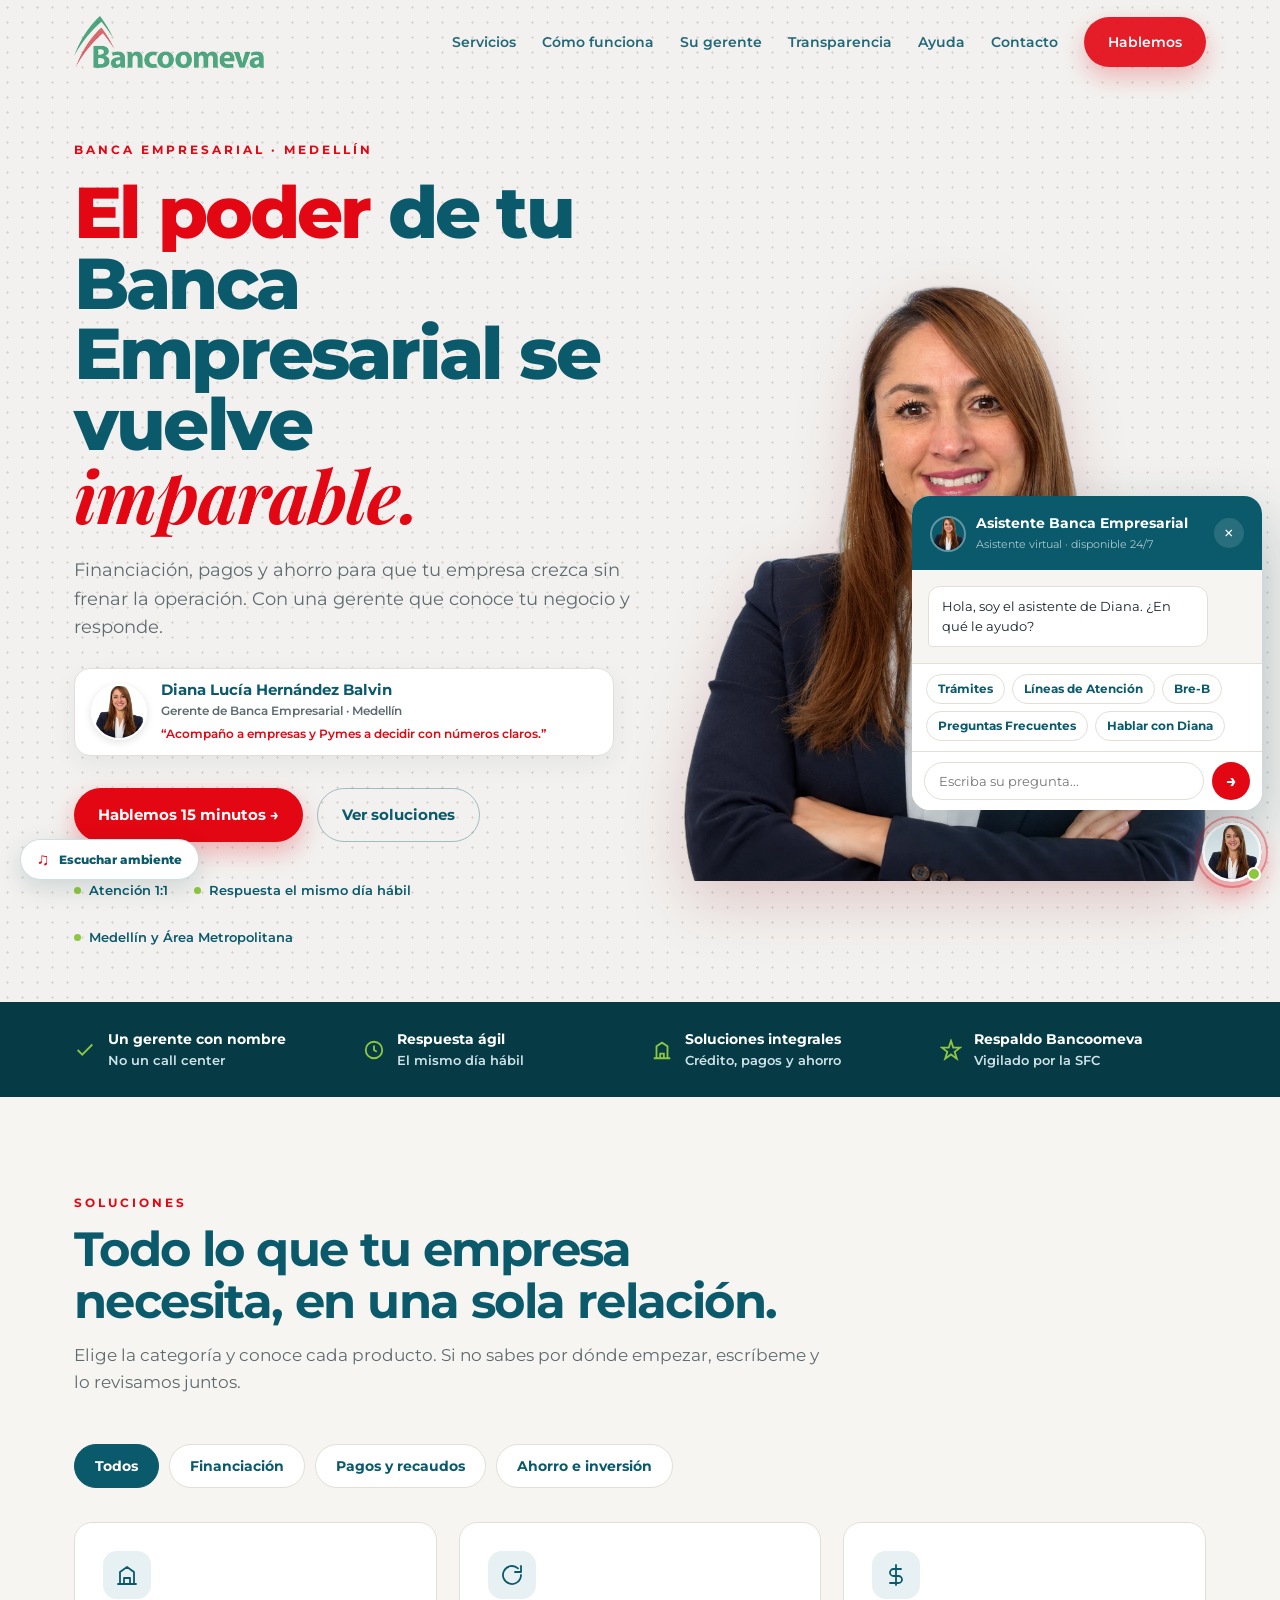
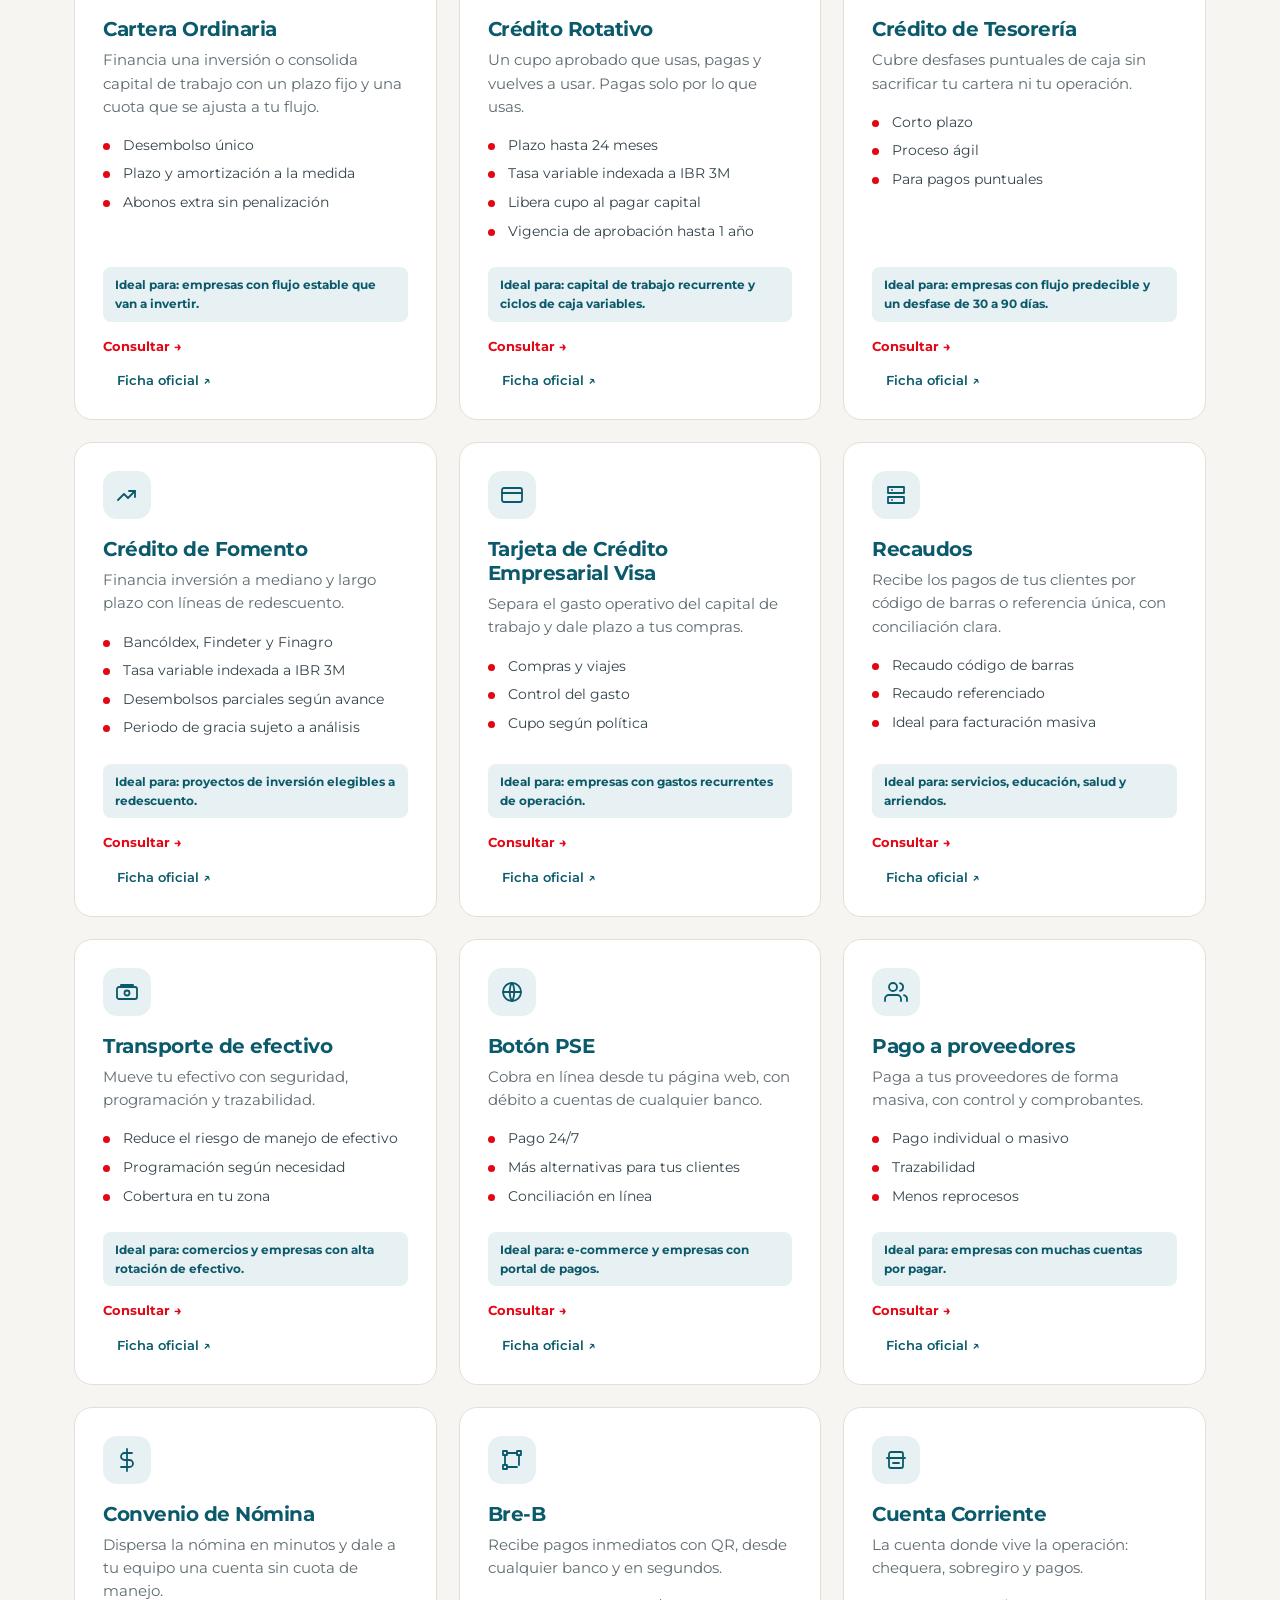
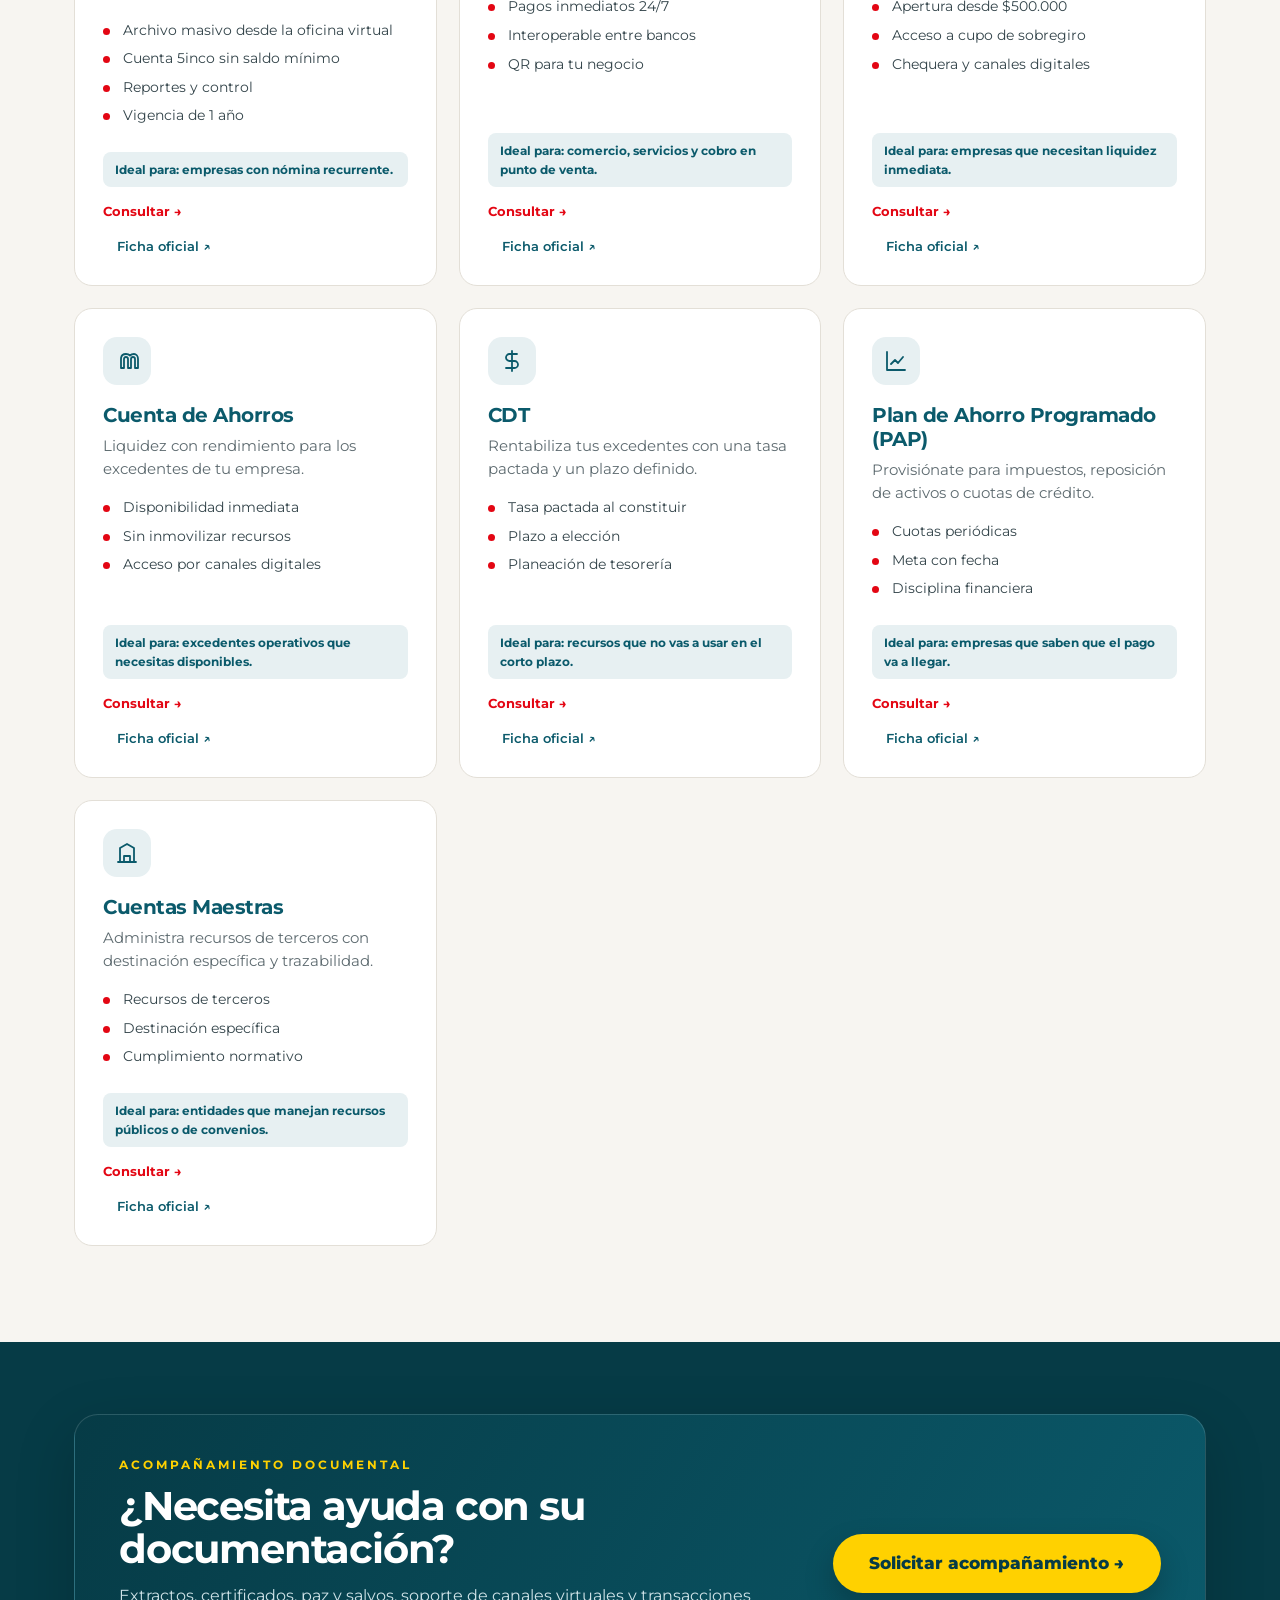
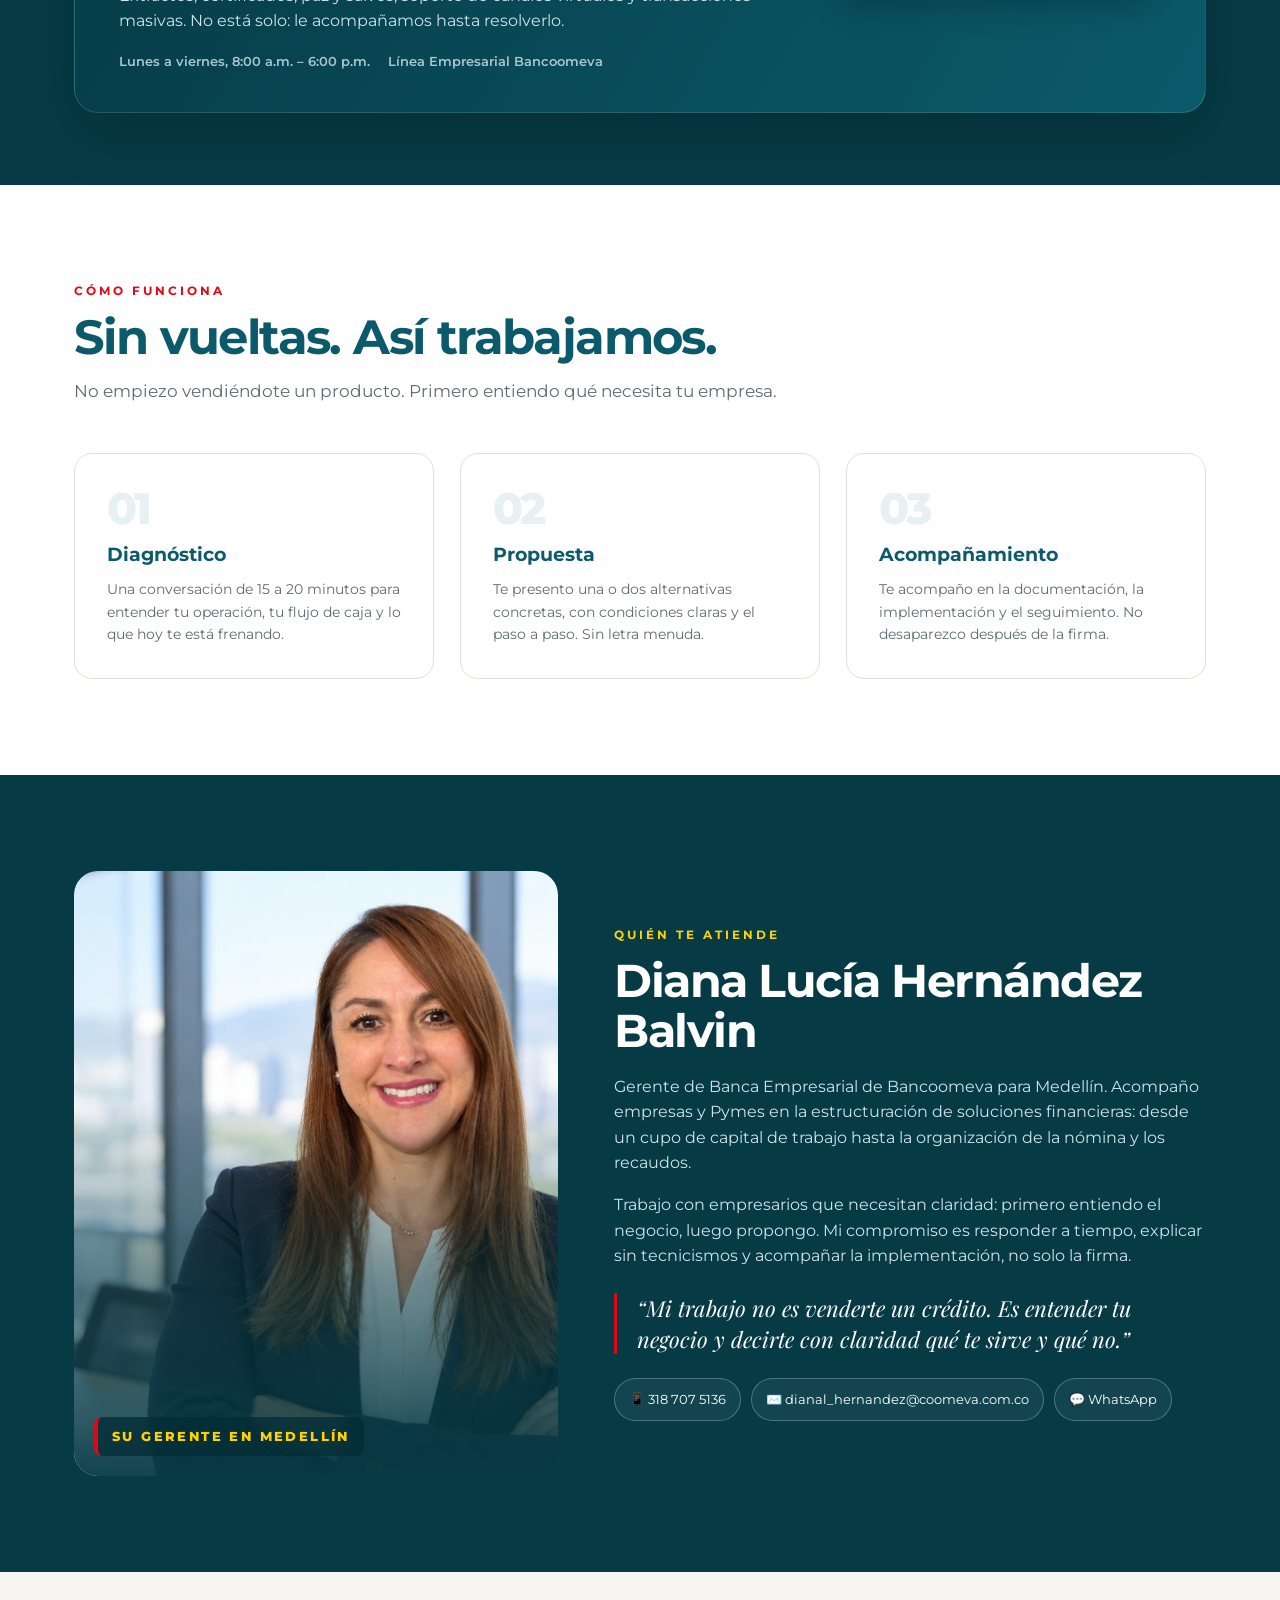
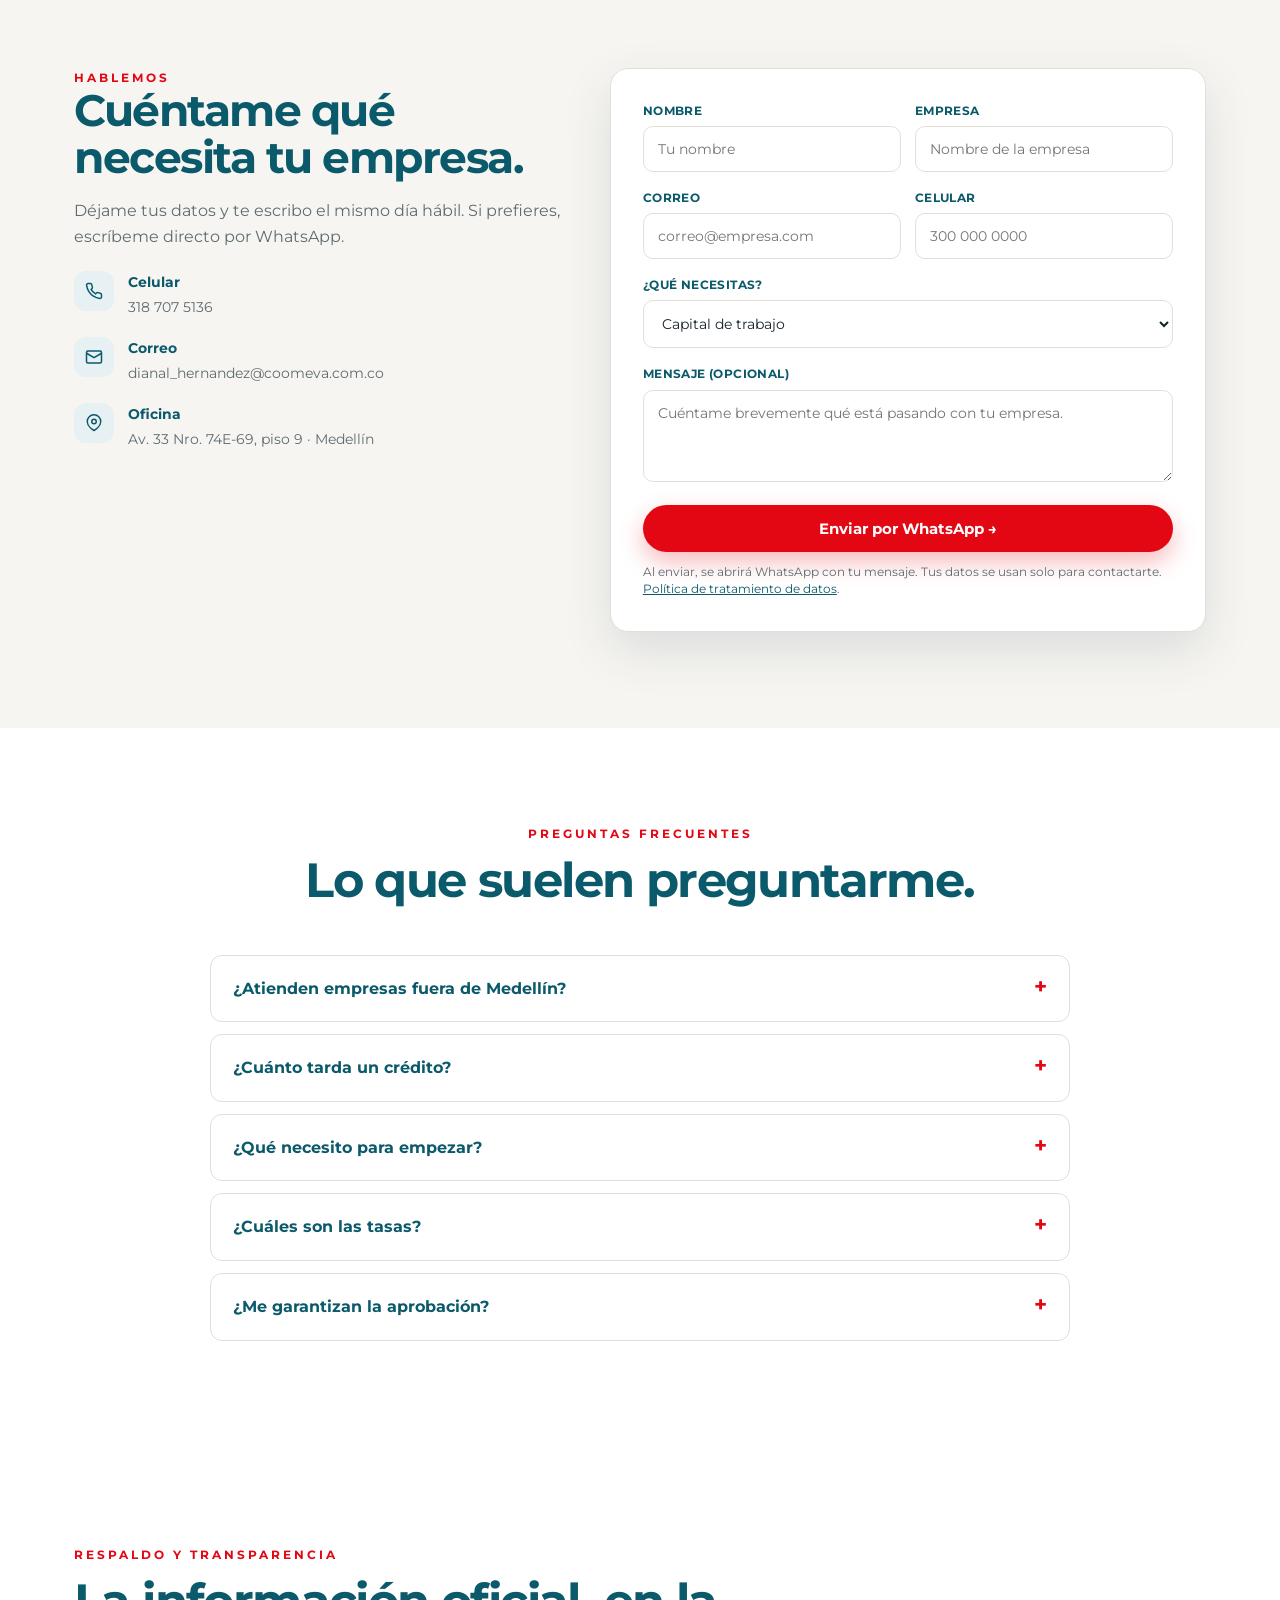
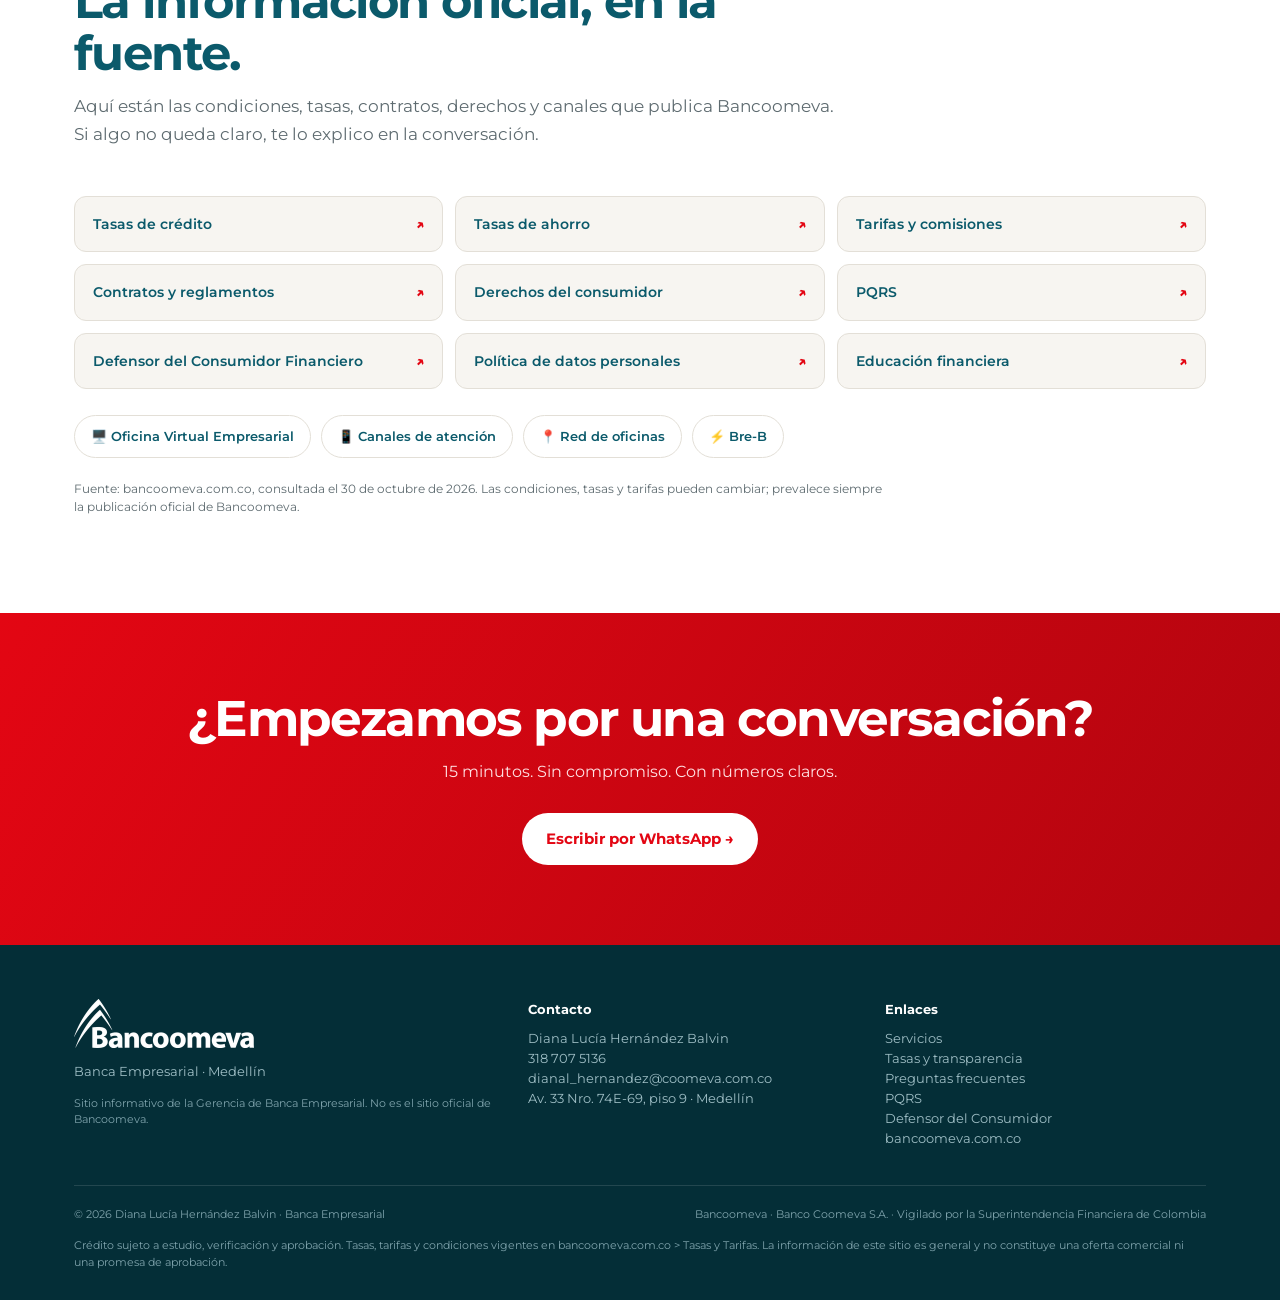
==== commit 0fae9ebe: "Landing: corregir codificacion UTF-8 de los textos" ====
--- a/index.html
+++ b/index.html
@@ -1,1111 +1,1111 @@
-﻿<!DOCTYPE html>
-<html lang="es">
-<head>
-<meta charset="UTF-8">
-<meta name="viewport" content="width=device-width, initial-scale=1.0">
-<title>Banca Empresarial Bancoomeva Â· Diana LucÃ­a HernÃ¡ndez Balvin</title>
-<meta name="description" content="Soluciones de financiaciÃ³n, pagos, ahorro e inversiÃ³n para Pymes en MedellÃ­n. Diana LucÃ­a HernÃ¡ndez Balvin, gerente de Banca Empresarial de Bancoomeva.">
-<meta property="og:title" content="El poder de tu Banca Empresarial">
-<meta property="og:description" content="FinanciaciÃ³n, pagos y ahorro para tu empresa, con atenciÃ³n personalizada en MedellÃ­n.">
-<meta property="og:image" content="https://jpatehor.github.io/">
-<link rel="preconnect" href="https://fonts.googleapis.com">
-<link rel="preconnect" href="https://fonts.gstatic.com" crossorigin>
-<link href="https://fonts.googleapis.com/css2?family=Montserrat:wght@300;400;500;600;700;800&family=Playfair+Display:ital,wght@1,600;1,700&display=swap" rel="stylesheet">
-<link rel="icon" href="[data-uri]">
-<script src="assets/ambiente.js" defer></script>
-<style>
-  :root{
-    --red:#E30613; --red-dark:#B3050F;
-    --teal:#0B5A6B; --teal-deep:#063B46; --teal-soft:#E7F0F2;
-    --lime:#8DC63F; --yellow:#FFD100;
-    --cream:#F7F5F1; --white:#FFFFFF; --ink:#16232A; --muted:#5E6B70;
-    --line:#E3DFD7; --radius:18px;
-    --shadow:0 18px 50px rgba(6,59,70,.12);
-    --max:1180px;
-  }
-  *{margin:0;padding:0;box-sizing:border-box}
-  html{scroll-behavior:smooth}
-  body{font-family:'Montserrat',Arial,sans-serif;color:var(--ink);background:var(--cream);line-height:1.6;-webkit-font-smoothing:antialiased;overflow-x:hidden}
-  img{display:block;max-width:100%}
-  a{color:inherit;text-decoration:none}
-  button{font-family:inherit}
-  .wrap{width:100%;max-width:var(--max);margin:0 auto;padding:0 24px}
-  .eyebrow{font-size:12px;font-weight:700;letter-spacing:3px;text-transform:uppercase;color:var(--red)}
-  .section{padding:96px 0;scroll-margin-top:86px}
-  .section-head{max-width:760px;margin-bottom:48px}
-  .section-head h2{font-size:clamp(30px,4vw,48px);line-height:1.08;letter-spacing:-1.6px;color:var(--teal);margin:12px 0 14px}
-  .section-head p{color:var(--muted);font-size:17px}
-
-  /* NAV */
-  .nav{position:fixed;top:0;left:0;right:0;z-index:50;transition:background .3s,box-shadow .3s;padding:16px 0}
-  .nav.scrolled{background:rgba(247,245,241,.97);box-shadow:0 6px 24px rgba(6,59,70,.10);padding:10px 0}
-  .nav .wrap{display:flex;align-items:center;justify-content:space-between;gap:20px}
-  .nav img{width:190px}
-  .nav-links{display:flex;align-items:center;gap:26px}
-  .nav-links a{color:var(--teal);font-size:14px;font-weight:600;opacity:.9}
-  .nav-links a:hover{opacity:1;color:var(--red)}
-  .nav-links a.btn-red{color:#fff}
-  .btn{display:inline-flex;align-items:center;justify-content:center;gap:8px;border:0;cursor:pointer;border-radius:100px;font-weight:700;font-size:15px;padding:14px 24px;transition:transform .2s,box-shadow .2s,background .2s}
-  .btn:hover{transform:translateY(-2px)}
-  .btn-red{background:var(--red);color:#fff;box-shadow:0 10px 24px rgba(227,6,19,.28)}
-  .btn-red:hover{background:var(--red-dark)}
-  .btn-ghost{background:transparent;color:var(--teal);border:1.5px solid rgba(11,90,107,.35)}
-  .btn-ghost:hover{border-color:var(--teal);background:rgba(11,90,107,.06)}
-  .btn-teal{background:var(--teal);color:#fff}
-  .nav-toggle{display:none;background:none;border:0;color:var(--teal);font-size:26px;cursor:pointer}
-
-  /* HERO */
-  .hero{position:relative;background-color:#F2F1EF;background-image:radial-gradient(circle,#DAD7D2 1.1px,transparent 1.2px);background-size:15px 15px;color:var(--ink);padding:140px 0 0;overflow:hidden;min-height:860px;display:flex;align-items:center}
-  .hero-bg{display:none}
-  .hero::after{display:none}
-  .hero .wrap{position:relative;z-index:2;display:grid;grid-template-columns:1.05fr .95fr;gap:34px;align-items:center}
-  .hero-copy,.hero-photo{min-width:0}
-  .hero-copy{padding-bottom:54px}
-  .hero h1{font-size:clamp(38px,6.2vw,72px);line-height:.98;letter-spacing:-2.8px;margin:18px 0 22px;font-weight:800;color:var(--teal);overflow-wrap:break-word}
-  .hero h1 em{font-family:'Playfair Display',Georgia,serif;font-style:italic;color:var(--red);font-weight:700;letter-spacing:-1px}
-  .hero p{font-size:clamp(16px,1.4vw,19px);color:var(--muted);max-width:560px}
-  .hero-actions{display:flex;gap:14px;flex-wrap:wrap;margin-top:32px}
-  .hero-meta{display:flex;gap:26px;flex-wrap:wrap;margin-top:38px;color:var(--teal);font-size:13px;font-weight:600}
-  .hero-meta span{display:flex;align-items:center;gap:8px}
-  .presenter{display:flex;align-items:center;gap:14px;margin-top:26px;padding:12px 16px;background:#fff;border:1px solid var(--line);border-radius:16px;max-width:540px;box-shadow:0 8px 24px rgba(6,59,70,.06)}
-  .presenter img{width:56px;height:56px;border-radius:50%;object-fit:cover;object-position:50% 15%;border:2px solid #fff;box-shadow:0 2px 8px rgba(0,0,0,.12)}
-  .presenter b{display:block;font-size:15px;color:var(--teal);line-height:1.2}
-  .presenter > div{min-width:0}
-  .presenter span{display:block;font-size:12px;color:var(--muted);font-weight:600;margin-top:2px}
-  .presenter em{display:block;font-size:12px;color:var(--red);font-style:normal;margin-top:4px;font-weight:600}
-  .dot{width:7px;height:7px;border-radius:50%;background:var(--lime)}
-  .hero-photo{position:relative;height:620px;display:flex;align-items:flex-end;justify-content:center;overflow:visible;border-radius:0;border:0;background:transparent}
-  .hero-photo .arch{display:none}
-  .hero-photo img{position:relative;z-index:2;width:100%;height:100%;object-fit:contain;object-position:50% 100%;filter:drop-shadow(0 18px 30px rgba(120,0,0,.18))}
-
-  /* TRUST */
-  .trust{background:var(--teal-deep);color:#fff;padding:26px 0}
-  .trust .wrap{display:grid;grid-template-columns:repeat(4,1fr);gap:22px}
-  .trust div{display:flex;align-items:center;gap:12px;font-size:13px;font-weight:600;color:#CFE3E8}
-  .trust b{display:block;color:#fff;font-size:14px}
-  .trust svg{flex:0 0 auto}
-
-  /* SERVICIOS */
-  .tabs{display:flex;gap:10px;flex-wrap:wrap;margin-bottom:34px}
-  .tab{border:1.5px solid var(--line);background:#fff;color:var(--teal);padding:12px 20px;border-radius:100px;font-size:14px;font-weight:700;cursor:pointer;transition:all .2s}
-  .tab:hover{border-color:var(--teal)}
-  .tab.active{background:var(--teal);border-color:var(--teal);color:#fff}
-  .grid{display:grid;grid-template-columns:repeat(3,1fr);gap:22px}
-  .card{background:#fff;border:1px solid var(--line);border-radius:var(--radius);padding:28px;display:flex;flex-direction:column;transition:transform .25s,box-shadow .25s,border-color .25s;position:relative;overflow:hidden}
-  .card::before{content:'';position:absolute;left:0;top:0;width:100%;height:4px;background:var(--red);opacity:0;transition:opacity .25s}
-  .card:hover{transform:translateY(-5px);box-shadow:var(--shadow);border-color:transparent}
-  .card:hover::before{opacity:1}
-  .icon{width:48px;height:48px;border-radius:14px;background:var(--teal-soft);display:flex;align-items:center;justify-content:center;margin-bottom:18px}
-  .icon svg{width:24px;height:24px;stroke:var(--teal);fill:none;stroke-width:1.8;stroke-linecap:round;stroke-linejoin:round}
-  .card h3{font-size:20px;line-height:1.2;color:var(--teal);margin-bottom:8px;letter-spacing:-.5px}
-  .card .desc{font-size:14.5px;color:var(--muted);margin-bottom:16px}
-  .card ul{list-style:none;margin-bottom:18px}
-  .card li{font-size:13.5px;color:#33444A;padding-left:20px;position:relative;margin-bottom:7px}
-  .card li::before{content:'';position:absolute;left:0;top:8px;width:7px;height:7px;border-radius:50%;background:var(--red)}
-  .card .ideal{font-size:12px;font-weight:700;color:var(--teal);background:var(--teal-soft);padding:8px 12px;border-radius:8px;margin-top:auto}
-  .card .link{margin-top:14px;font-size:13px;font-weight:700;color:var(--red);display:inline-flex;gap:6px;align-items:center}
-  .card .link:hover{text-decoration:underline}
-  .card .link.of{color:var(--teal);font-weight:600;margin-left:14px}
-  .hide{display:none!important}
-
-  /* PROCESO */
-  .steps{display:grid;grid-template-columns:repeat(3,1fr);gap:26px;counter-reset:s}
-  .step{background:#fff;border-radius:var(--radius);padding:32px;border:1px solid var(--line);position:relative}
-  .step .num{font-size:44px;font-weight:800;color:var(--teal-soft);line-height:1;letter-spacing:-3px}
-  .step h3{font-size:19px;color:var(--teal);margin:10px 0 8px}
-  .step p{font-size:14px;color:var(--muted)}
-
-  /* SOBRE DIANA */
-  .about{background:var(--teal-deep);color:#fff;overflow:hidden}
-  .about .wrap{display:grid;grid-template-columns:.9fr 1.1fr;gap:56px;align-items:center}
-  .about-photo{position:relative;border-radius:24px;overflow:hidden;aspect-ratio:4/5;background:#0A4A57}
-  .about-photo img{width:100%;height:100%;object-fit:cover;object-position:50% 28%;padding:0}
-  .about-photo::after{content:'';position:absolute;inset:0;background:linear-gradient(180deg,rgba(6,59,70,0) 38%,rgba(6,59,70,.55) 68%,rgba(6,59,70,.94) 100%)}
-  .about-photo .tag{position:absolute;left:20px;bottom:20px;z-index:2;font-size:13px;font-weight:800;letter-spacing:2.4px;text-transform:uppercase;color:#FFD100;background:rgba(4,46,55,.78);padding:9px 14px;border-radius:8px;border-left:4px solid var(--red);backdrop-filter:blur(4px)}
-  .about h2{font-size:clamp(30px,4vw,46px);line-height:1.08;letter-spacing:-1.5px;margin:12px 0 18px}
-  .about p{color:#CFE3E8;margin-bottom:16px;font-size:16px}
-  .about .quote{font-family:'Playfair Display',Georgia,serif;font-style:italic;font-size:22px;line-height:1.4;color:#fff;border-left:3px solid var(--red);padding-left:20px;margin:24px 0}
-  .contact-chips{display:flex;flex-wrap:wrap;gap:10px;margin-top:24px}
-  .chip{display:inline-flex;align-items:center;gap:8px;border:1px solid rgba(255,255,255,.25);padding:10px 14px;border-radius:100px;font-size:13px;color:#fff;background:rgba(255,255,255,.05)}
-  .chip:hover{background:rgba(255,255,255,.12)}
-
-  /* FORM */
-  .contact-grid{display:grid;grid-template-columns:.9fr 1.1fr;gap:48px;align-items:start}
-  .contact-info h2{font-size:clamp(30px,4vw,44px);line-height:1.08;color:var(--teal);letter-spacing:-1.5px;margin-bottom:16px}
-  .contact-info p{color:var(--muted);margin-bottom:22px}
-  .info-item{display:flex;gap:14px;margin-bottom:18px;align-items:flex-start}
-  .info-item .ico{width:40px;height:40px;border-radius:12px;background:var(--teal-soft);display:flex;align-items:center;justify-content:center;flex:0 0 auto}
-  .info-item b{display:block;font-size:14px;color:var(--teal)}
-  .info-item span{font-size:14px;color:var(--muted)}
-  form{background:#fff;border:1px solid var(--line);border-radius:var(--radius);padding:32px;box-shadow:var(--shadow)}
-  .field{margin-bottom:16px}
-  label{display:block;font-size:12px;font-weight:700;color:var(--teal);margin-bottom:6px;letter-spacing:.4px;text-transform:uppercase}
-  input,select,textarea{width:100%;border:1.5px solid var(--line);border-radius:10px;padding:13px 14px;font-family:inherit;font-size:14px;color:var(--ink);background:#fff;outline:none;transition:border .2s,box-shadow .2s}
-  input:focus,select:focus,textarea:focus{border-color:var(--teal);box-shadow:0 0 0 3px rgba(11,90,107,.12)}
-  textarea{resize:vertical;min-height:92px}
-  .row2{display:grid;grid-template-columns:1fr 1fr;gap:14px}
-  .form-note{font-size:11.5px;color:var(--muted);margin-top:12px;line-height:1.5}
-  .form-note a{color:var(--teal);text-decoration:underline}
-
-  /* FAQ */
-  .faq{max-width:860px;margin:0 auto}
-  details{background:#fff;border:1px solid var(--line);border-radius:12px;padding:20px 22px;margin-bottom:12px}
-  summary{cursor:pointer;font-weight:700;color:var(--teal);font-size:16px;list-style:none;display:flex;justify-content:space-between;gap:16px}
-  summary::-webkit-details-marker{display:none}
-  summary::after{content:'+';font-size:22px;color:var(--red);line-height:1}
-  details[open] summary::after{content:'âˆ’'}
-  details p{margin-top:12px;color:var(--muted);font-size:14.5px}
-
-  /* CTA FINAL */
-  .cta{background:linear-gradient(120deg,var(--red) 0%,var(--red-dark) 100%);color:#fff;text-align:center;padding:80px 0}
-  .cta h2{font-size:clamp(30px,4.4vw,50px);line-height:1.05;letter-spacing:-1.8px;margin-bottom:14px}
-  .cta p{color:#FFE0E2;margin-bottom:28px}
-  .cta .btn{background:#fff;color:var(--red)}
-
-  /* FOOTER */
-  footer{background:#042E37;color:#9FBEC5;padding:54px 0 28px;font-size:12.5px}
-  .foot-grid{display:grid;grid-template-columns:1.3fr 1fr 1fr;gap:36px;margin-bottom:36px}
-  footer img{width:180px;margin-bottom:14px}
-  footer b{color:#fff;display:block;margin-bottom:10px;font-size:13px}
-  footer a:hover{color:#fff}
-  .foot-bottom{border-top:1px solid rgba(255,255,255,.12);padding-top:20px;display:flex;justify-content:space-between;gap:20px;flex-wrap:wrap;font-size:11px;color:#7FA3AC}
-  .legal-note{font-size:10.5px;line-height:1.6;color:#7FA3AC;margin-top:14px}
-
-  /* ACOMPAÃ‘AMIENTO */
-  .support{background:var(--teal-deep);padding:72px 0}
-  .support-card{display:grid;grid-template-columns:1.35fr .65fr;gap:32px;align-items:center;background:linear-gradient(120deg,#063B46 0%,#0B5A6B 100%);border:1px solid rgba(255,255,255,.14);border-radius:24px;padding:40px 44px;box-shadow:0 20px 60px rgba(0,0,0,.18)}
-  .support-card h2{color:#fff;font-size:clamp(26px,3.4vw,40px);line-height:1.08;letter-spacing:-1.2px;margin:10px 0 12px}
-  .support-card p{color:#CFE3E8;font-size:16px;max-width:640px}
-  .support-meta{display:flex;flex-wrap:wrap;gap:18px;margin-top:18px;color:#A9C6CD;font-size:12.5px;font-weight:600}
-  .support-meta span{display:flex;align-items:center;gap:7px}
-  .support-btn{display:inline-flex;align-items:center;justify-content:center;gap:9px;background:#FFD100;color:#063B46;border:0;cursor:pointer;font-family:inherit;font-weight:800;font-size:17px;padding:20px 28px;border-radius:100px;box-shadow:0 14px 30px rgba(0,0,0,.22);transition:transform .2s,box-shadow .2s,background .2s;line-height:1.15;text-align:center}
-  .support-btn:hover{transform:translateY(-3px);background:#FFDE3D;box-shadow:0 18px 36px rgba(0,0,0,.28)}
-
-  /* MODAL */
-  .modal{position:fixed;inset:0;z-index:100;display:none;align-items:center;justify-content:center;padding:20px}
-  .modal.open{display:flex}
-  .modal-backdrop{position:absolute;inset:0;background:rgba(4,24,30,.72);backdrop-filter:blur(4px)}
-  .modal-card{position:relative;z-index:2;width:100%;max-width:820px;max-height:92vh;overflow:auto;background:#fff;border-radius:22px;padding:34px 36px;box-shadow:0 30px 80px rgba(0,0,0,.35)}
-  .modal-close{position:absolute;top:14px;right:16px;width:38px;height:38px;border:0;border-radius:50%;background:#F1EEE8;color:var(--teal);font-size:24px;line-height:1;cursor:pointer}
-  .modal-close:hover{background:#E5E0D7}
-  .modal-card h2{font-size:clamp(24px,3vw,34px);line-height:1.1;letter-spacing:-1px;color:var(--teal);margin:10px 0 8px}
-  .modal-card .lead{color:var(--muted);font-size:14.5px;margin-bottom:22px}
-  .channel-grid{display:grid;grid-template-columns:1fr 1fr;gap:14px;margin-bottom:22px}
-  .channel{border:1px solid var(--line);border-radius:14px;padding:18px;background:var(--cream)}
-  .channel h3{font-size:13px;letter-spacing:1.4px;text-transform:uppercase;color:var(--red);margin-bottom:10px}
-  .channel a{display:block;font-size:18px;font-weight:800;color:var(--teal);margin-bottom:3px}
-  .channel a:hover{color:var(--red)}
-  .channel span{display:block;font-size:12px;color:var(--muted);margin-bottom:8px}
-  .support-lists{display:grid;grid-template-columns:1fr 1fr;gap:22px;border-top:1px solid var(--line);padding-top:20px}
-  .support-lists h4{font-size:12px;letter-spacing:1.3px;text-transform:uppercase;color:var(--teal);margin-bottom:8px}
-  .support-lists ul{list-style:none}
-  .support-lists li{font-size:12.5px;color:#3A4A50;padding-left:16px;position:relative;margin-bottom:4px;line-height:1.45}
-  .support-lists li::before{content:'';position:absolute;left:0;top:6px;width:6px;height:6px;border-radius:50%;background:var(--red)}
-  .modal-actions{display:flex;gap:12px;flex-wrap:wrap;margin-top:22px}
-  .modal-actions .btn{font-size:14px;padding:12px 20px}
-  .modal-note{font-size:11px;color:var(--muted);margin-top:14px}
-
-  /* CHAT ASISTENTE */
-  .chat{position:fixed;right:18px;bottom:18px;z-index:90;font-family:'Montserrat',Arial,sans-serif}
-  .chat-toggle{position:relative;width:60px;height:60px;border-radius:50%;border:0;background:var(--red);color:#fff;cursor:pointer;box-shadow:0 12px 26px rgba(227,6,19,.38);display:flex;align-items:center;justify-content:center;font-size:26px;transition:transform .2s}
-  .chat-toggle:hover{transform:scale(1.05)}
-  .chat-toggle::after{content:'';position:absolute;inset:-6px;border-radius:50%;border:2px solid rgba(227,6,19,.35);animation:chatPulse 2.4s infinite}
-  @keyframes chatPulse{0%{transform:scale(.9);opacity:.8}70%{transform:scale(1.25);opacity:0}100%{opacity:0}}
-  .chat-panel{position:absolute;right:0;bottom:72px;width:350px;max-width:calc(100vw - 36px);max-height:min(520px,70vh);background:#fff;border-radius:18px;box-shadow:0 24px 60px rgba(6,59,70,.28);display:none;flex-direction:column;overflow:hidden}
-  .chat-panel.open{display:flex;animation:chatIn .28s ease}
-  @keyframes chatIn{from{opacity:0;transform:translateY(12px)}to{opacity:1;transform:none}}
-  .chat-head{background:var(--teal);color:#fff;padding:16px 18px;display:flex;align-items:center;justify-content:space-between;gap:10px}
-  .chat-head b{display:block;font-size:14px}
-  .chat-head span{display:block;font-size:11px;color:#A9C6CD;margin-top:2px}
-  .chat-close{background:rgba(255,255,255,.12);border:0;color:#fff;width:30px;height:30px;border-radius:50%;font-size:20px;line-height:1;cursor:pointer}
-  .chat-body{padding:16px;overflow-y:auto;background:var(--cream);display:flex;flex-direction:column;gap:10px}
-  .msg{max-width:88%;padding:10px 13px;border-radius:12px;font-size:13px;line-height:1.5}
-  .msg.bot{background:#fff;border:1px solid var(--line);color:var(--ink);align-self:flex-start;border-bottom-left-radius:4px}
-  .msg.user{background:var(--teal);color:#fff;align-self:flex-end;border-bottom-right-radius:4px}
-  .msg a{color:var(--red);font-weight:700;text-decoration:underline}
-  .msg.pending{color:var(--muted);font-style:italic}
-  .msg .source-links{display:flex;flex-direction:column;gap:4px;margin-top:8px;font-size:11px}
-  .msg .source-links a{color:var(--teal);font-weight:700;overflow-wrap:anywhere}
-  .chat-quick{display:flex;flex-wrap:wrap;gap:7px;margin-top:2px}
-  .chat-quick button{border:1px solid var(--line);background:#fff;color:var(--teal);font-family:inherit;font-size:11.5px;font-weight:700;padding:7px 11px;border-radius:100px;cursor:pointer}
-  .chat-quick button:hover{border-color:var(--teal);background:var(--teal-soft)}
-
-
-  /* CHAT v2 */
-  .chat-toggle{padding:0;overflow:visible;animation:chatFloat 3.4s ease-in-out infinite}
-  .chat-avatar{position:absolute;inset:0;border-radius:50%;overflow:hidden;border:3px solid #fff;background:var(--teal-soft)}
-  .chat-avatar img{width:100%;height:100%;object-fit:cover;object-position:50% 16%}
-  .chat-online{position:absolute;right:1px;bottom:1px;width:14px;height:14px;border-radius:50%;background:#8DC63F;border:2px solid #fff;z-index:3}
-  @keyframes chatFloat{0%,100%{transform:translateY(0)}50%{transform:translateY(-6px)}}
-  .chat-toggle:hover{animation-play-state:paused;transform:scale(1.04)}
-  .chat-toggle:hover .chat-avatar img{animation:avatarWave .5s ease}
-  @keyframes avatarWave{0%,100%{transform:rotate(0)}25%{transform:rotate(-5deg)}75%{transform:rotate(5deg)}}
-  .chat-panel{height:auto;max-height:min(540px,74vh)}
-  .chat-head-avatar{width:36px;height:36px;border-radius:50%;overflow:hidden;border:2px solid rgba(255,255,255,.35);flex:0 0 auto}
-  .chat-head-avatar img{width:100%;height:100%;object-fit:cover;object-position:50% 16%}
-  .chat-head-copy{flex:1;min-width:0}
-  .chat-body{flex:1;overflow-wrap:anywhere;word-break:break-word}
-  .msg{overflow-wrap:anywhere;word-break:break-word}
-  .chat-quick{padding:10px 14px;background:#fff;border-top:1px solid var(--line);margin:0}
-  .chat-input{display:flex;gap:8px;padding:10px 12px;background:#fff;border-top:1px solid var(--line)}
-  .chat-input input{flex:1;min-width:0;border:1px solid var(--line);border-radius:100px;padding:10px 14px;font-size:13px;font-family:inherit;outline:none}
-  .chat-input input:focus{border-color:var(--teal);box-shadow:0 0 0 3px rgba(11,90,107,.12)}
-  .chat-input button{width:38px;height:38px;border-radius:50%;border:0;background:var(--red);color:#fff;font-size:18px;font-weight:700;cursor:pointer;flex:0 0 auto}
-  .sound-control{position:fixed;left:20px;bottom:20px;z-index:88;display:inline-flex;align-items:center;gap:9px;padding:11px 16px;border:1px solid rgba(11,90,107,.2);border-radius:100px;background:#fff;color:var(--teal);font-family:inherit;font-size:12px;font-weight:800;box-shadow:0 8px 24px rgba(6,59,70,.15);cursor:pointer;transition:transform .2s,background .2s,color .2s}
-  .sound-control:hover{transform:translateY(-2px);border-color:var(--teal)}
-  .sound-control[aria-pressed="true"]{background:var(--teal);color:#fff;border-color:var(--teal)}
-  .sound-control .sound-icon{font-size:17px;color:var(--red);line-height:1}
-  .sound-control[aria-pressed="true"] .sound-icon{color:var(--yellow)}
-  @media(max-width:640px){.sound-control{left:12px;bottom:14px;padding:10px 13px;font-size:11px;z-index:84}}
-  .chat-action{display:inline-block;margin-top:8px;border:0;background:var(--red);color:#fff;font-family:inherit;font-size:11.5px;font-weight:700;padding:8px 12px;border-radius:100px;cursor:pointer}
-
-  /* TRANSPARENCIA */
-  .legal-grid{display:grid;grid-template-columns:repeat(3,1fr);gap:12px}
-  .legal-item{display:flex;justify-content:space-between;align-items:center;gap:12px;border:1px solid var(--line);border-radius:12px;padding:16px 18px;font-size:14px;font-weight:600;color:var(--teal);background:var(--cream);transition:transform .2s,border-color .2s,background .2s}
-  .legal-item:hover{transform:translateY(-2px);border-color:var(--teal);background:#fff}
-  .legal-item span{color:var(--red);font-weight:800}
-  .channels{display:flex;flex-wrap:wrap;gap:10px;margin-top:26px}
-  .channels a{border:1px solid var(--line);background:#fff;border-radius:100px;padding:10px 16px;font-size:13px;font-weight:600;color:var(--teal);transition:border-color .2s,transform .2s}
-  .channels a:hover{border-color:var(--teal);transform:translateY(-1px)}
-  .source-note{font-size:11.5px;color:var(--muted);margin-top:22px;max-width:820px}
-
-  /* REVEAL */
-  .reveal{opacity:0;transform:translateY(22px);transition:opacity .7s ease,transform .7s ease}
-  .reveal.in{opacity:1;transform:none}
-
-  /* RESPONSIVE */
-  @media(max-width:980px){
-    .hero .wrap{grid-template-columns:1fr;gap:0}
-    .hero{padding-top:120px;min-height:auto}
-    .hero-copy{padding-bottom:10px;order:1}
-    .hero-photo{order:2;height:420px;margin-top:10px}
-    .hero-photo .arch{width:70%;height:92%}
-    .trust .wrap{grid-template-columns:1fr 1fr}
-    .grid{grid-template-columns:1fr 1fr}
-    .steps{grid-template-columns:1fr}
-    .about .wrap{grid-template-columns:1fr;gap:32px}
-    .about-photo{max-width:420px;margin:0 auto}
-    .contact-grid{grid-template-columns:1fr}
-    .support-card{grid-template-columns:1fr;padding:30px}
-    .channel-grid{grid-template-columns:1fr}
-    .support-lists{grid-template-columns:1fr}
-    .legal-grid{grid-template-columns:1fr 1fr}
-    .foot-grid{grid-template-columns:1fr 1fr}
-    .nav-links{display:none;position:absolute;top:100%;left:0;right:0;background:var(--teal-deep);flex-direction:column;padding:20px 24px;gap:16px}
-    .nav-links a{color:#fff}
-    .nav-links.open{display:flex}
-    .nav-toggle{display:block}
-  }
-  @media(max-width:640px){
-    .section{padding:64px 0}
-    .grid{grid-template-columns:1fr}
-    .row2{grid-template-columns:1fr}
-    .legal-grid{grid-template-columns:1fr}
-    .support-btn{width:100%}
-    .modal-card{padding:26px 20px}
-    .trust .wrap{grid-template-columns:1fr}
-    .hero-actions .btn{width:100%}
-    .foot-grid{grid-template-columns:1fr}
-    .hero p{font-size:15px}
-  }
-  @media(prefers-reduced-motion:reduce){*{animation:none!important;transition:none!important}.reveal{opacity:1;transform:none}}
-</style>
-</head>
-<body>
-
-<!-- NAV -->
-<nav class="nav" id="nav">
-  <div class="wrap">
-    <a href="#inicio" aria-label="Inicio"><img src="[data-uri]" alt="Bancoomeva"></a>
-    <div class="nav-links" id="navLinks">
-      <a href="#servicios">Servicios</a>
-      <a href="#proceso">CÃ³mo funciona</a>
-      <a href="#diana">Su gerente</a>
-      <a href="#transparencia">Transparencia</a>
-      <a href="#ayuda">Ayuda</a>
-      <a href="#contacto">Contacto</a>
-      <a class="btn btn-red" href="https://wa.me/573187075136?text=Hola%20Diana%2C%20quiero%20informaci%C3%B3n%20sobre%20los%20servicios%20de%20Banca%20Empresarial." target="_blank" rel="noopener">Hablemos</a>
-    </div>
-    <button class="nav-toggle" id="navToggle" aria-label="Abrir menÃº">â˜°</button>
-  </div>
-</nav>
-
-<!-- HERO -->
-<header class="hero" id="inicio">
-  <div class="wrap">
-    <div class="hero-copy">
-      <div class="eyebrow">Banca Empresarial Â· MedellÃ­n</div>
-      <h1><span style="color:var(--red)">El poder</span> de tu Banca Empresarial se vuelve <em>imparable.</em></h1>
-      <p>FinanciaciÃ³n, pagos y ahorro para que tu empresa crezca sin frenar la operaciÃ³n. Con una gerente que conoce tu negocio y responde.</p>
-
-      <div class="presenter">
-        <img src="[data-uri]" alt="Diana LucÃ­a HernÃ¡ndez Balvin">
-        <div>
-          <b>Diana LucÃ­a HernÃ¡ndez Balvin</b>
-          <span>Gerente de Banca Empresarial Â· MedellÃ­n</span>
-          <em>â€œAcompaÃ±o a empresas y Pymes a decidir con nÃºmeros claros.â€</em>
-        </div>
-      </div>
-      <div class="hero-actions">
-        <a class="btn btn-red" href="https://wa.me/573187075136?text=Hola%20Diana%2C%20quiero%20agendar%2015%20minutos%20para%20conocer%20las%20soluciones%20para%20mi%20empresa." target="_blank" rel="noopener">Hablemos 15 minutos â†’</a>
-        <a class="btn btn-ghost" href="#servicios">Ver soluciones</a>
-      </div>
-      <div class="hero-meta">
-        <span><i class="dot"></i> AtenciÃ³n 1:1</span>
-        <span><i class="dot"></i> Respuesta el mismo dÃ­a hÃ¡bil</span>
-        <span><i class="dot"></i> MedellÃ­n y Ãrea Metropolitana</span>
-      </div>
-    </div>
-    <div class="hero-photo">
-      <div class="arch"></div>
-      <img src="[data-uri]